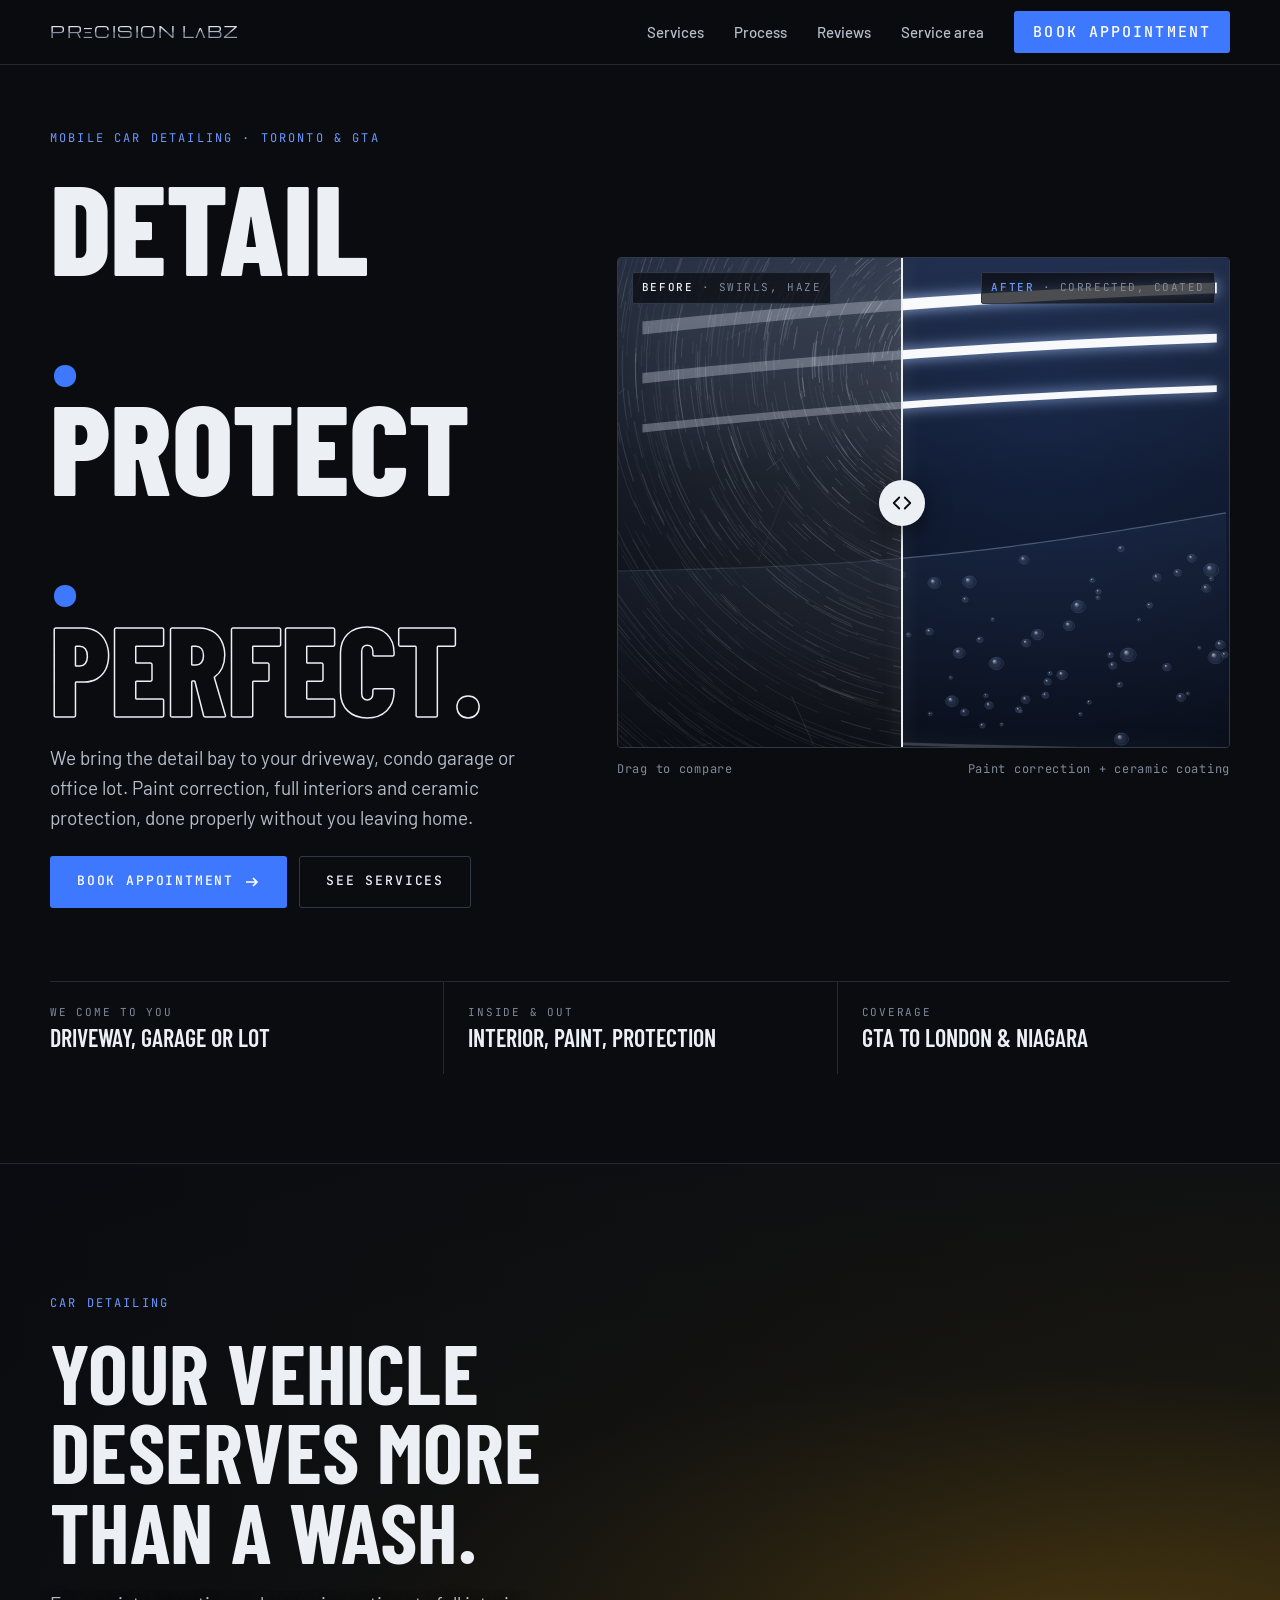
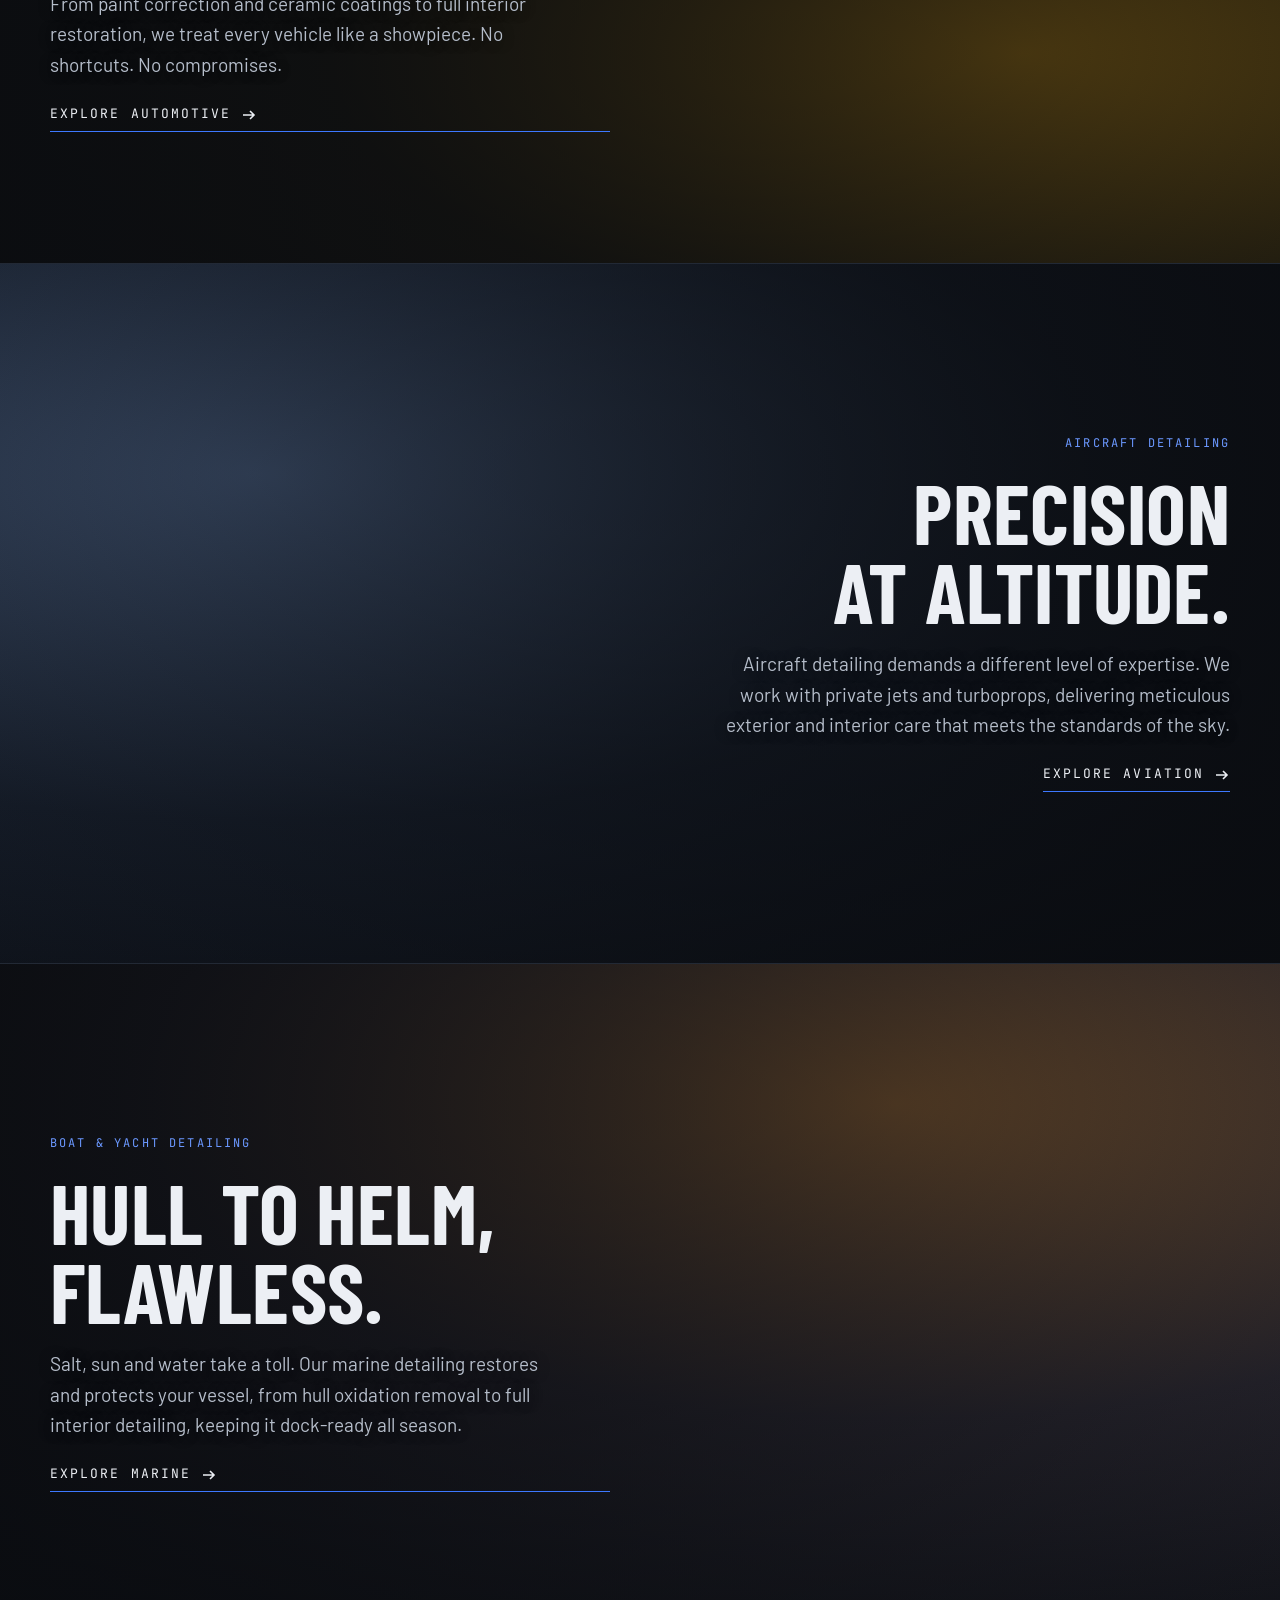
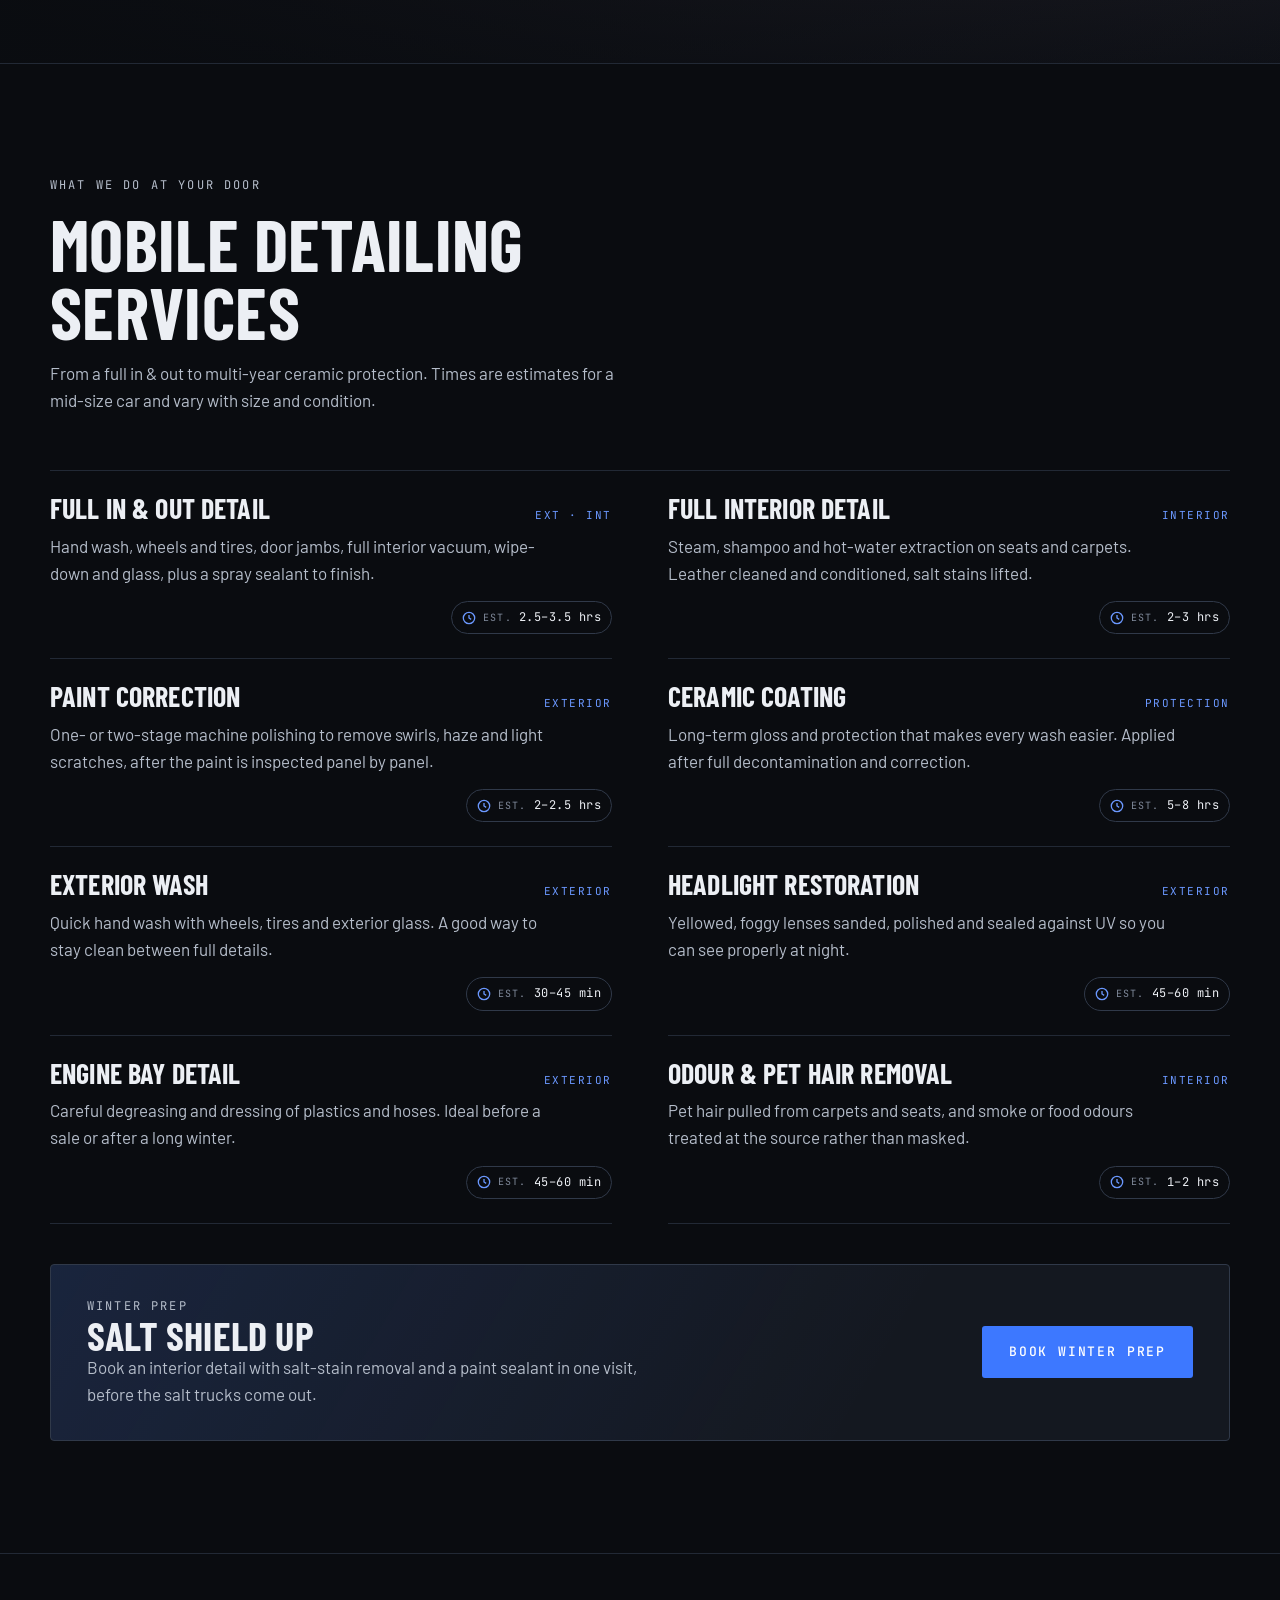
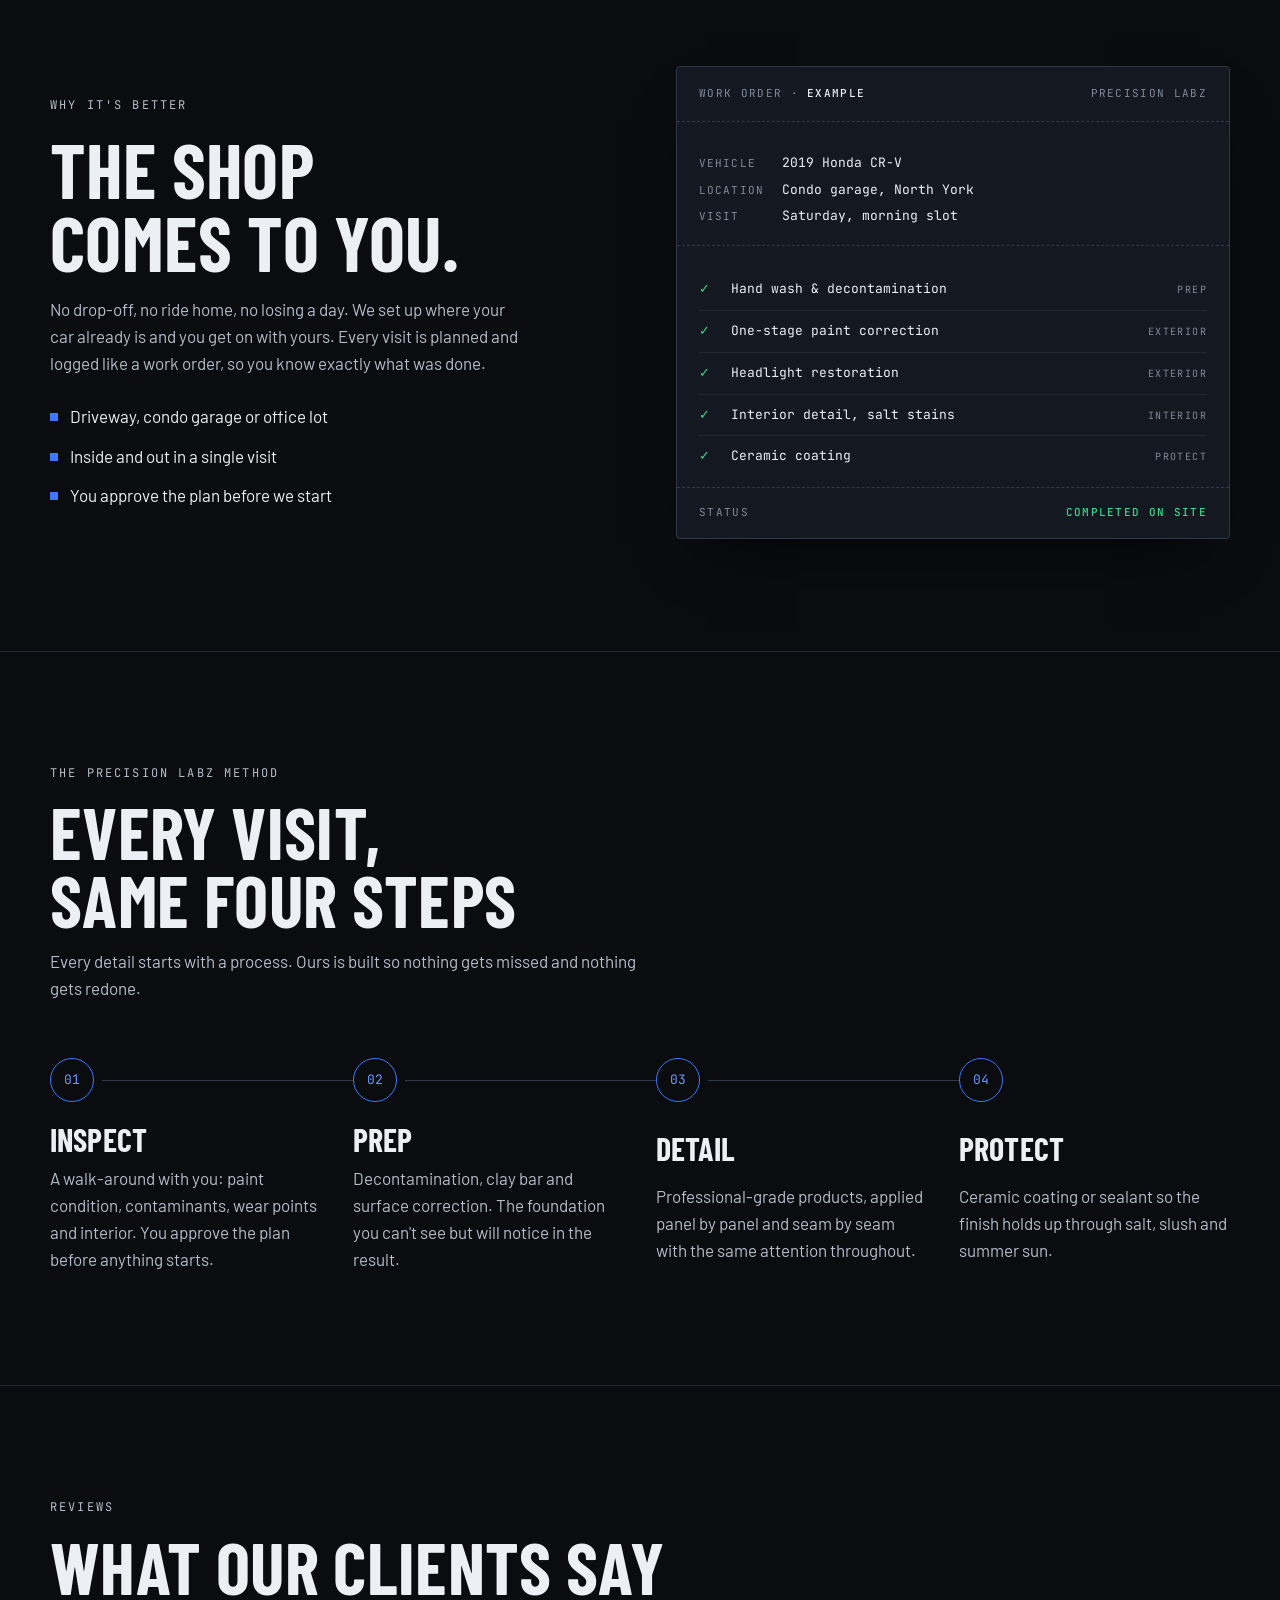
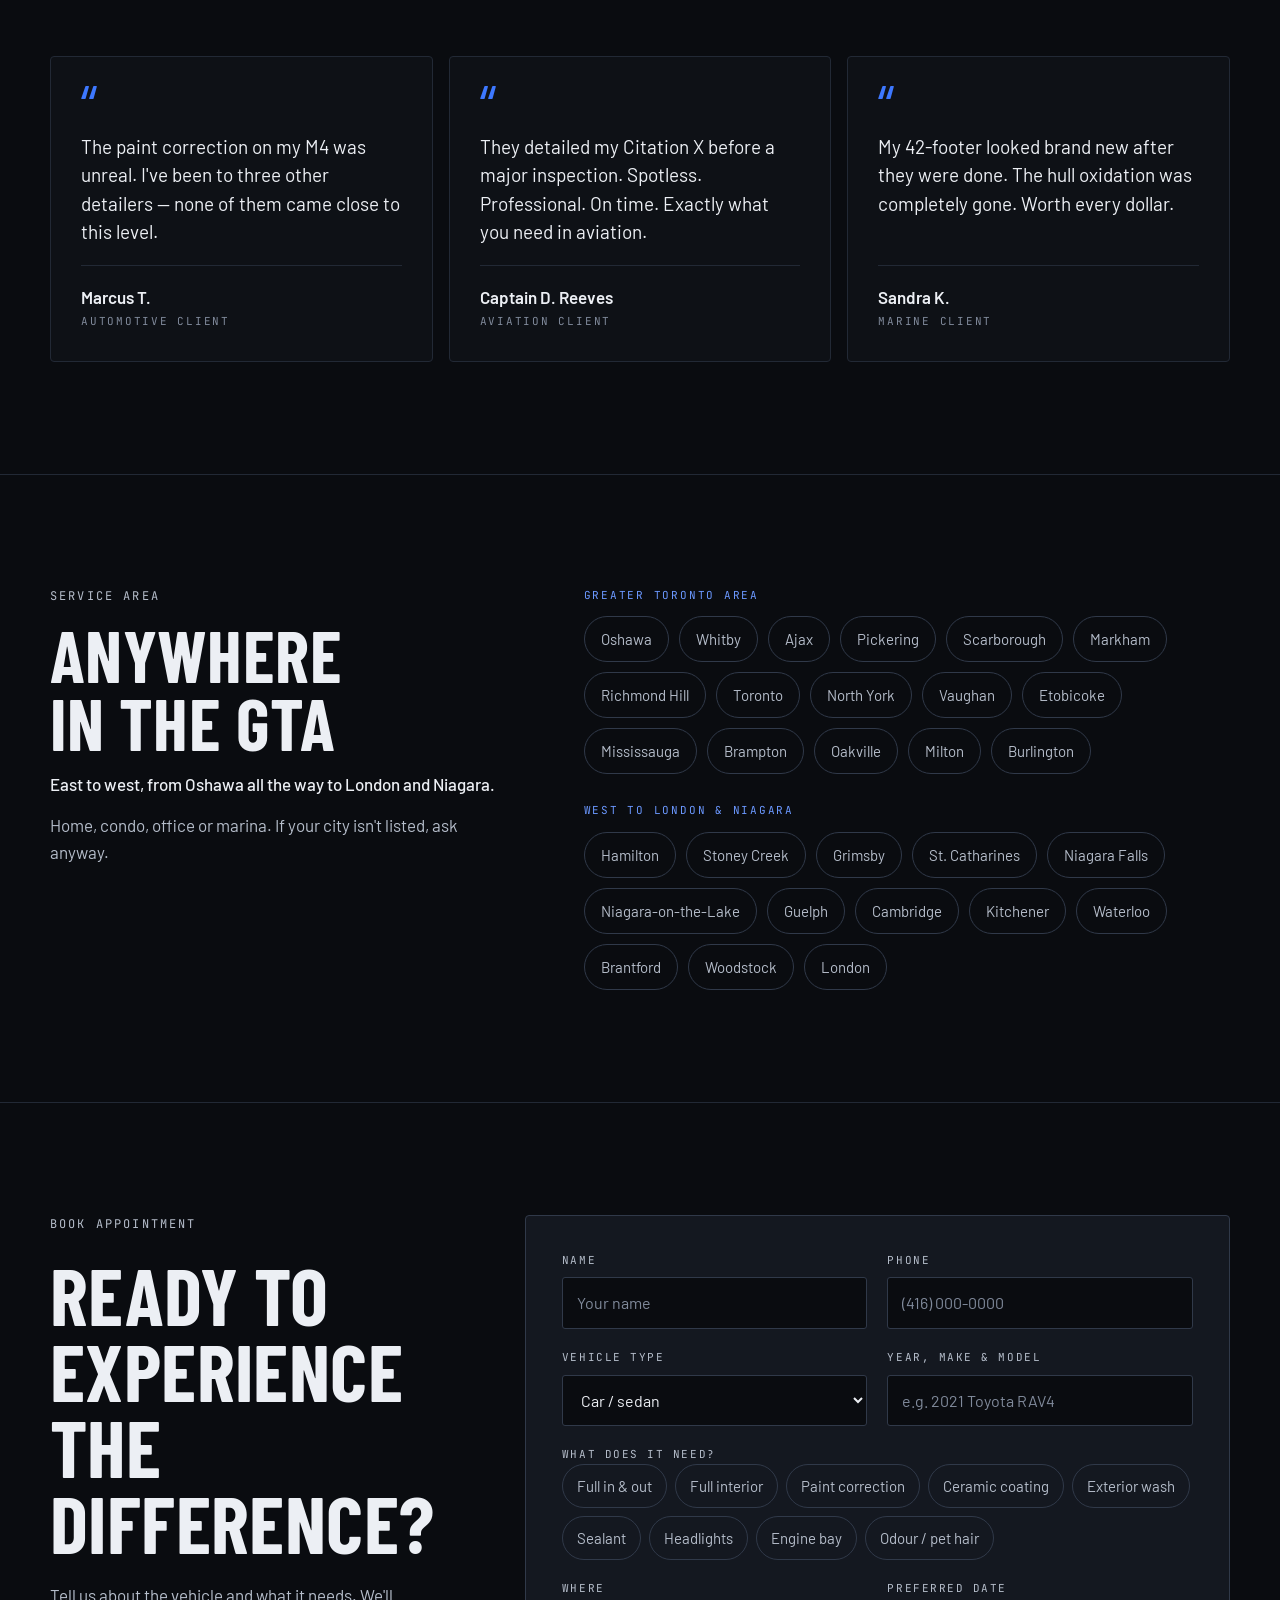
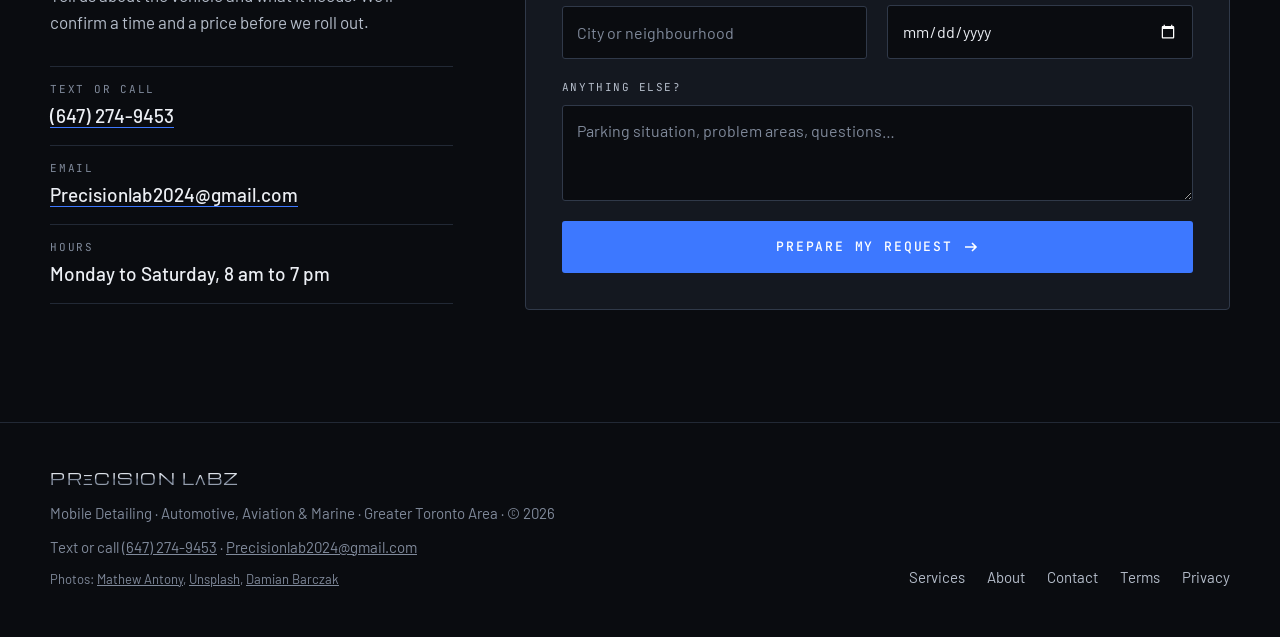
==== index.html @ 830a088e "Agent readiness: precisionlabz.ca canonical, schema graph, robots Content-Signal, llms.txt, Markdown" ====
<!doctype html>
<html lang="en-CA">
<head>
<meta charset="utf-8">
<meta name="viewport" content="width=device-width, initial-scale=1, viewport-fit=cover">
<style>html{padding-top:env(safe-area-inset-top,0px);padding-bottom:env(safe-area-inset-bottom,0px)}body{margin:0}[hidden]{display:none!important}</style>
<title>Mobile Car Detailing Toronto &amp; GTA | Precision Labz</title>
<meta name="claude:viewport-fit-sides" content="cover">
<meta name="description" content="Mobile car detailing in Toronto, the GTA, London and Niagara. Paint correction, ceramic coating and interior detailing at your door. Text (647) 274-9453.">
<link rel="canonical" href="https://precisionlabz.ca/">
<link rel="alternate" type="text/markdown" href="https://precisionlabz.ca/index.md" title="Markdown version">
<link rel="help" type="text/plain" href="https://precisionlabz.ca/llms.txt" title="llms.txt">
<link rel="sitemap" type="application/xml" href="https://precisionlabz.ca/sitemap.xml">
<meta name="robots" content="index, follow, max-image-preview:large">
<meta name="theme-color" content="#0A0C10">
<meta name="geo.region" content="CA-ON">
<link rel="icon" href="data:image/svg+xml,%3Csvg xmlns='http://www.w3.org/2000/svg' viewBox='0 0 64 64'%3E%3Crect width='64' height='64' rx='10' fill='%230A0C10'/%3E%3Ctext x='32' y='42' font-family='Arial,Helvetica,sans-serif' font-size='28' font-weight='700' text-anchor='middle' fill='%23ECEFF4'%3EPL%3C/text%3E%3Crect x='14' y='48' width='36' height='3' fill='%233D78FF'/%3E%3C/svg%3E">
<meta property="og:type" content="website">
<meta property="og:locale" content="en_CA">
<meta property="og:site_name" content="Precision Labz">
<meta property="og:title" content="Mobile Car Detailing in Toronto &amp; the GTA | Precision Labz">
<meta property="og:description" content="Paint correction, ceramic coating and interior detailing at your driveway, garage or lot. GTA to London and Niagara.">
<meta property="og:url" content="https://precisionlabz.ca/">
<meta property="og:image" content="https://images.unsplash.com/photo-1725199294836-d48bc3804281?auto=format&fit=crop&w=1200&h=630&q=70">
<meta property="og:image:width" content="1200">
<meta property="og:image:height" content="630">
<meta property="og:image:alt" content="Yellow sports car in a detailing garage">
<meta name="twitter:card" content="summary_large_image">
<meta name="twitter:title" content="Mobile Car Detailing in Toronto &amp; the GTA | Precision Labz">
<meta name="twitter:description" content="Paint correction, ceramic coating and interior detailing at your door. GTA to London and Niagara.">
<meta name="twitter:image" content="https://images.unsplash.com/photo-1725199294836-d48bc3804281?auto=format&fit=crop&w=1200&h=630&q=70">
<script type="application/ld+json">
{
 "@context": "https://schema.org",
 "@graph": [
  {
   "@type": [
    "LocalBusiness",
    "AutoWash"
   ],
   "@id": "https://precisionlabz.ca/#business",
   "name": "Precision Labz",
   "description": "Mobile car, aircraft and boat detailing that comes to you across the Greater Toronto Area, west to London and Niagara.",
   "url": "https://precisionlabz.ca/",
   "image": "https://images.unsplash.com/photo-1725199294836-d48bc3804281?auto=format&fit=crop&w=1200&h=630&q=70",
   "telephone": "+1-647-274-9453",
   "email": "Precisionlab2024@gmail.com",
   "address": {
    "@type": "PostalAddress",
    "addressRegion": "ON",
    "addressCountry": "CA"
   },
   "areaServed": [
    {
     "@type": "City",
     "name": "Toronto, ON"
    },
    {
     "@type": "City",
     "name": "North York, ON"
    },
    {
     "@type": "City",
     "name": "Scarborough, ON"
    },
    {
     "@type": "City",
     "name": "Etobicoke, ON"
    },
    {
     "@type": "City",
     "name": "Mississauga, ON"
    },
    {
     "@type": "City",
     "name": "Brampton, ON"
    },
    {
     "@type": "City",
     "name": "Oakville, ON"
    },
    {
     "@type": "City",
     "name": "Burlington, ON"
    },
    {
     "@type": "City",
     "name": "Milton, ON"
    },
    {
     "@type": "City",
     "name": "Vaughan, ON"
    },
    {
     "@type": "City",
     "name": "Richmond Hill, ON"
    },
    {
     "@type": "City",
     "name": "Markham, ON"
    },
    {
     "@type": "City",
     "name": "Pickering, ON"
    },
    {
     "@type": "City",
     "name": "Ajax, ON"
    },
    {
     "@type": "City",
     "name": "Whitby, ON"
    },
    {
     "@type": "City",
     "name": "Oshawa, ON"
    },
    {
     "@type": "City",
     "name": "Hamilton, ON"
    },
    {
     "@type": "City",
     "name": "Stoney Creek, ON"
    },
    {
     "@type": "City",
     "name": "Grimsby, ON"
    },
    {
     "@type": "City",
     "name": "St. Catharines, ON"
    },
    {
     "@type": "City",
     "name": "Niagara Falls, ON"
    },
    {
     "@type": "City",
     "name": "Niagara-on-the-Lake, ON"
    },
    {
     "@type": "City",
     "name": "Guelph, ON"
    },
    {
     "@type": "City",
     "name": "Cambridge, ON"
    },
    {
     "@type": "City",
     "name": "Kitchener, ON"
    },
    {
     "@type": "City",
     "name": "Waterloo, ON"
    },
    {
     "@type": "City",
     "name": "Brantford, ON"
    },
    {
     "@type": "City",
     "name": "Woodstock, ON"
    },
    {
     "@type": "City",
     "name": "London, ON"
    }
   ],
   "hasOfferCatalog": {
    "@type": "OfferCatalog",
    "name": "Mobile detailing services",
    "itemListElement": [
     {
      "@type": "Offer",
      "itemOffered": {
       "@id": "https://precisionlabz.ca/#service-1"
      }
     },
     {
      "@type": "Offer",
      "itemOffered": {
       "@id": "https://precisionlabz.ca/#service-2"
      }
     },
     {
      "@type": "Offer",
      "itemOffered": {
       "@id": "https://precisionlabz.ca/#service-3"
      }
     },
     {
      "@type": "Offer",
      "itemOffered": {
       "@id": "https://precisionlabz.ca/#service-4"
      }
     },
     {
      "@type": "Offer",
      "itemOffered": {
       "@id": "https://precisionlabz.ca/#service-5"
      }
     },
     {
      "@type": "Offer",
      "itemOffered": {
       "@id": "https://precisionlabz.ca/#service-6"
      }
     },
     {
      "@type": "Offer",
      "itemOffered": {
       "@id": "https://precisionlabz.ca/#service-7"
      }
     },
     {
      "@type": "Offer",
      "itemOffered": {
       "@id": "https://precisionlabz.ca/#service-8"
      }
     },
     {
      "@type": "Offer",
      "itemOffered": {
       "@id": "https://precisionlabz.ca/#service-9"
      }
     },
     {
      "@type": "Offer",
      "itemOffered": {
       "@id": "https://precisionlabz.ca/#service-10"
      }
     }
    ]
   },
   "logo": "https://precisionlabz.ca/logo.svg",
   "contactPoint": {
    "@type": "ContactPoint",
    "contactType": "customer service",
    "telephone": "+1-647-274-9453",
    "email": "Precisionlab2024@gmail.com",
    "areaServed": "CA-ON",
    "availableLanguage": "en"
   },
   "knowsAbout": [
    "Mobile car detailing",
    "Paint correction",
    "Ceramic coating",
    "Interior detailing",
    "Aircraft detailing",
    "Boat detailing"
   ]
  },
  {
   "@type": "WebSite",
   "@id": "https://precisionlabz.ca/#website",
   "url": "https://precisionlabz.ca/",
   "name": "Precision Labz",
   "inLanguage": "en-CA",
   "publisher": {
    "@id": "https://precisionlabz.ca/#business"
   }
  },
  {
   "@type": "WebPage",
   "@id": "https://precisionlabz.ca/#webpage",
   "url": "https://precisionlabz.ca/",
   "name": "Mobile Car Detailing Toronto & GTA | Precision Labz",
   "isPartOf": {
    "@id": "https://precisionlabz.ca/#website"
   },
   "about": {
    "@id": "https://precisionlabz.ca/#business"
   },
   "inLanguage": "en-CA",
   "primaryImageOfPage": {
    "@type": "ImageObject",
    "url": "https://images.unsplash.com/photo-1725199294836-d48bc3804281?auto=format&fit=crop&w=1200&h=630&q=70"
   },
   "significantLink": [
    "https://precisionlabz.ca/about.html",
    "https://precisionlabz.ca/contact.html",
    "https://precisionlabz.ca/terms.html",
    "https://precisionlabz.ca/privacy.html"
   ]
  },
  {
   "@type": "Service",
   "name": "Full in & out detail",
   "description": "Hand wash, wheels, door jambs, full interior vacuum, wipe-down, glass and spray sealant.",
   "serviceType": "Mobile detailing",
   "@id": "https://precisionlabz.ca/#service-1",
   "provider": {
    "@id": "https://precisionlabz.ca/#business"
   },
   "areaServed": {
    "@type": "AdministrativeArea",
    "name": "Ontario, Canada"
   }
  },
  {
   "@type": "Service",
   "name": "Exterior wash",
   "description": "Hand wash with wheels, tires and exterior glass.",
   "serviceType": "Mobile detailing",
   "@id": "https://precisionlabz.ca/#service-2",
   "provider": {
    "@id": "https://precisionlabz.ca/#business"
   },
   "areaServed": {
    "@type": "AdministrativeArea",
    "name": "Ontario, Canada"
   }
  },
  {
   "@type": "Service",
   "name": "Full interior detail",
   "description": "Steam, shampoo and hot-water extraction, leather cleaning and conditioning, salt stain removal.",
   "serviceType": "Mobile detailing",
   "@id": "https://precisionlabz.ca/#service-3",
   "provider": {
    "@id": "https://precisionlabz.ca/#business"
   },
   "areaServed": {
    "@type": "AdministrativeArea",
    "name": "Ontario, Canada"
   }
  },
  {
   "@type": "Service",
   "name": "Paint correction",
   "description": "One- or two-stage machine polishing to remove swirls, haze and light scratches.",
   "serviceType": "Mobile detailing",
   "@id": "https://precisionlabz.ca/#service-4",
   "provider": {
    "@id": "https://precisionlabz.ca/#business"
   },
   "areaServed": {
    "@type": "AdministrativeArea",
    "name": "Ontario, Canada"
   }
  },
  {
   "@type": "Service",
   "name": "Ceramic coating",
   "description": "Long-term gloss and paint protection applied after decontamination and correction.",
   "serviceType": "Mobile detailing",
   "@id": "https://precisionlabz.ca/#service-5",
   "provider": {
    "@id": "https://precisionlabz.ca/#business"
   },
   "areaServed": {
    "@type": "AdministrativeArea",
    "name": "Ontario, Canada"
   }
  },
  {
   "@type": "Service",
   "name": "Headlight restoration",
   "description": "Yellowed, foggy headlight lenses sanded, polished and UV sealed.",
   "serviceType": "Mobile detailing",
   "@id": "https://precisionlabz.ca/#service-6",
   "provider": {
    "@id": "https://precisionlabz.ca/#business"
   },
   "areaServed": {
    "@type": "AdministrativeArea",
    "name": "Ontario, Canada"
   }
  },
  {
   "@type": "Service",
   "name": "Engine bay detail",
   "description": "Degreasing and dressing of engine bay plastics and hoses.",
   "serviceType": "Mobile detailing",
   "@id": "https://precisionlabz.ca/#service-7",
   "provider": {
    "@id": "https://precisionlabz.ca/#business"
   },
   "areaServed": {
    "@type": "AdministrativeArea",
    "name": "Ontario, Canada"
   }
  },
  {
   "@type": "Service",
   "name": "Odour & pet hair removal",
   "description": "Pet hair removal and odour treatment at the source.",
   "serviceType": "Mobile detailing",
   "@id": "https://precisionlabz.ca/#service-8",
   "provider": {
    "@id": "https://precisionlabz.ca/#business"
   },
   "areaServed": {
    "@type": "AdministrativeArea",
    "name": "Ontario, Canada"
   }
  },
  {
   "@type": "Service",
   "name": "Aircraft detailing",
   "description": "Exterior and interior detailing for private jets and turboprops.",
   "serviceType": "Mobile detailing",
   "@id": "https://precisionlabz.ca/#service-9",
   "provider": {
    "@id": "https://precisionlabz.ca/#business"
   },
   "areaServed": {
    "@type": "AdministrativeArea",
    "name": "Ontario, Canada"
   }
  },
  {
   "@type": "Service",
   "name": "Boat detailing",
   "description": "Hull oxidation removal through full interior marine detailing.",
   "serviceType": "Mobile detailing",
   "@id": "https://precisionlabz.ca/#service-10",
   "provider": {
    "@id": "https://precisionlabz.ca/#business"
   },
   "areaServed": {
    "@type": "AdministrativeArea",
    "name": "Ontario, Canada"
   }
  }
 ]
}
</script>
<link rel="preconnect" href="https://fonts.googleapis.com">
<link rel="preconnect" href="https://fonts.gstatic.com" crossorigin>
<link rel="stylesheet" href="https://fonts.googleapis.com/css2?family=Barlow+Condensed:wght@600;700;800&family=Barlow:wght@400;500;600&family=JetBrains+Mono:wght@400;500&family=Michroma&display=swap">
<style>
/* Layout: work-order vernacular. Dark garage ground, one blue signal colour, condensed display type,
   mono spec labels; interactive paint-correction panel as the hero visual. Single dark theme by choice (brand). */
:root{
  --ink:#0A0C10;
  --ink-2:#0E1116;
  --panel:#141820;
  --line:#222935;
  --line-2:#303949;
  --fg:#ECEFF4;
  --fg-2:#B5BDCA;
  --muted:#808A9B;
  --accent:#3D78FF;
  --accent-hi:#6B98FF;
  --accent-soft:rgba(61,120,255,.13);
  --chrome-1:#FFFFFF;
  --chrome-2:#C7CEDA;
  --chrome-3:#717C8E;
  --ok:#3DD68C;

  --f-display:"Barlow Condensed","Arial Narrow","Helvetica Neue",sans-serif;
  --f-body:"Barlow",system-ui,-apple-system,"Segoe UI",sans-serif;
  --f-mono:"JetBrains Mono",ui-monospace,"SF Mono",Menlo,monospace;
  --f-mark:"Michroma","Barlow",sans-serif;

  --wrap:1180px;
  --gut-l:max(20px, env(safe-area-inset-left, 0px));
  --gut-r:max(20px, env(safe-area-inset-right, 0px));
  --header-h:64px;
  color-scheme:dark;
}
*{box-sizing:border-box}
html{scroll-behavior:smooth;scroll-padding-top:calc(var(--header-h) + env(safe-area-inset-top, 0px) + 8px);background:var(--ink)}
@media (prefers-reduced-motion:reduce){html{scroll-behavior:auto}}
body{background:var(--ink);color:var(--fg);font-family:var(--f-body);font-size:17px;line-height:1.6;-webkit-font-smoothing:antialiased}
body::before{content:"";position:fixed;inset:0 0 auto;height:env(safe-area-inset-top, 0px);z-index:60;background:var(--ink)}
a{color:inherit}
img{max-width:100%}
h1,h2,h3{font-family:var(--f-display);font-weight:700;text-transform:uppercase;line-height:.95;letter-spacing:.005em;margin:0;text-wrap:balance}
p{margin:0}
:focus-visible{outline:2px solid var(--accent-hi);outline-offset:3px;border-radius:2px}

.wrap{max-width:calc(var(--wrap) + 40px);margin:0 auto;padding-left:var(--gut-l);padding-right:var(--gut-r)}
.band{border-top:1px solid var(--line)}
.band > .wrap{padding-block:clamp(64px, 9vw, 112px)}
.eyebrow{font-family:var(--f-mono);font-size:12px;letter-spacing:.18em;text-transform:uppercase;color:var(--accent-hi)}
.sec-head{display:grid;gap:14px;max-width:720px;margin-bottom:clamp(36px,5vw,56px)}
.sec-head h2{font-size:clamp(40px, 6.4vw, 72px)}
.sec-head p{color:var(--fg-2);max-width:60ch}

/* Buttons */
.btn{display:inline-flex;align-items:center;justify-content:center;gap:10px;min-height:52px;padding:0 26px;border-radius:3px;font-family:var(--f-mono);font-size:13px;font-weight:500;letter-spacing:.14em;text-transform:uppercase;text-decoration:none;border:1px solid transparent;cursor:pointer;transition:background .2s,border-color .2s,transform .2s}
.btn svg{width:16px;height:16px;transition:transform .2s}
.btn:hover svg{transform:translateX(3px)}
.btn-primary{background:var(--accent);color:#fff}
.btn-primary:hover{background:var(--accent-hi)}
.btn-ghost{background:transparent;color:var(--fg);border-color:var(--line-2)}
.btn-ghost:hover{border-color:var(--fg-2)}

/* Header */
.site-header{position:sticky;top:env(safe-area-inset-top, 0px);z-index:50;background:rgba(10,12,16,.86);backdrop-filter:saturate(140%) blur(14px);-webkit-backdrop-filter:saturate(140%) blur(14px);border-bottom:1px solid var(--line)}
.site-header .wrap{display:flex;align-items:center;justify-content:space-between;gap:20px;height:var(--header-h)}
.mark{font-family:var(--f-mark);font-size:15px;letter-spacing:.1em;text-decoration:none;white-space:nowrap;background:linear-gradient(180deg,var(--chrome-1) 0%,var(--chrome-2) 46%,var(--chrome-3) 54%,var(--chrome-2) 100%);-webkit-background-clip:text;background-clip:text;color:transparent}
.nav{display:none;gap:30px;align-items:center}
.nav a{font-size:15px;font-weight:500;color:var(--fg-2);text-decoration:none}
.nav a:hover{color:var(--fg)}
.nav .btn{min-height:42px;padding:0 18px;color:#fff}
.menu-btn{display:inline-grid;place-items:center;width:44px;height:44px;border:1px solid var(--line-2);border-radius:3px;background:transparent;color:var(--fg);cursor:pointer}
.menu-btn span{display:block;width:18px;height:2px;background:currentColor;box-shadow:0 -6px 0 currentColor,0 6px 0 currentColor;transition:.2s}
.menu-btn[aria-expanded="true"] span{box-shadow:none;transform:rotate(45deg)}
.menu-btn[aria-expanded="true"] span::after{content:"";display:block;width:18px;height:2px;background:currentColor;transform:rotate(-90deg)}
.mobile-nav{position:absolute;left:0;right:0;top:100%;background:var(--ink);border-top:1px solid var(--line);border-bottom:1px solid var(--line-2);box-shadow:0 24px 48px rgba(0,0,0,.6);max-height:calc(100vh - var(--header-h) - env(safe-area-inset-top, 0px));max-height:calc(100dvh - var(--header-h) - env(safe-area-inset-top, 0px));overflow-y:auto;overscroll-behavior:contain}
.site-header .mobile-nav .wrap{display:grid;grid-template-columns:minmax(0,1fr);justify-content:stretch;height:auto;align-items:stretch;gap:0;padding-block:8px 24px}
.mobile-nav a{display:block;padding:16px 0;border-bottom:1px solid var(--line);font-family:var(--f-display);font-size:28px;font-weight:700;line-height:1.1;text-transform:uppercase;text-decoration:none;color:var(--fg)}
.mobile-nav a:hover,.mobile-nav a:active{color:var(--accent-hi)}
.mobile-nav a.nav-cta{margin-top:16px;padding:16px 20px;border:0;border-radius:3px;background:var(--accent);color:#fff;font-family:var(--f-mono);font-size:14px;font-weight:500;letter-spacing:.14em;text-align:center}
.menu-scrim{position:fixed;inset:0;z-index:45;background:rgba(5,6,9,.6)}
body.menu-open{overflow:hidden}
body.menu-open .action-bar{transform:translateY(110%)}
.mobile-nav a:last-child{border-bottom:0}
@media (min-width:900px){.nav{display:flex}.menu-btn,.mobile-nav{display:none!important}}

/* Hero */
.hero .wrap{display:grid;gap:40px;padding-block:44px 56px}
.hero-copy{display:grid;gap:22px;align-content:start}
.hero h1{font-size:clamp(64px, 15vw, 128px);font-weight:800;line-height:.86;letter-spacing:-.005em}
.hero h1 span{display:block}
.hero h1 .stroke{color:transparent;-webkit-text-stroke:1.5px var(--fg)}
.hero h1 .dot{color:var(--accent)}
.hero .lede{font-size:clamp(17px,2vw,19px);color:var(--fg-2);max-width:46ch}
.cta-row{display:flex;flex-wrap:wrap;gap:12px}
@media (max-width:480px){.cta-row .btn{flex:1 1 100%}}

.panel-demo{position:relative;border:1px solid var(--line-2);border-radius:4px;overflow:hidden;background:var(--ink-2);touch-action:pan-y;user-select:none;-webkit-user-select:none;cursor:ew-resize;max-width:100%}
.panel-demo canvas{display:block;width:100%;aspect-ratio:4/3}
@media (min-width:900px){.panel-demo canvas{aspect-ratio:5/4}}
.panel-tag{position:absolute;top:14px;font-family:var(--f-mono);font-size:11px;letter-spacing:.14em;text-transform:uppercase;padding:6px 9px;border-radius:2px;background:rgba(10,12,16,.72);border:1px solid var(--line-2);pointer-events:none}
.panel-tag b{font-weight:500;color:var(--fg)}
.panel-tag i{font-style:normal;color:var(--muted)}
.panel-tag.l{left:14px}
.panel-tag.r{right:14px}
.panel-tag.r b{color:var(--accent-hi)}
.split-line{position:absolute;top:0;bottom:0;width:2px;margin-left:-1px;background:var(--fg);box-shadow:0 0 18px rgba(255,255,255,.35);pointer-events:none}
.split-knob{position:absolute;top:50%;left:50%;width:46px;height:46px;transform:translate(-50%,-50%);border-radius:50%;background:var(--fg);color:var(--ink);display:grid;place-items:center;box-shadow:0 6px 24px rgba(0,0,0,.5)}
.split-knob svg{width:22px;height:22px}
.panel-caption{display:flex;justify-content:space-between;gap:12px;flex-wrap:wrap;margin-top:12px;font-family:var(--f-mono);font-size:12px;letter-spacing:.06em;color:var(--muted)}
.sr-only{position:absolute;width:1px;height:1px;overflow:hidden;clip:rect(0 0 0 0);white-space:nowrap}
.panel-range:focus-visible + .panel-demo{outline:2px solid var(--accent-hi);outline-offset:3px}

.proof{display:grid;gap:0;border-top:1px solid var(--line)}
.proof > div{display:grid;gap:4px;padding:18px 0;border-bottom:1px solid var(--line)}
.proof dt{font-family:var(--f-mono);font-size:11px;letter-spacing:.16em;text-transform:uppercase;color:var(--muted)}
.proof dd{margin:0;font-family:var(--f-display);font-size:24px;font-weight:600;text-transform:uppercase;line-height:1.1}
@media (min-width:720px){.proof{grid-template-columns:repeat(3,1fr)}.proof > div{padding:22px 24px 22px 0;border-bottom:0}.proof > div + div{padding-left:24px;border-left:1px solid var(--line)}}
@media (min-width:900px){
  .hero .wrap{grid-template-columns:minmax(0,5fr) minmax(0,6fr);align-items:center;gap:56px;padding-block:64px 72px}
  .hero .proof{grid-column:1 / -1}
}

/* Services */
.tabs{display:inline-flex;gap:4px;padding:4px;border:1px solid var(--line-2);border-radius:4px;margin-bottom:28px;max-width:100%;overflow-x:auto}
.tab{appearance:none;border:0;background:transparent;color:var(--fg-2);font-family:var(--f-mono);font-size:12px;letter-spacing:.14em;text-transform:uppercase;padding:12px 16px;border-radius:2px;cursor:pointer;white-space:nowrap}
.tab[aria-selected="true"]{background:var(--fg);color:var(--ink)}
.svc-list{list-style:none;margin:0;padding:0;display:grid;border-top:1px solid var(--line)}
.svc{display:grid;gap:8px;padding:24px 0;border-bottom:1px solid var(--line);min-width:0}
.svc-top{display:flex;justify-content:space-between;align-items:baseline;gap:16px}
.svc h3{font-size:28px;font-weight:700}
.svc .tag{font-family:var(--f-mono);font-size:11px;letter-spacing:.14em;text-transform:uppercase;color:var(--accent-hi);white-space:nowrap}
.svc p{color:var(--fg-2);max-width:52ch}
@media (min-width:820px){.svc-list{grid-template-columns:1fr 1fr;column-gap:56px}}
.svc-note{margin-top:24px;font-size:15px;color:var(--muted)}
.season{margin-top:40px;display:grid;gap:18px;padding:26px;border-radius:4px;background:linear-gradient(120deg,var(--accent-soft),transparent 70%),var(--panel);border:1px solid var(--line-2)}
.season h3{font-size:clamp(30px,4vw,40px)}
.season p{color:var(--fg-2);max-width:56ch}
@media (min-width:820px){.season{grid-template-columns:1fr auto;align-items:center;padding:32px 36px}}

/* Combo / work order */
.combo .wrap{display:grid;gap:44px}
@media (min-width:900px){.combo .wrap{grid-template-columns:minmax(0,1fr) minmax(0,1fr);align-items:center;gap:72px}}
.combo-copy{display:grid;gap:18px}
.combo-copy h2{font-size:clamp(44px,6.4vw,76px)}
.combo-copy p{color:var(--fg-2);max-width:48ch}
.combo-points{list-style:none;padding:0;margin:8px 0 0;display:grid;gap:12px}
.combo-points li{display:flex;gap:12px;align-items:baseline;color:var(--fg)}
.combo-points li::before{content:"";flex:none;width:8px;height:8px;background:var(--accent);transform:translateY(-2px)}

.ticket{background:var(--panel);border:1px solid var(--line-2);border-radius:4px;font-family:var(--f-mono);font-size:13px;box-shadow:0 30px 60px -30px rgba(0,0,0,.8);min-width:0}
.ticket-head{display:flex;justify-content:space-between;gap:12px;flex-wrap:wrap;padding:18px 22px;border-bottom:1px dashed var(--line-2);letter-spacing:.12em;text-transform:uppercase;font-size:11px;color:var(--muted)}
.ticket-head b{color:var(--fg);font-weight:500}
.ticket-meta{display:grid;grid-template-columns:auto 1fr;gap:6px 18px;padding:18px 22px;border-bottom:1px dashed var(--line-2)}
.ticket-meta dt{color:var(--muted);text-transform:uppercase;letter-spacing:.1em;font-size:11px;padding-top:2px}
.ticket-meta dd{margin:0;color:var(--fg)}
.ticket ol{list-style:none;margin:0;padding:10px 22px}
.ticket li{display:grid;grid-template-columns:22px 1fr auto;gap:10px;align-items:baseline;padding:10px 0;border-bottom:1px solid var(--line)}
.ticket li:last-child{border-bottom:0}
.ticket li .ck{color:var(--ok)}
.ticket li .k{font-size:10px;letter-spacing:.14em;text-transform:uppercase;color:var(--muted)}
.ticket-foot{display:flex;justify-content:space-between;gap:12px;padding:16px 22px;border-top:1px dashed var(--line-2);font-size:11px;letter-spacing:.12em;text-transform:uppercase;color:var(--muted)}
.ticket-foot b{color:var(--ok);font-weight:500}

/* Process */
.steps{list-style:none;margin:0;padding:0;display:grid;gap:0;counter-reset:s}
.step{position:relative;display:grid;grid-template-columns:56px 1fr;gap:4px 18px;padding:0 0 36px}
.step::before{content:"";position:absolute;left:21px;top:46px;bottom:6px;width:1px;background:var(--line-2)}
.step:last-child::before{display:none}
.step-n{grid-row:span 2;width:44px;height:44px;border:1px solid var(--accent);border-radius:50%;display:grid;place-items:center;font-family:var(--f-mono);font-size:13px;color:var(--accent-hi);background:var(--ink)}
.step h3{font-size:32px;padding-top:6px}
.step p{color:var(--fg-2);max-width:42ch}
@media (min-width:900px){
  .steps{grid-template-columns:repeat(4,1fr);gap:32px}
  .step{grid-template-columns:1fr;padding:0}
  .step::before{left:52px;right:-32px;top:22px;bottom:auto;width:auto;height:1px}
  .step-n{grid-row:auto;margin-bottom:18px}
  .step h3{padding-top:0;margin-bottom:6px}
}

/* Beyond cars */
.beyond-grid{display:grid;gap:16px}
@media (min-width:760px){.beyond-grid{grid-template-columns:1fr 1fr}}
.beyond-card{position:relative;display:grid;align-content:end;gap:10px;min-height:300px;padding:28px;border-radius:4px;border:1px solid var(--line-2);overflow:hidden;text-decoration:none;isolation:isolate}
.beyond-card::before{content:"";position:absolute;inset:0;z-index:-1;transition:transform .6s ease}
.beyond-card:hover::before{transform:scale(1.04)}
/* Drop real photos into a photos/ folder beside this file and they show up here automatically. */
.beyond-card.air::before{background:linear-gradient(180deg,rgba(10,12,16,.1) 20%,rgba(10,12,16,.92) 100%),url("photos/aviation.jpg") center/cover,radial-gradient(120% 90% at 80% 10%,#3a4b66 0%,#151c28 55%,#0b0e14 100%)}
.beyond-card.sea::before{background:linear-gradient(180deg,rgba(10,12,16,.1) 20%,rgba(10,12,16,.92) 100%),url("photos/marine.jpg") center/cover,radial-gradient(120% 90% at 20% 0%,#6a4a2a 0%,#24222a 50%,#0b0e14 100%)}
.beyond-card .eyebrow{color:var(--fg-2)}
.beyond-card h3{font-size:clamp(36px,4.6vw,52px)}
.beyond-card p{color:var(--fg-2);max-width:40ch}
.beyond-card .more{font-family:var(--f-mono);font-size:12px;letter-spacing:.14em;text-transform:uppercase;color:var(--fg);display:inline-flex;gap:8px;align-items:center;margin-top:6px}

/* Reviews */
.reviews{display:grid;gap:16px}
@media (min-width:900px){.reviews{grid-template-columns:repeat(3,1fr)}}
.review{display:grid;grid-template-rows:auto 1fr auto;gap:18px;padding:30px;border:1px solid var(--line);border-radius:4px;background:var(--ink-2);margin:0}
.review .q{font-family:var(--f-display);font-size:64px;line-height:.6;color:var(--accent);height:28px}
.review blockquote{margin:0;font-size:19px;line-height:1.5;color:var(--fg)}
.review figcaption{display:grid;gap:2px;padding-top:18px;border-top:1px solid var(--line)}
.review figcaption b{font-weight:600}
.review figcaption span{font-family:var(--f-mono);font-size:11px;letter-spacing:.16em;text-transform:uppercase;color:var(--muted)}

/* Area */
.area .wrap{display:grid;gap:32px}
@media (min-width:900px){.area .wrap{grid-template-columns:minmax(0,5fr) minmax(0,7fr);align-items:start;gap:72px}}
.area .sec-head{margin-bottom:0}
.area-span{color:var(--fg)!important;font-weight:500}
.area-groups{display:grid;gap:28px;min-width:0}
.area-group{display:grid;gap:12px}
.area-label{font-family:var(--f-mono);font-size:11px;letter-spacing:.16em;text-transform:uppercase;color:var(--accent-hi)}
.chips{display:flex;flex-wrap:wrap;gap:10px;list-style:none;margin:0;padding:0}
.chips li{padding:10px 16px;border:1px solid var(--line-2);border-radius:999px;font-size:15px;color:var(--fg-2)}

/* Booking */
.book .wrap{display:grid;gap:40px}
@media (min-width:960px){.book .wrap{grid-template-columns:minmax(0,4fr) minmax(0,7fr);gap:72px;align-items:start}}
.book-info{display:grid;gap:22px}
.book-info h2{font-size:clamp(46px,6.6vw,80px)}
.book-info p{color:var(--fg-2);max-width:42ch}
.contact-list{display:grid;gap:0;margin:8px 0 0;border-top:1px solid var(--line)}
.contact-list > div{display:grid;gap:2px;padding:14px 0;border-bottom:1px solid var(--line)}
.contact-list dt{font-family:var(--f-mono);font-size:11px;letter-spacing:.16em;text-transform:uppercase;color:var(--muted)}
.contact-list dd{margin:0;font-size:19px;font-weight:500;overflow-wrap:anywhere}
.contact-list dd a{text-decoration:none;border-bottom:1px solid var(--accent)}

form.quote{display:grid;gap:20px;padding:clamp(22px,4vw,36px);background:var(--panel);border:1px solid var(--line-2);border-radius:4px;min-width:0}
.row{display:grid;gap:20px}
@media (min-width:640px){.row{grid-template-columns:1fr 1fr}}
.field{display:grid;gap:8px;min-width:0}
.field > label,.field > legend{font-family:var(--f-mono);font-size:11px;letter-spacing:.14em;text-transform:uppercase;color:var(--fg-2);padding:0}
fieldset.field{border:0;margin:0;padding:0}
input,select,textarea{width:100%;min-height:50px;padding:12px 14px;border-radius:3px;border:1px solid var(--line-2);background:var(--ink);color:var(--fg);font:inherit;font-size:16px}
textarea{min-height:96px;resize:vertical}
input:focus,select:focus,textarea:focus{outline:none;border-color:var(--accent);box-shadow:0 0 0 3px var(--accent-soft)}
input::placeholder,textarea::placeholder{color:var(--muted)}
.pick{display:flex;flex-wrap:wrap;gap:8px}
.pick label{position:relative;cursor:pointer}
.pick input{position:absolute;opacity:0;width:1px;height:1px;min-height:0}
.pick span{display:inline-block;padding:9px 14px;border:1px solid var(--line-2);border-radius:999px;font-size:15px;color:var(--fg-2);transition:.15s}
.pick input:checked + span{background:var(--accent);border-color:var(--accent);color:#fff}
.pick input:focus-visible + span{outline:2px solid var(--accent-hi);outline-offset:2px}
.pick-group{display:grid;gap:8px}
.pick-group small{font-family:var(--f-mono);font-size:10px;letter-spacing:.16em;text-transform:uppercase;color:var(--muted)}
.form-err{color:#FF8A8A;font-size:15px}
.result{display:grid;gap:14px;padding:22px;border:1px solid var(--accent);border-radius:4px;background:var(--accent-soft)}
.result h3{font-size:30px}
.result pre{margin:0;padding:16px;background:var(--ink);border:1px solid var(--line-2);border-radius:3px;font-family:var(--f-mono);font-size:13px;line-height:1.6;white-space:pre-wrap;word-break:break-word;color:var(--fg)}
.result .actions{display:flex;gap:10px;flex-wrap:wrap}

/* Footer */
.site-footer{border-top:1px solid var(--line)}
.site-footer .wrap{display:grid;gap:20px;padding-block:44px 48px}
@media (min-width:760px){.site-footer .wrap{grid-template-columns:1fr auto;align-items:end}}
.site-footer p{color:var(--muted);font-size:15px}
.foot-links{display:flex;flex-wrap:wrap;gap:22px}
.foot-links a{color:var(--fg-2);text-decoration:none;font-size:15px}

/* Mobile action bar */
.action-bar{position:fixed;left:0;right:0;bottom:0;z-index:40;display:flex;gap:10px;padding:10px var(--gut-r) calc(10px + env(safe-area-inset-bottom, 0px)) var(--gut-l);background:rgba(10,12,16,.92);backdrop-filter:blur(14px);-webkit-backdrop-filter:blur(14px);border-top:1px solid var(--line);transform:translateY(110%);transition:transform .3s ease}
.action-bar.show{transform:none}
.action-bar .btn{flex:1;min-height:48px;padding:0 10px;white-space:nowrap;letter-spacing:.08em;font-size:12px;gap:8px}
@media (min-width:900px){.action-bar{display:none}}
@media (max-width:899px){body{padding-bottom:calc(76px + env(safe-area-inset-bottom, 0px))}}
@media (prefers-reduced-motion:reduce){*{transition:none!important}}
/* Full-bleed vertical sections (automotive / aviation / marine) */
.feature{position:relative;isolation:isolate;overflow:hidden;border-top:1px solid var(--line);display:flex;align-items:center;min-height:clamp(500px,78vh,700px)}
.feature-bg{position:absolute;inset:0;z-index:-2;background-size:cover;background-position:center}
.feature::after{content:"";position:absolute;inset:0;z-index:-1;background:linear-gradient(180deg,rgba(10,12,16,.55) 0%,rgba(10,12,16,.35) 40%,rgba(10,12,16,.9) 100%)}
@media (min-width:900px){
  .feature::after{background:linear-gradient(90deg,rgba(10,12,16,.88) 0%,rgba(10,12,16,.55) 45%,rgba(10,12,16,.1) 100%)}
  .feature.right::after{background:linear-gradient(270deg,rgba(10,12,16,.88) 0%,rgba(10,12,16,.55) 45%,rgba(10,12,16,.1) 100%)}
}
.feature .wrap{width:100%;padding-block:72px}
.feature-copy{display:grid;gap:18px;max-width:560px}
.feature.right .feature-copy{margin-left:auto;text-align:right;justify-items:end}
.feature h2{font-size:clamp(46px,7.4vw,84px)}
.feature-copy > p:not(.eyebrow){color:var(--fg-2);font-size:clamp(17px,2vw,19px);max-width:46ch;text-shadow:0 1px 12px rgba(0,0,0,.5)}
.feature-link{display:inline-flex;align-items:center;gap:10px;margin-top:6px;font-family:var(--f-mono);font-size:13px;letter-spacing:.16em;text-transform:uppercase;text-decoration:none;color:var(--fg);padding-bottom:6px;border-bottom:1px solid var(--accent)}
.feature-link svg{width:16px;height:16px;transition:transform .2s}
.feature-link:hover svg{transform:translateX(3px)}
.feature.auto .feature-bg{background-image:url("https://images.unsplash.com/photo-1725199294836-d48bc3804281?auto=format&fit=crop&w=1800&q=70"),radial-gradient(120% 90% at 80% 70%,#5a4310 0%,#1a1810 45%,#0b0e14 100%);background-position:70% center}
.feature.air .feature-bg{background-image:url("https://images.unsplash.com/photo-1474302770737-173ee21bab63?auto=format&fit=crop&w=1800&q=70"),radial-gradient(120% 90% at 20% 30%,#3a4b66 0%,#151c28 55%,#0b0e14 100%);background-position:35% center}
.feature.sea .feature-bg{background-image:url("https://images.unsplash.com/photo-1622219969983-45589eae5637?auto=format&fit=crop&w=1800&q=70"),radial-gradient(120% 90% at 70% 20%,#6a4a2a 0%,#24222a 50%,#0b0e14 100%);background-position:60% center}

/* Service duration */
.svc{grid-template-rows:auto 1fr auto}
.svc-time{justify-self:end;display:inline-flex;align-items:center;gap:7px;margin-top:6px;padding:6px 10px;border:1px solid var(--line-2);border-radius:999px;font-family:var(--f-mono);font-size:12px;letter-spacing:.04em;color:var(--fg);font-variant-numeric:tabular-nums;white-space:nowrap}
.svc-time svg{width:14px;height:14px;color:var(--accent-hi)}
.svc-time span{color:var(--muted);text-transform:uppercase;letter-spacing:.12em;font-size:10px}
.photo-credit{font-size:13px!important}
.photo-credit a{color:var(--muted)}
</style>

</head>
<body>
<header class="site-header">
  <div class="wrap">
    <a class="mark" href="#top" aria-label="Precision Labz home">PRΞCISION LΛBZ</a>
    <nav class="nav" aria-label="Main">
      <a href="#services">Services</a>
      <a href="#process">Process</a>
      <a href="#reviews">Reviews</a>
      <a href="#area">Service area</a>
      <a class="btn btn-primary" href="#book">Book appointment</a>
    </nav>
    <button class="menu-btn" id="menuBtn" aria-expanded="false" aria-controls="mobileNav" aria-label="Open menu"><span></span></button>
  </div>
  <div class="mobile-nav" id="mobileNav" hidden>
    <div class="wrap">
      <a href="#services">Services</a>
      <a href="#process">Process</a>
      <a href="#reviews">Reviews</a>
      <a href="#area">Service area</a>
      <a class="nav-cta" href="#book">Book appointment</a>
    </div>
  </div>
</header>
<div class="menu-scrim" id="menuScrim" hidden></div>

<main id="top">
  <!-- HERO -->
  <section class="hero">
    <div class="wrap">
      <div class="hero-copy">
        <p class="eyebrow">Mobile car detailing · Toronto &amp; GTA</p>
        <h1>
          <span>Detail<span class="dot">.</span></span>
          <span>Protect<span class="dot">.</span></span>
          <span class="stroke">Perfect.</span>
        </h1>
        <p class="lede">We bring the detail bay to your driveway, condo garage or office lot. Paint correction, full interiors and ceramic protection, done properly without you leaving home.</p>
        <div class="cta-row">
          <a class="btn btn-primary" href="#book">Book appointment
            <svg viewBox="0 0 16 16" fill="none" stroke="currentColor" stroke-width="1.6" aria-hidden="true"><path d="M2 8h11M9 4l4 4-4 4"/></svg></a>
          <a class="btn btn-ghost" href="#services">See services</a>
        </div>
      </div>

      <div>
        <label class="sr-only" for="splitRange">Compare paint before and after correction</label>
        <input class="sr-only panel-range" type="range" id="splitRange" min="0" max="100" value="50">
        <div class="panel-demo" id="panelDemo" aria-hidden="true">
          <canvas id="paintCanvas"></canvas>
          <div class="panel-tag l"><b>Before</b> <i>· swirls, haze</i></div>
          <div class="panel-tag r"><b>After</b> <i>· corrected, coated</i></div>
          <div class="split-line" id="splitLine" style="left:50%">
            <div class="split-knob"><svg viewBox="0 0 24 24" fill="none" stroke="currentColor" stroke-width="2" stroke-linecap="round" stroke-linejoin="round"><path d="M9 6l-6 6 6 6M15 6l6 6-6 6"/></svg></div>
          </div>
        </div>
        <div class="panel-caption"><span>Drag to compare</span><span>Paint correction + ceramic coating</span></div>
      </div>

      <dl class="proof">
        <div><dt>We come to you</dt><dd>Driveway, garage or lot</dd></div>
        <div><dt>Inside &amp; out</dt><dd>Interior, paint, protection</dd></div>
        <div><dt>Coverage</dt><dd>GTA to London &amp; Niagara</dd></div>
      </dl>
    </div>
  </section>

  <!-- AUTOMOTIVE / AVIATION / MARINE -->
  <section class="feature auto" id="automotive">
    <div class="feature-bg" role="img" aria-label="Yellow sports car in a garage"></div>
    <div class="wrap"><div class="feature-copy">
      <p class="eyebrow">Car detailing</p>
      <h2>Your vehicle deserves more than a wash.</h2>
      <p>From paint correction and ceramic coatings to full interior restoration, we treat every vehicle like a showpiece. No shortcuts. No compromises.</p>
      <a class="feature-link" href="#services">Explore automotive <svg viewBox="0 0 16 16" fill="none" stroke="currentColor" stroke-width="1.6" aria-hidden="true"><path d="M2 8h11M9 4l4 4-4 4"/></svg></a>
    </div></div>
  </section>

  <section class="feature air right" id="aviation">
    <div class="feature-bg" role="img" aria-label="White private jet on the tarmac at golden hour"></div>
    <div class="wrap"><div class="feature-copy">
      <p class="eyebrow">Aircraft detailing</p>
      <h2>Precision at altitude.</h2>
      <p>Aircraft detailing demands a different level of expertise. We work with private jets and turboprops, delivering meticulous exterior and interior care that meets the standards of the sky.</p>
      <a class="feature-link" href="#book" data-prefill="aircraft">Explore aviation <svg viewBox="0 0 16 16" fill="none" stroke="currentColor" stroke-width="1.6" aria-hidden="true"><path d="M2 8h11M9 4l4 4-4 4"/></svg></a>
    </div></div>
  </section>

  <section class="feature sea" id="marine">
    <div class="feature-bg" role="img" aria-label="Motor yacht at the dock at sunset"></div>
    <div class="wrap"><div class="feature-copy">
      <p class="eyebrow">Boat &amp; yacht detailing</p>
      <h2>Hull to helm, flawless.</h2>
      <p>Salt, sun and water take a toll. Our marine detailing restores and protects your vessel, from hull oxidation removal to full interior detailing, keeping it dock-ready all season.</p>
      <a class="feature-link" href="#book" data-prefill="boat">Explore marine <svg viewBox="0 0 16 16" fill="none" stroke="currentColor" stroke-width="1.6" aria-hidden="true"><path d="M2 8h11M9 4l4 4-4 4"/></svg></a>
    </div></div>
  </section>

  <!-- SERVICES -->
  <section class="band" id="services">
    <div class="wrap">
      <div class="sec-head">
        <p class="eyebrow">What we do at your door</p>
        <h2>Mobile detailing services</h2>
        <p>From a full in &amp; out to multi-year ceramic protection. Times are estimates for a mid-size car and vary with size and condition.</p>
      </div>

      <div>
        <ul class="svc-list">
          <li class="svc"><div class="svc-top"><h3>Full in &amp; out detail</h3><span class="tag">Ext · Int</span></div><p>Hand wash, wheels and tires, door jambs, full interior vacuum, wipe-down and glass, plus a spray sealant to finish.</p><span class="svc-time" aria-label="Estimated time 2.5–3.5 hrs"><svg viewBox="0 0 16 16" fill="none" stroke="currentColor" stroke-width="1.5" aria-hidden="true"><circle cx="8" cy="8" r="6.5"/><path d="M8 4.5V8l2.5 1.5"/></svg><span>Est.</span> 2.5–3.5 hrs</span></li>
          <li class="svc"><div class="svc-top"><h3>Full interior detail</h3><span class="tag">Interior</span></div><p>Steam, shampoo and hot-water extraction on seats and carpets. Leather cleaned and conditioned, salt stains lifted.</p><span class="svc-time" aria-label="Estimated time 2–3 hrs"><svg viewBox="0 0 16 16" fill="none" stroke="currentColor" stroke-width="1.5" aria-hidden="true"><circle cx="8" cy="8" r="6.5"/><path d="M8 4.5V8l2.5 1.5"/></svg><span>Est.</span> 2–3 hrs</span></li>
          <li class="svc"><div class="svc-top"><h3>Paint correction</h3><span class="tag">Exterior</span></div><p>One- or two-stage machine polishing to remove swirls, haze and light scratches, after the paint is inspected panel by panel.</p><span class="svc-time" aria-label="Estimated time 2–2.5 hrs"><svg viewBox="0 0 16 16" fill="none" stroke="currentColor" stroke-width="1.5" aria-hidden="true"><circle cx="8" cy="8" r="6.5"/><path d="M8 4.5V8l2.5 1.5"/></svg><span>Est.</span> 2–2.5 hrs</span></li>
          <li class="svc"><div class="svc-top"><h3>Ceramic coating</h3><span class="tag">Protection</span></div><p>Long-term gloss and protection that makes every wash easier. Applied after full decontamination and correction.</p><span class="svc-time" aria-label="Estimated time 5–8 hrs"><svg viewBox="0 0 16 16" fill="none" stroke="currentColor" stroke-width="1.5" aria-hidden="true"><circle cx="8" cy="8" r="6.5"/><path d="M8 4.5V8l2.5 1.5"/></svg><span>Est.</span> 5–8 hrs</span></li>
          <li class="svc"><div class="svc-top"><h3>Exterior wash</h3><span class="tag">Exterior</span></div><p>Quick hand wash with wheels, tires and exterior glass. A good way to stay clean between full details.</p><span class="svc-time" aria-label="Estimated time 30–45 min"><svg viewBox="0 0 16 16" fill="none" stroke="currentColor" stroke-width="1.5" aria-hidden="true"><circle cx="8" cy="8" r="6.5"/><path d="M8 4.5V8l2.5 1.5"/></svg><span>Est.</span> 30–45 min</span></li>
          <li class="svc"><div class="svc-top"><h3>Headlight restoration</h3><span class="tag">Exterior</span></div><p>Yellowed, foggy lenses sanded, polished and sealed against UV so you can see properly at night.</p><span class="svc-time" aria-label="Estimated time 45–60 min"><svg viewBox="0 0 16 16" fill="none" stroke="currentColor" stroke-width="1.5" aria-hidden="true"><circle cx="8" cy="8" r="6.5"/><path d="M8 4.5V8l2.5 1.5"/></svg><span>Est.</span> 45–60 min</span></li>
          <li class="svc"><div class="svc-top"><h3>Engine bay detail</h3><span class="tag">Exterior</span></div><p>Careful degreasing and dressing of plastics and hoses. Ideal before a sale or after a long winter.</p><span class="svc-time" aria-label="Estimated time 45–60 min"><svg viewBox="0 0 16 16" fill="none" stroke="currentColor" stroke-width="1.5" aria-hidden="true"><circle cx="8" cy="8" r="6.5"/><path d="M8 4.5V8l2.5 1.5"/></svg><span>Est.</span> 45–60 min</span></li>
          <li class="svc"><div class="svc-top"><h3>Odour &amp; pet hair removal</h3><span class="tag">Interior</span></div><p>Pet hair pulled from carpets and seats, and smoke or food odours treated at the source rather than masked.</p><span class="svc-time" aria-label="Estimated time 1–2 hrs"><svg viewBox="0 0 16 16" fill="none" stroke="currentColor" stroke-width="1.5" aria-hidden="true"><circle cx="8" cy="8" r="6.5"/><path d="M8 4.5V8l2.5 1.5"/></svg><span>Est.</span> 1–2 hrs</span></li>
        </ul>
      </div>

      <aside class="season">
        <div>
          <p class="eyebrow">Winter prep</p>
          <h3>Salt shield up</h3>
          <p>Book an interior detail with salt-stain removal and a paint sealant in one visit, before the salt trucks come out.</p>
        </div>
        <a class="btn btn-primary" href="#book" data-prefill="winter">Book winter prep</a>
      </aside>
    </div>
  </section>

  <!-- COMBO -->
  <section class="band combo">
    <div class="wrap">
      <div class="combo-copy">
        <p class="eyebrow">Why it's better</p>
        <h2>The shop comes to you.</h2>
        <p>No drop-off, no ride home, no losing a day. We set up where your car already is and you get on with yours. Every visit is planned and logged like a work order, so you know exactly what was done.</p>
        <ul class="combo-points">
          <li>Driveway, condo garage or office lot</li>
          <li>Inside and out in a single visit</li>
          <li>You approve the plan before we start</li>
        </ul>
      </div>

      <div class="ticket" aria-label="Example work order">
        <div class="ticket-head"><span>Work order · <b>example</b></span><span>Precision Labz</span></div>
        <dl class="ticket-meta">
          <dt>Vehicle</dt><dd>2019 Honda CR-V</dd>
          <dt>Location</dt><dd>Condo garage, North York</dd>
          <dt>Visit</dt><dd>Saturday, morning slot</dd>
        </dl>
        <ol>
          <li><span class="ck">✓</span><span>Hand wash &amp; decontamination</span><span class="k">Prep</span></li>
          <li><span class="ck">✓</span><span>One-stage paint correction</span><span class="k">Exterior</span></li>
          <li><span class="ck">✓</span><span>Headlight restoration</span><span class="k">Exterior</span></li>
          <li><span class="ck">✓</span><span>Interior detail, salt stains</span><span class="k">Interior</span></li>
          <li><span class="ck">✓</span><span>Ceramic coating</span><span class="k">Protect</span></li>
        </ol>
        <div class="ticket-foot"><span>Status</span><b>Completed on site</b></div>
      </div>
    </div>
  </section>

  <!-- PROCESS -->
  <section class="band" id="process">
    <div class="wrap">
      <div class="sec-head">
        <p class="eyebrow">The Precision Labz method</p>
        <h2>Every visit, same four steps</h2>
        <p>Every detail starts with a process. Ours is built so nothing gets missed and nothing gets redone.</p>
      </div>
      <ol class="steps">
        <li class="step"><span class="step-n">01</span><h3>Inspect</h3><p>A walk-around with you: paint condition, contaminants, wear points and interior. You approve the plan before anything starts.</p></li>
        <li class="step"><span class="step-n">02</span><h3>Prep</h3><p>Decontamination, clay bar and surface correction. The foundation you can't see but will notice in the result.</p></li>
        <li class="step"><span class="step-n">03</span><h3>Detail</h3><p>Professional-grade products, applied panel by panel and seam by seam with the same attention throughout.</p></li>
        <li class="step"><span class="step-n">04</span><h3>Protect</h3><p>Ceramic coating or sealant so the finish holds up through salt, slush and summer sun.</p></li>
      </ol>
    </div>
  </section>


  <!-- REVIEWS -->
  <section class="band" id="reviews">
    <div class="wrap">
      <div class="sec-head">
        <p class="eyebrow">Reviews</p>
        <h2>What our clients say</h2>
      </div>
      <div class="reviews">
        <figure class="review">
          <div class="q" aria-hidden="true">“</div>
          <blockquote>The paint correction on my M4 was unreal. I've been to three other detailers — none of them came close to this level.</blockquote>
          <figcaption><b>Marcus T.</b><span>Automotive client</span></figcaption>
        </figure>
        <figure class="review">
          <div class="q" aria-hidden="true">“</div>
          <blockquote>They detailed my Citation X before a major inspection. Spotless. Professional. On time. Exactly what you need in aviation.</blockquote>
          <figcaption><b>Captain D. Reeves</b><span>Aviation client</span></figcaption>
        </figure>
        <figure class="review">
          <div class="q" aria-hidden="true">“</div>
          <blockquote>My 42-footer looked brand new after they were done. The hull oxidation was completely gone. Worth every dollar.</blockquote>
          <figcaption><b>Sandra K.</b><span>Marine client</span></figcaption>
        </figure>
      </div>
    </div>
  </section>

  <!-- AREA -->
  <section class="band area" id="area">
    <div class="wrap">
      <div class="sec-head">
        <p class="eyebrow">Service area</p>
        <h2>Anywhere in the GTA</h2>
        <p class="area-span">East to west, from Oshawa all the way to London and Niagara.</p>
        <p>Home, condo, office or marina. If your city isn't listed, ask anyway.</p>
      </div>
      <div class="area-groups">
        <div class="area-group">
          <p class="area-label">Greater Toronto Area</p>
          <ul class="chips">
            <li>Oshawa</li><li>Whitby</li><li>Ajax</li><li>Pickering</li><li>Scarborough</li><li>Markham</li><li>Richmond Hill</li><li>Toronto</li><li>North York</li><li>Vaughan</li><li>Etobicoke</li><li>Mississauga</li><li>Brampton</li><li>Oakville</li><li>Milton</li><li>Burlington</li>
          </ul>
        </div>
        <div class="area-group">
          <p class="area-label">West to London &amp; Niagara</p>
          <ul class="chips">
            <li>Hamilton</li><li>Stoney Creek</li><li>Grimsby</li><li>St. Catharines</li><li>Niagara Falls</li><li>Niagara-on-the-Lake</li><li>Guelph</li><li>Cambridge</li><li>Kitchener</li><li>Waterloo</li><li>Brantford</li><li>Woodstock</li><li>London</li>
          </ul>
        </div>
      </div>
    </div>
  </section>

  <!-- BOOK -->
  <section class="band book" id="book">
    <div class="wrap">
      <div class="book-info">
        <p class="eyebrow">Book appointment</p>
        <h2>Ready to experience the difference?</h2>
        <p>Tell us about the vehicle and what it needs. We'll confirm a time and a price before we roll out.</p>
        <dl class="contact-list">
          <div><dt>Text or call</dt><dd><a href="sms:+16472749453">(647) 274-9453</a></dd></div>
          <div><dt>Email</dt><dd><a href="mailto:Precisionlab2024@gmail.com">Precisionlab2024@gmail.com</a></dd></div>
          <div><dt>Hours</dt><dd>Monday to Saturday, 8 am to 7 pm</dd></div>
        </dl>
      </div>

      <form class="quote" id="quoteForm" novalidate toolname="request_detailing_appointment" tooldescription="Prepare a mobile detailing appointment request for Precision Labz (Toronto, GTA, London and Niagara). Fill in name, phone, vehicle and services; the customer then texts it to (647) 274-9453.">
        <div class="row">
          <div class="field"><label for="f-name">Name</label><input id="f-name" name="name" autocomplete="name" placeholder="Your name" required></div>
          <div class="field"><label for="f-phone">Phone</label><input id="f-phone" name="phone" type="tel" autocomplete="tel" placeholder="(416) 000-0000" required></div>
        </div>
        <div class="row">
          <div class="field"><label for="f-type">Vehicle type</label>
            <select id="f-type" name="type">
              <option>Car / sedan</option><option>SUV / crossover</option><option>Truck / van</option><option>Aircraft</option><option>Boat</option>
            </select>
          </div>
          <div class="field"><label for="f-vehicle">Year, make &amp; model</label><input id="f-vehicle" name="vehicle" placeholder="e.g. 2021 Toyota RAV4"></div>
        </div>
        <fieldset class="field">
          <legend>What does it need?</legend>
          <div class="pick-group">
            <div class="pick" id="pickDetail">
              <label><input type="checkbox" id="s-maint" value="Full in & out detail"><span>Full in &amp; out</span></label>
              <label><input type="checkbox" id="s-int" value="Full interior detail"><span>Full interior</span></label>
              <label><input type="checkbox" id="s-corr" value="Paint correction"><span>Paint correction</span></label>
              <label><input type="checkbox" id="s-cer" value="Ceramic coating"><span>Ceramic coating</span></label>
              <label><input type="checkbox" id="s-wash" value="Exterior wash"><span>Exterior wash</span></label>
              <label><input type="checkbox" id="s-seal" value="Paint sealant"><span>Sealant</span></label>
              <label><input type="checkbox" id="s-head" value="Headlight restoration"><span>Headlights</span></label>
              <label><input type="checkbox" id="s-eng" value="Engine bay detail"><span>Engine bay</span></label>
              <label><input type="checkbox" id="s-odr" value="Odour & pet hair removal"><span>Odour / pet hair</span></label>
            </div>
          </div>
        </fieldset>
        <div class="row">
          <div class="field"><label for="f-area">Where</label><input id="f-area" name="area" placeholder="City or neighbourhood"></div>
          <div class="field"><label for="f-date">Preferred date</label><input id="f-date" name="date" type="date"></div>
        </div>
        <div class="field"><label for="f-notes">Anything else?</label><textarea id="f-notes" name="notes" placeholder="Parking situation, problem areas, questions…"></textarea></div>
        <p class="form-err" id="formErr" hidden></p>
        <button class="btn btn-primary" type="submit">Prepare my request
          <svg viewBox="0 0 16 16" fill="none" stroke="currentColor" stroke-width="1.6" aria-hidden="true"><path d="M2 8h11M9 4l4 4-4 4"/></svg></button>

        <div class="result" id="result" hidden>
          <h3>Your request is ready</h3>
          <p>Tap “Text it to us” to open your messages with it filled in, or copy it and send it to (647) 274-9453. We'll reply with a time and price.</p>
          <pre id="resultText"></pre>
          <div class="actions">
            <a class="btn btn-primary" id="smsBtn" href="sms:+16472749453"><svg viewBox="0 0 16 16" fill="none" stroke="currentColor" stroke-width="1.6" aria-hidden="true"><path d="M2.5 3.5h11v7h-6l-3 2.5v-2.5h-2z"/></svg>Text it to us</a>
            <button class="btn btn-ghost" type="button" id="copyBtn">Copy request</button>
            <button class="btn btn-ghost" type="button" id="editBtn">Edit</button>
          </div>
        </div>
      </form>
    </div>
  </section>
</main>

<footer class="site-footer">
  <div class="wrap">
    <div style="display:grid;gap:10px">
      <a class="mark" href="#top">PRΞCISION LΛBZ</a>
      <p>Mobile Detailing · Automotive, Aviation &amp; Marine · Greater Toronto Area · © 2026</p>
      <p>Text or call <a href="sms:+16472749453">(647) 274-9453</a> · <a href="mailto:Precisionlab2024@gmail.com">Precisionlab2024@gmail.com</a></p>
      <p class="photo-credit">Photos: <a href="https://unsplash.com/@martuflex" target="_blank" rel="noopener">Mathew Antony</a>, <a href="https://unsplash.com/photos/private-jet-on-tarmac-at-sunset-6w_dYdazo20" target="_blank" rel="noopener">Unsplash</a>, <a href="https://unsplash.com/@barczakshoots" target="_blank" rel="noopener">Damian Barczak</a></p>
    </div>
    <nav class="foot-links" aria-label="Footer">
      <a href="#services">Services</a><a href="about.html">About</a><a href="contact.html">Contact</a><a href="terms.html">Terms</a><a href="privacy.html">Privacy</a>
    </nav>
  </div>
</footer>

<div class="action-bar" id="actionBar">
  <a class="btn btn-ghost" href="sms:+16472749453"><svg viewBox="0 0 16 16" fill="none" stroke="currentColor" stroke-width="1.6" aria-hidden="true"><path d="M2.5 3.5h11v7h-6l-3 2.5v-2.5h-2z"/></svg>Text us</a>
  <a class="btn btn-primary" href="#book">Book appointment</a>
</div>

<script>
(function(){
  /* ---------- Mobile menu ---------- */
  var menuBtn=document.getElementById('menuBtn'), mnav=document.getElementById('mobileNav');
  var scrim=document.getElementById('menuScrim');
  function setMenu(open){
    menuBtn.setAttribute('aria-expanded',String(open));
    menuBtn.setAttribute('aria-label',open?'Close menu':'Open menu');
    mnav.hidden=!open; scrim.hidden=!open;
    document.body.classList.toggle('menu-open',open);
  }
  menuBtn.addEventListener('click',function(){ setMenu(menuBtn.getAttribute('aria-expanded')!=='true'); });
  mnav.addEventListener('click',function(e){ if(e.target.closest('a')) setMenu(false); });
  scrim.addEventListener('click',function(){ setMenu(false); });
  document.addEventListener('keydown',function(e){ if(e.key==='Escape'&&!mnav.hidden){ setMenu(false); menuBtn.focus(); }});
  window.addEventListener('resize',function(){ if(window.innerWidth>=900&&!mnav.hidden) setMenu(false); });

  /* ---------- Sticky action bar (mobile) ---------- */
  var bar=document.getElementById('actionBar'), book=document.getElementById('book');
  function onScroll(){
    var r=book.getBoundingClientRect();
    var inBook=r.top<window.innerHeight && r.bottom>0;
    bar.classList.toggle('show', window.scrollY>420 && !inBook);
  }
  window.addEventListener('scroll',onScroll,{passive:true}); onScroll();

  /* ---------- Paint correction canvas ---------- */
  var canvas=document.getElementById('paintCanvas'), wrap=document.getElementById('panelDemo');
  var line=document.getElementById('splitLine'), range=document.getElementById('splitRange');
  var ctx=canvas.getContext('2d'), before=document.createElement('canvas'), after=document.createElement('canvas');
  var split=0.5, W=0, H=0, dpr=1;

  function rng(seed){return function(){seed|=0;seed=seed+0x6D2B79F5|0;var t=Math.imul(seed^seed>>>15,1|seed);t=t+Math.imul(t^t>>>7,61|t)^t;return((t^t>>>14)>>>0)/4294967296;}}

  function crease(x){ return H*0.64 - (x/W)*H*0.12 + Math.sin((x/W)*Math.PI)*H*0.03; }

  function base(c){
    var g=c.createLinearGradient(0,0,0,H);
    g.addColorStop(0,'#1d2638'); g.addColorStop(.45,'#0c111b'); g.addColorStop(1,'#04060a');
    c.fillStyle=g; c.fillRect(0,0,W,H);
    // lower panel below body line
    c.beginPath(); c.moveTo(0,crease(0));
    for(var x=0;x<=W;x+=8) c.lineTo(x,crease(x));
    c.lineTo(W,H); c.lineTo(0,H); c.closePath();
    var g2=c.createLinearGradient(0,H*.5,0,H);
    g2.addColorStop(0,'#141b29'); g2.addColorStop(1,'#06080d');
    c.fillStyle=g2; c.fill();
  }
  function creaseLine(c,alpha){
    c.beginPath(); c.moveTo(0,crease(0));
    for(var x=0;x<=W;x+=8) c.lineTo(x,crease(x));
    c.strokeStyle='rgba(190,210,255,'+alpha+')'; c.lineWidth=1.2; c.stroke();
  }
  function bars(c,sharp){
    for(var i=0;i<3;i++){
      var y0=H*(0.13+i*0.105), y1=y0-H*0.08, th=H*(0.022-i*0.004);
      c.save();
      c.beginPath();
      c.moveTo(W*0.04,y0); c.quadraticCurveTo(W*0.5,y0-H*0.06,W*0.98,y1);
      c.lineTo(W*0.98,y1+th); c.quadraticCurveTo(W*0.5,y0-H*0.06+th,W*0.04,y0+th*1.2); c.closePath();
      if(sharp){ c.shadowColor='rgba(170,200,255,.9)'; c.shadowBlur=14; c.fillStyle='rgba(255,255,255,.96)'; }
      else { c.shadowColor='rgba(200,210,230,.6)'; c.shadowBlur=46; c.fillStyle='rgba(210,218,232,.34)'; }
      c.fill(); c.restore();
    }
  }
  function drawBefore(){
    var c=before.getContext('2d'); c.setTransform(dpr,0,0,dpr,0,0);
    base(c); bars(c,false); creaseLine(c,.12);
    var r=rng(7), cx=W*0.56, cy=H*0.22, n=Math.round(W*H/90), maxR=Math.max(W,H)*0.85;
    c.lineCap='round';
    for(var i=0;i<n;i++){
      var rad=Math.pow(r(),0.8)*maxR, a=r()*Math.PI*2, len=0.04+r()*0.22;
      var fall=Math.exp(-rad/(W*0.38));
      c.strokeStyle='rgba(235,240,255,'+(0.05+0.35*fall*r()).toFixed(3)+')';
      c.lineWidth=0.5+r()*0.7;
      c.beginPath(); c.arc(cx,cy,rad,a,a+len); c.stroke();
    }
    // random deep scratches
    for(var j=0;j<14;j++){
      var x=r()*W, y=r()*H, l=20+r()*70, ang=r()*Math.PI;
      c.strokeStyle='rgba(255,255,255,'+(0.06+r()*0.1).toFixed(3)+')'; c.lineWidth=0.7;
      c.beginPath(); c.moveTo(x,y); c.lineTo(x+Math.cos(ang)*l,y+Math.sin(ang)*l); c.stroke();
    }
    var hz=c.createRadialGradient(cx,cy,0,cx,cy,maxR*0.8);
    hz.addColorStop(0,'rgba(200,210,230,.16)'); hz.addColorStop(1,'rgba(200,210,230,.03)');
    c.fillStyle=hz; c.fillRect(0,0,W,H);
  }
  function drawAfter(){
    var c=after.getContext('2d'); c.setTransform(dpr,0,0,dpr,0,0);
    base(c);
    // deep candy depth tint
    var d=c.createRadialGradient(W*.7,H*.3,0,W*.7,H*.3,W*.9);
    d.addColorStop(0,'rgba(61,120,255,.16)'); d.addColorStop(1,'rgba(61,120,255,0)');
    c.fillStyle=d; c.fillRect(0,0,W,H);
    bars(c,true); creaseLine(c,.32);
    // mirrored reflection of bars on lower panel, faint
    c.save(); c.globalAlpha=.18; c.translate(0,H*1.12); c.scale(1,-0.42); bars(c,true); c.restore();
    // water beading on the coated lower panel
    var r=rng(21), n=Math.round(W/6);
    for(var i=0;i<n;i++){
      var x=r()*W, yTop=crease(x)+8; if(yTop>H-6) continue;
      var y=yTop+r()*(H-yTop-6), s=1.8+Math.pow(r(),2)*7;
      c.beginPath(); c.ellipse(x,y,s,s*0.86,0,0,Math.PI*2);
      var bg=c.createRadialGradient(x-s*.3,y-s*.35,s*.1,x,y,s);
      bg.addColorStop(0,'rgba(255,255,255,.55)'); bg.addColorStop(.35,'rgba(120,150,210,.18)'); bg.addColorStop(1,'rgba(6,8,13,.55)');
      c.fillStyle=bg; c.fill();
      c.strokeStyle='rgba(180,205,255,.25)'; c.lineWidth=.6; c.stroke();
    }
  }
  function composite(){
    if(!W) return;
    ctx.setTransform(1,0,0,1,0,0);
    ctx.drawImage(before,0,0);
    var sx=Math.round(split*canvas.width);
    ctx.drawImage(after,sx,0,canvas.width-sx,canvas.height,sx,0,canvas.width-sx,canvas.height);
    line.style.left=(split*100)+'%';
  }
  function setup(){
    var w=wrap.clientWidth; if(!w) return;
    dpr=Math.min(window.devicePixelRatio||1,2);
    W=w; H=canvas.clientHeight||Math.round(w*0.75);
    [canvas,before,after].forEach(function(cv){cv.width=Math.round(W*dpr);cv.height=Math.round(H*dpr);});
    drawBefore(); drawAfter(); composite();
  }
  var lastW=0, rt;
  if('ResizeObserver' in window){
    new ResizeObserver(function(){ if(wrap.clientWidth!==lastW){ lastW=wrap.clientWidth; clearTimeout(rt); rt=setTimeout(setup,60);} }).observe(wrap);
  } else { window.addEventListener('resize',function(){clearTimeout(rt);rt=setTimeout(setup,100);}); }
  setup();

  function setSplit(v){ split=Math.max(0.02,Math.min(0.98,v)); range.value=Math.round(split*100); composite(); }
  var dragging=false;
  function posFromEvent(e){ var r=wrap.getBoundingClientRect(); return (e.clientX-r.left)/r.width; }
  wrap.addEventListener('pointerdown',function(e){ dragging=true; stopIntro(); wrap.setPointerCapture(e.pointerId); setSplit(posFromEvent(e)); });
  wrap.addEventListener('pointermove',function(e){ if(dragging) setSplit(posFromEvent(e)); });
  ['pointerup','pointercancel'].forEach(function(ev){ wrap.addEventListener(ev,function(){dragging=false;}); });
  range.addEventListener('input',function(){ stopIntro(); setSplit(range.value/100); });

  // one gentle intro sweep
  var introRaf=null;
  function stopIntro(){ if(introRaf){cancelAnimationFrame(introRaf);introRaf=null;} }
  if(!window.matchMedia('(prefers-reduced-motion: reduce)').matches){
    var t0=null;
    var step=function(t){ if(!t0) t0=t; var p=(t-t0)/2200; if(p>=1){ setSplit(0.5); introRaf=null; return; }
      setSplit(0.5+Math.sin(p*Math.PI*2)*0.2*(1-p)); introRaf=requestAnimationFrame(step); };
    setTimeout(function(){ introRaf=requestAnimationFrame(step); },600);
  }

  /* ---------- Prefill links ---------- */
  var typeSel=document.getElementById('f-type');
  document.querySelectorAll('[data-prefill]').forEach(function(a){
    a.addEventListener('click',function(){
      var p=a.getAttribute('data-prefill');
      if(p==='aircraft') typeSel.value='Aircraft';
      if(p==='boat') typeSel.value='Boat';
      if(p==='winter'){ ['s-int','s-seal'].forEach(function(id){document.getElementById(id).checked=true;}); }
    });
  });

  /* ---------- Quote form ----------
     Not connected to email yet. To receive requests directly when you host the site,
     point this form at a service like Formspree or Netlify Forms. */
  var form=document.getElementById('quoteForm'), err=document.getElementById('formErr');
  var result=document.getElementById('result'), out=document.getElementById('resultText');
  form.addEventListener('submit',function(e){
    e.preventDefault();
    var name=form.name.value.trim(), phone=form.phone.value.trim();
    var picked=[].slice.call(form.querySelectorAll('.pick input:checked')).map(function(i){return i.value;});
    var missing=[];
    if(!name) missing.push('your name');
    if(!phone) missing.push('a phone number');
    if(!picked.length) missing.push('at least one service');
    if(missing.length){ err.textContent='Please add '+missing.join(', ').replace(/, ([^,]*)$/,' and $1')+'.'; err.hidden=false; return; }
    err.hidden=true;
    var d=form.date.value ? new Date(form.date.value+'T12:00').toLocaleDateString('en-CA',{weekday:'short',month:'short',day:'numeric'}) : 'Flexible';
    out.textContent=
      'Precision Labz booking request\n'+
      'Name: '+name+'\nPhone: '+phone+'\n'+
      'Vehicle: '+typeSel.value+(form.vehicle.value.trim()?' · '+form.vehicle.value.trim():'')+'\n'+
      'Where: '+(form.area.value.trim()||'Not specified')+'\n'+
      'Date: '+d+'\n'+
      'Services:\n  - '+picked.join('\n  - ')+
      (form.notes.value.trim()?'\nNotes: '+form.notes.value.trim():'');
    document.getElementById('smsBtn').href='sms:+16472749453'+(/iPhone|iPad|iPod|Mac/.test(navigator.userAgent)?'&':'?')+'body='+encodeURIComponent(out.textContent);
    result.hidden=false;
    result.scrollIntoView({behavior:'smooth',block:'nearest'});
  });
  document.getElementById('editBtn').addEventListener('click',function(){ result.hidden=true; form.name.focus(); });
  var copyBtn=document.getElementById('copyBtn');
  copyBtn.addEventListener('click',function(){
    var text=out.textContent;
    function fallback(){ var s=window.getSelection(),r=document.createRange(); r.selectNodeContents(out); s.removeAllRanges(); s.addRange(r); copyBtn.textContent='Selected · copy it'; }
    if(navigator.clipboard&&navigator.clipboard.writeText){
      navigator.clipboard.writeText(text).then(function(){copyBtn.textContent='Copied';setTimeout(function(){copyBtn.textContent='Copy request';},1800);},fallback);
    } else fallback();
  });
})();
</script>

<script>
/* WebMCP: lets in-browser AI agents look up services and prepare a booking request.
   Does nothing in browsers that don't support navigator.modelContext. */
(function(){
  var mc=navigator.modelContext; if(!mc||typeof mc.registerTool!=='function') return;
  var SERVICES=[
    {name:"Full in & out detail",time:"2.5–3.5 hrs"},{name:"Exterior wash",time:"30–45 min"},
    {name:"Full interior detail",time:"2–3 hrs"},{name:"Paint correction",time:"2–2.5 hrs"},
    {name:"Ceramic coating",time:"5–8 hrs"},{name:"Headlight restoration",time:"45–60 min"},
    {name:"Engine bay detail",time:"45–60 min"},{name:"Odour & pet hair removal",time:"1–2 hrs"}];
  var CONTACT={text_or_call:"(647) 274-9453",email:"Precisionlab2024@gmail.com",
    service_area:"Greater Toronto Area, west to London and Niagara",note:"Mobile service: we come to the customer's home, condo garage, office lot or marina. Aircraft and boat detailing on request."};
  function reply(o){return {content:[{type:"text",text:JSON.stringify(o)}]};}
  function safe(def){try{mc.registerTool(def);}catch(e){}}
  safe({name:"list_detailing_services",
    description:"List Precision Labz mobile detailing services with estimated job times, plus contact details and service area.",
    inputSchema:{type:"object",properties:{}},
    annotations:{readOnlyHint:true},
    execute:function(){return reply({services:SERVICES,contact:CONTACT});}});
  safe({name:"prepare_appointment_request",
    description:"Fill the booking form on this page with the customer's details and return the request text. It does not send anything: the customer sends it by text to (647) 274-9453.",
    inputSchema:{type:"object",required:["name","phone","services"],properties:{
      name:{type:"string",description:"Customer's name"},
      phone:{type:"string",description:"Customer's phone number"},
      vehicle_type:{type:"string",enum:["Car / sedan","SUV / crossover","Truck / van","Aircraft","Boat"]},
      vehicle:{type:"string",description:"Year, make and model"},
      services:{type:"array",items:{type:"string",enum:SERVICES.map(function(s){return s.name;})}},
      location:{type:"string",description:"City or neighbourhood"},
      date:{type:"string",description:"Preferred date, YYYY-MM-DD"},
      notes:{type:"string"}}},
    execute:function(a){
      var f=document.getElementById('quoteForm'); if(!f) return reply({error:"Booking form not found"});
      f.name.value=a.name||""; f.phone.value=a.phone||"";
      if(a.vehicle_type) f.type.value=a.vehicle_type;
      f.vehicle.value=a.vehicle||""; f.area.value=a.location||""; f.date.value=a.date||""; f.notes.value=a.notes||"";
      var want=(a.services||[]).map(function(x){return String(x).toLowerCase();});
      [].forEach.call(f.querySelectorAll('.pick input'),function(i){ i.checked=want.indexOf(i.value.toLowerCase())>-1; });
      f.requestSubmit ? f.requestSubmit() : f.dispatchEvent(new Event('submit',{cancelable:true}));
      var out=document.getElementById('resultText');
      return reply({request:out?out.textContent:"",send_to:CONTACT.text_or_call,status:"Prepared on the page. The customer must send it; nothing was sent."});
    }});
})();
</script>
</body>
</html>
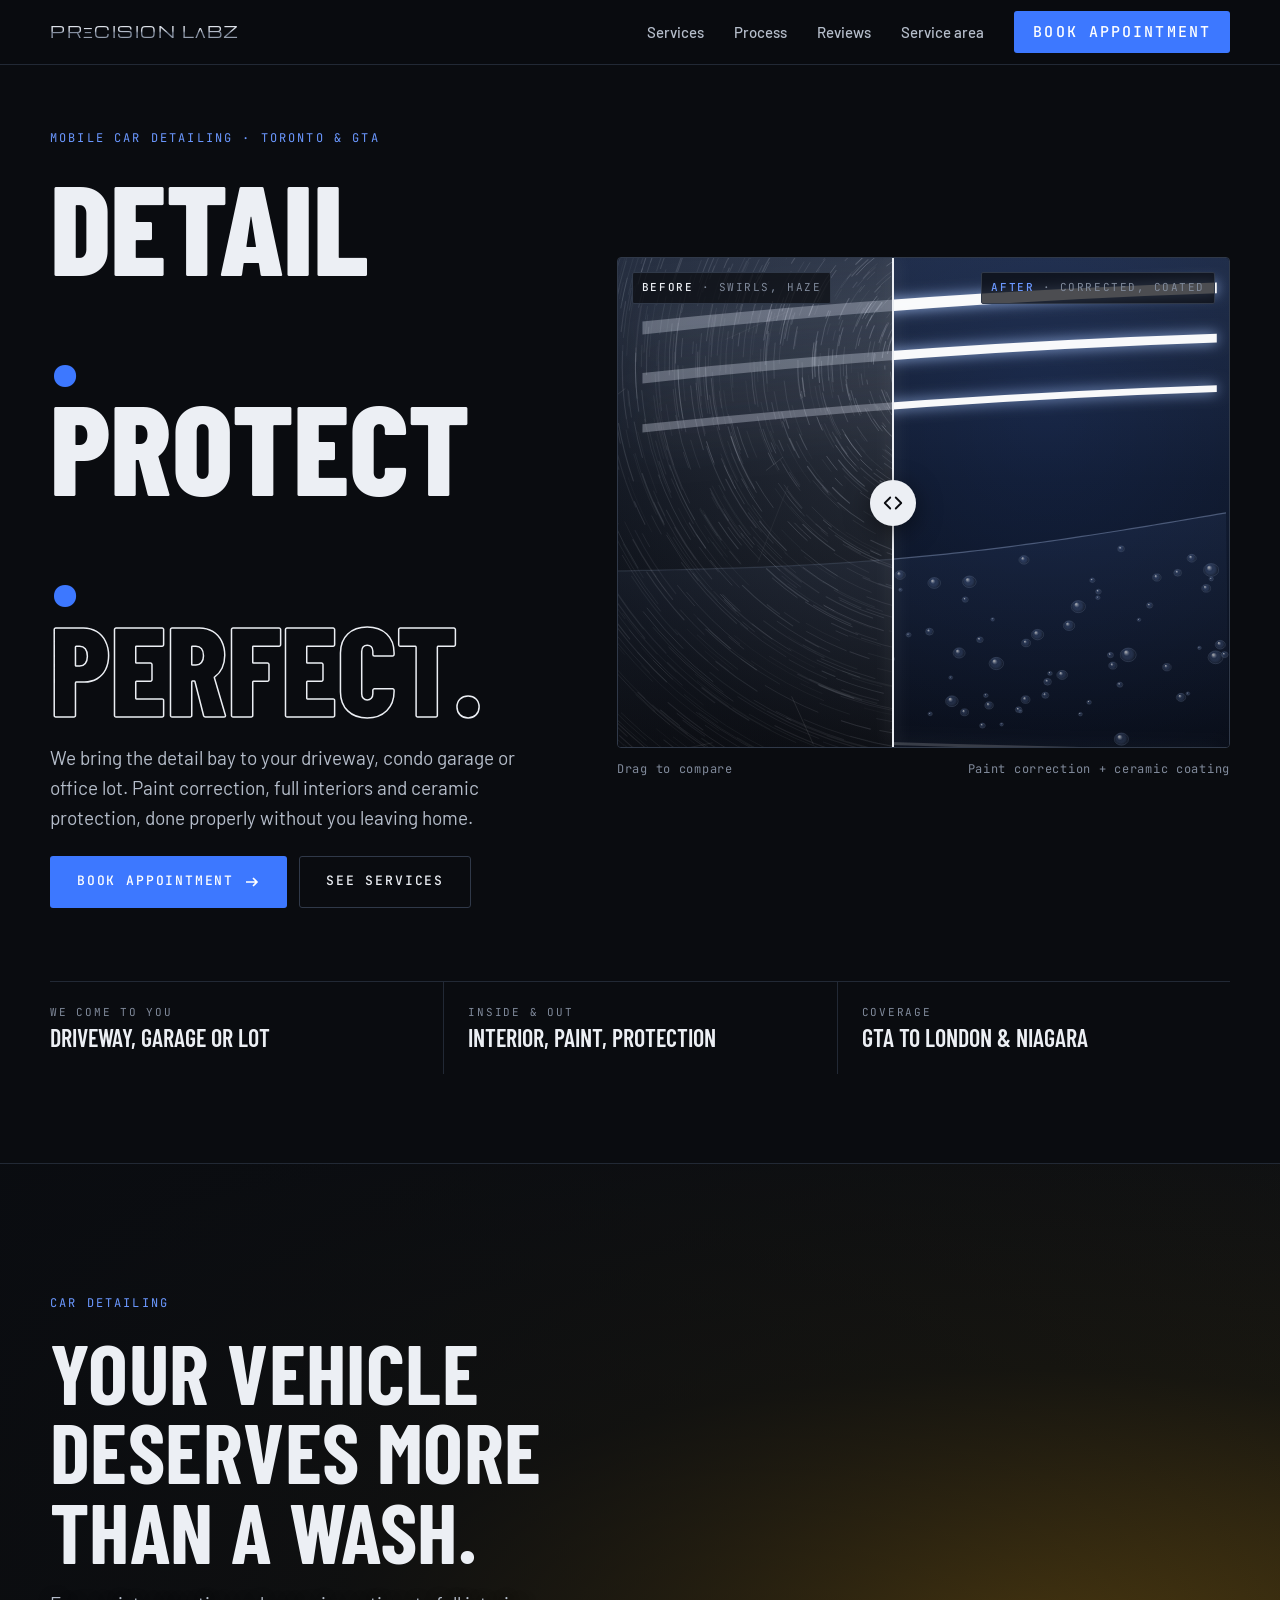
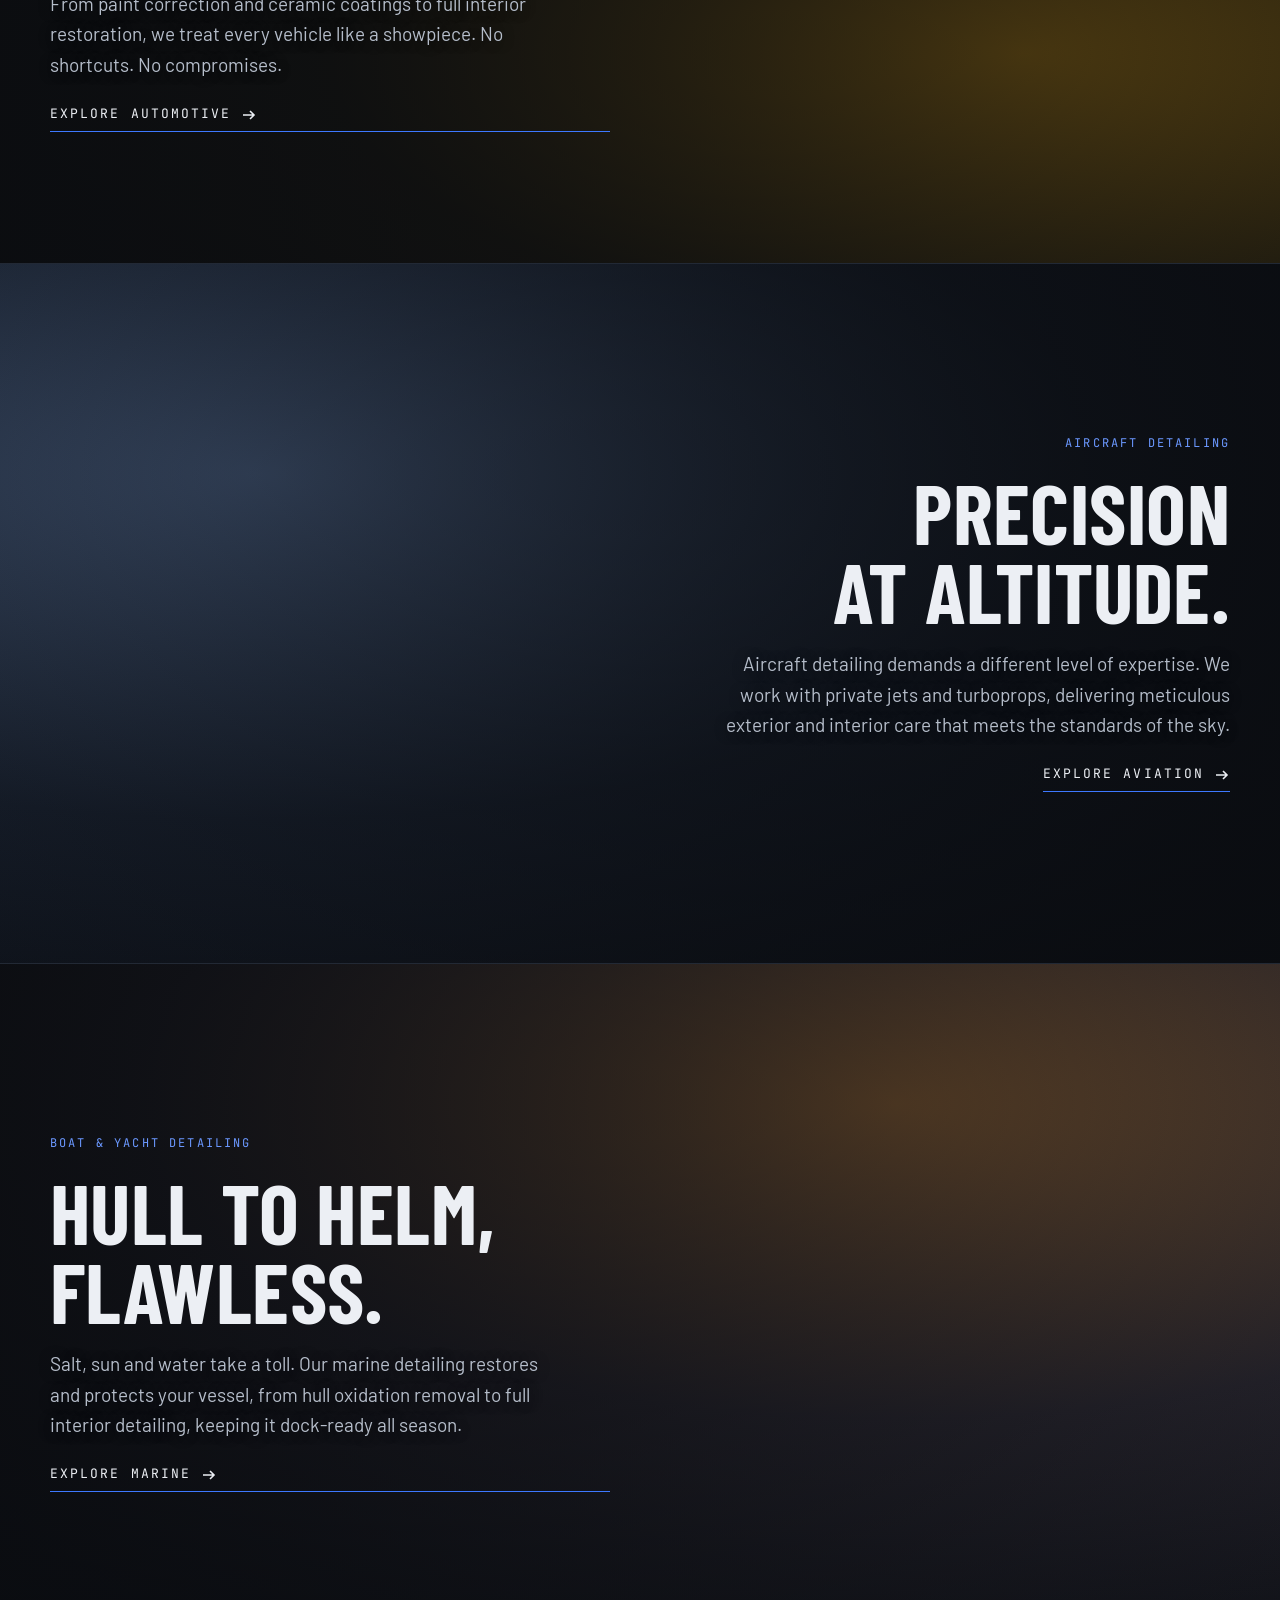
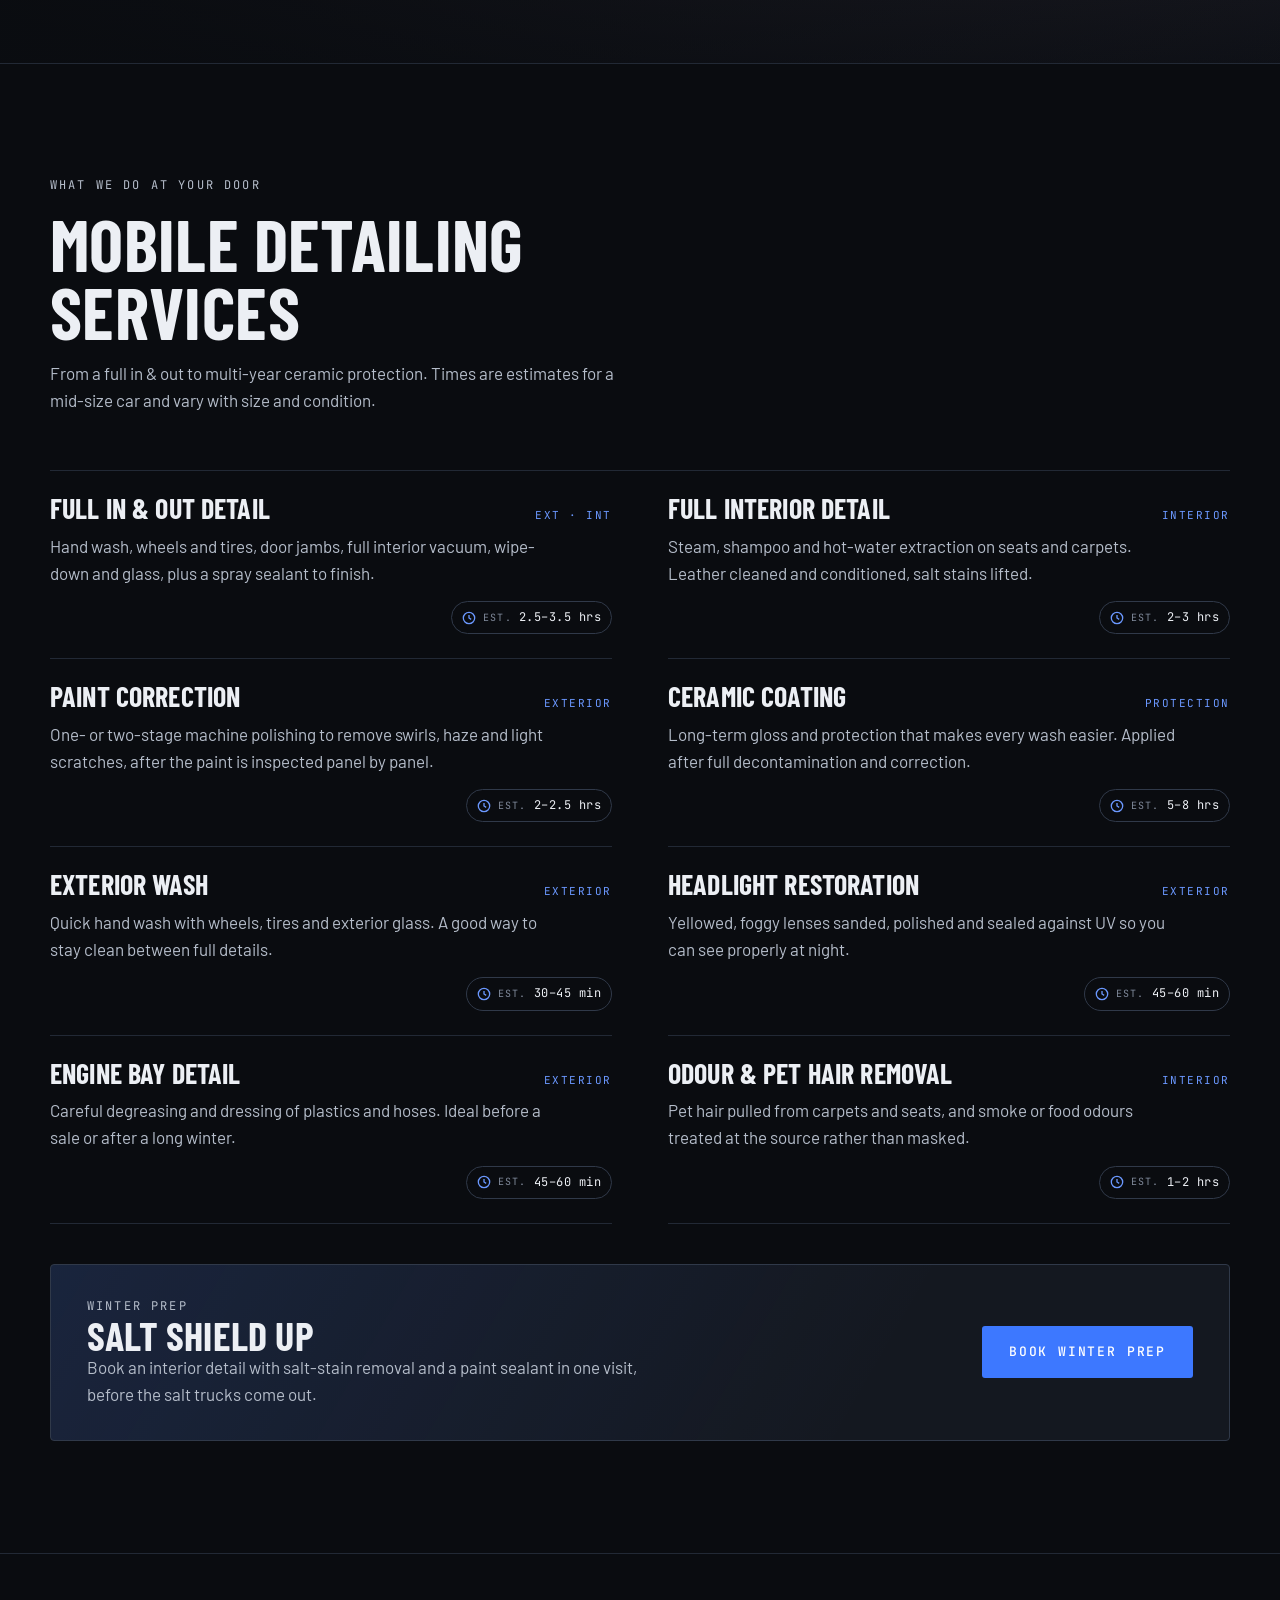
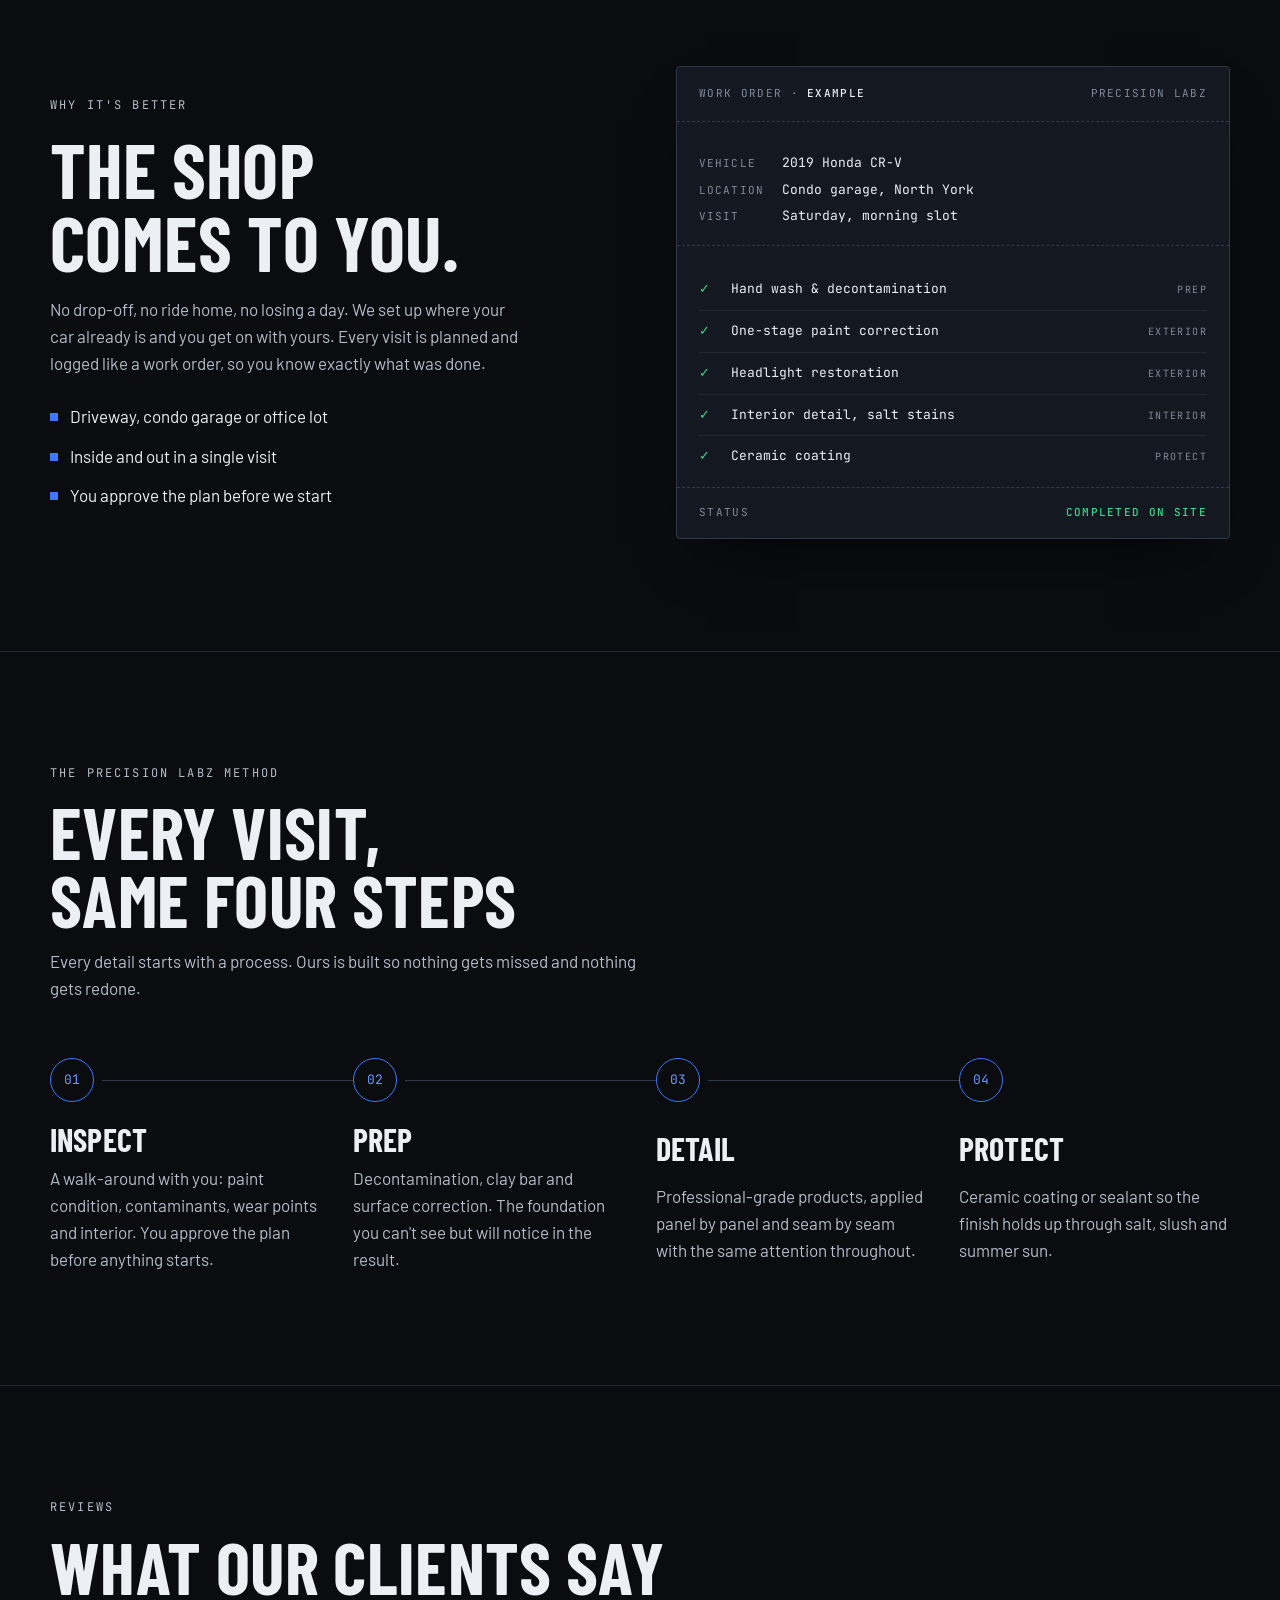
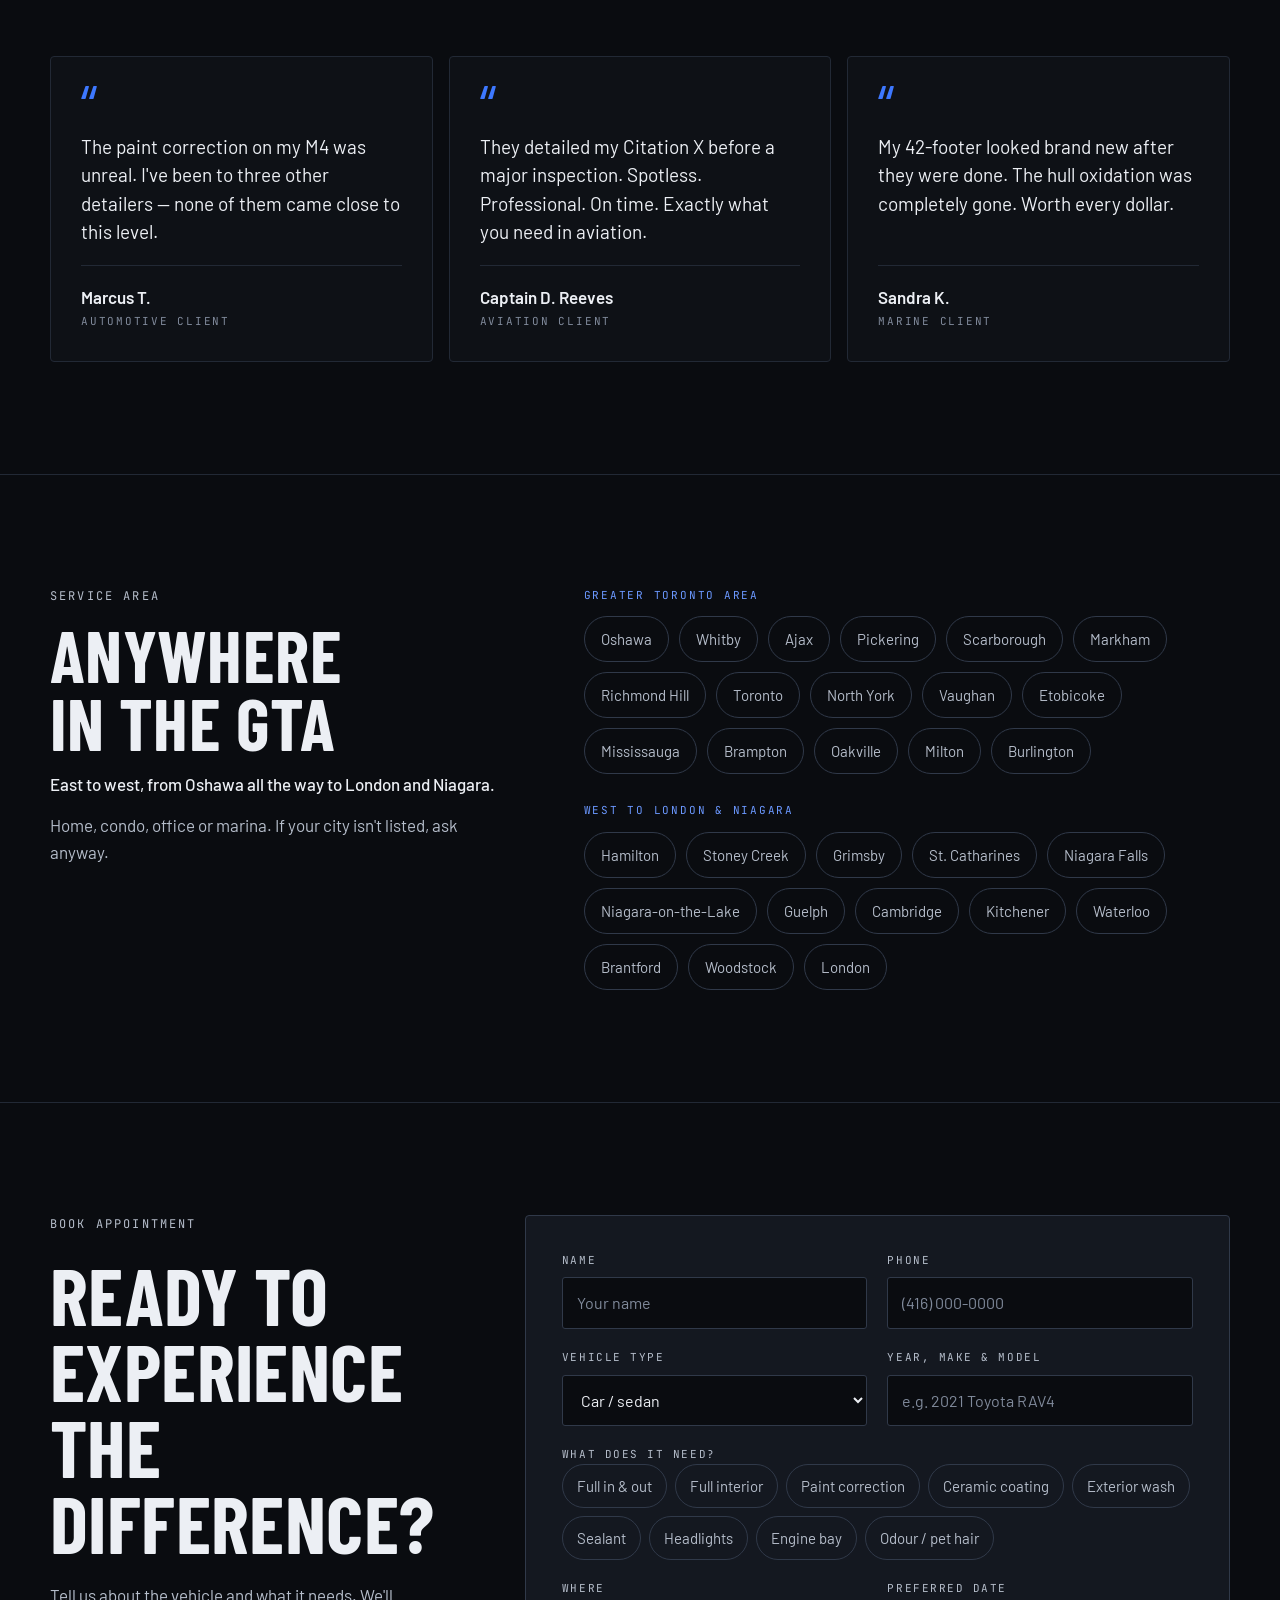
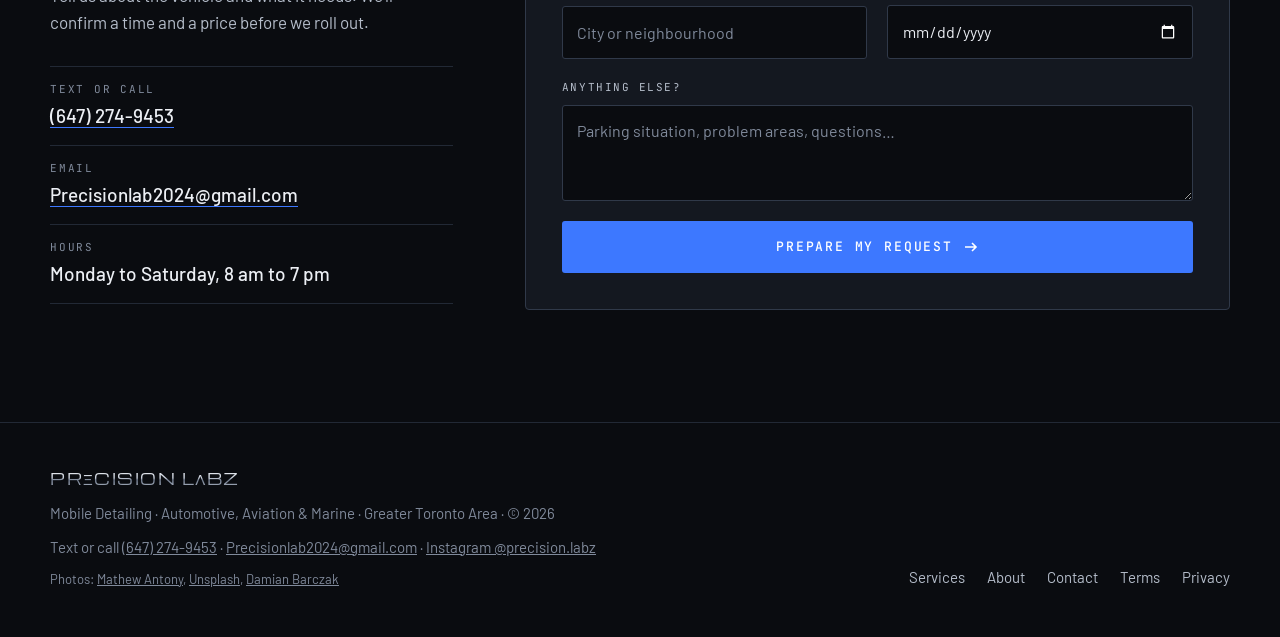
==== commit 741cc348: "Add Instagram as sameAs profile and link it in footer, contact page, llms.txt and Markdown version C" ====
--- a/index.html
+++ b/index.html
@@ -250,6 +250,9 @@
     "Interior detailing",
     "Aircraft detailing",
     "Boat detailing"
+   ],
+   "sameAs": [
+    "https://www.instagram.com/precision.labz/"
    ]
   },
   {
@@ -1029,7 +1032,7 @@
     <div style="display:grid;gap:10px">
       <a class="mark" href="#top">PRΞCISION LΛBZ</a>
       <p>Mobile Detailing · Automotive, Aviation &amp; Marine · Greater Toronto Area · © 2026</p>
-      <p>Text or call <a href="sms:+16472749453">(647) 274-9453</a> · <a href="mailto:Precisionlab2024@gmail.com">Precisionlab2024@gmail.com</a></p>
+      <p>Text or call <a href="sms:+16472749453">(647) 274-9453</a> · <a href="mailto:Precisionlab2024@gmail.com">Precisionlab2024@gmail.com</a> · <a href="https://www.instagram.com/precision.labz/" target="_blank" rel="noopener me">Instagram @precision.labz</a></p>
       <p class="photo-credit">Photos: <a href="https://unsplash.com/@martuflex" target="_blank" rel="noopener">Mathew Antony</a>, <a href="https://unsplash.com/photos/private-jet-on-tarmac-at-sunset-6w_dYdazo20" target="_blank" rel="noopener">Unsplash</a>, <a href="https://unsplash.com/@barczakshoots" target="_blank" rel="noopener">Damian Barczak</a></p>
     </div>
     <nav class="foot-links" aria-label="Footer">
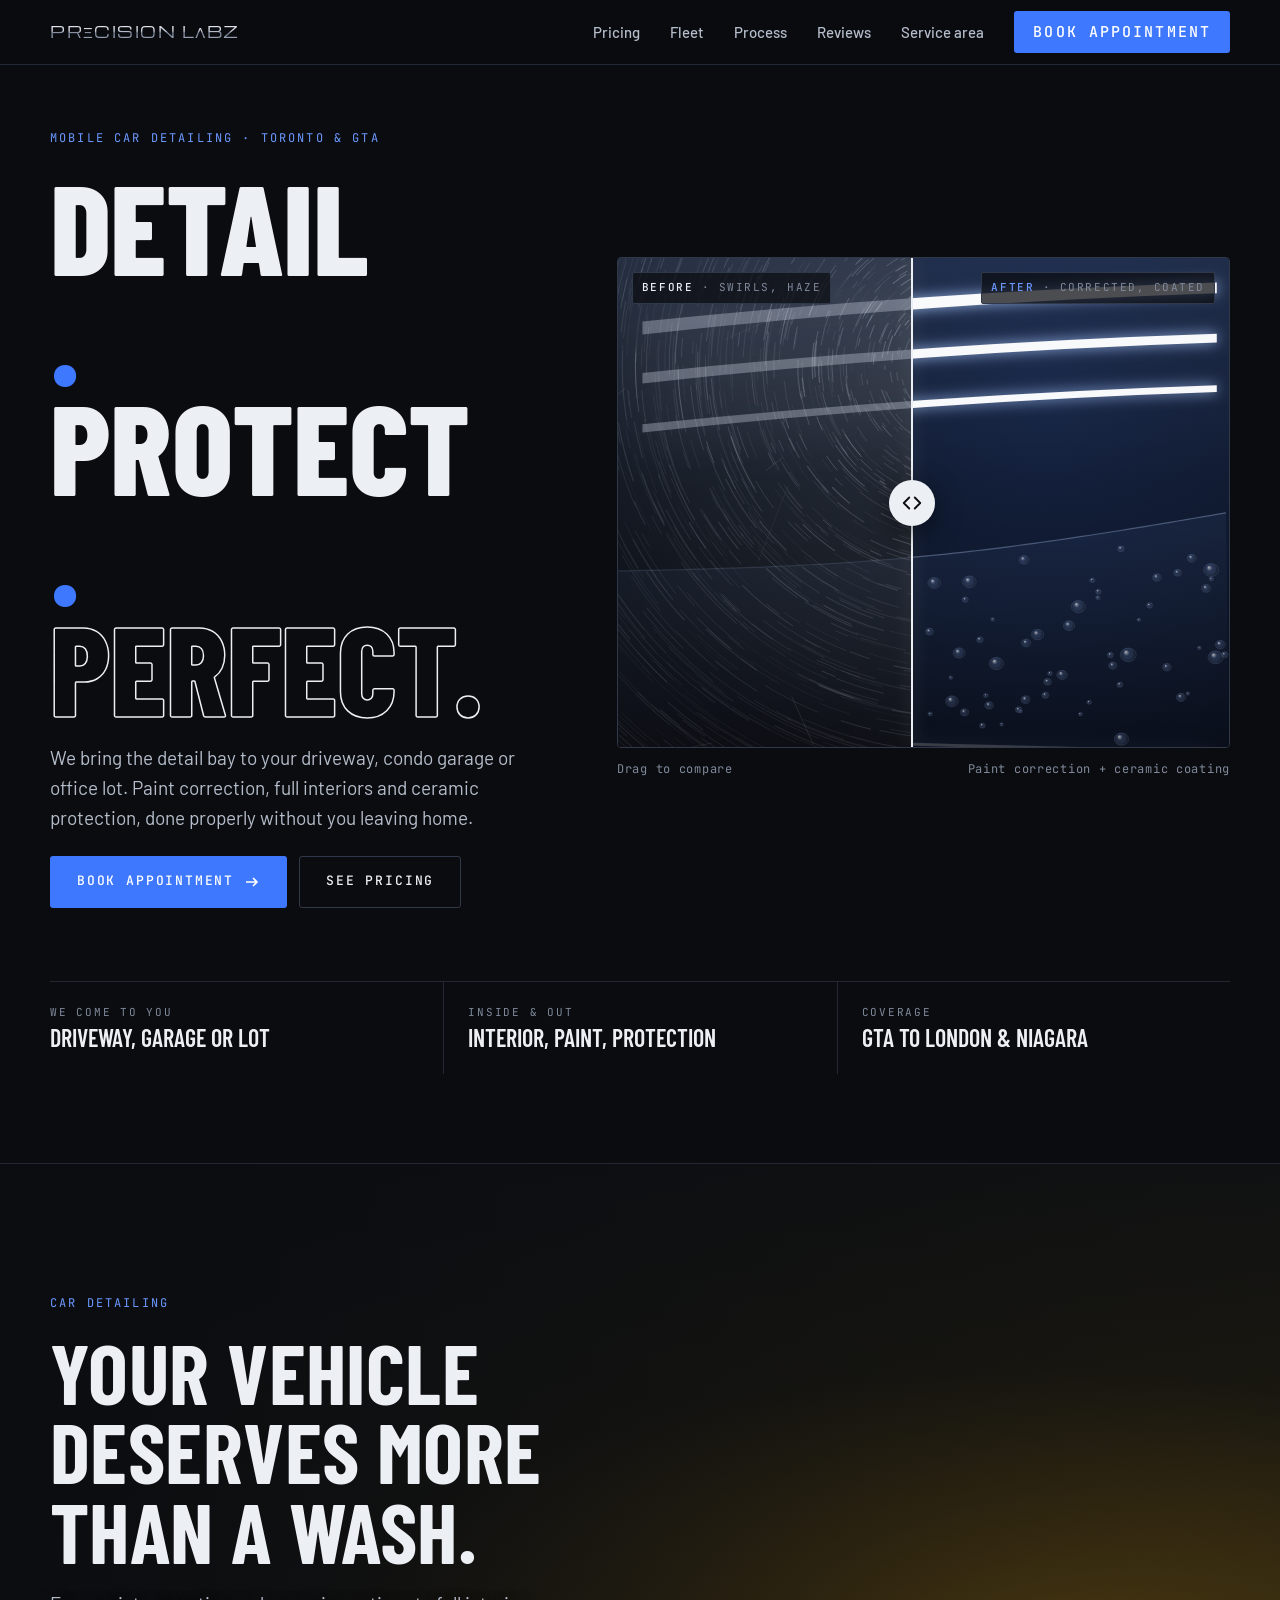
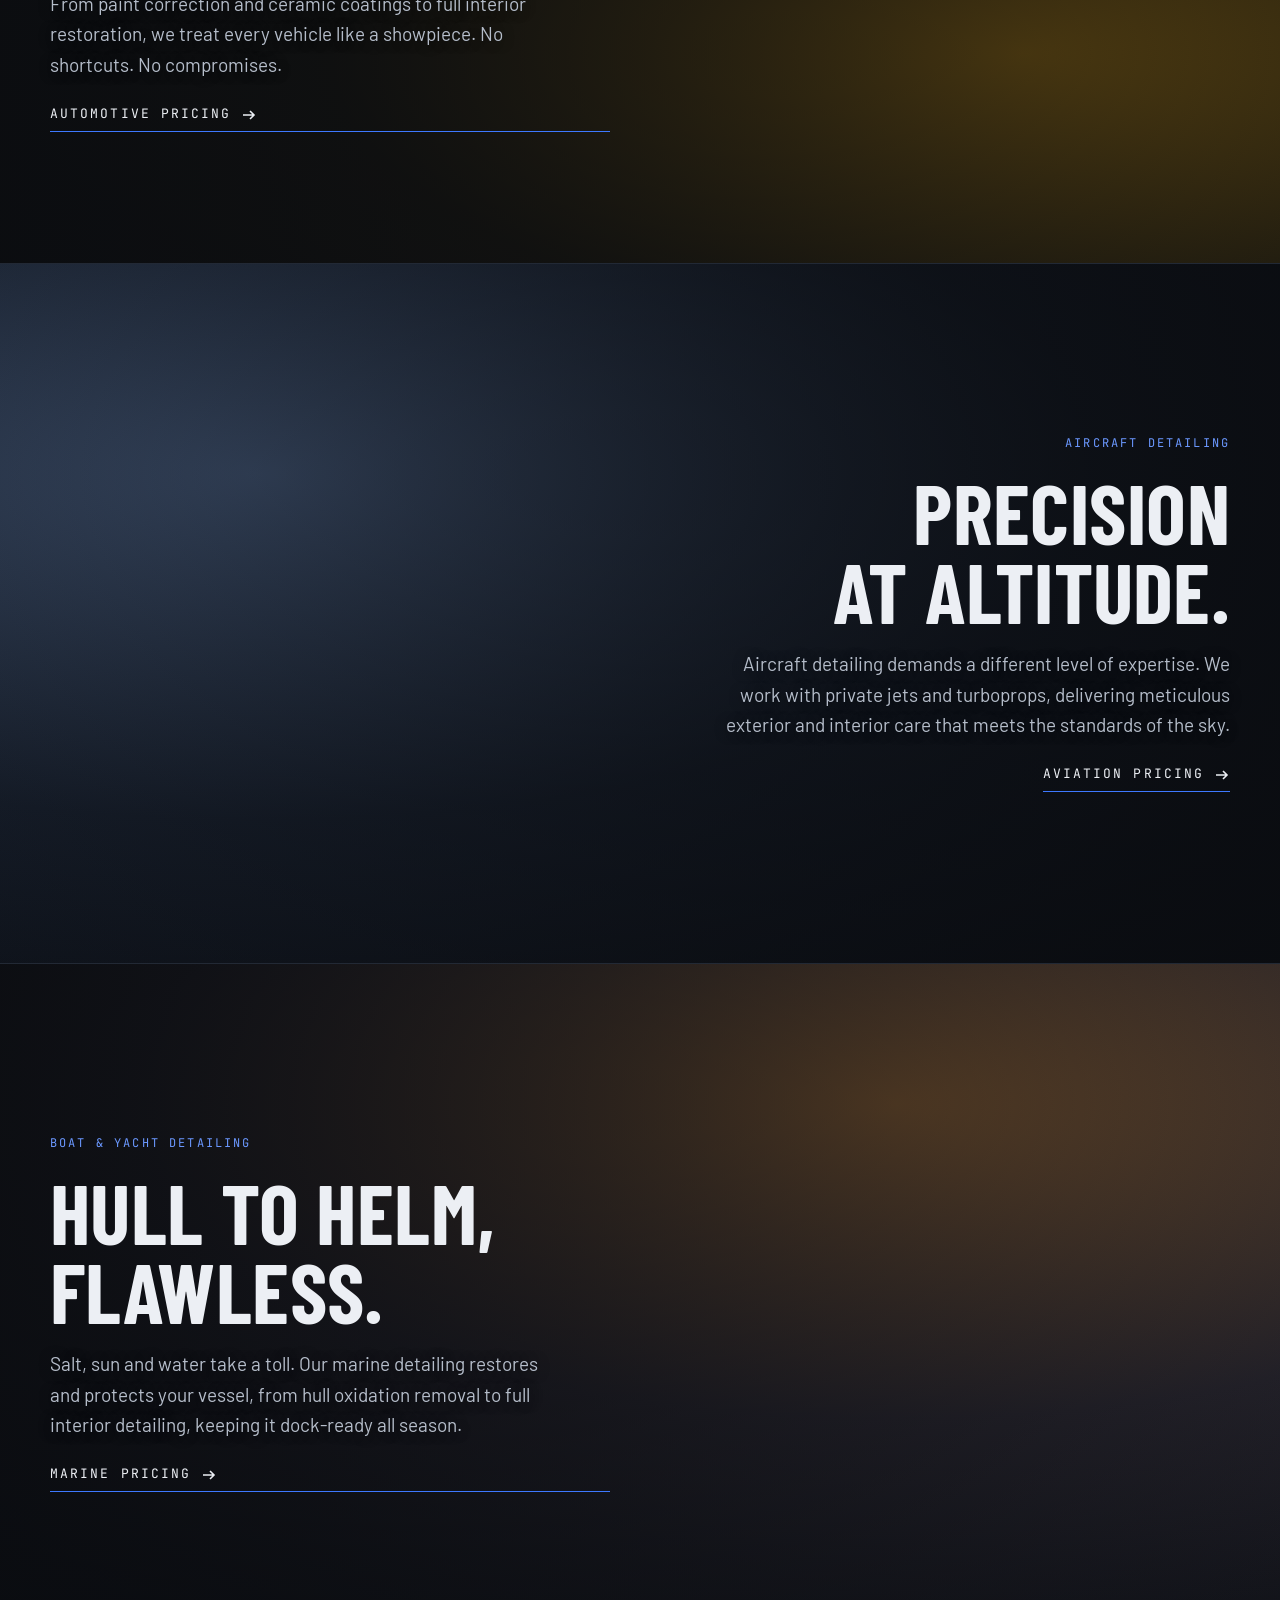
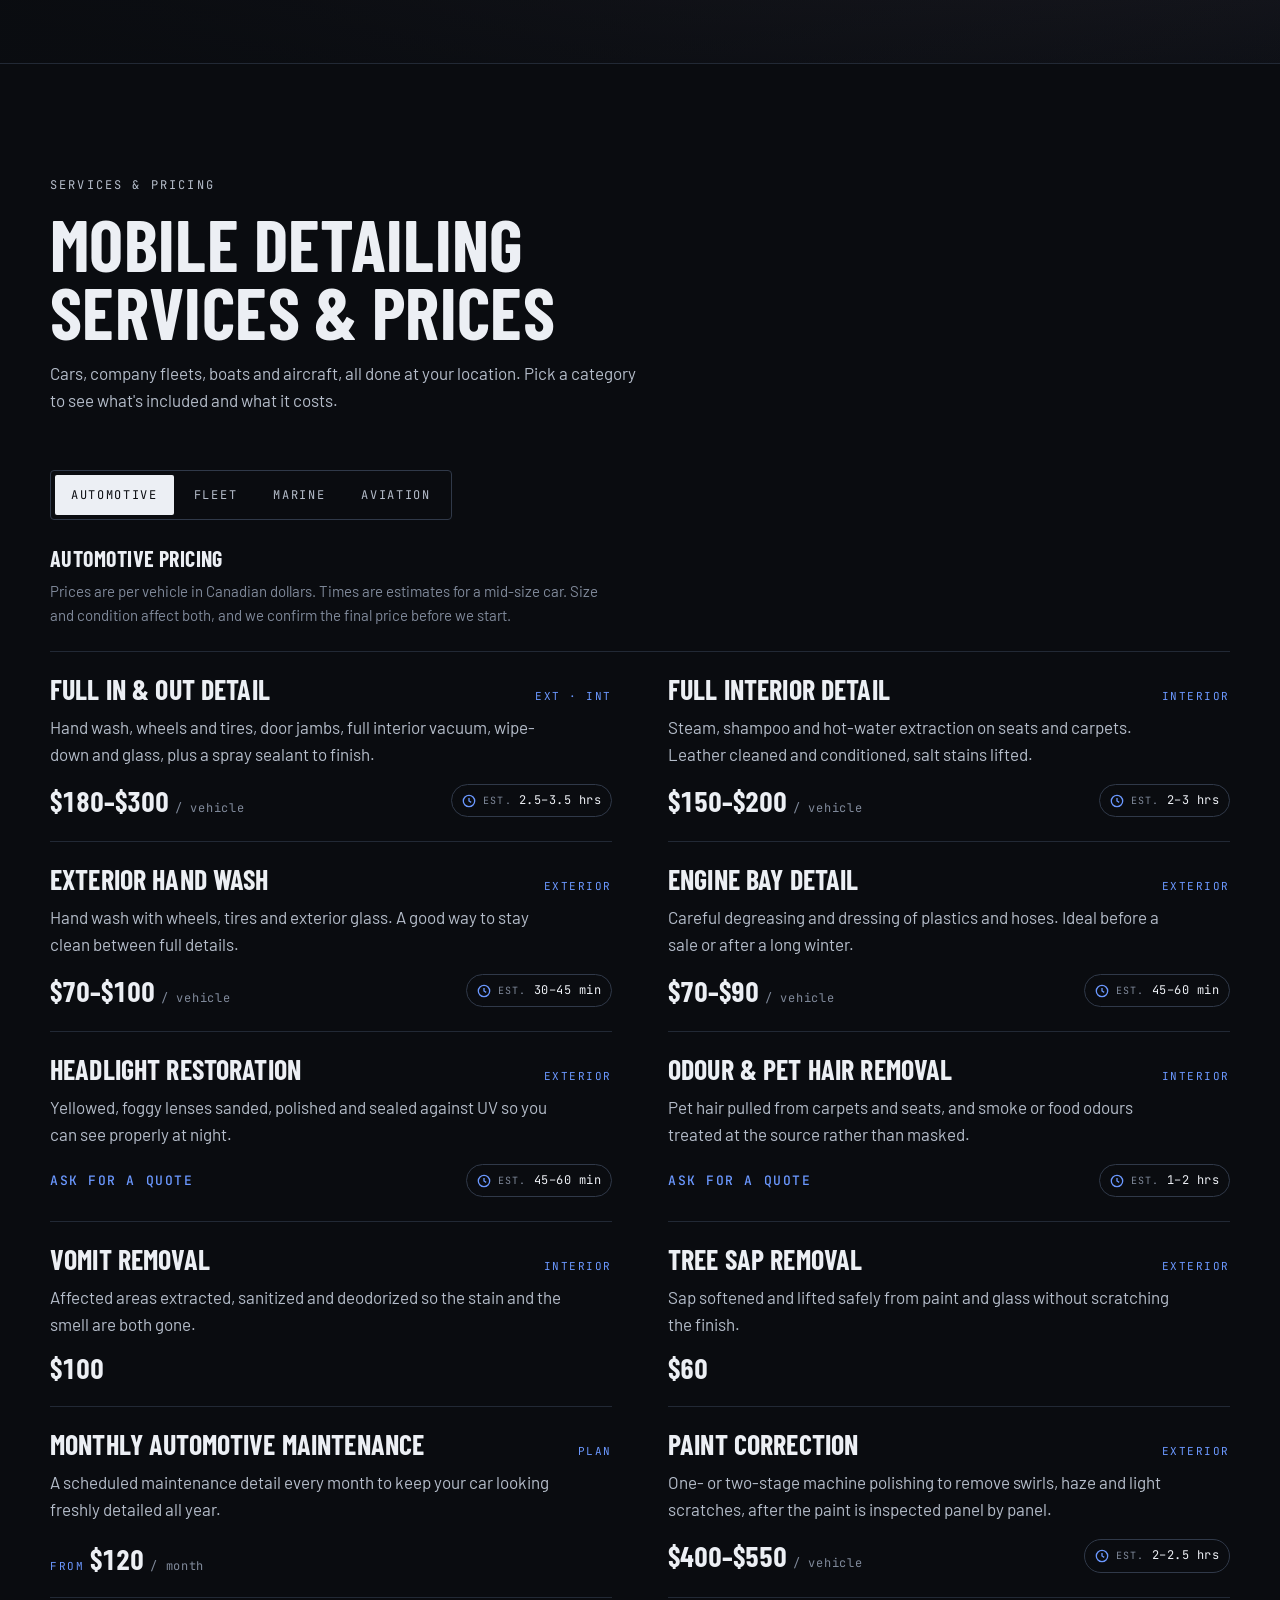
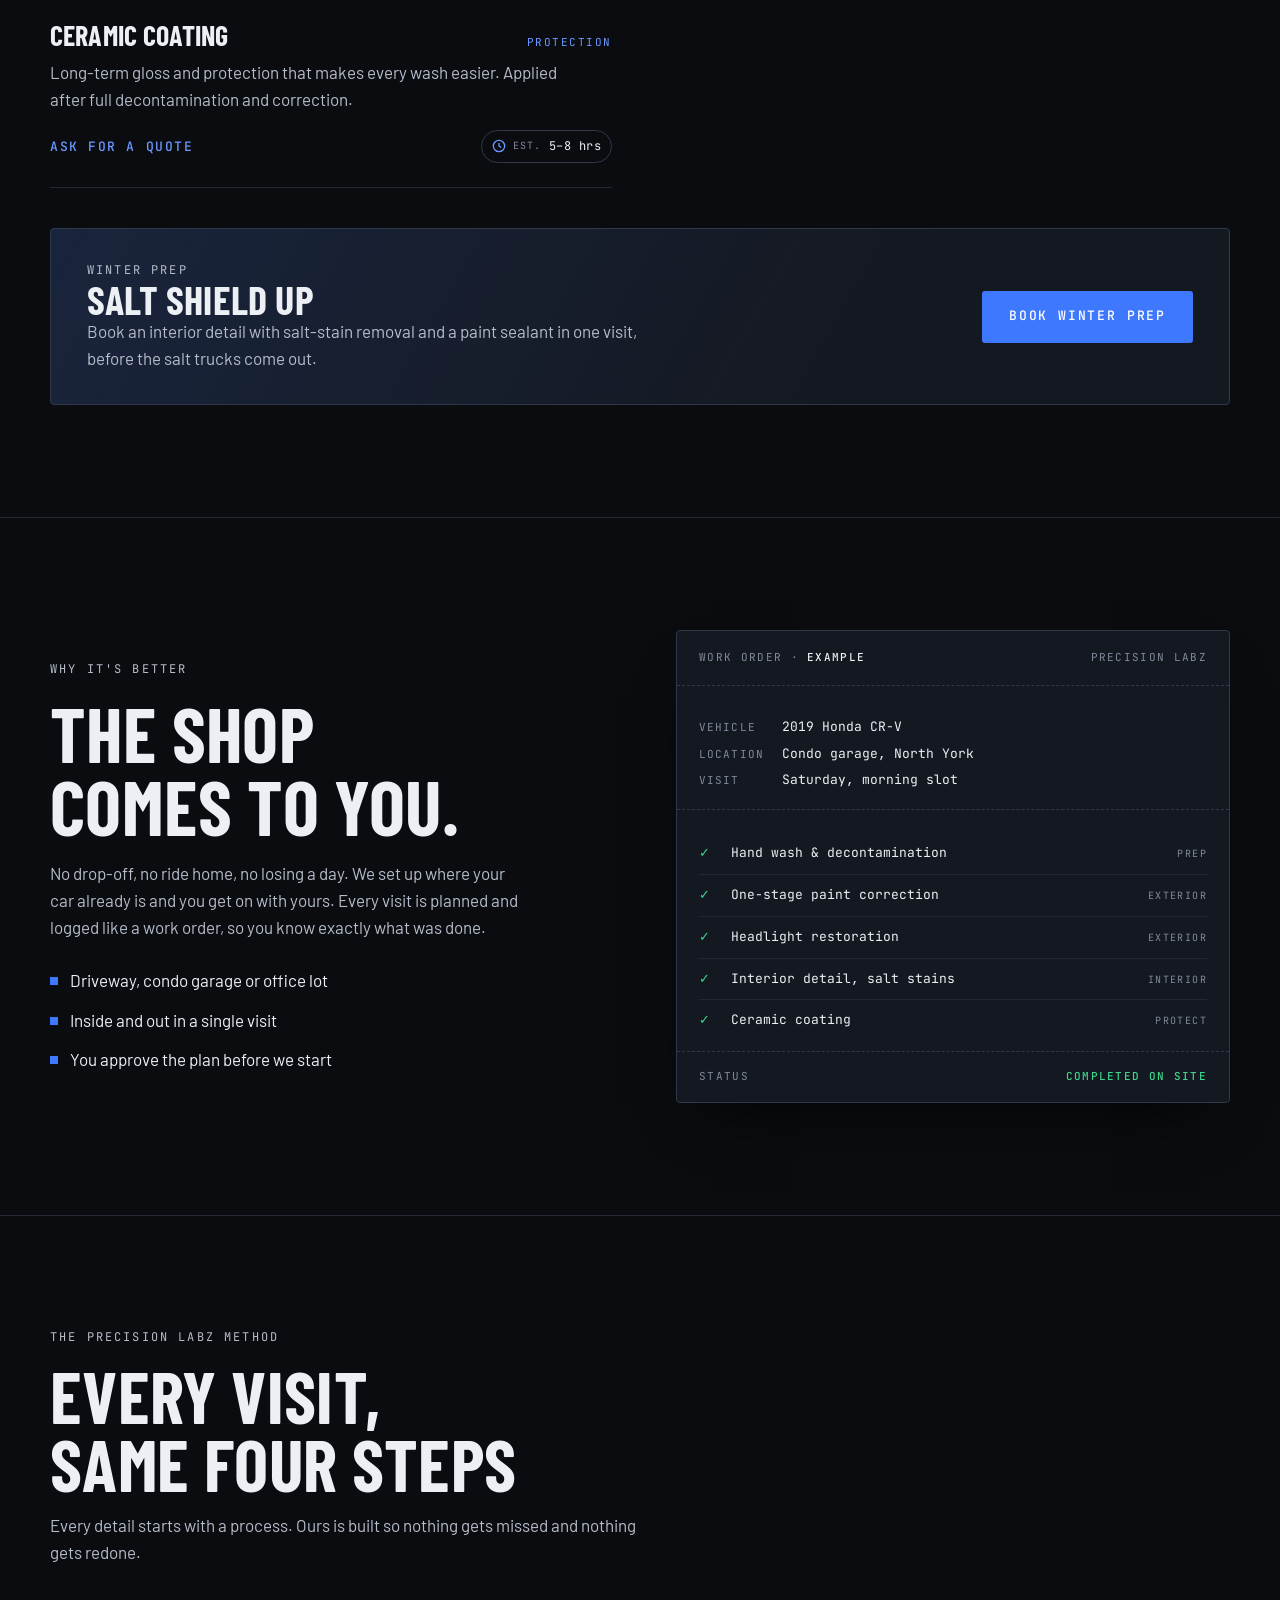
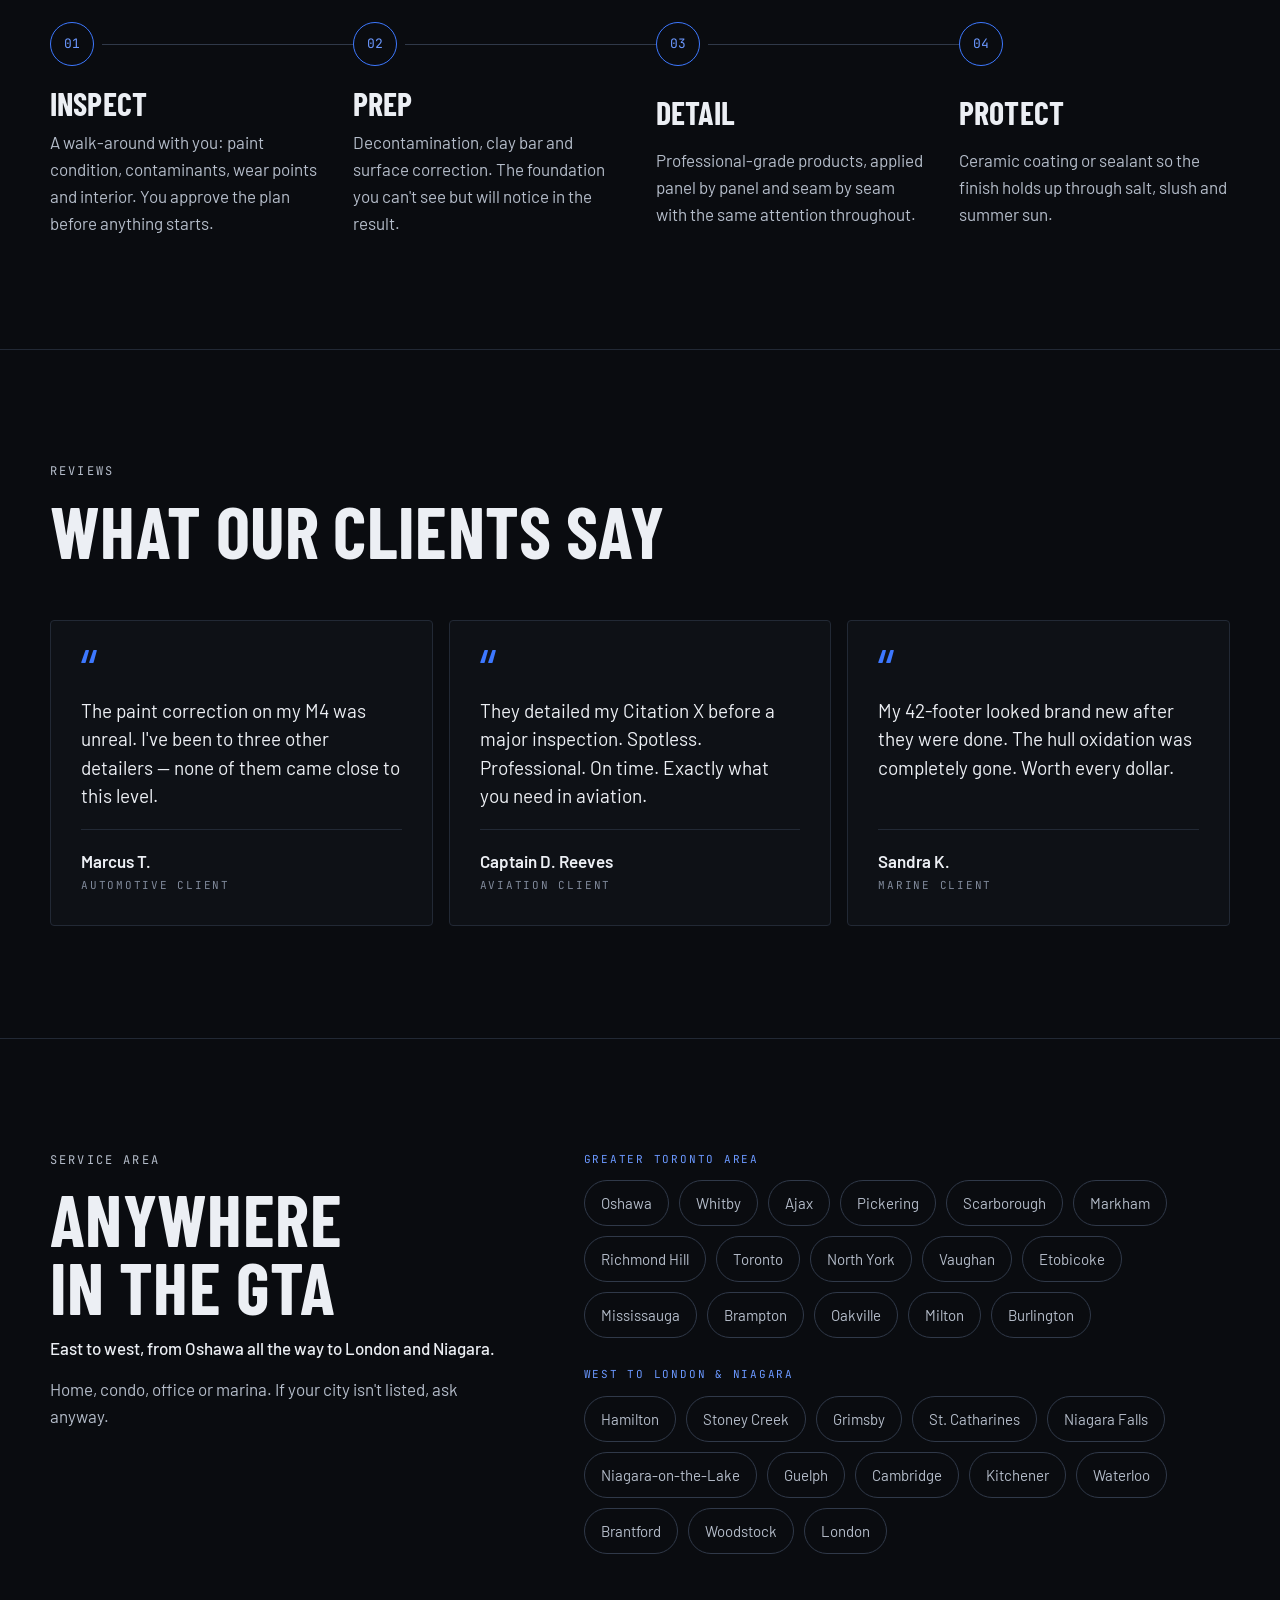
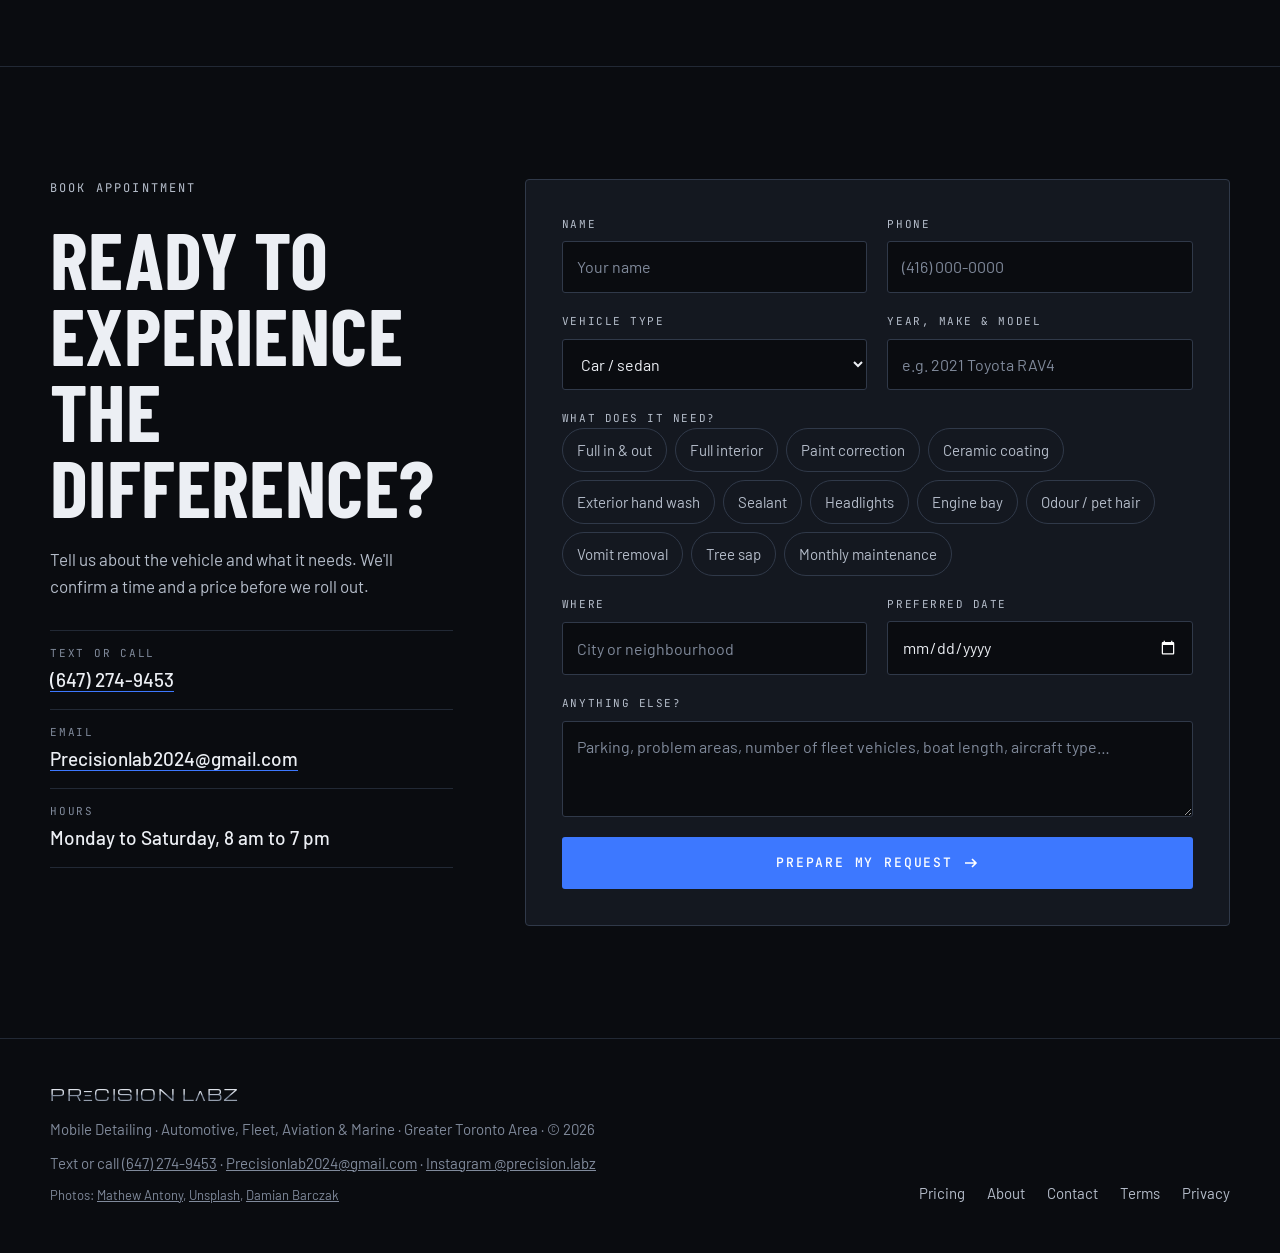
==== commit 777791c0: "Add pricing: Automotive, Fleet, Marine and Aviation tabs; fleet services; prices in schema, llms.txt" ====
--- a/index.html
+++ b/index.html
@@ -6,7 +6,7 @@
 <style>html{padding-top:env(safe-area-inset-top,0px);padding-bottom:env(safe-area-inset-bottom,0px)}body{margin:0}[hidden]{display:none!important}</style>
 <title>Mobile Car Detailing Toronto &amp; GTA | Precision Labz</title>
 <meta name="claude:viewport-fit-sides" content="cover">
-<meta name="description" content="Mobile car detailing in Toronto, the GTA, London and Niagara. Paint correction, ceramic coating and interior detailing at your door. Text (647) 274-9453.">
+<meta name="description" content="Mobile car, fleet, boat and aircraft detailing in Toronto, the GTA, London and Niagara, with prices online. Text (647) 274-9453 to book.">
 <link rel="canonical" href="https://precisionlabz.ca/">
 <link rel="alternate" type="text/markdown" href="https://precisionlabz.ca/index.md" title="Markdown version">
 <link rel="help" type="text/plain" href="https://precisionlabz.ca/llms.txt" title="llms.txt">
@@ -40,7 +40,7 @@
    ],
    "@id": "https://precisionlabz.ca/#business",
    "name": "Precision Labz",
-   "description": "Mobile car, aircraft and boat detailing that comes to you across the Greater Toronto Area, west to London and Niagara.",
+   "description": "Mobile detailing for cars, company fleets, boats and aircraft that comes to you across the Greater Toronto Area, west to London and Niagara.",
    "url": "https://precisionlabz.ca/",
    "image": "https://images.unsplash.com/photo-1725199294836-d48bc3804281?auto=format&fit=crop&w=1200&h=630&q=70",
    "telephone": "+1-647-274-9453",
@@ -173,64 +173,328 @@
     "name": "Mobile detailing services",
     "itemListElement": [
      {
-      "@type": "Offer",
-      "itemOffered": {
-       "@id": "https://precisionlabz.ca/#service-1"
-      }
+      "@type": "OfferCatalog",
+      "name": "Automotive detailing",
+      "itemListElement": [
+       {
+        "@type": "Offer",
+        "itemOffered": {
+         "@id": "https://precisionlabz.ca/#service-1"
+        },
+        "priceCurrency": "CAD",
+        "priceSpecification": {
+         "@type": "UnitPriceSpecification",
+         "priceCurrency": "CAD",
+         "minPrice": 180,
+         "maxPrice": 300,
+         "unitText": "vehicle"
+        }
+       },
+       {
+        "@type": "Offer",
+        "itemOffered": {
+         "@id": "https://precisionlabz.ca/#service-2"
+        },
+        "priceCurrency": "CAD",
+        "priceSpecification": {
+         "@type": "UnitPriceSpecification",
+         "priceCurrency": "CAD",
+         "minPrice": 150,
+         "maxPrice": 200,
+         "unitText": "vehicle"
+        }
+       },
+       {
+        "@type": "Offer",
+        "itemOffered": {
+         "@id": "https://precisionlabz.ca/#service-3"
+        },
+        "priceCurrency": "CAD",
+        "priceSpecification": {
+         "@type": "UnitPriceSpecification",
+         "priceCurrency": "CAD",
+         "minPrice": 70,
+         "maxPrice": 100,
+         "unitText": "vehicle"
+        }
+       },
+       {
+        "@type": "Offer",
+        "itemOffered": {
+         "@id": "https://precisionlabz.ca/#service-4"
+        },
+        "priceCurrency": "CAD",
+        "priceSpecification": {
+         "@type": "UnitPriceSpecification",
+         "priceCurrency": "CAD",
+         "minPrice": 70,
+         "maxPrice": 90,
+         "unitText": "vehicle"
+        }
+       },
+       {
+        "@type": "Offer",
+        "itemOffered": {
+         "@id": "https://precisionlabz.ca/#service-5"
+        },
+        "priceCurrency": "CAD"
+       },
+       {
+        "@type": "Offer",
+        "itemOffered": {
+         "@id": "https://precisionlabz.ca/#service-6"
+        },
+        "priceCurrency": "CAD"
+       },
+       {
+        "@type": "Offer",
+        "itemOffered": {
+         "@id": "https://precisionlabz.ca/#service-7"
+        },
+        "priceCurrency": "CAD",
+        "price": 100,
+        "priceSpecification": {
+         "@type": "UnitPriceSpecification",
+         "priceCurrency": "CAD",
+         "price": 100
+        }
+       },
+       {
+        "@type": "Offer",
+        "itemOffered": {
+         "@id": "https://precisionlabz.ca/#service-8"
+        },
+        "priceCurrency": "CAD",
+        "price": 60,
+        "priceSpecification": {
+         "@type": "UnitPriceSpecification",
+         "priceCurrency": "CAD",
+         "price": 60
+        }
+       },
+       {
+        "@type": "Offer",
+        "itemOffered": {
+         "@id": "https://precisionlabz.ca/#service-9"
+        },
+        "priceCurrency": "CAD",
+        "priceSpecification": {
+         "@type": "UnitPriceSpecification",
+         "priceCurrency": "CAD",
+         "minPrice": 120,
+         "unitText": "month"
+        }
+       },
+       {
+        "@type": "Offer",
+        "itemOffered": {
+         "@id": "https://precisionlabz.ca/#service-10"
+        },
+        "priceCurrency": "CAD",
+        "priceSpecification": {
+         "@type": "UnitPriceSpecification",
+         "priceCurrency": "CAD",
+         "minPrice": 400,
+         "maxPrice": 550,
+         "unitText": "vehicle"
+        }
+       },
+       {
+        "@type": "Offer",
+        "itemOffered": {
+         "@id": "https://precisionlabz.ca/#service-11"
+        },
+        "priceCurrency": "CAD"
+       }
+      ]
      },
      {
-      "@type": "Offer",
-      "itemOffered": {
-       "@id": "https://precisionlabz.ca/#service-2"
-      }
+      "@type": "OfferCatalog",
+      "name": "Fleet detailing",
+      "itemListElement": [
+       {
+        "@type": "Offer",
+        "itemOffered": {
+         "@id": "https://precisionlabz.ca/#service-12"
+        },
+        "priceCurrency": "CAD",
+        "price": 60,
+        "priceSpecification": {
+         "@type": "UnitPriceSpecification",
+         "priceCurrency": "CAD",
+         "price": 60,
+         "unitText": "vehicle"
+        }
+       },
+       {
+        "@type": "Offer",
+        "itemOffered": {
+         "@id": "https://precisionlabz.ca/#service-13"
+        },
+        "priceCurrency": "CAD",
+        "price": 100,
+        "priceSpecification": {
+         "@type": "UnitPriceSpecification",
+         "priceCurrency": "CAD",
+         "price": 100,
+         "unitText": "vehicle"
+        }
+       },
+       {
+        "@type": "Offer",
+        "itemOffered": {
+         "@id": "https://precisionlabz.ca/#service-14"
+        },
+        "priceCurrency": "CAD",
+        "price": 150,
+        "priceSpecification": {
+         "@type": "UnitPriceSpecification",
+         "priceCurrency": "CAD",
+         "price": 150,
+         "unitText": "vehicle"
+        }
+       },
+       {
+        "@type": "Offer",
+        "itemOffered": {
+         "@id": "https://precisionlabz.ca/#service-15"
+        },
+        "priceCurrency": "CAD",
+        "price": 120,
+        "priceSpecification": {
+         "@type": "UnitPriceSpecification",
+         "priceCurrency": "CAD",
+         "price": 120,
+         "unitText": "vehicle per visit"
+        }
+       }
+      ]
      },
      {
-      "@type": "Offer",
-      "itemOffered": {
-       "@id": "https://precisionlabz.ca/#service-3"
-      }
+      "@type": "OfferCatalog",
+      "name": "Marine detailing",
+      "itemListElement": [
+       {
+        "@type": "Offer",
+        "itemOffered": {
+         "@id": "https://precisionlabz.ca/#service-16"
+        },
+        "priceCurrency": "CAD",
+        "priceSpecification": {
+         "@type": "UnitPriceSpecification",
+         "priceCurrency": "CAD",
+         "minPrice": 400
+        }
+       },
+       {
+        "@type": "Offer",
+        "itemOffered": {
+         "@id": "https://precisionlabz.ca/#service-17"
+        },
+        "priceCurrency": "CAD",
+        "priceSpecification": {
+         "@type": "UnitPriceSpecification",
+         "priceCurrency": "CAD",
+         "minPrice": 25,
+         "unitText": "ft"
+        }
+       },
+       {
+        "@type": "Offer",
+        "itemOffered": {
+         "@id": "https://precisionlabz.ca/#service-18"
+        },
+        "priceCurrency": "CAD",
+        "priceSpecification": {
+         "@type": "UnitPriceSpecification",
+         "priceCurrency": "CAD",
+         "minPrice": 50,
+         "unitText": "ft"
+        }
+       },
+       {
+        "@type": "Offer",
+        "itemOffered": {
+         "@id": "https://precisionlabz.ca/#service-19"
+        },
+        "priceCurrency": "CAD",
+        "priceSpecification": {
+         "@type": "UnitPriceSpecification",
+         "priceCurrency": "CAD",
+         "minPrice": 75,
+         "unitText": "ft"
+        }
+       },
+       {
+        "@type": "Offer",
+        "itemOffered": {
+         "@id": "https://precisionlabz.ca/#service-20"
+        },
+        "priceCurrency": "CAD",
+        "priceSpecification": {
+         "@type": "UnitPriceSpecification",
+         "priceCurrency": "CAD",
+         "minPrice": 15,
+         "unitText": "ft per month"
+        }
+       }
+      ]
      },
      {
-      "@type": "Offer",
-      "itemOffered": {
-       "@id": "https://precisionlabz.ca/#service-4"
-      }
-     },
-     {
-      "@type": "Offer",
-      "itemOffered": {
-       "@id": "https://precisionlabz.ca/#service-5"
-      }
-     },
-     {
-      "@type": "Offer",
-      "itemOffered": {
-       "@id": "https://precisionlabz.ca/#service-6"
-      }
-     },
-     {
-      "@type": "Offer",
-      "itemOffered": {
-       "@id": "https://precisionlabz.ca/#service-7"
-      }
-     },
-     {
-      "@type": "Offer",
-      "itemOffered": {
-       "@id": "https://precisionlabz.ca/#service-8"
-      }
-     },
-     {
-      "@type": "Offer",
-      "itemOffered": {
-       "@id": "https://precisionlabz.ca/#service-9"
-      }
-     },
-     {
-      "@type": "Offer",
-      "itemOffered": {
-       "@id": "https://precisionlabz.ca/#service-10"
-      }
+      "@type": "OfferCatalog",
+      "name": "Aviation detailing",
+      "itemListElement": [
+       {
+        "@type": "Offer",
+        "itemOffered": {
+         "@id": "https://precisionlabz.ca/#service-21"
+        },
+        "priceCurrency": "CAD",
+        "priceSpecification": {
+         "@type": "UnitPriceSpecification",
+         "priceCurrency": "CAD",
+         "minPrice": 500
+        }
+       },
+       {
+        "@type": "Offer",
+        "itemOffered": {
+         "@id": "https://precisionlabz.ca/#service-22"
+        },
+        "priceCurrency": "CAD",
+        "priceSpecification": {
+         "@type": "UnitPriceSpecification",
+         "priceCurrency": "CAD",
+         "minPrice": 100,
+         "unitText": "seat"
+        }
+       },
+       {
+        "@type": "Offer",
+        "itemOffered": {
+         "@id": "https://precisionlabz.ca/#service-23"
+        },
+        "priceCurrency": "CAD",
+        "priceSpecification": {
+         "@type": "UnitPriceSpecification",
+         "priceCurrency": "CAD",
+         "minPrice": 1500
+        }
+       },
+       {
+        "@type": "Offer",
+        "itemOffered": {
+         "@id": "https://precisionlabz.ca/#service-24"
+        },
+        "priceCurrency": "CAD",
+        "priceSpecification": {
+         "@type": "UnitPriceSpecification",
+         "priceCurrency": "CAD",
+         "minPrice": 450,
+         "unitText": "month"
+        }
+       }
+      ]
      }
     ]
    },
@@ -245,11 +509,13 @@
    },
    "knowsAbout": [
     "Mobile car detailing",
+    "Fleet detailing",
     "Paint correction",
     "Ceramic coating",
     "Interior detailing",
-    "Aircraft detailing",
-    "Boat detailing"
+    "Boat detailing",
+    "Gelcoat correction",
+    "Aircraft detailing"
    ],
    "sameAs": [
     "https://www.instagram.com/precision.labz/"
@@ -290,136 +556,356 @@
   },
   {
    "@type": "Service",
+   "@id": "https://precisionlabz.ca/#service-1",
    "name": "Full in & out detail",
-   "description": "Hand wash, wheels, door jambs, full interior vacuum, wipe-down, glass and spray sealant.",
-   "serviceType": "Mobile detailing",
-   "@id": "https://precisionlabz.ca/#service-1",
-   "provider": {
-    "@id": "https://precisionlabz.ca/#business"
-   },
-   "areaServed": {
-    "@type": "AdministrativeArea",
-    "name": "Ontario, Canada"
-   }
-  },
-  {
-   "@type": "Service",
-   "name": "Exterior wash",
-   "description": "Hand wash with wheels, tires and exterior glass.",
-   "serviceType": "Mobile detailing",
+   "description": "Hand wash, wheels and tires, door jambs, full interior vacuum, wipe-down and glass, plus a spray sealant to finish.",
+   "serviceType": "Automotive detailing",
+   "category": "Automotive",
+   "provider": {
+    "@id": "https://precisionlabz.ca/#business"
+   },
+   "areaServed": {
+    "@type": "AdministrativeArea",
+    "name": "Ontario, Canada"
+   }
+  },
+  {
+   "@type": "Service",
    "@id": "https://precisionlabz.ca/#service-2",
-   "provider": {
-    "@id": "https://precisionlabz.ca/#business"
-   },
-   "areaServed": {
-    "@type": "AdministrativeArea",
-    "name": "Ontario, Canada"
-   }
-  },
-  {
-   "@type": "Service",
    "name": "Full interior detail",
-   "description": "Steam, shampoo and hot-water extraction, leather cleaning and conditioning, salt stain removal.",
-   "serviceType": "Mobile detailing",
+   "description": "Steam, shampoo and hot-water extraction on seats and carpets. Leather cleaned and conditioned, salt stains lifted.",
+   "serviceType": "Automotive detailing",
+   "category": "Automotive",
+   "provider": {
+    "@id": "https://precisionlabz.ca/#business"
+   },
+   "areaServed": {
+    "@type": "AdministrativeArea",
+    "name": "Ontario, Canada"
+   }
+  },
+  {
+   "@type": "Service",
    "@id": "https://precisionlabz.ca/#service-3",
-   "provider": {
-    "@id": "https://precisionlabz.ca/#business"
-   },
-   "areaServed": {
-    "@type": "AdministrativeArea",
-    "name": "Ontario, Canada"
-   }
-  },
-  {
-   "@type": "Service",
+   "name": "Exterior hand wash",
+   "description": "Hand wash with wheels, tires and exterior glass. A good way to stay clean between full details.",
+   "serviceType": "Automotive detailing",
+   "category": "Automotive",
+   "provider": {
+    "@id": "https://precisionlabz.ca/#business"
+   },
+   "areaServed": {
+    "@type": "AdministrativeArea",
+    "name": "Ontario, Canada"
+   }
+  },
+  {
+   "@type": "Service",
+   "@id": "https://precisionlabz.ca/#service-4",
+   "name": "Engine bay detail",
+   "description": "Careful degreasing and dressing of plastics and hoses. Ideal before a sale or after a long winter.",
+   "serviceType": "Automotive detailing",
+   "category": "Automotive",
+   "provider": {
+    "@id": "https://precisionlabz.ca/#business"
+   },
+   "areaServed": {
+    "@type": "AdministrativeArea",
+    "name": "Ontario, Canada"
+   }
+  },
+  {
+   "@type": "Service",
+   "@id": "https://precisionlabz.ca/#service-5",
+   "name": "Headlight restoration",
+   "description": "Yellowed, foggy lenses sanded, polished and sealed against UV so you can see properly at night.",
+   "serviceType": "Automotive detailing",
+   "category": "Automotive",
+   "provider": {
+    "@id": "https://precisionlabz.ca/#business"
+   },
+   "areaServed": {
+    "@type": "AdministrativeArea",
+    "name": "Ontario, Canada"
+   }
+  },
+  {
+   "@type": "Service",
+   "@id": "https://precisionlabz.ca/#service-6",
+   "name": "Odour & pet hair removal",
+   "description": "Pet hair pulled from carpets and seats, and smoke or food odours treated at the source rather than masked.",
+   "serviceType": "Automotive detailing",
+   "category": "Automotive",
+   "provider": {
+    "@id": "https://precisionlabz.ca/#business"
+   },
+   "areaServed": {
+    "@type": "AdministrativeArea",
+    "name": "Ontario, Canada"
+   }
+  },
+  {
+   "@type": "Service",
+   "@id": "https://precisionlabz.ca/#service-7",
+   "name": "Vomit removal",
+   "description": "Affected areas extracted, sanitized and deodorized so the stain and the smell are both gone.",
+   "serviceType": "Automotive detailing",
+   "category": "Automotive",
+   "provider": {
+    "@id": "https://precisionlabz.ca/#business"
+   },
+   "areaServed": {
+    "@type": "AdministrativeArea",
+    "name": "Ontario, Canada"
+   }
+  },
+  {
+   "@type": "Service",
+   "@id": "https://precisionlabz.ca/#service-8",
+   "name": "Tree sap removal",
+   "description": "Sap softened and lifted safely from paint and glass without scratching the finish.",
+   "serviceType": "Automotive detailing",
+   "category": "Automotive",
+   "provider": {
+    "@id": "https://precisionlabz.ca/#business"
+   },
+   "areaServed": {
+    "@type": "AdministrativeArea",
+    "name": "Ontario, Canada"
+   }
+  },
+  {
+   "@type": "Service",
+   "@id": "https://precisionlabz.ca/#service-9",
+   "name": "Monthly automotive maintenance",
+   "description": "A scheduled maintenance detail every month to keep your car looking freshly detailed all year.",
+   "serviceType": "Automotive detailing",
+   "category": "Automotive",
+   "provider": {
+    "@id": "https://precisionlabz.ca/#business"
+   },
+   "areaServed": {
+    "@type": "AdministrativeArea",
+    "name": "Ontario, Canada"
+   }
+  },
+  {
+   "@type": "Service",
+   "@id": "https://precisionlabz.ca/#service-10",
    "name": "Paint correction",
-   "description": "One- or two-stage machine polishing to remove swirls, haze and light scratches.",
-   "serviceType": "Mobile detailing",
-   "@id": "https://precisionlabz.ca/#service-4",
-   "provider": {
-    "@id": "https://precisionlabz.ca/#business"
-   },
-   "areaServed": {
-    "@type": "AdministrativeArea",
-    "name": "Ontario, Canada"
-   }
-  },
-  {
-   "@type": "Service",
+   "description": "One- or two-stage machine polishing to remove swirls, haze and light scratches, after the paint is inspected panel by panel.",
+   "serviceType": "Automotive detailing",
+   "category": "Automotive",
+   "provider": {
+    "@id": "https://precisionlabz.ca/#business"
+   },
+   "areaServed": {
+    "@type": "AdministrativeArea",
+    "name": "Ontario, Canada"
+   }
+  },
+  {
+   "@type": "Service",
+   "@id": "https://precisionlabz.ca/#service-11",
    "name": "Ceramic coating",
-   "description": "Long-term gloss and paint protection applied after decontamination and correction.",
-   "serviceType": "Mobile detailing",
-   "@id": "https://precisionlabz.ca/#service-5",
-   "provider": {
-    "@id": "https://precisionlabz.ca/#business"
-   },
-   "areaServed": {
-    "@type": "AdministrativeArea",
-    "name": "Ontario, Canada"
-   }
-  },
-  {
-   "@type": "Service",
-   "name": "Headlight restoration",
-   "description": "Yellowed, foggy headlight lenses sanded, polished and UV sealed.",
-   "serviceType": "Mobile detailing",
-   "@id": "https://precisionlabz.ca/#service-6",
-   "provider": {
-    "@id": "https://precisionlabz.ca/#business"
-   },
-   "areaServed": {
-    "@type": "AdministrativeArea",
-    "name": "Ontario, Canada"
-   }
-  },
-  {
-   "@type": "Service",
-   "name": "Engine bay detail",
-   "description": "Degreasing and dressing of engine bay plastics and hoses.",
-   "serviceType": "Mobile detailing",
-   "@id": "https://precisionlabz.ca/#service-7",
-   "provider": {
-    "@id": "https://precisionlabz.ca/#business"
-   },
-   "areaServed": {
-    "@type": "AdministrativeArea",
-    "name": "Ontario, Canada"
-   }
-  },
-  {
-   "@type": "Service",
-   "name": "Odour & pet hair removal",
-   "description": "Pet hair removal and odour treatment at the source.",
-   "serviceType": "Mobile detailing",
-   "@id": "https://precisionlabz.ca/#service-8",
-   "provider": {
-    "@id": "https://precisionlabz.ca/#business"
-   },
-   "areaServed": {
-    "@type": "AdministrativeArea",
-    "name": "Ontario, Canada"
-   }
-  },
-  {
-   "@type": "Service",
-   "name": "Aircraft detailing",
-   "description": "Exterior and interior detailing for private jets and turboprops.",
-   "serviceType": "Mobile detailing",
-   "@id": "https://precisionlabz.ca/#service-9",
-   "provider": {
-    "@id": "https://precisionlabz.ca/#business"
-   },
-   "areaServed": {
-    "@type": "AdministrativeArea",
-    "name": "Ontario, Canada"
-   }
-  },
-  {
-   "@type": "Service",
-   "name": "Boat detailing",
-   "description": "Hull oxidation removal through full interior marine detailing.",
-   "serviceType": "Mobile detailing",
-   "@id": "https://precisionlabz.ca/#service-10",
+   "description": "Long-term gloss and protection that makes every wash easier. Applied after full decontamination and correction.",
+   "serviceType": "Automotive detailing",
+   "category": "Automotive",
+   "provider": {
+    "@id": "https://precisionlabz.ca/#business"
+   },
+   "areaServed": {
+    "@type": "AdministrativeArea",
+    "name": "Ontario, Canada"
+   }
+  },
+  {
+   "@type": "Service",
+   "@id": "https://precisionlabz.ca/#service-12",
+   "name": "Fleet exterior wash",
+   "description": "Hand wash, wheels, tires and exterior glass for work vehicles, done at your location.",
+   "serviceType": "Fleet detailing",
+   "category": "Fleet",
+   "provider": {
+    "@id": "https://precisionlabz.ca/#business"
+   },
+   "areaServed": {
+    "@type": "AdministrativeArea",
+    "name": "Ontario, Canada"
+   }
+  },
+  {
+   "@type": "Service",
+   "@id": "https://precisionlabz.ca/#service-13",
+   "name": "Fleet interior",
+   "description": "Vacuum, wipe-down of all surfaces and interior glass so every vehicle is ready for the next shift.",
+   "serviceType": "Fleet detailing",
+   "category": "Fleet",
+   "provider": {
+    "@id": "https://precisionlabz.ca/#business"
+   },
+   "areaServed": {
+    "@type": "AdministrativeArea",
+    "name": "Ontario, Canada"
+   }
+  },
+  {
+   "@type": "Service",
+   "@id": "https://precisionlabz.ca/#service-14",
+   "name": "Fleet full in & out",
+   "description": "Exterior wash and full interior clean together, per vehicle.",
+   "serviceType": "Fleet detailing",
+   "category": "Fleet",
+   "provider": {
+    "@id": "https://precisionlabz.ca/#business"
+   },
+   "areaServed": {
+    "@type": "AdministrativeArea",
+    "name": "Ontario, Canada"
+   }
+  },
+  {
+   "@type": "Service",
+   "@id": "https://precisionlabz.ca/#service-15",
+   "name": "Monthly fleet maintenance",
+   "description": "Scheduled monthly visits to keep your whole fleet clean, billed per vehicle per visit.",
+   "serviceType": "Fleet detailing",
+   "category": "Fleet",
+   "provider": {
+    "@id": "https://precisionlabz.ca/#business"
+   },
+   "areaServed": {
+    "@type": "AdministrativeArea",
+    "name": "Ontario, Canada"
+   }
+  },
+  {
+   "@type": "Service",
+   "@id": "https://precisionlabz.ca/#service-16",
+   "name": "Marine exterior wash",
+   "description": "Hull, deck and topsides washed and rinsed to remove salt, grime and water spots.",
+   "serviceType": "Marine detailing",
+   "category": "Marine",
+   "provider": {
+    "@id": "https://precisionlabz.ca/#business"
+   },
+   "areaServed": {
+    "@type": "AdministrativeArea",
+    "name": "Ontario, Canada"
+   }
+  },
+  {
+   "@type": "Service",
+   "@id": "https://precisionlabz.ca/#service-17",
+   "name": "Marine interior detail",
+   "description": "Cabin, upholstery, carpets, surfaces and windows cleaned and protected.",
+   "serviceType": "Marine detailing",
+   "category": "Marine",
+   "provider": {
+    "@id": "https://precisionlabz.ca/#business"
+   },
+   "areaServed": {
+    "@type": "AdministrativeArea",
+    "name": "Ontario, Canada"
+   }
+  },
+  {
+   "@type": "Service",
+   "@id": "https://precisionlabz.ca/#service-18",
+   "name": "Marine gelcoat correction",
+   "description": "Machine compounding and polishing to remove oxidation and bring the gelcoat's gloss back.",
+   "serviceType": "Marine detailing",
+   "category": "Marine",
+   "provider": {
+    "@id": "https://precisionlabz.ca/#business"
+   },
+   "areaServed": {
+    "@type": "AdministrativeArea",
+    "name": "Ontario, Canada"
+   }
+  },
+  {
+   "@type": "Service",
+   "@id": "https://precisionlabz.ca/#service-19",
+   "name": "Marine ceramic protection",
+   "description": "Ceramic coating that protects gelcoat from UV, salt and water spots and makes washing easier.",
+   "serviceType": "Marine detailing",
+   "category": "Marine",
+   "provider": {
+    "@id": "https://precisionlabz.ca/#business"
+   },
+   "areaServed": {
+    "@type": "AdministrativeArea",
+    "name": "Ontario, Canada"
+   }
+  },
+  {
+   "@type": "Service",
+   "@id": "https://precisionlabz.ca/#service-20",
+   "name": "Monthly marine maintenance",
+   "description": "Recurring washes and upkeep through the season to keep your boat dock-ready.",
+   "serviceType": "Marine detailing",
+   "category": "Marine",
+   "provider": {
+    "@id": "https://precisionlabz.ca/#business"
+   },
+   "areaServed": {
+    "@type": "AdministrativeArea",
+    "name": "Ontario, Canada"
+   }
+  },
+  {
+   "@type": "Service",
+   "@id": "https://precisionlabz.ca/#service-21",
+   "name": "Aircraft exterior wash",
+   "description": "Fuselage, wings, gear areas and windows washed to aviation standards.",
+   "serviceType": "Aviation detailing",
+   "category": "Aviation",
+   "provider": {
+    "@id": "https://precisionlabz.ca/#business"
+   },
+   "areaServed": {
+    "@type": "AdministrativeArea",
+    "name": "Ontario, Canada"
+   }
+  },
+  {
+   "@type": "Service",
+   "@id": "https://precisionlabz.ca/#service-22",
+   "name": "Aircraft interior detail",
+   "description": "Seats, carpets, panels, galley and lavatory cleaned, priced per seat.",
+   "serviceType": "Aviation detailing",
+   "category": "Aviation",
+   "provider": {
+    "@id": "https://precisionlabz.ca/#business"
+   },
+   "areaServed": {
+    "@type": "AdministrativeArea",
+    "name": "Ontario, Canada"
+   }
+  },
+  {
+   "@type": "Service",
+   "@id": "https://precisionlabz.ca/#service-23",
+   "name": "Aircraft surface protection",
+   "description": "Long-lasting protective coating for exterior surfaces against UV, grime and weather.",
+   "serviceType": "Aviation detailing",
+   "category": "Aviation",
+   "provider": {
+    "@id": "https://precisionlabz.ca/#business"
+   },
+   "areaServed": {
+    "@type": "AdministrativeArea",
+    "name": "Ontario, Canada"
+   }
+  },
+  {
+   "@type": "Service",
+   "@id": "https://precisionlabz.ca/#service-24",
+   "name": "Monthly aircraft maintenance",
+   "description": "Scheduled monthly upkeep so the aircraft is always ready to fly.",
+   "serviceType": "Aviation detailing",
+   "category": "Aviation",
    "provider": {
     "@id": "https://precisionlabz.ca/#business"
    },
@@ -554,7 +1040,7 @@
 }
 
 /* Services */
-.tabs{display:inline-flex;gap:4px;padding:4px;border:1px solid var(--line-2);border-radius:4px;margin-bottom:28px;max-width:100%;overflow-x:auto}
+.tabs{display:inline-flex;gap:4px;padding:4px;border:1px solid var(--line-2);border-radius:4px}
 .tab{appearance:none;border:0;background:transparent;color:var(--fg-2);font-family:var(--f-mono);font-size:12px;letter-spacing:.14em;text-transform:uppercase;padding:12px 16px;border-radius:2px;cursor:pointer;white-space:nowrap}
 .tab[aria-selected="true"]{background:var(--fg);color:var(--ink)}
 .svc-list{list-style:none;margin:0;padding:0;display:grid;border-top:1px solid var(--line)}
@@ -565,6 +1051,19 @@
 .svc p{color:var(--fg-2);max-width:52ch}
 @media (min-width:820px){.svc-list{grid-template-columns:1fr 1fr;column-gap:56px}}
 .svc-note{margin-top:24px;font-size:15px;color:var(--muted)}
+.tabs{display:flex;width:max-content}
+.tabs-scroll{max-width:100%;overflow-x:auto;margin-bottom:28px}
+@media (max-width:480px){.tabs{gap:2px;padding:3px}.tab{padding:11px 10px;letter-spacing:.06em;font-size:11.5px}}
+.tabpanel{display:grid;gap:10px;outline:none}
+.panel-title{font-family:var(--f-display);font-size:22px;font-weight:700;text-transform:uppercase;letter-spacing:.02em;color:var(--fg)}
+.panel-note{color:var(--muted);font-size:15px;max-width:70ch;margin-bottom:14px!important}
+.tabpanel + .tabpanel{margin-top:48px}
+.js-tabs .tabpanel + .tabpanel{margin-top:0}
+.svc-foot{display:flex;align-items:center;justify-content:space-between;gap:10px 14px;flex-wrap:wrap;margin-top:8px}
+.svc-price{font-family:var(--f-display);font-size:28px;font-weight:700;line-height:1;color:var(--fg);font-variant-numeric:tabular-nums;white-space:nowrap}
+.svc-price small{font-family:var(--f-mono);font-size:12px;font-weight:400;letter-spacing:.06em;color:var(--muted)}
+.svc-price small.pre{text-transform:uppercase;letter-spacing:.14em;font-size:11px;color:var(--accent-hi)}
+.svc-price.quote{font-family:var(--f-mono);font-size:13px;font-weight:500;letter-spacing:.12em;text-transform:uppercase;color:var(--accent-hi)}
 .season{margin-top:40px;display:grid;gap:18px;padding:26px;border-radius:4px;background:linear-gradient(120deg,var(--accent-soft),transparent 70%),var(--panel);border:1px solid var(--line-2)}
 .season h3{font-size:clamp(30px,4vw,40px)}
 .season p{color:var(--fg-2);max-width:56ch}
@@ -718,7 +1217,7 @@
 
 /* Service duration */
 .svc{grid-template-rows:auto 1fr auto}
-.svc-time{justify-self:end;display:inline-flex;align-items:center;gap:7px;margin-top:6px;padding:6px 10px;border:1px solid var(--line-2);border-radius:999px;font-family:var(--f-mono);font-size:12px;letter-spacing:.04em;color:var(--fg);font-variant-numeric:tabular-nums;white-space:nowrap}
+.svc-time{display:inline-flex;align-items:center;gap:7px;padding:6px 10px;border:1px solid var(--line-2);border-radius:999px;font-family:var(--f-mono);font-size:12px;letter-spacing:.04em;color:var(--fg);font-variant-numeric:tabular-nums;white-space:nowrap}
 .svc-time svg{width:14px;height:14px;color:var(--accent-hi)}
 .svc-time span{color:var(--muted);text-transform:uppercase;letter-spacing:.12em;font-size:10px}
 .photo-credit{font-size:13px!important}
@@ -731,7 +1230,8 @@
   <div class="wrap">
     <a class="mark" href="#top" aria-label="Precision Labz home">PRΞCISION LΛBZ</a>
     <nav class="nav" aria-label="Main">
-      <a href="#services">Services</a>
+      <a href="#services">Pricing</a>
+      <a href="#services" data-tab="fleet">Fleet</a>
       <a href="#process">Process</a>
       <a href="#reviews">Reviews</a>
       <a href="#area">Service area</a>
@@ -741,7 +1241,8 @@
   </div>
   <div class="mobile-nav" id="mobileNav" hidden>
     <div class="wrap">
-      <a href="#services">Services</a>
+      <a href="#services">Pricing</a>
+      <a href="#services" data-tab="fleet">Fleet</a>
       <a href="#process">Process</a>
       <a href="#reviews">Reviews</a>
       <a href="#area">Service area</a>
@@ -766,7 +1267,7 @@
         <div class="cta-row">
           <a class="btn btn-primary" href="#book">Book appointment
             <svg viewBox="0 0 16 16" fill="none" stroke="currentColor" stroke-width="1.6" aria-hidden="true"><path d="M2 8h11M9 4l4 4-4 4"/></svg></a>
-          <a class="btn btn-ghost" href="#services">See services</a>
+          <a class="btn btn-ghost" href="#services">See pricing</a>
         </div>
       </div>
 
@@ -799,7 +1300,7 @@
       <p class="eyebrow">Car detailing</p>
       <h2>Your vehicle deserves more than a wash.</h2>
       <p>From paint correction and ceramic coatings to full interior restoration, we treat every vehicle like a showpiece. No shortcuts. No compromises.</p>
-      <a class="feature-link" href="#services">Explore automotive <svg viewBox="0 0 16 16" fill="none" stroke="currentColor" stroke-width="1.6" aria-hidden="true"><path d="M2 8h11M9 4l4 4-4 4"/></svg></a>
+      <a class="feature-link" href="#services" data-tab="auto">Automotive pricing <svg viewBox="0 0 16 16" fill="none" stroke="currentColor" stroke-width="1.6" aria-hidden="true"><path d="M2 8h11M9 4l4 4-4 4"/></svg></a>
     </div></div>
   </section>
 
@@ -809,7 +1310,7 @@
       <p class="eyebrow">Aircraft detailing</p>
       <h2>Precision at altitude.</h2>
       <p>Aircraft detailing demands a different level of expertise. We work with private jets and turboprops, delivering meticulous exterior and interior care that meets the standards of the sky.</p>
-      <a class="feature-link" href="#book" data-prefill="aircraft">Explore aviation <svg viewBox="0 0 16 16" fill="none" stroke="currentColor" stroke-width="1.6" aria-hidden="true"><path d="M2 8h11M9 4l4 4-4 4"/></svg></a>
+      <a class="feature-link" href="#services" data-tab="aviation">Aviation pricing <svg viewBox="0 0 16 16" fill="none" stroke="currentColor" stroke-width="1.6" aria-hidden="true"><path d="M2 8h11M9 4l4 4-4 4"/></svg></a>
     </div></div>
   </section>
 
@@ -819,7 +1320,7 @@
       <p class="eyebrow">Boat &amp; yacht detailing</p>
       <h2>Hull to helm, flawless.</h2>
       <p>Salt, sun and water take a toll. Our marine detailing restores and protects your vessel, from hull oxidation removal to full interior detailing, keeping it dock-ready all season.</p>
-      <a class="feature-link" href="#book" data-prefill="boat">Explore marine <svg viewBox="0 0 16 16" fill="none" stroke="currentColor" stroke-width="1.6" aria-hidden="true"><path d="M2 8h11M9 4l4 4-4 4"/></svg></a>
+      <a class="feature-link" href="#services" data-tab="marine">Marine pricing <svg viewBox="0 0 16 16" fill="none" stroke="currentColor" stroke-width="1.6" aria-hidden="true"><path d="M2 8h11M9 4l4 4-4 4"/></svg></a>
     </div></div>
   </section>
 
@@ -827,21 +1328,64 @@
   <section class="band" id="services">
     <div class="wrap">
       <div class="sec-head">
-        <p class="eyebrow">What we do at your door</p>
-        <h2>Mobile detailing services</h2>
-        <p>From a full in &amp; out to multi-year ceramic protection. Times are estimates for a mid-size car and vary with size and condition.</p>
+        <p class="eyebrow">Services &amp; pricing</p>
+        <h2>Mobile detailing services &amp; prices</h2>
+        <p>Cars, company fleets, boats and aircraft, all done at your location. Pick a category to see what's included and what it costs.</p>
       </div>
 
-      <div>
+      <div class="tabs-scroll"><div class="tabs" role="tablist" aria-label="Service category">
+        <button class="tab" role="tab" id="tab-auto" aria-controls="panel-auto" aria-selected="true">Automotive</button>
+        <button class="tab" role="tab" id="tab-fleet" aria-controls="panel-fleet" aria-selected="false" tabindex="-1">Fleet</button>
+        <button class="tab" role="tab" id="tab-marine" aria-controls="panel-marine" aria-selected="false" tabindex="-1">Marine</button>
+        <button class="tab" role="tab" id="tab-aviation" aria-controls="panel-aviation" aria-selected="false" tabindex="-1">Aviation</button>
+      </div></div>
+
+      <div class="tabpanel" role="tabpanel" id="panel-auto" aria-labelledby="tab-auto" tabindex="0">
+        <h3 class="panel-title">Automotive pricing</h3>
+        <p class="panel-note">Prices are per vehicle in Canadian dollars. Times are estimates for a mid-size car. Size and condition affect both, and we confirm the final price before we start.</p>
         <ul class="svc-list">
-          <li class="svc"><div class="svc-top"><h3>Full in &amp; out detail</h3><span class="tag">Ext · Int</span></div><p>Hand wash, wheels and tires, door jambs, full interior vacuum, wipe-down and glass, plus a spray sealant to finish.</p><span class="svc-time" aria-label="Estimated time 2.5–3.5 hrs"><svg viewBox="0 0 16 16" fill="none" stroke="currentColor" stroke-width="1.5" aria-hidden="true"><circle cx="8" cy="8" r="6.5"/><path d="M8 4.5V8l2.5 1.5"/></svg><span>Est.</span> 2.5–3.5 hrs</span></li>
-          <li class="svc"><div class="svc-top"><h3>Full interior detail</h3><span class="tag">Interior</span></div><p>Steam, shampoo and hot-water extraction on seats and carpets. Leather cleaned and conditioned, salt stains lifted.</p><span class="svc-time" aria-label="Estimated time 2–3 hrs"><svg viewBox="0 0 16 16" fill="none" stroke="currentColor" stroke-width="1.5" aria-hidden="true"><circle cx="8" cy="8" r="6.5"/><path d="M8 4.5V8l2.5 1.5"/></svg><span>Est.</span> 2–3 hrs</span></li>
-          <li class="svc"><div class="svc-top"><h3>Paint correction</h3><span class="tag">Exterior</span></div><p>One- or two-stage machine polishing to remove swirls, haze and light scratches, after the paint is inspected panel by panel.</p><span class="svc-time" aria-label="Estimated time 2–2.5 hrs"><svg viewBox="0 0 16 16" fill="none" stroke="currentColor" stroke-width="1.5" aria-hidden="true"><circle cx="8" cy="8" r="6.5"/><path d="M8 4.5V8l2.5 1.5"/></svg><span>Est.</span> 2–2.5 hrs</span></li>
-          <li class="svc"><div class="svc-top"><h3>Ceramic coating</h3><span class="tag">Protection</span></div><p>Long-term gloss and protection that makes every wash easier. Applied after full decontamination and correction.</p><span class="svc-time" aria-label="Estimated time 5–8 hrs"><svg viewBox="0 0 16 16" fill="none" stroke="currentColor" stroke-width="1.5" aria-hidden="true"><circle cx="8" cy="8" r="6.5"/><path d="M8 4.5V8l2.5 1.5"/></svg><span>Est.</span> 5–8 hrs</span></li>
-          <li class="svc"><div class="svc-top"><h3>Exterior wash</h3><span class="tag">Exterior</span></div><p>Quick hand wash with wheels, tires and exterior glass. A good way to stay clean between full details.</p><span class="svc-time" aria-label="Estimated time 30–45 min"><svg viewBox="0 0 16 16" fill="none" stroke="currentColor" stroke-width="1.5" aria-hidden="true"><circle cx="8" cy="8" r="6.5"/><path d="M8 4.5V8l2.5 1.5"/></svg><span>Est.</span> 30–45 min</span></li>
-          <li class="svc"><div class="svc-top"><h3>Headlight restoration</h3><span class="tag">Exterior</span></div><p>Yellowed, foggy lenses sanded, polished and sealed against UV so you can see properly at night.</p><span class="svc-time" aria-label="Estimated time 45–60 min"><svg viewBox="0 0 16 16" fill="none" stroke="currentColor" stroke-width="1.5" aria-hidden="true"><circle cx="8" cy="8" r="6.5"/><path d="M8 4.5V8l2.5 1.5"/></svg><span>Est.</span> 45–60 min</span></li>
-          <li class="svc"><div class="svc-top"><h3>Engine bay detail</h3><span class="tag">Exterior</span></div><p>Careful degreasing and dressing of plastics and hoses. Ideal before a sale or after a long winter.</p><span class="svc-time" aria-label="Estimated time 45–60 min"><svg viewBox="0 0 16 16" fill="none" stroke="currentColor" stroke-width="1.5" aria-hidden="true"><circle cx="8" cy="8" r="6.5"/><path d="M8 4.5V8l2.5 1.5"/></svg><span>Est.</span> 45–60 min</span></li>
-          <li class="svc"><div class="svc-top"><h3>Odour &amp; pet hair removal</h3><span class="tag">Interior</span></div><p>Pet hair pulled from carpets and seats, and smoke or food odours treated at the source rather than masked.</p><span class="svc-time" aria-label="Estimated time 1–2 hrs"><svg viewBox="0 0 16 16" fill="none" stroke="currentColor" stroke-width="1.5" aria-hidden="true"><circle cx="8" cy="8" r="6.5"/><path d="M8 4.5V8l2.5 1.5"/></svg><span>Est.</span> 1–2 hrs</span></li>
+          <li class="svc"><div class="svc-top"><h3>Full in &amp; out detail</h3><span class="tag">Ext · Int</span></div><p>Hand wash, wheels and tires, door jambs, full interior vacuum, wipe-down and glass, plus a spray sealant to finish.</p><div class="svc-foot"><span class="svc-price">$180–$300 <small>/ vehicle</small></span><span class="svc-time" aria-label="Estimated time 2.5–3.5 hrs"><svg viewBox="0 0 16 16" fill="none" stroke="currentColor" stroke-width="1.5" aria-hidden="true"><circle cx="8" cy="8" r="6.5"/><path d="M8 4.5V8l2.5 1.5"/></svg><span>Est.</span> 2.5–3.5 hrs</span></div></li>
+          <li class="svc"><div class="svc-top"><h3>Full interior detail</h3><span class="tag">Interior</span></div><p>Steam, shampoo and hot-water extraction on seats and carpets. Leather cleaned and conditioned, salt stains lifted.</p><div class="svc-foot"><span class="svc-price">$150–$200 <small>/ vehicle</small></span><span class="svc-time" aria-label="Estimated time 2–3 hrs"><svg viewBox="0 0 16 16" fill="none" stroke="currentColor" stroke-width="1.5" aria-hidden="true"><circle cx="8" cy="8" r="6.5"/><path d="M8 4.5V8l2.5 1.5"/></svg><span>Est.</span> 2–3 hrs</span></div></li>
+          <li class="svc"><div class="svc-top"><h3>Exterior hand wash</h3><span class="tag">Exterior</span></div><p>Hand wash with wheels, tires and exterior glass. A good way to stay clean between full details.</p><div class="svc-foot"><span class="svc-price">$70–$100 <small>/ vehicle</small></span><span class="svc-time" aria-label="Estimated time 30–45 min"><svg viewBox="0 0 16 16" fill="none" stroke="currentColor" stroke-width="1.5" aria-hidden="true"><circle cx="8" cy="8" r="6.5"/><path d="M8 4.5V8l2.5 1.5"/></svg><span>Est.</span> 30–45 min</span></div></li>
+          <li class="svc"><div class="svc-top"><h3>Engine bay detail</h3><span class="tag">Exterior</span></div><p>Careful degreasing and dressing of plastics and hoses. Ideal before a sale or after a long winter.</p><div class="svc-foot"><span class="svc-price">$70–$90 <small>/ vehicle</small></span><span class="svc-time" aria-label="Estimated time 45–60 min"><svg viewBox="0 0 16 16" fill="none" stroke="currentColor" stroke-width="1.5" aria-hidden="true"><circle cx="8" cy="8" r="6.5"/><path d="M8 4.5V8l2.5 1.5"/></svg><span>Est.</span> 45–60 min</span></div></li>
+          <li class="svc"><div class="svc-top"><h3>Headlight restoration</h3><span class="tag">Exterior</span></div><p>Yellowed, foggy lenses sanded, polished and sealed against UV so you can see properly at night.</p><div class="svc-foot"><span class="svc-price quote">Ask for a quote</span><span class="svc-time" aria-label="Estimated time 45–60 min"><svg viewBox="0 0 16 16" fill="none" stroke="currentColor" stroke-width="1.5" aria-hidden="true"><circle cx="8" cy="8" r="6.5"/><path d="M8 4.5V8l2.5 1.5"/></svg><span>Est.</span> 45–60 min</span></div></li>
+          <li class="svc"><div class="svc-top"><h3>Odour &amp; pet hair removal</h3><span class="tag">Interior</span></div><p>Pet hair pulled from carpets and seats, and smoke or food odours treated at the source rather than masked.</p><div class="svc-foot"><span class="svc-price quote">Ask for a quote</span><span class="svc-time" aria-label="Estimated time 1–2 hrs"><svg viewBox="0 0 16 16" fill="none" stroke="currentColor" stroke-width="1.5" aria-hidden="true"><circle cx="8" cy="8" r="6.5"/><path d="M8 4.5V8l2.5 1.5"/></svg><span>Est.</span> 1–2 hrs</span></div></li>
+          <li class="svc"><div class="svc-top"><h3>Vomit removal</h3><span class="tag">Interior</span></div><p>Affected areas extracted, sanitized and deodorized so the stain and the smell are both gone.</p><div class="svc-foot"><span class="svc-price">$100</span></div></li>
+          <li class="svc"><div class="svc-top"><h3>Tree sap removal</h3><span class="tag">Exterior</span></div><p>Sap softened and lifted safely from paint and glass without scratching the finish.</p><div class="svc-foot"><span class="svc-price">$60</span></div></li>
+          <li class="svc"><div class="svc-top"><h3>Monthly automotive maintenance</h3><span class="tag">Plan</span></div><p>A scheduled maintenance detail every month to keep your car looking freshly detailed all year.</p><div class="svc-foot"><span class="svc-price"><small class="pre">From</small> $120 <small>/ month</small></span></div></li>
+          <li class="svc"><div class="svc-top"><h3>Paint correction</h3><span class="tag">Exterior</span></div><p>One- or two-stage machine polishing to remove swirls, haze and light scratches, after the paint is inspected panel by panel.</p><div class="svc-foot"><span class="svc-price">$400–$550 <small>/ vehicle</small></span><span class="svc-time" aria-label="Estimated time 2–2.5 hrs"><svg viewBox="0 0 16 16" fill="none" stroke="currentColor" stroke-width="1.5" aria-hidden="true"><circle cx="8" cy="8" r="6.5"/><path d="M8 4.5V8l2.5 1.5"/></svg><span>Est.</span> 2–2.5 hrs</span></div></li>
+          <li class="svc"><div class="svc-top"><h3>Ceramic coating</h3><span class="tag">Protection</span></div><p>Long-term gloss and protection that makes every wash easier. Applied after full decontamination and correction.</p><div class="svc-foot"><span class="svc-price quote">Ask for a quote</span><span class="svc-time" aria-label="Estimated time 5–8 hrs"><svg viewBox="0 0 16 16" fill="none" stroke="currentColor" stroke-width="1.5" aria-hidden="true"><circle cx="8" cy="8" r="6.5"/><path d="M8 4.5V8l2.5 1.5"/></svg><span>Est.</span> 5–8 hrs</span></div></li>
+        </ul>
+      </div>
+      <div class="tabpanel" role="tabpanel" id="panel-fleet" aria-labelledby="tab-fleet" tabindex="0">
+        <h3 class="panel-title">Fleet pricing</h3>
+        <p class="panel-note">Flat per-vehicle pricing for company cars, vans and trucks. We work on site at your lot or yard, so your vehicles never leave. Text us the number of vehicles and we&#x27;ll set up a schedule.</p>
+        <ul class="svc-list">
+          <li class="svc"><div class="svc-top"><h3>Fleet exterior wash</h3><span class="tag">Exterior</span></div><p>Hand wash, wheels, tires and exterior glass for work vehicles, done at your location.</p><div class="svc-foot"><span class="svc-price">$60 <small>/ vehicle</small></span></div></li>
+          <li class="svc"><div class="svc-top"><h3>Fleet interior</h3><span class="tag">Interior</span></div><p>Vacuum, wipe-down of all surfaces and interior glass so every vehicle is ready for the next shift.</p><div class="svc-foot"><span class="svc-price">$100 <small>/ vehicle</small></span></div></li>
+          <li class="svc"><div class="svc-top"><h3>Fleet full in &amp; out</h3><span class="tag">Ext · Int</span></div><p>Exterior wash and full interior clean together, per vehicle.</p><div class="svc-foot"><span class="svc-price">$150 <small>/ vehicle</small></span></div></li>
+          <li class="svc"><div class="svc-top"><h3>Monthly fleet maintenance</h3><span class="tag">Plan</span></div><p>Scheduled monthly visits to keep your whole fleet clean, billed per vehicle per visit.</p><div class="svc-foot"><span class="svc-price">$120 <small>/ vehicle per visit</small></span></div></li>
+        </ul>
+      </div>
+      <div class="tabpanel" role="tabpanel" id="panel-marine" aria-labelledby="tab-marine" tabindex="0">
+        <h3 class="panel-title">Marine pricing</h3>
+        <p class="panel-note">Most marine services are priced per foot of boat length. These are starting prices, and the final quote depends on the vessel&#x27;s size and condition.</p>
+        <ul class="svc-list">
+          <li class="svc"><div class="svc-top"><h3>Marine exterior wash</h3><span class="tag">Exterior</span></div><p>Hull, deck and topsides washed and rinsed to remove salt, grime and water spots.</p><div class="svc-foot"><span class="svc-price"><small class="pre">From</small> $400</span></div></li>
+          <li class="svc"><div class="svc-top"><h3>Marine interior detail</h3><span class="tag">Interior</span></div><p>Cabin, upholstery, carpets, surfaces and windows cleaned and protected.</p><div class="svc-foot"><span class="svc-price"><small class="pre">From</small> $25 <small>/ ft</small></span></div></li>
+          <li class="svc"><div class="svc-top"><h3>Marine gelcoat correction</h3><span class="tag">Gelcoat</span></div><p>Machine compounding and polishing to remove oxidation and bring the gelcoat&#x27;s gloss back.</p><div class="svc-foot"><span class="svc-price"><small class="pre">From</small> $50 <small>/ ft</small></span></div></li>
+          <li class="svc"><div class="svc-top"><h3>Marine ceramic protection</h3><span class="tag">Protection</span></div><p>Ceramic coating that protects gelcoat from UV, salt and water spots and makes washing easier.</p><div class="svc-foot"><span class="svc-price"><small class="pre">From</small> $75 <small>/ ft</small></span></div></li>
+          <li class="svc"><div class="svc-top"><h3>Monthly marine maintenance</h3><span class="tag">Plan</span></div><p>Recurring washes and upkeep through the season to keep your boat dock-ready.</p><div class="svc-foot"><span class="svc-price"><small class="pre">From</small> $15 <small>/ ft per month</small></span></div></li>
+        </ul>
+      </div>
+      <div class="tabpanel" role="tabpanel" id="panel-aviation" aria-labelledby="tab-aviation" tabindex="0">
+        <h3 class="panel-title">Aviation pricing</h3>
+        <p class="panel-note">Starting prices for private jets and turboprops. The final quote depends on aircraft size and condition.</p>
+        <ul class="svc-list">
+          <li class="svc"><div class="svc-top"><h3>Aircraft exterior wash</h3><span class="tag">Exterior</span></div><p>Fuselage, wings, gear areas and windows washed to aviation standards.</p><div class="svc-foot"><span class="svc-price"><small class="pre">From</small> $500</span></div></li>
+          <li class="svc"><div class="svc-top"><h3>Aircraft interior detail</h3><span class="tag">Interior</span></div><p>Seats, carpets, panels, galley and lavatory cleaned, priced per seat.</p><div class="svc-foot"><span class="svc-price"><small class="pre">From</small> $100 <small>/ seat</small></span></div></li>
+          <li class="svc"><div class="svc-top"><h3>Aircraft surface protection</h3><span class="tag">Protection</span></div><p>Long-lasting protective coating for exterior surfaces against UV, grime and weather.</p><div class="svc-foot"><span class="svc-price"><small class="pre">From</small> $1,500</span></div></li>
+          <li class="svc"><div class="svc-top"><h3>Monthly aircraft maintenance</h3><span class="tag">Plan</span></div><p>Scheduled monthly upkeep so the aircraft is always ready to fly.</p><div class="svc-foot"><span class="svc-price"><small class="pre">From</small> $450 <small>/ month</small></span></div></li>
         </ul>
       </div>
 
@@ -982,7 +1526,7 @@
         <div class="row">
           <div class="field"><label for="f-type">Vehicle type</label>
             <select id="f-type" name="type">
-              <option>Car / sedan</option><option>SUV / crossover</option><option>Truck / van</option><option>Aircraft</option><option>Boat</option>
+              <option>Car / sedan</option><option>SUV / crossover</option><option>Truck / van</option><option>Fleet (multiple vehicles)</option><option>Aircraft</option><option>Boat</option>
             </select>
           </div>
           <div class="field"><label for="f-vehicle">Year, make &amp; model</label><input id="f-vehicle" name="vehicle" placeholder="e.g. 2021 Toyota RAV4"></div>
@@ -995,11 +1539,14 @@
               <label><input type="checkbox" id="s-int" value="Full interior detail"><span>Full interior</span></label>
               <label><input type="checkbox" id="s-corr" value="Paint correction"><span>Paint correction</span></label>
               <label><input type="checkbox" id="s-cer" value="Ceramic coating"><span>Ceramic coating</span></label>
-              <label><input type="checkbox" id="s-wash" value="Exterior wash"><span>Exterior wash</span></label>
+              <label><input type="checkbox" id="s-wash" value="Exterior hand wash"><span>Exterior hand wash</span></label>
               <label><input type="checkbox" id="s-seal" value="Paint sealant"><span>Sealant</span></label>
               <label><input type="checkbox" id="s-head" value="Headlight restoration"><span>Headlights</span></label>
               <label><input type="checkbox" id="s-eng" value="Engine bay detail"><span>Engine bay</span></label>
               <label><input type="checkbox" id="s-odr" value="Odour & pet hair removal"><span>Odour / pet hair</span></label>
+              <label><input type="checkbox" id="s-vom" value="Vomit removal"><span>Vomit removal</span></label>
+              <label><input type="checkbox" id="s-sap" value="Tree sap removal"><span>Tree sap</span></label>
+              <label><input type="checkbox" id="s-month" value="Monthly maintenance"><span>Monthly maintenance</span></label>
             </div>
           </div>
         </fieldset>
@@ -1007,7 +1554,7 @@
           <div class="field"><label for="f-area">Where</label><input id="f-area" name="area" placeholder="City or neighbourhood"></div>
           <div class="field"><label for="f-date">Preferred date</label><input id="f-date" name="date" type="date"></div>
         </div>
-        <div class="field"><label for="f-notes">Anything else?</label><textarea id="f-notes" name="notes" placeholder="Parking situation, problem areas, questions…"></textarea></div>
+        <div class="field"><label for="f-notes">Anything else?</label><textarea id="f-notes" name="notes" placeholder="Parking, problem areas, number of fleet vehicles, boat length, aircraft type…"></textarea></div>
         <p class="form-err" id="formErr" hidden></p>
         <button class="btn btn-primary" type="submit">Prepare my request
           <svg viewBox="0 0 16 16" fill="none" stroke="currentColor" stroke-width="1.6" aria-hidden="true"><path d="M2 8h11M9 4l4 4-4 4"/></svg></button>
@@ -1031,12 +1578,12 @@
   <div class="wrap">
     <div style="display:grid;gap:10px">
       <a class="mark" href="#top">PRΞCISION LΛBZ</a>
-      <p>Mobile Detailing · Automotive, Aviation &amp; Marine · Greater Toronto Area · © 2026</p>
+      <p>Mobile Detailing · Automotive, Fleet, Aviation &amp; Marine · Greater Toronto Area · © 2026</p>
       <p>Text or call <a href="sms:+16472749453">(647) 274-9453</a> · <a href="mailto:Precisionlab2024@gmail.com">Precisionlab2024@gmail.com</a> · <a href="https://www.instagram.com/precision.labz/" target="_blank" rel="noopener me">Instagram @precision.labz</a></p>
       <p class="photo-credit">Photos: <a href="https://unsplash.com/@martuflex" target="_blank" rel="noopener">Mathew Antony</a>, <a href="https://unsplash.com/photos/private-jet-on-tarmac-at-sunset-6w_dYdazo20" target="_blank" rel="noopener">Unsplash</a>, <a href="https://unsplash.com/@barczakshoots" target="_blank" rel="noopener">Damian Barczak</a></p>
     </div>
     <nav class="foot-links" aria-label="Footer">
-      <a href="#services">Services</a><a href="about.html">About</a><a href="contact.html">Contact</a><a href="terms.html">Terms</a><a href="privacy.html">Privacy</a>
+      <a href="#services">Pricing</a><a href="about.html">About</a><a href="contact.html">Contact</a><a href="terms.html">Terms</a><a href="privacy.html">Privacy</a>
     </nav>
   </div>
 </footer>
@@ -1062,6 +1609,31 @@
   scrim.addEventListener('click',function(){ setMenu(false); });
   document.addEventListener('keydown',function(e){ if(e.key==='Escape'&&!mnav.hidden){ setMenu(false); menuBtn.focus(); }});
   window.addEventListener('resize',function(){ if(window.innerWidth>=900&&!mnav.hidden) setMenu(false); });
+
+
+  /* ---------- Pricing tabs ---------- */
+  var tabs=[].slice.call(document.querySelectorAll('.tab'));
+  function selectTab(t,focus){
+    tabs.forEach(function(x){
+      var on=x===t; x.setAttribute('aria-selected',on); x.tabIndex=on?0:-1;
+      document.getElementById(x.getAttribute('aria-controls')).hidden=!on;
+    });
+    if(focus) t.focus();
+    var sc=t.parentNode.parentNode; if(sc&&sc.scrollTo) sc.scrollTo({left:Math.max(0,t.offsetLeft-16),behavior:'smooth'});
+  }
+  if(tabs.length){
+    document.getElementById('services').classList.add('js-tabs');
+    tabs.forEach(function(x,j){ x.setAttribute('aria-selected',j===0); x.tabIndex=j===0?0:-1; document.getElementById(x.getAttribute('aria-controls')).hidden=j!==0; });
+    tabs.forEach(function(t,i){
+      t.addEventListener('click',function(){selectTab(t)});
+      t.addEventListener('keydown',function(e){
+        if(e.key==='ArrowRight'||e.key==='ArrowLeft'){e.preventDefault();selectTab(tabs[(i+(e.key==='ArrowRight'?1:tabs.length-1))%tabs.length],true);}
+      });
+    });
+    document.querySelectorAll('[data-tab]').forEach(function(a){
+      a.addEventListener('click',function(){ var t=document.getElementById('tab-'+a.getAttribute('data-tab')); if(t) selectTab(t); });
+    });
+  }
 
   /* ---------- Sticky action bar (mobile) ---------- */
   var bar=document.getElementById('actionBar'), book=document.getElementById('book');
@@ -1250,17 +1822,14 @@
    Does nothing in browsers that don't support navigator.modelContext. */
 (function(){
   var mc=navigator.modelContext; if(!mc||typeof mc.registerTool!=='function') return;
-  var SERVICES=[
-    {name:"Full in & out detail",time:"2.5–3.5 hrs"},{name:"Exterior wash",time:"30–45 min"},
-    {name:"Full interior detail",time:"2–3 hrs"},{name:"Paint correction",time:"2–2.5 hrs"},
-    {name:"Ceramic coating",time:"5–8 hrs"},{name:"Headlight restoration",time:"45–60 min"},
-    {name:"Engine bay detail",time:"45–60 min"},{name:"Odour & pet hair removal",time:"1–2 hrs"}];
+  var SERVICES=[{"category": "Automotive", "name": "Full in & out detail", "price": "$180–$300 / vehicle", "time": "2.5–3.5 hrs"}, {"category": "Automotive", "name": "Full interior detail", "price": "$150–$200 / vehicle", "time": "2–3 hrs"}, {"category": "Automotive", "name": "Exterior hand wash", "price": "$70–$100 / vehicle", "time": "30–45 min"}, {"category": "Automotive", "name": "Engine bay detail", "price": "$70–$90 / vehicle", "time": "45–60 min"}, {"category": "Automotive", "name": "Headlight restoration", "price": "Ask for a quote", "time": "45–60 min"}, {"category": "Automotive", "name": "Odour & pet hair removal", "price": "Ask for a quote", "time": "1–2 hrs"}, {"category": "Automotive", "name": "Vomit removal", "price": "$100"}, {"category": "Automotive", "name": "Tree sap removal", "price": "$60"}, {"category": "Automotive", "name": "Monthly automotive maintenance", "price": "From $120 / month"}, {"category": "Automotive", "name": "Paint correction", "price": "$400–$550 / vehicle", "time": "2–2.5 hrs"}, {"category": "Automotive", "name": "Ceramic coating", "price": "Ask for a quote", "time": "5–8 hrs"}, {"category": "Fleet", "name": "Fleet exterior wash", "price": "$60 / vehicle"}, {"category": "Fleet", "name": "Fleet interior", "price": "$100 / vehicle"}, {"category": "Fleet", "name": "Fleet full in & out", "price": "$150 / vehicle"}, {"category": "Fleet", "name": "Monthly fleet maintenance", "price": "$120 / vehicle per visit"}, {"category": "Marine", "name": "Marine exterior wash", "price": "From $400"}, {"category": "Marine", "name": "Marine interior detail", "price": "From $25 / ft"}, {"category": "Marine", "name": "Marine gelcoat correction", "price": "From $50 / ft"}, {"category": "Marine", "name": "Marine ceramic protection", "price": "From $75 / ft"}, {"category": "Marine", "name": "Monthly marine maintenance", "price": "From $15 / ft per month"}, {"category": "Aviation", "name": "Aircraft exterior wash", "price": "From $500"}, {"category": "Aviation", "name": "Aircraft interior detail", "price": "From $100 / seat"}, {"category": "Aviation", "name": "Aircraft surface protection", "price": "From $1,500"}, {"category": "Aviation", "name": "Monthly aircraft maintenance", "price": "From $450 / month"}];
+  var BOOKABLE=[].map.call(document.querySelectorAll('#quoteForm .pick input'),function(i){return i.value;});
   var CONTACT={text_or_call:"(647) 274-9453",email:"Precisionlab2024@gmail.com",
     service_area:"Greater Toronto Area, west to London and Niagara",note:"Mobile service: we come to the customer's home, condo garage, office lot or marina. Aircraft and boat detailing on request."};
   function reply(o){return {content:[{type:"text",text:JSON.stringify(o)}]};}
   function safe(def){try{mc.registerTool(def);}catch(e){}}
   safe({name:"list_detailing_services",
-    description:"List Precision Labz mobile detailing services with estimated job times, plus contact details and service area.",
+    description:"List Precision Labz mobile detailing services (automotive, fleet, marine, aviation) with prices in CAD, estimated job times, contact details and service area.",
     inputSchema:{type:"object",properties:{}},
     annotations:{readOnlyHint:true},
     execute:function(){return reply({services:SERVICES,contact:CONTACT});}});
@@ -1269,9 +1838,9 @@
     inputSchema:{type:"object",required:["name","phone","services"],properties:{
       name:{type:"string",description:"Customer's name"},
       phone:{type:"string",description:"Customer's phone number"},
-      vehicle_type:{type:"string",enum:["Car / sedan","SUV / crossover","Truck / van","Aircraft","Boat"]},
+      vehicle_type:{type:"string",enum:["Car / sedan","SUV / crossover","Truck / van","Fleet (multiple vehicles)","Aircraft","Boat"]},
       vehicle:{type:"string",description:"Year, make and model"},
-      services:{type:"array",items:{type:"string",enum:SERVICES.map(function(s){return s.name;})}},
+      services:{type:"array",description:"Automotive services to tick on the form. For fleet, marine or aviation, set vehicle_type and describe the work in notes.",items:{type:"string",enum:BOOKABLE}},
       location:{type:"string",description:"City or neighbourhood"},
       date:{type:"string",description:"Preferred date, YYYY-MM-DD"},
       notes:{type:"string"}}},
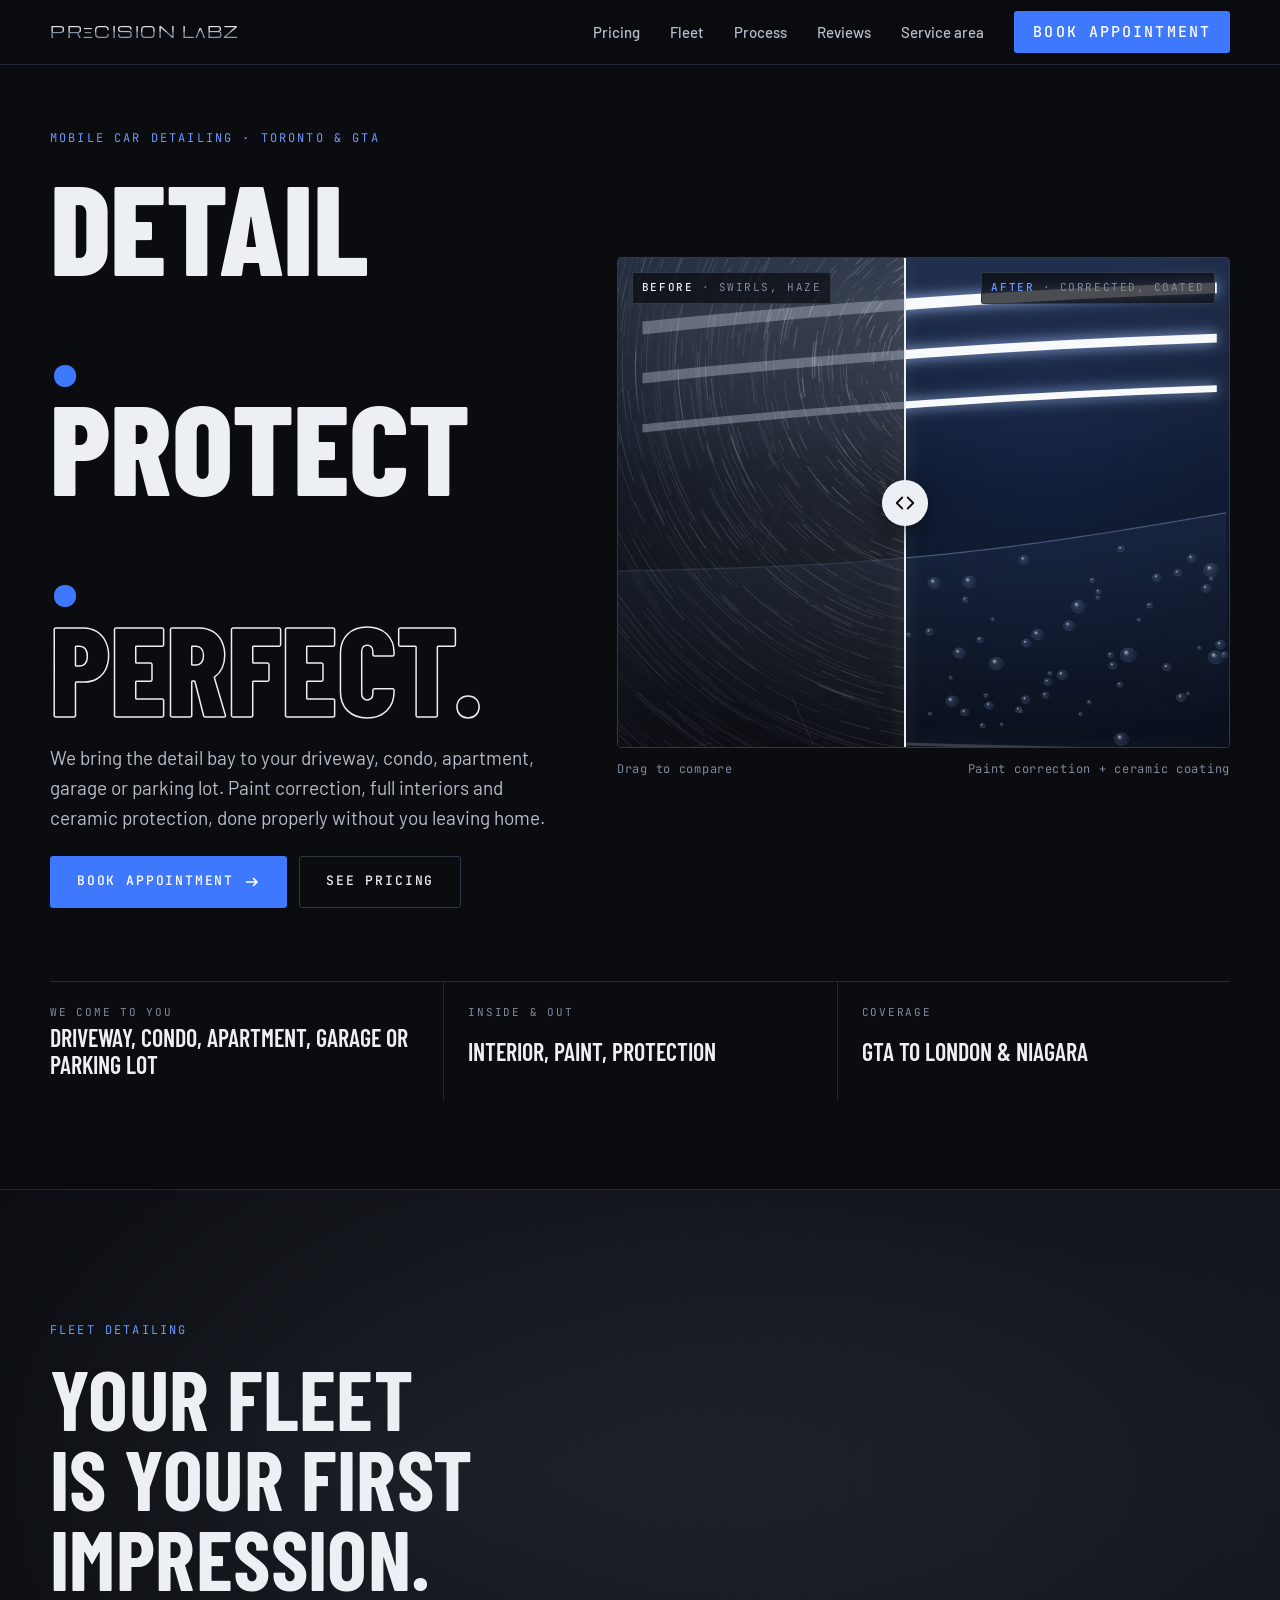
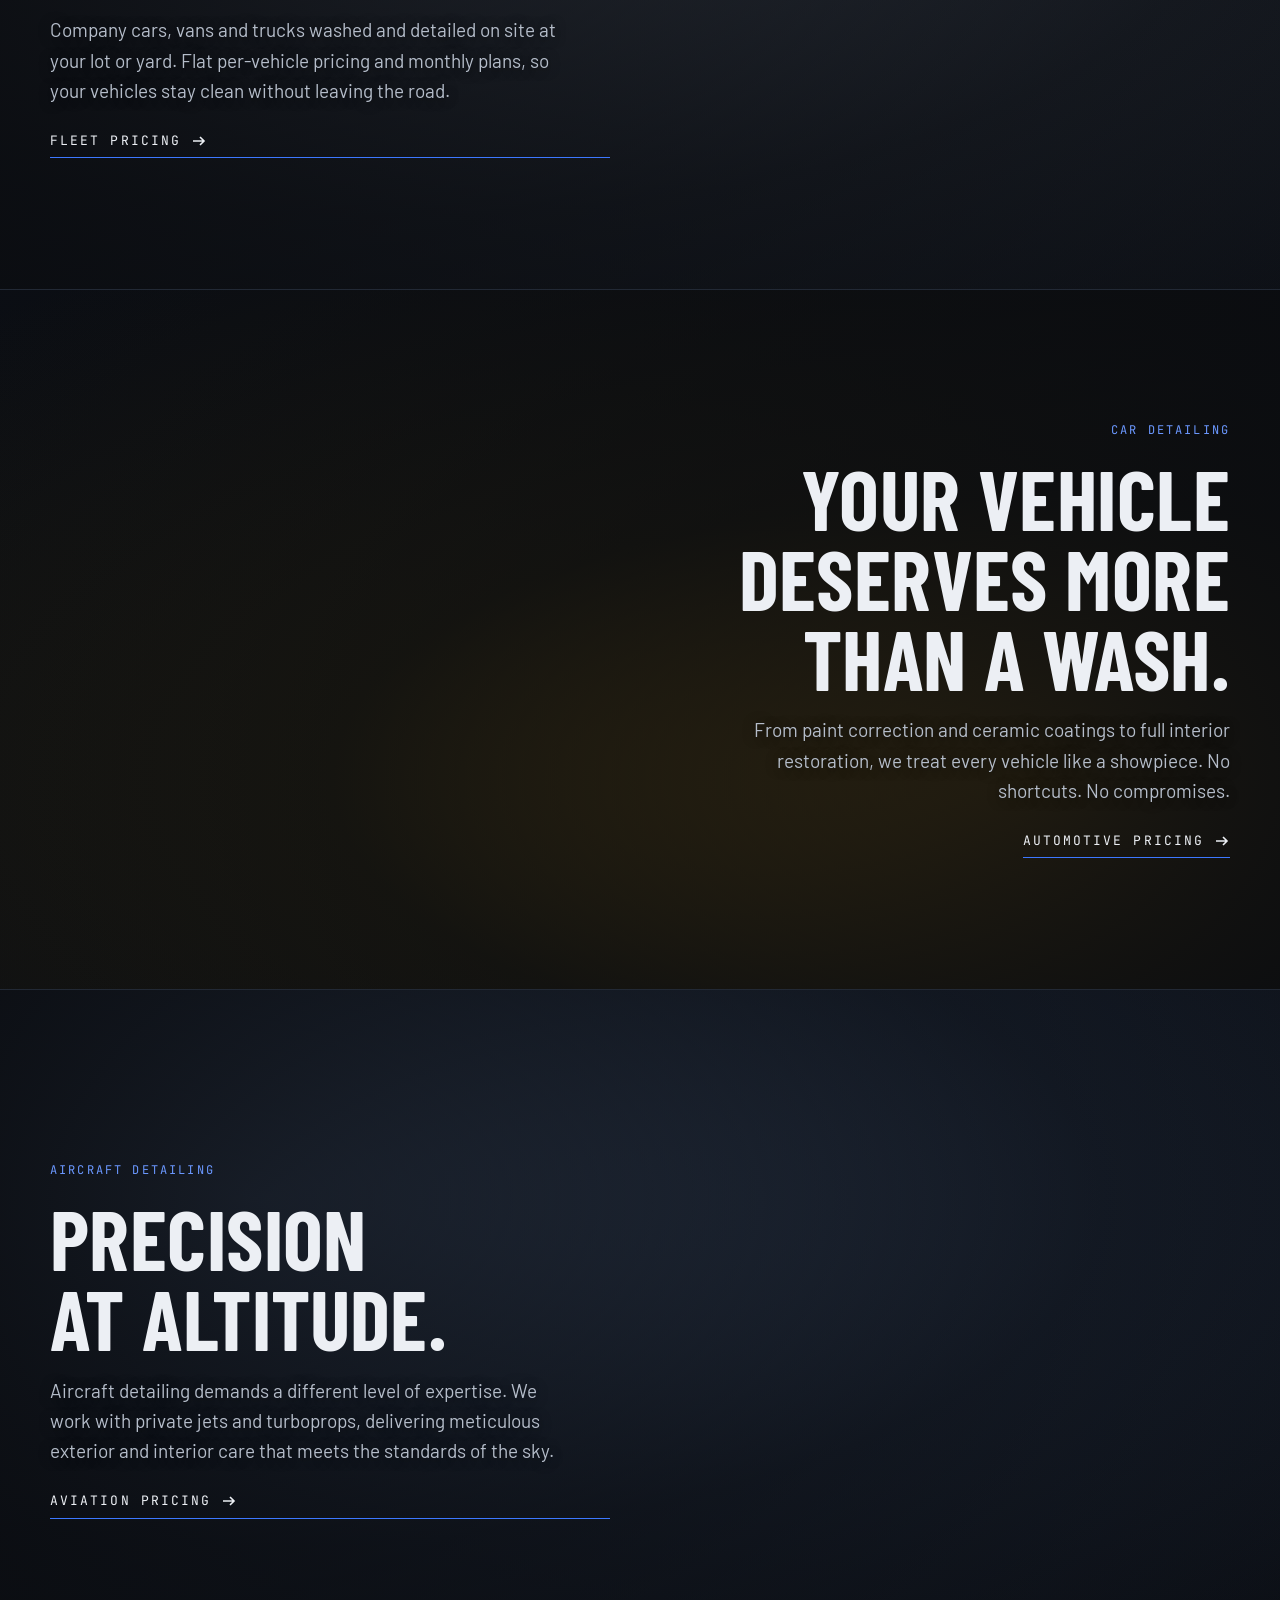
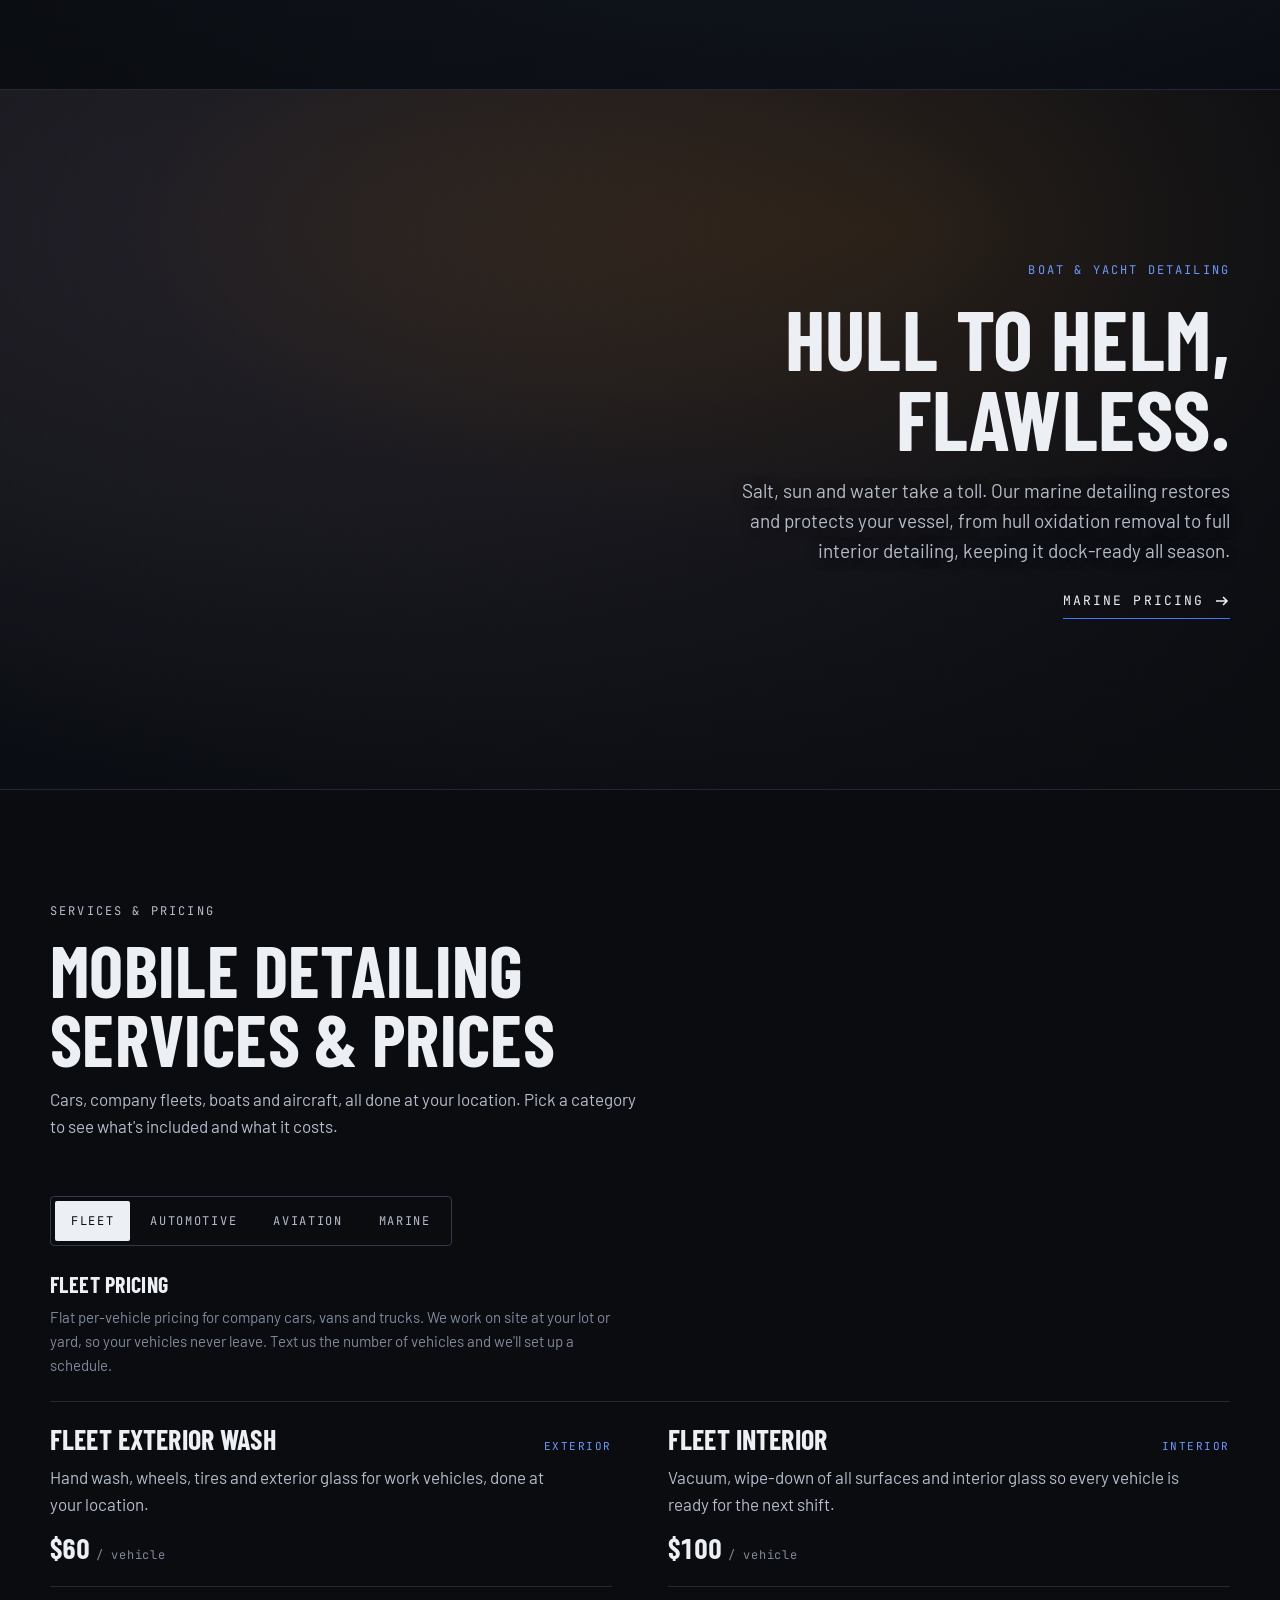
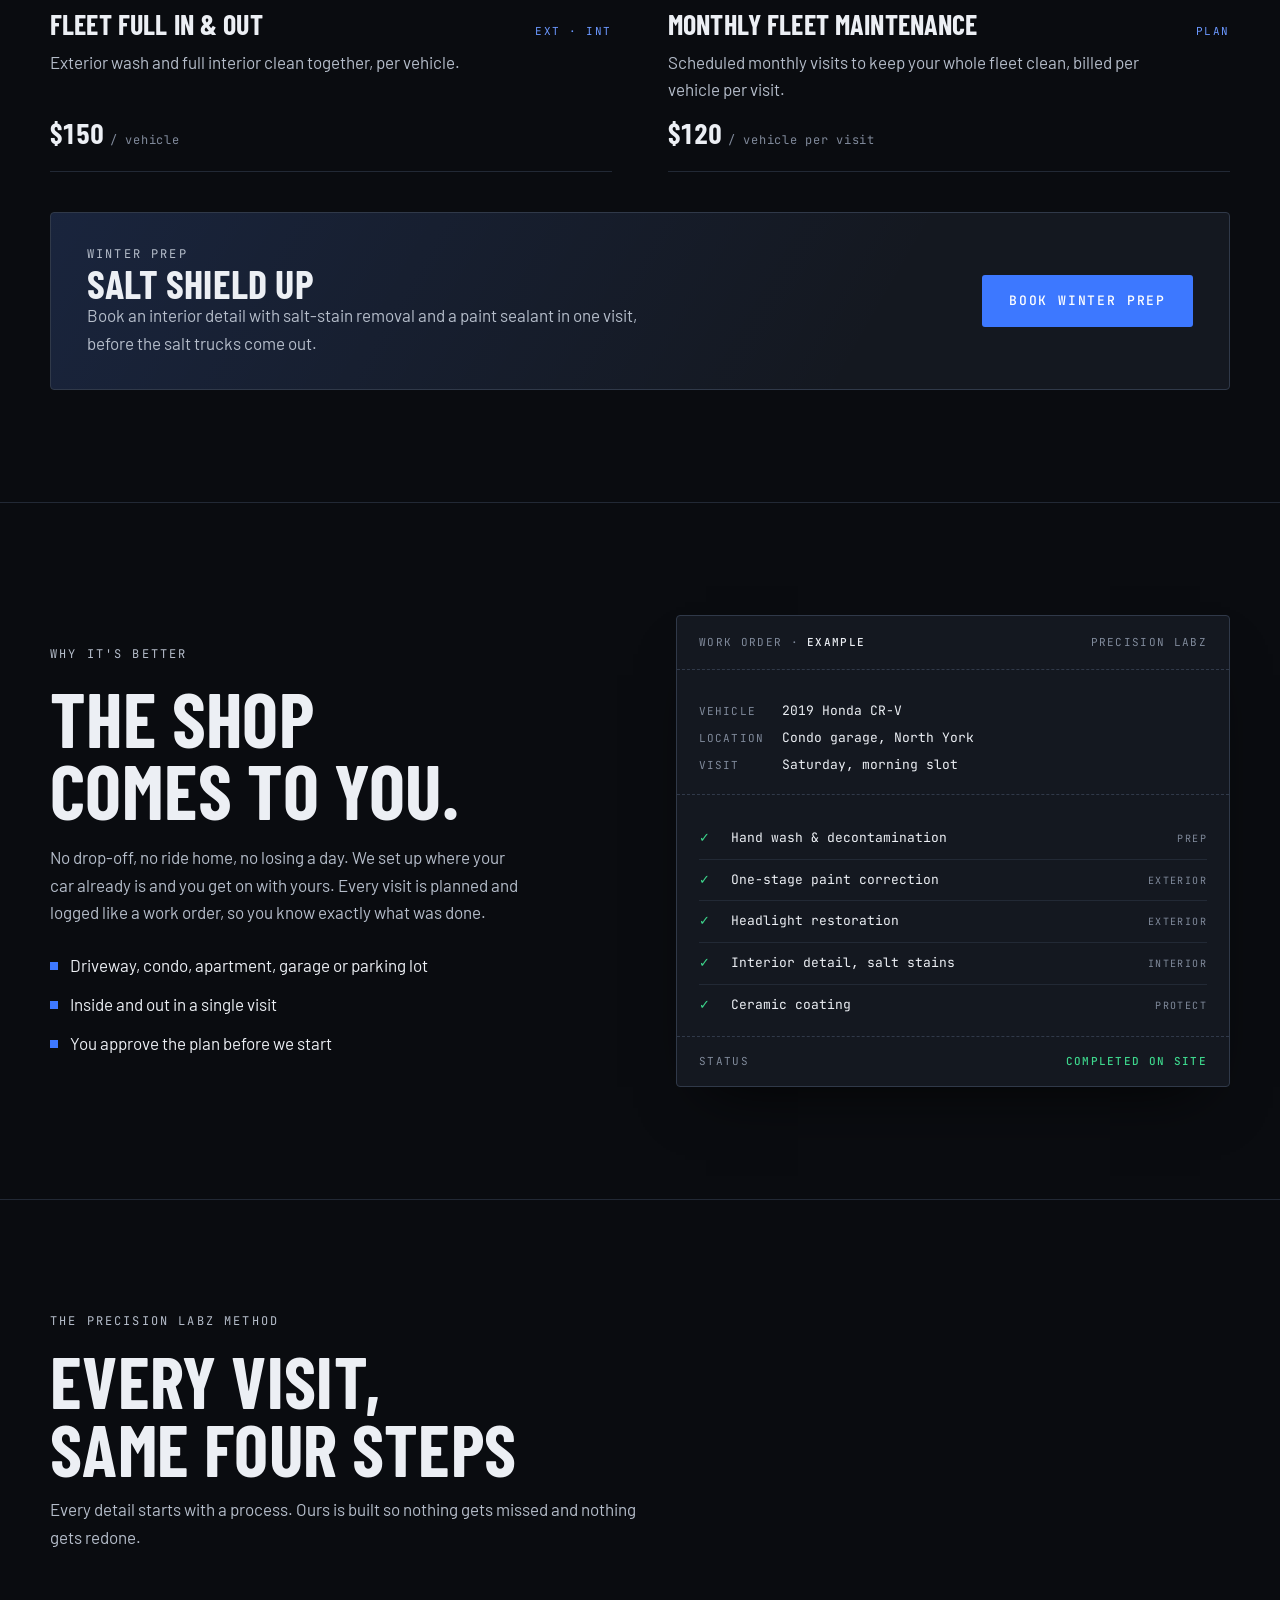
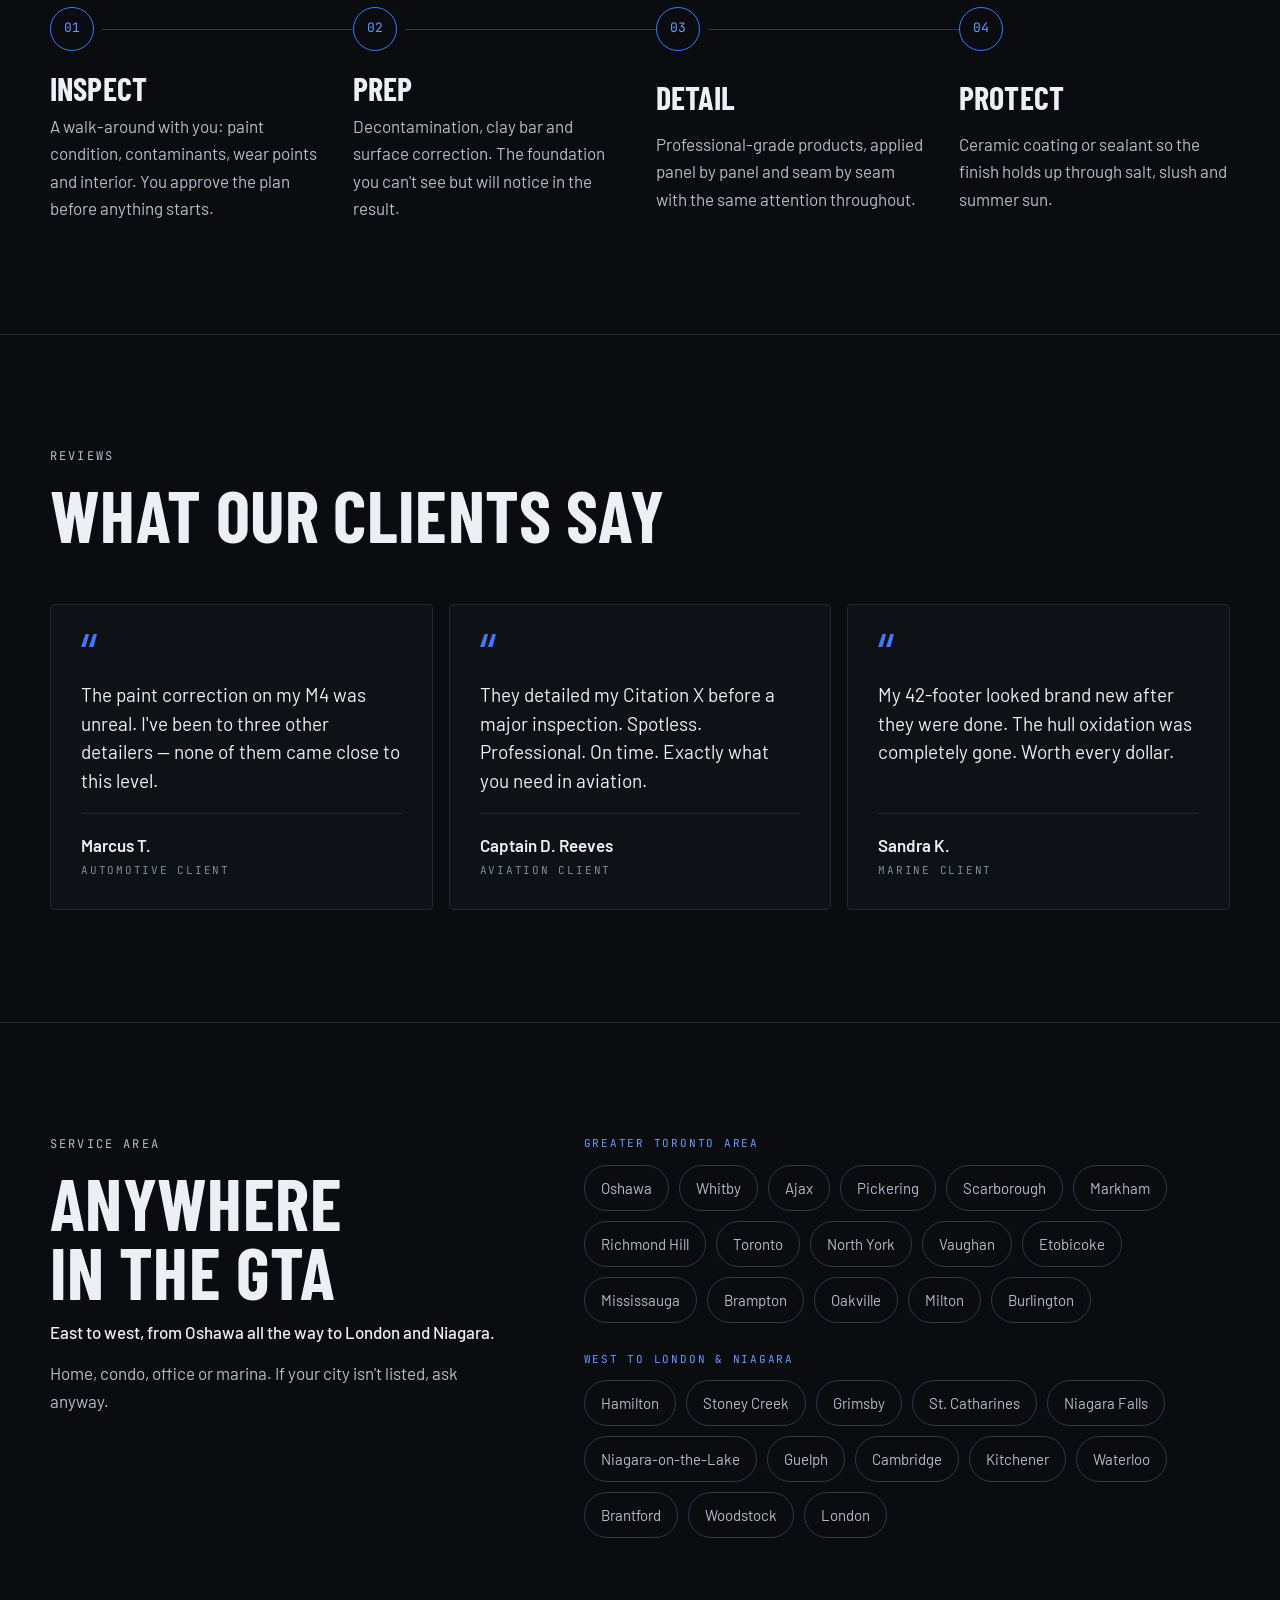
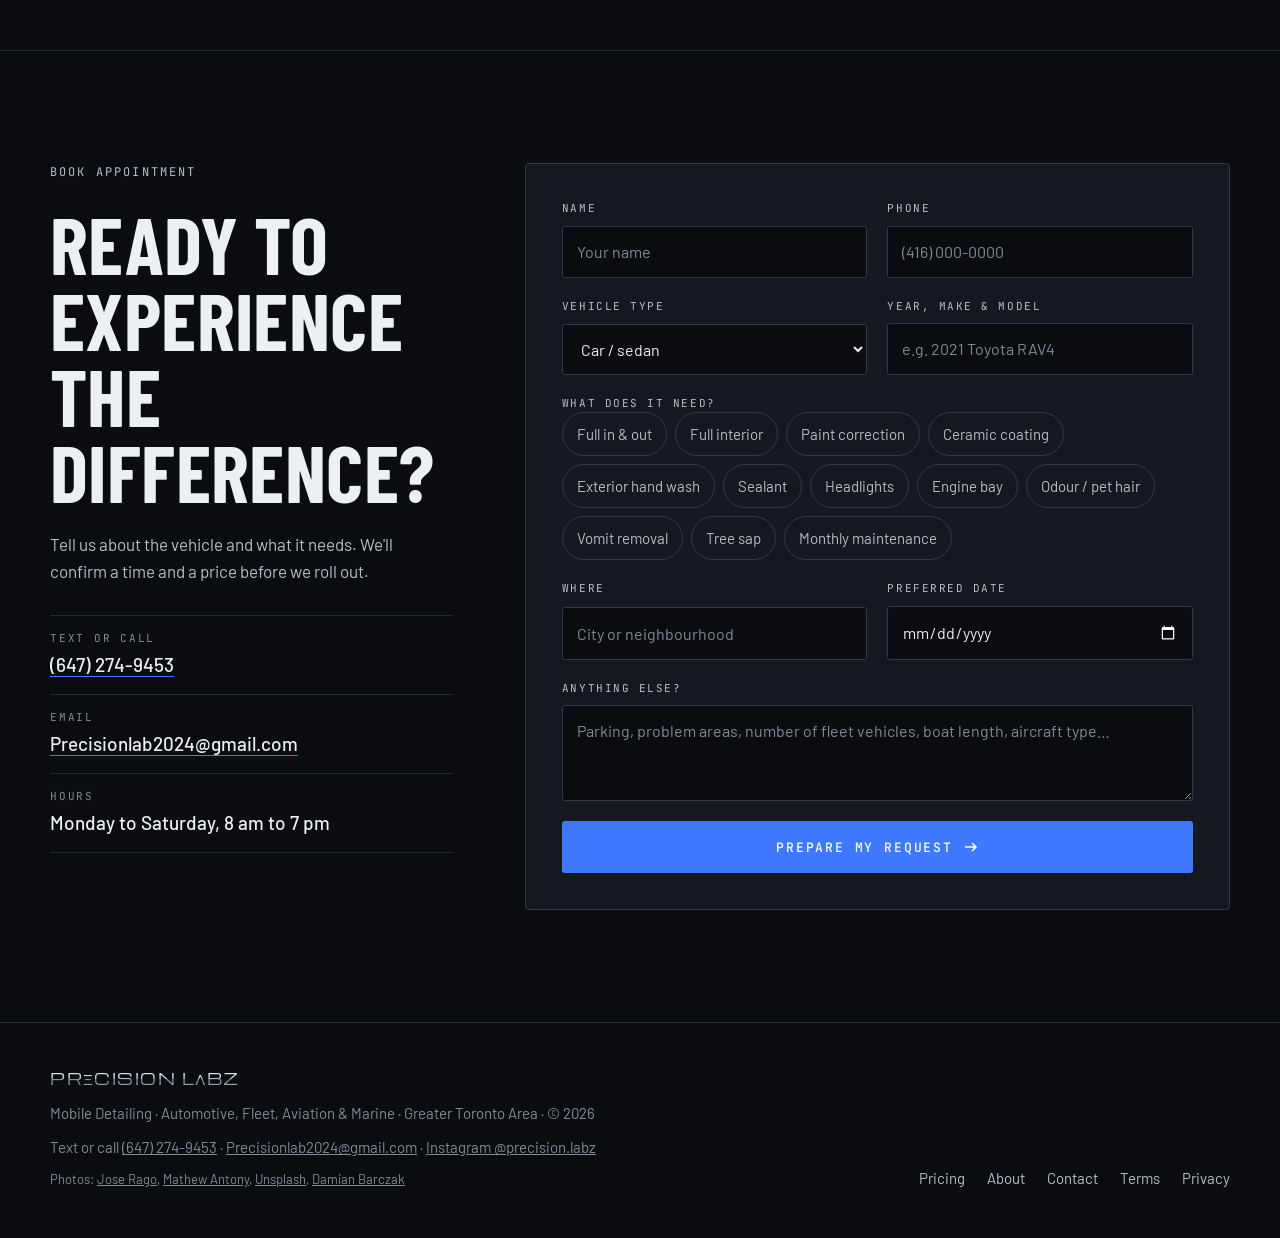
==== commit 1b7cf08a: "Add Fleet photo section first (Fleet, Car, Aviation, Marine); Fleet first in pricing tabs; driveway," ====
--- a/index.html
+++ b/index.html
@@ -1211,6 +1211,7 @@
 .feature-link{display:inline-flex;align-items:center;gap:10px;margin-top:6px;font-family:var(--f-mono);font-size:13px;letter-spacing:.16em;text-transform:uppercase;text-decoration:none;color:var(--fg);padding-bottom:6px;border-bottom:1px solid var(--accent)}
 .feature-link svg{width:16px;height:16px;transition:transform .2s}
 .feature-link:hover svg{transform:translateX(3px)}
+.feature.fleet .feature-bg{background-image:url("https://images.unsplash.com/photo-1653307592451-de5c3942ba2a?auto=format&fit=crop&w=1800&q=70"),radial-gradient(120% 90% at 30% 40%,#3a414d 0%,#171b22 55%,#0b0e14 100%);background-position:center}
 .feature.auto .feature-bg{background-image:url("https://images.unsplash.com/photo-1725199294836-d48bc3804281?auto=format&fit=crop&w=1800&q=70"),radial-gradient(120% 90% at 80% 70%,#5a4310 0%,#1a1810 45%,#0b0e14 100%);background-position:70% center}
 .feature.air .feature-bg{background-image:url("https://images.unsplash.com/photo-1474302770737-173ee21bab63?auto=format&fit=crop&w=1800&q=70"),radial-gradient(120% 90% at 20% 30%,#3a4b66 0%,#151c28 55%,#0b0e14 100%);background-position:35% center}
 .feature.sea .feature-bg{background-image:url("https://images.unsplash.com/photo-1622219969983-45589eae5637?auto=format&fit=crop&w=1800&q=70"),radial-gradient(120% 90% at 70% 20%,#6a4a2a 0%,#24222a 50%,#0b0e14 100%);background-position:60% center}
@@ -1231,7 +1232,7 @@
     <a class="mark" href="#top" aria-label="Precision Labz home">PRΞCISION LΛBZ</a>
     <nav class="nav" aria-label="Main">
       <a href="#services">Pricing</a>
-      <a href="#services" data-tab="fleet">Fleet</a>
+      <a href="#fleet">Fleet</a>
       <a href="#process">Process</a>
       <a href="#reviews">Reviews</a>
       <a href="#area">Service area</a>
@@ -1242,7 +1243,7 @@
   <div class="mobile-nav" id="mobileNav" hidden>
     <div class="wrap">
       <a href="#services">Pricing</a>
-      <a href="#services" data-tab="fleet">Fleet</a>
+      <a href="#fleet">Fleet</a>
       <a href="#process">Process</a>
       <a href="#reviews">Reviews</a>
       <a href="#area">Service area</a>
@@ -1263,7 +1264,7 @@
           <span>Protect<span class="dot">.</span></span>
           <span class="stroke">Perfect.</span>
         </h1>
-        <p class="lede">We bring the detail bay to your driveway, condo garage or office lot. Paint correction, full interiors and ceramic protection, done properly without you leaving home.</p>
+        <p class="lede">We bring the detail bay to your driveway, condo, apartment, garage or parking lot. Paint correction, full interiors and ceramic protection, done properly without you leaving home.</p>
         <div class="cta-row">
           <a class="btn btn-primary" href="#book">Book appointment
             <svg viewBox="0 0 16 16" fill="none" stroke="currentColor" stroke-width="1.6" aria-hidden="true"><path d="M2 8h11M9 4l4 4-4 4"/></svg></a>
@@ -1286,7 +1287,7 @@
       </div>
 
       <dl class="proof">
-        <div><dt>We come to you</dt><dd>Driveway, garage or lot</dd></div>
+        <div><dt>We come to you</dt><dd>Driveway, condo, apartment, garage or parking lot</dd></div>
         <div><dt>Inside &amp; out</dt><dd>Interior, paint, protection</dd></div>
         <div><dt>Coverage</dt><dd>GTA to London &amp; Niagara</dd></div>
       </dl>
@@ -1294,7 +1295,17 @@
   </section>
 
   <!-- AUTOMOTIVE / AVIATION / MARINE -->
-  <section class="feature auto" id="automotive">
+  <section class="feature fleet" id="fleet">
+    <div class="feature-bg" role="img" aria-label="Row of delivery trucks parked side by side"></div>
+    <div class="wrap"><div class="feature-copy">
+      <p class="eyebrow">Fleet detailing</p>
+      <h2>Your fleet is your first impression.</h2>
+      <p>Company cars, vans and trucks washed and detailed on site at your lot or yard. Flat per-vehicle pricing and monthly plans, so your vehicles stay clean without leaving the road.</p>
+      <a class="feature-link" href="#services" data-tab="fleet">Fleet pricing <svg viewBox="0 0 16 16" fill="none" stroke="currentColor" stroke-width="1.6" aria-hidden="true"><path d="M2 8h11M9 4l4 4-4 4"/></svg></a>
+    </div></div>
+  </section>
+
+  <section class="feature auto right" id="automotive">
     <div class="feature-bg" role="img" aria-label="Yellow sports car in a garage"></div>
     <div class="wrap"><div class="feature-copy">
       <p class="eyebrow">Car detailing</p>
@@ -1304,7 +1315,7 @@
     </div></div>
   </section>
 
-  <section class="feature air right" id="aviation">
+  <section class="feature air" id="aviation">
     <div class="feature-bg" role="img" aria-label="White private jet on the tarmac at golden hour"></div>
     <div class="wrap"><div class="feature-copy">
       <p class="eyebrow">Aircraft detailing</p>
@@ -1314,7 +1325,7 @@
     </div></div>
   </section>
 
-  <section class="feature sea" id="marine">
+  <section class="feature sea right" id="marine">
     <div class="feature-bg" role="img" aria-label="Motor yacht at the dock at sunset"></div>
     <div class="wrap"><div class="feature-copy">
       <p class="eyebrow">Boat &amp; yacht detailing</p>
@@ -1334,11 +1345,22 @@
       </div>
 
       <div class="tabs-scroll"><div class="tabs" role="tablist" aria-label="Service category">
-        <button class="tab" role="tab" id="tab-auto" aria-controls="panel-auto" aria-selected="true">Automotive</button>
-        <button class="tab" role="tab" id="tab-fleet" aria-controls="panel-fleet" aria-selected="false" tabindex="-1">Fleet</button>
+        <button class="tab" role="tab" id="tab-fleet" aria-controls="panel-fleet" aria-selected="true">Fleet</button>
+        <button class="tab" role="tab" id="tab-auto" aria-controls="panel-auto" aria-selected="false" tabindex="-1">Automotive</button>
+        <button class="tab" role="tab" id="tab-aviation" aria-controls="panel-aviation" aria-selected="false" tabindex="-1">Aviation</button>
         <button class="tab" role="tab" id="tab-marine" aria-controls="panel-marine" aria-selected="false" tabindex="-1">Marine</button>
-        <button class="tab" role="tab" id="tab-aviation" aria-controls="panel-aviation" aria-selected="false" tabindex="-1">Aviation</button>
       </div></div>
+
+      <div class="tabpanel" role="tabpanel" id="panel-fleet" aria-labelledby="tab-fleet" tabindex="0">
+        <h3 class="panel-title">Fleet pricing</h3>
+        <p class="panel-note">Flat per-vehicle pricing for company cars, vans and trucks. We work on site at your lot or yard, so your vehicles never leave. Text us the number of vehicles and we&#x27;ll set up a schedule.</p>
+        <ul class="svc-list">
+          <li class="svc"><div class="svc-top"><h3>Fleet exterior wash</h3><span class="tag">Exterior</span></div><p>Hand wash, wheels, tires and exterior glass for work vehicles, done at your location.</p><div class="svc-foot"><span class="svc-price">$60 <small>/ vehicle</small></span></div></li>
+          <li class="svc"><div class="svc-top"><h3>Fleet interior</h3><span class="tag">Interior</span></div><p>Vacuum, wipe-down of all surfaces and interior glass so every vehicle is ready for the next shift.</p><div class="svc-foot"><span class="svc-price">$100 <small>/ vehicle</small></span></div></li>
+          <li class="svc"><div class="svc-top"><h3>Fleet full in &amp; out</h3><span class="tag">Ext · Int</span></div><p>Exterior wash and full interior clean together, per vehicle.</p><div class="svc-foot"><span class="svc-price">$150 <small>/ vehicle</small></span></div></li>
+          <li class="svc"><div class="svc-top"><h3>Monthly fleet maintenance</h3><span class="tag">Plan</span></div><p>Scheduled monthly visits to keep your whole fleet clean, billed per vehicle per visit.</p><div class="svc-foot"><span class="svc-price">$120 <small>/ vehicle per visit</small></span></div></li>
+        </ul>
+      </div>
 
       <div class="tabpanel" role="tabpanel" id="panel-auto" aria-labelledby="tab-auto" tabindex="0">
         <h3 class="panel-title">Automotive pricing</h3>
@@ -1357,16 +1379,18 @@
           <li class="svc"><div class="svc-top"><h3>Ceramic coating</h3><span class="tag">Protection</span></div><p>Long-term gloss and protection that makes every wash easier. Applied after full decontamination and correction.</p><div class="svc-foot"><span class="svc-price quote">Ask for a quote</span><span class="svc-time" aria-label="Estimated time 5–8 hrs"><svg viewBox="0 0 16 16" fill="none" stroke="currentColor" stroke-width="1.5" aria-hidden="true"><circle cx="8" cy="8" r="6.5"/><path d="M8 4.5V8l2.5 1.5"/></svg><span>Est.</span> 5–8 hrs</span></div></li>
         </ul>
       </div>
-      <div class="tabpanel" role="tabpanel" id="panel-fleet" aria-labelledby="tab-fleet" tabindex="0">
-        <h3 class="panel-title">Fleet pricing</h3>
-        <p class="panel-note">Flat per-vehicle pricing for company cars, vans and trucks. We work on site at your lot or yard, so your vehicles never leave. Text us the number of vehicles and we&#x27;ll set up a schedule.</p>
+
+      <div class="tabpanel" role="tabpanel" id="panel-aviation" aria-labelledby="tab-aviation" tabindex="0">
+        <h3 class="panel-title">Aviation pricing</h3>
+        <p class="panel-note">Starting prices for private jets and turboprops. The final quote depends on aircraft size and condition.</p>
         <ul class="svc-list">
-          <li class="svc"><div class="svc-top"><h3>Fleet exterior wash</h3><span class="tag">Exterior</span></div><p>Hand wash, wheels, tires and exterior glass for work vehicles, done at your location.</p><div class="svc-foot"><span class="svc-price">$60 <small>/ vehicle</small></span></div></li>
-          <li class="svc"><div class="svc-top"><h3>Fleet interior</h3><span class="tag">Interior</span></div><p>Vacuum, wipe-down of all surfaces and interior glass so every vehicle is ready for the next shift.</p><div class="svc-foot"><span class="svc-price">$100 <small>/ vehicle</small></span></div></li>
-          <li class="svc"><div class="svc-top"><h3>Fleet full in &amp; out</h3><span class="tag">Ext · Int</span></div><p>Exterior wash and full interior clean together, per vehicle.</p><div class="svc-foot"><span class="svc-price">$150 <small>/ vehicle</small></span></div></li>
-          <li class="svc"><div class="svc-top"><h3>Monthly fleet maintenance</h3><span class="tag">Plan</span></div><p>Scheduled monthly visits to keep your whole fleet clean, billed per vehicle per visit.</p><div class="svc-foot"><span class="svc-price">$120 <small>/ vehicle per visit</small></span></div></li>
+          <li class="svc"><div class="svc-top"><h3>Aircraft exterior wash</h3><span class="tag">Exterior</span></div><p>Fuselage, wings, gear areas and windows washed to aviation standards.</p><div class="svc-foot"><span class="svc-price"><small class="pre">From</small> $500</span></div></li>
+          <li class="svc"><div class="svc-top"><h3>Aircraft interior detail</h3><span class="tag">Interior</span></div><p>Seats, carpets, panels, galley and lavatory cleaned, priced per seat.</p><div class="svc-foot"><span class="svc-price"><small class="pre">From</small> $100 <small>/ seat</small></span></div></li>
+          <li class="svc"><div class="svc-top"><h3>Aircraft surface protection</h3><span class="tag">Protection</span></div><p>Long-lasting protective coating for exterior surfaces against UV, grime and weather.</p><div class="svc-foot"><span class="svc-price"><small class="pre">From</small> $1,500</span></div></li>
+          <li class="svc"><div class="svc-top"><h3>Monthly aircraft maintenance</h3><span class="tag">Plan</span></div><p>Scheduled monthly upkeep so the aircraft is always ready to fly.</p><div class="svc-foot"><span class="svc-price"><small class="pre">From</small> $450 <small>/ month</small></span></div></li>
         </ul>
       </div>
+
       <div class="tabpanel" role="tabpanel" id="panel-marine" aria-labelledby="tab-marine" tabindex="0">
         <h3 class="panel-title">Marine pricing</h3>
         <p class="panel-note">Most marine services are priced per foot of boat length. These are starting prices, and the final quote depends on the vessel&#x27;s size and condition.</p>
@@ -1378,16 +1402,6 @@
           <li class="svc"><div class="svc-top"><h3>Monthly marine maintenance</h3><span class="tag">Plan</span></div><p>Recurring washes and upkeep through the season to keep your boat dock-ready.</p><div class="svc-foot"><span class="svc-price"><small class="pre">From</small> $15 <small>/ ft per month</small></span></div></li>
         </ul>
       </div>
-      <div class="tabpanel" role="tabpanel" id="panel-aviation" aria-labelledby="tab-aviation" tabindex="0">
-        <h3 class="panel-title">Aviation pricing</h3>
-        <p class="panel-note">Starting prices for private jets and turboprops. The final quote depends on aircraft size and condition.</p>
-        <ul class="svc-list">
-          <li class="svc"><div class="svc-top"><h3>Aircraft exterior wash</h3><span class="tag">Exterior</span></div><p>Fuselage, wings, gear areas and windows washed to aviation standards.</p><div class="svc-foot"><span class="svc-price"><small class="pre">From</small> $500</span></div></li>
-          <li class="svc"><div class="svc-top"><h3>Aircraft interior detail</h3><span class="tag">Interior</span></div><p>Seats, carpets, panels, galley and lavatory cleaned, priced per seat.</p><div class="svc-foot"><span class="svc-price"><small class="pre">From</small> $100 <small>/ seat</small></span></div></li>
-          <li class="svc"><div class="svc-top"><h3>Aircraft surface protection</h3><span class="tag">Protection</span></div><p>Long-lasting protective coating for exterior surfaces against UV, grime and weather.</p><div class="svc-foot"><span class="svc-price"><small class="pre">From</small> $1,500</span></div></li>
-          <li class="svc"><div class="svc-top"><h3>Monthly aircraft maintenance</h3><span class="tag">Plan</span></div><p>Scheduled monthly upkeep so the aircraft is always ready to fly.</p><div class="svc-foot"><span class="svc-price"><small class="pre">From</small> $450 <small>/ month</small></span></div></li>
-        </ul>
-      </div>
 
       <aside class="season">
         <div>
@@ -1408,7 +1422,7 @@
         <h2>The shop comes to you.</h2>
         <p>No drop-off, no ride home, no losing a day. We set up where your car already is and you get on with yours. Every visit is planned and logged like a work order, so you know exactly what was done.</p>
         <ul class="combo-points">
-          <li>Driveway, condo garage or office lot</li>
+          <li>Driveway, condo, apartment, garage or parking lot</li>
           <li>Inside and out in a single visit</li>
           <li>You approve the plan before we start</li>
         </ul>
@@ -1580,7 +1594,7 @@
       <a class="mark" href="#top">PRΞCISION LΛBZ</a>
       <p>Mobile Detailing · Automotive, Fleet, Aviation &amp; Marine · Greater Toronto Area · © 2026</p>
       <p>Text or call <a href="sms:+16472749453">(647) 274-9453</a> · <a href="mailto:Precisionlab2024@gmail.com">Precisionlab2024@gmail.com</a> · <a href="https://www.instagram.com/precision.labz/" target="_blank" rel="noopener me">Instagram @precision.labz</a></p>
-      <p class="photo-credit">Photos: <a href="https://unsplash.com/@martuflex" target="_blank" rel="noopener">Mathew Antony</a>, <a href="https://unsplash.com/photos/private-jet-on-tarmac-at-sunset-6w_dYdazo20" target="_blank" rel="noopener">Unsplash</a>, <a href="https://unsplash.com/@barczakshoots" target="_blank" rel="noopener">Damian Barczak</a></p>
+      <p class="photo-credit">Photos: <a href="https://unsplash.com/@ragojose" target="_blank" rel="noopener">Jose Rago</a>, <a href="https://unsplash.com/@martuflex" target="_blank" rel="noopener">Mathew Antony</a>, <a href="https://unsplash.com/photos/private-jet-on-tarmac-at-sunset-6w_dYdazo20" target="_blank" rel="noopener">Unsplash</a>, <a href="https://unsplash.com/@barczakshoots" target="_blank" rel="noopener">Damian Barczak</a></p>
     </div>
     <nav class="foot-links" aria-label="Footer">
       <a href="#services">Pricing</a><a href="about.html">About</a><a href="contact.html">Contact</a><a href="terms.html">Terms</a><a href="privacy.html">Privacy</a>
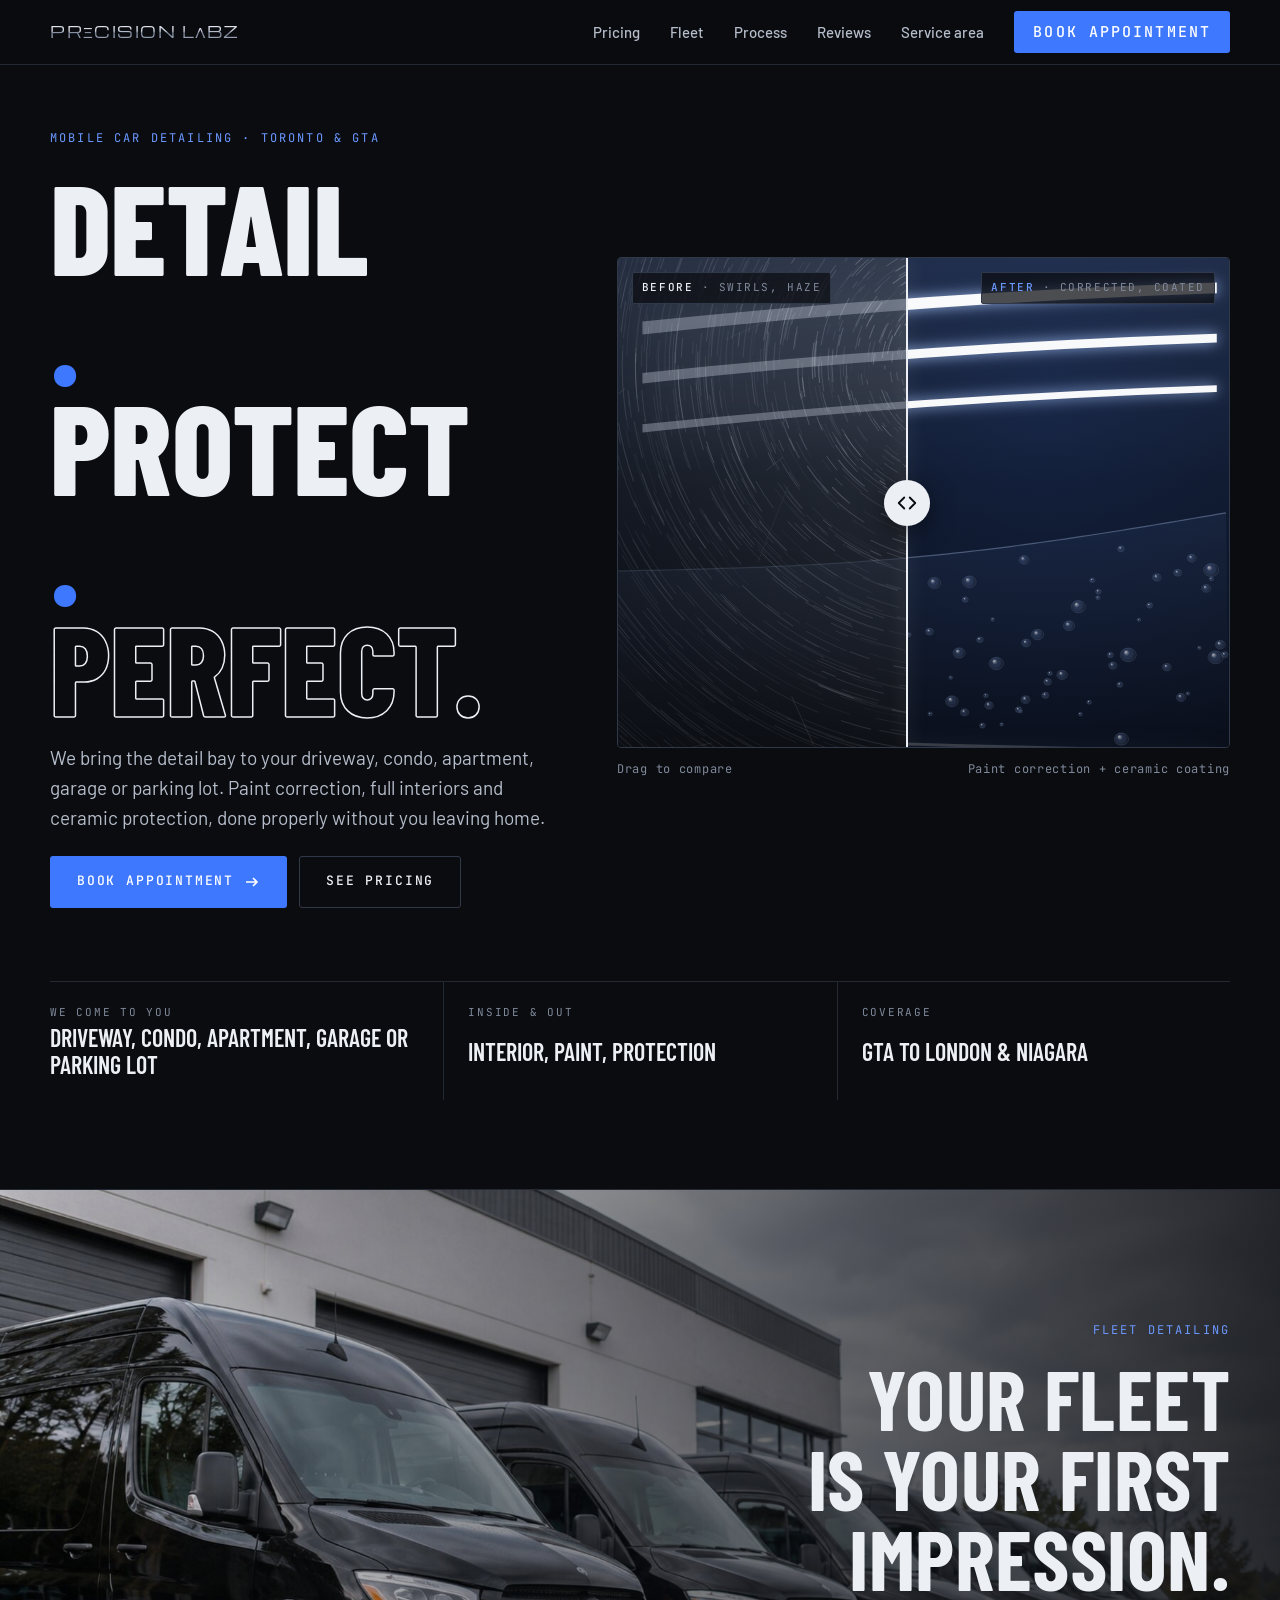
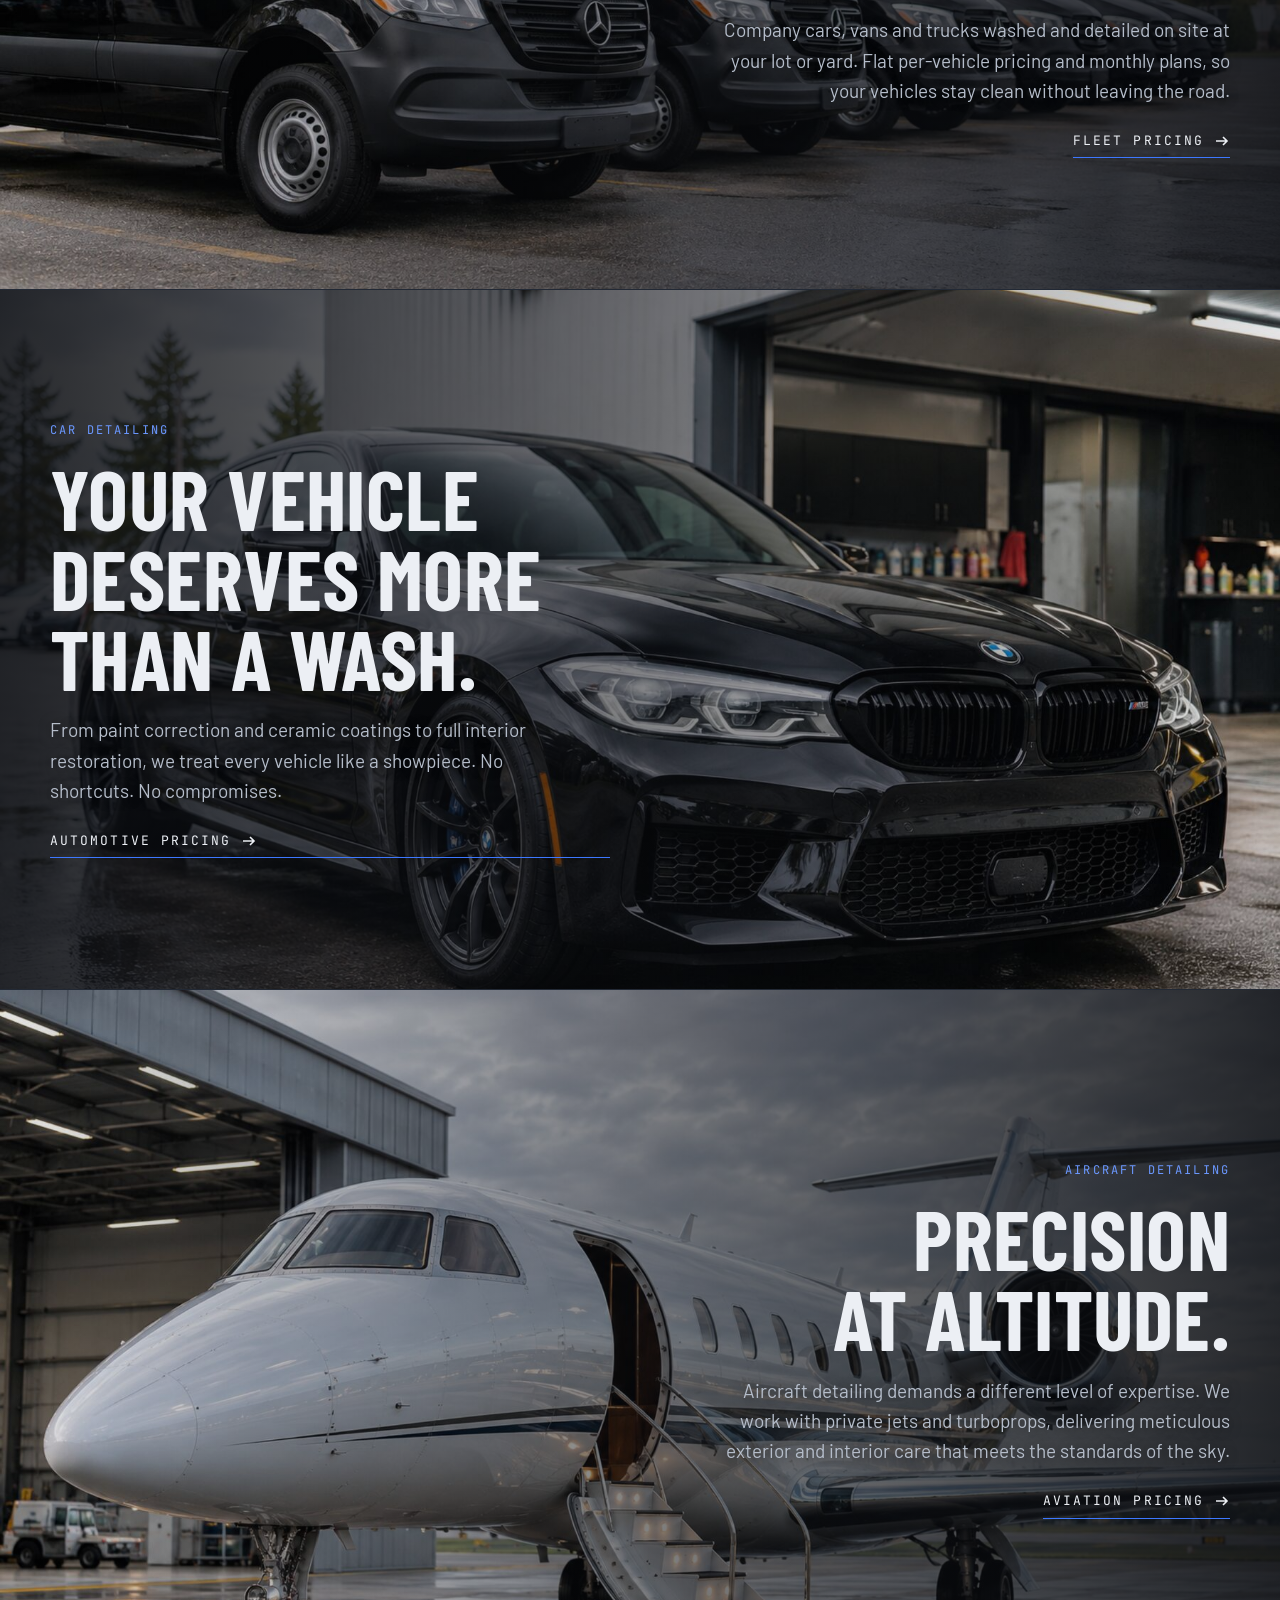
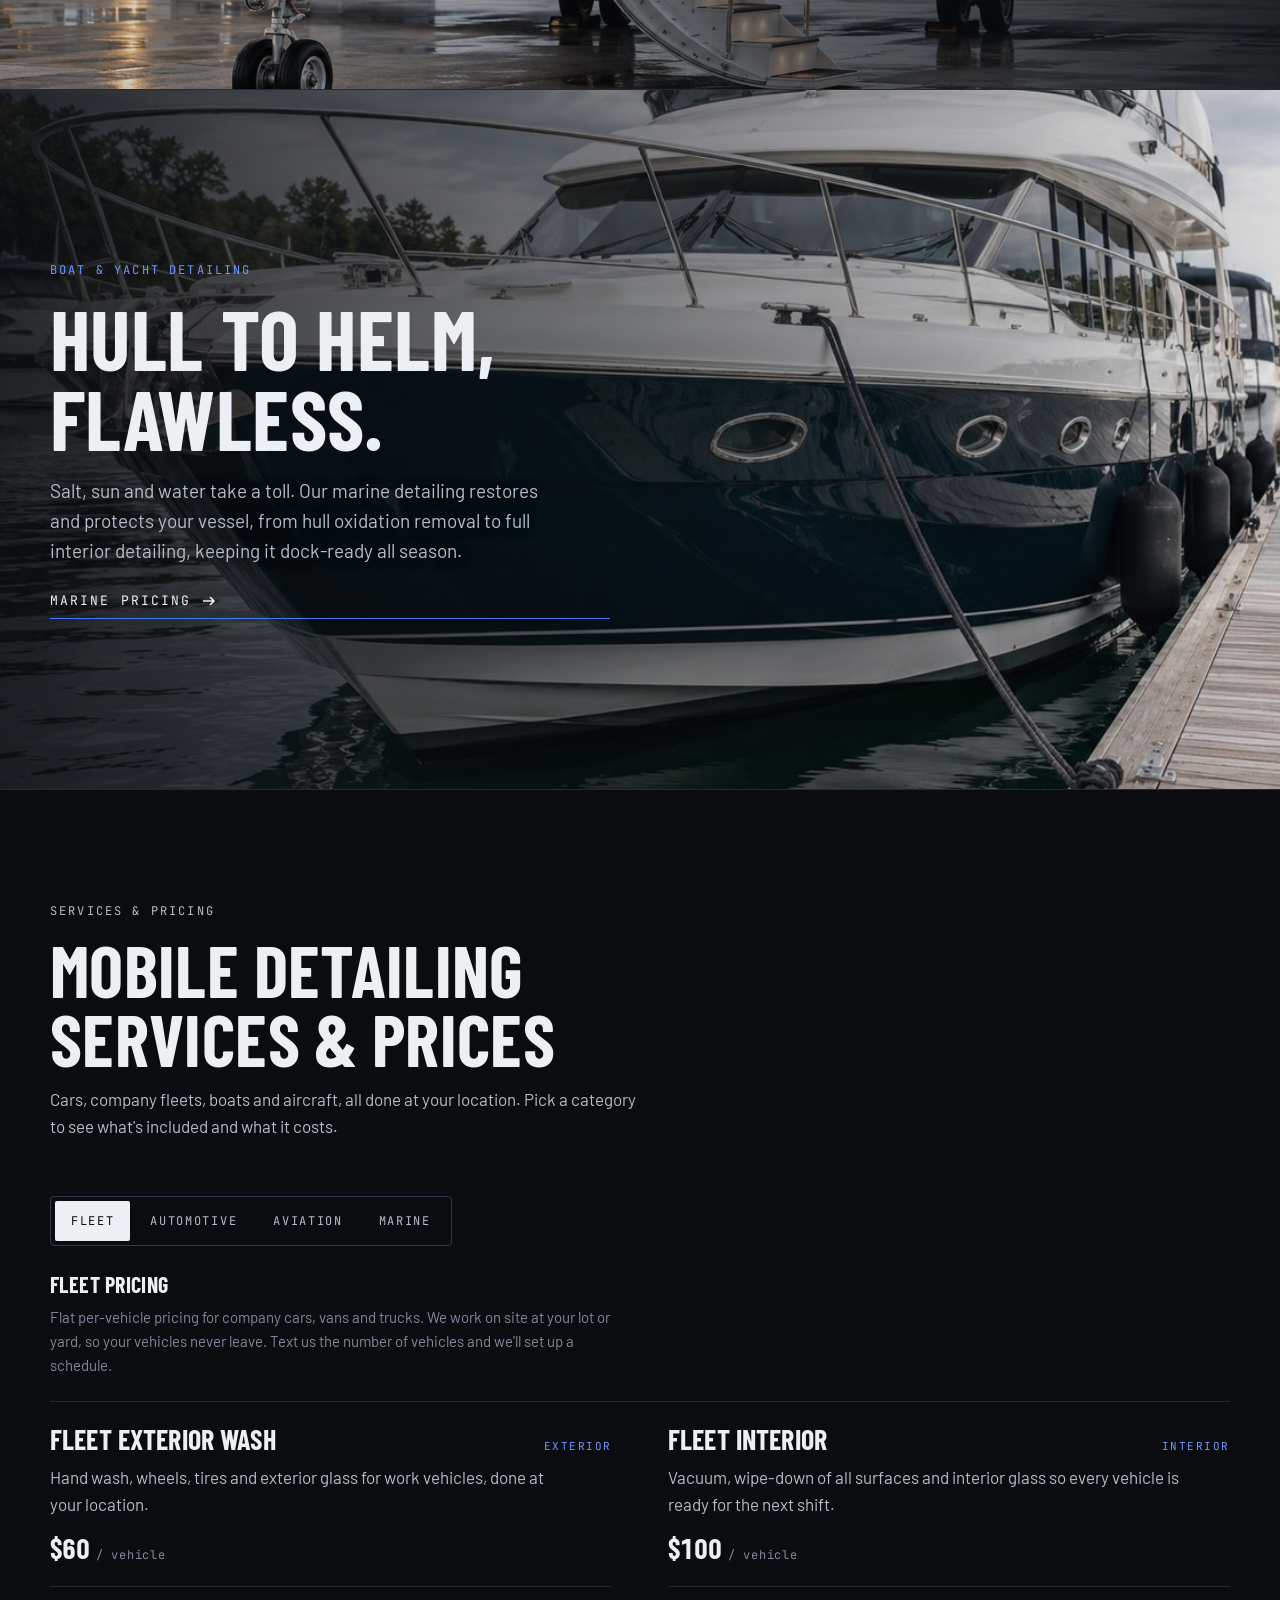
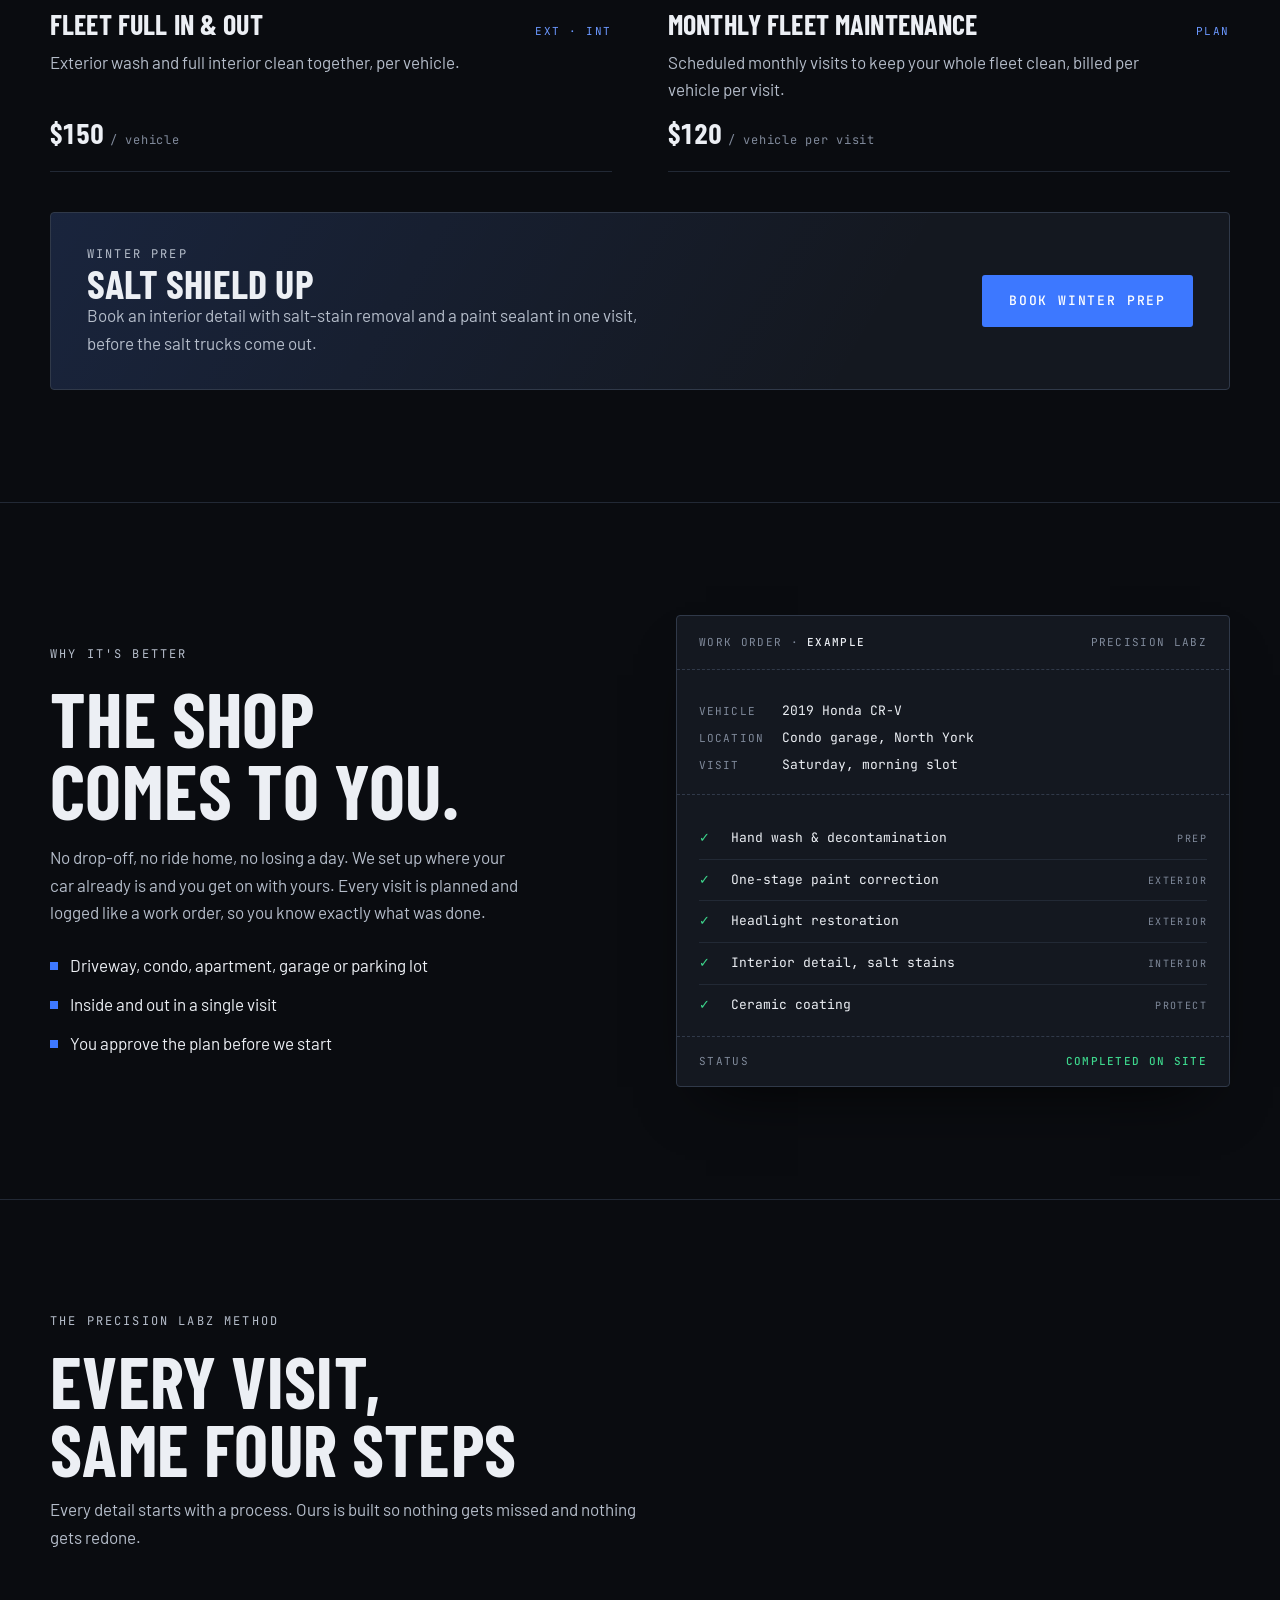
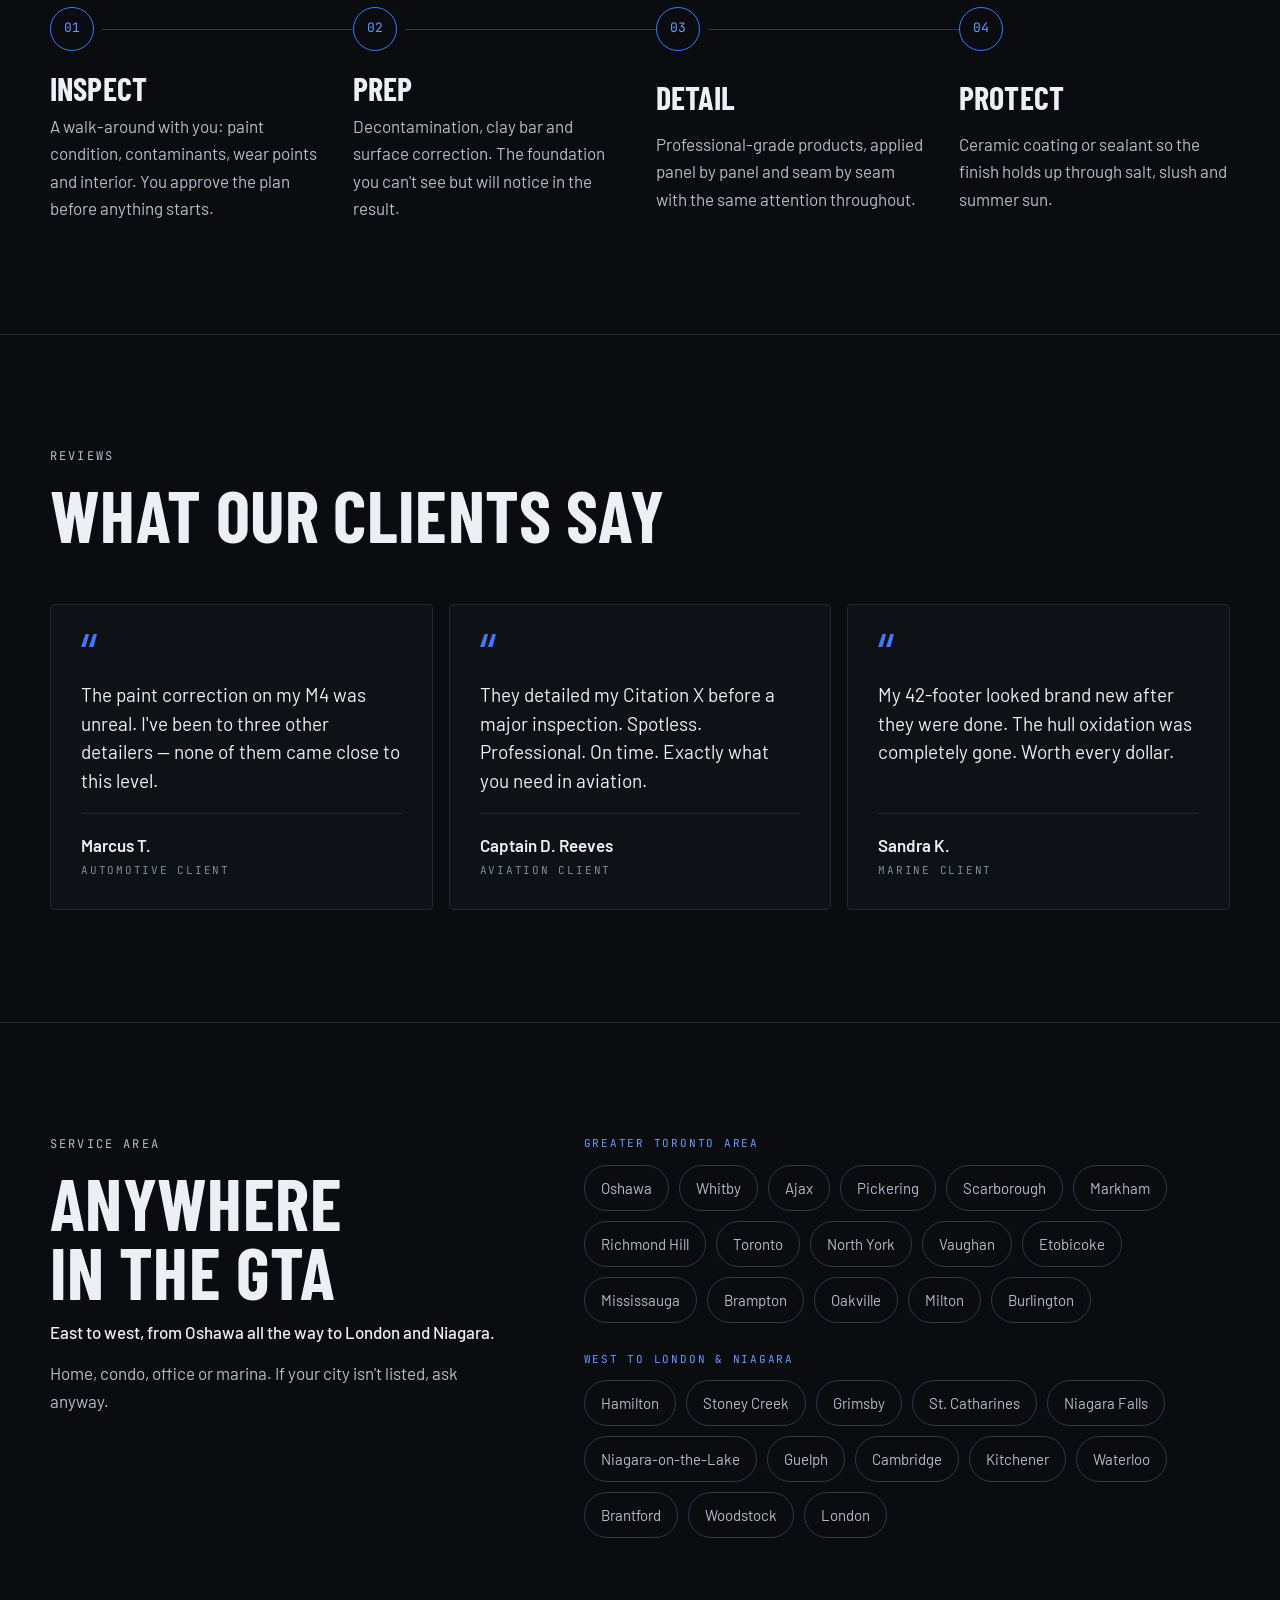
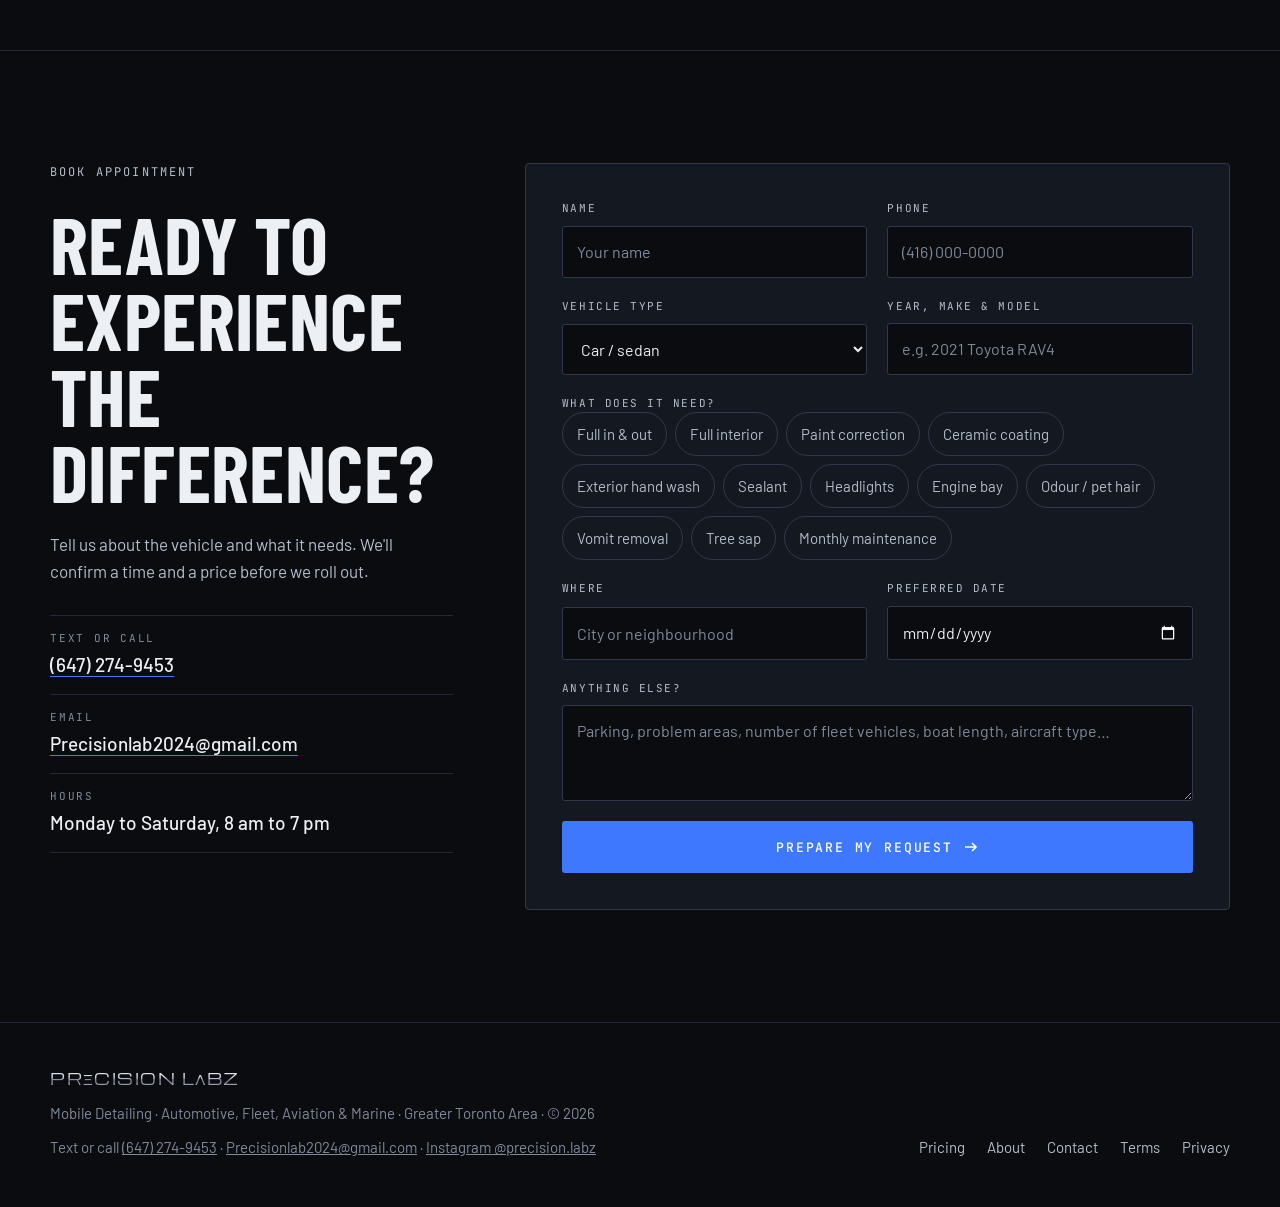
==== commit afff1669: "Use Precision Labz photos for fleet, car, aviation and marine sections; monthly maintenance last in " ====
--- a/index.html
+++ b/index.html
@@ -21,14 +21,14 @@
 <meta property="og:title" content="Mobile Car Detailing in Toronto &amp; the GTA | Precision Labz">
 <meta property="og:description" content="Paint correction, ceramic coating and interior detailing at your driveway, garage or lot. GTA to London and Niagara.">
 <meta property="og:url" content="https://precisionlabz.ca/">
-<meta property="og:image" content="https://images.unsplash.com/photo-1725199294836-d48bc3804281?auto=format&fit=crop&w=1200&h=630&q=70">
+<meta property="og:image" content="https://precisionlabz.ca/photos/share.jpg">
 <meta property="og:image:width" content="1200">
 <meta property="og:image:height" content="630">
-<meta property="og:image:alt" content="Yellow sports car in a detailing garage">
+<meta property="og:image:alt" content="Black sports sedan outside a detailing garage">
 <meta name="twitter:card" content="summary_large_image">
 <meta name="twitter:title" content="Mobile Car Detailing in Toronto &amp; the GTA | Precision Labz">
 <meta name="twitter:description" content="Paint correction, ceramic coating and interior detailing at your door. GTA to London and Niagara.">
-<meta name="twitter:image" content="https://images.unsplash.com/photo-1725199294836-d48bc3804281?auto=format&fit=crop&w=1200&h=630&q=70">
+<meta name="twitter:image" content="https://precisionlabz.ca/photos/share.jpg">
 <script type="application/ld+json">
 {
  "@context": "https://schema.org",
@@ -42,7 +42,7 @@
    "name": "Precision Labz",
    "description": "Mobile detailing for cars, company fleets, boats and aircraft that comes to you across the Greater Toronto Area, west to London and Niagara.",
    "url": "https://precisionlabz.ca/",
-   "image": "https://images.unsplash.com/photo-1725199294836-d48bc3804281?auto=format&fit=crop&w=1200&h=630&q=70",
+   "image": "https://precisionlabz.ca/photos/share.jpg",
    "telephone": "+1-647-274-9453",
    "email": "Precisionlab2024@gmail.com",
    "address": {
@@ -545,7 +545,7 @@
    "inLanguage": "en-CA",
    "primaryImageOfPage": {
     "@type": "ImageObject",
-    "url": "https://images.unsplash.com/photo-1725199294836-d48bc3804281?auto=format&fit=crop&w=1200&h=630&q=70"
+    "url": "https://precisionlabz.ca/photos/share.jpg"
    },
    "significantLink": [
     "https://precisionlabz.ca/about.html",
@@ -1211,10 +1211,10 @@
 .feature-link{display:inline-flex;align-items:center;gap:10px;margin-top:6px;font-family:var(--f-mono);font-size:13px;letter-spacing:.16em;text-transform:uppercase;text-decoration:none;color:var(--fg);padding-bottom:6px;border-bottom:1px solid var(--accent)}
 .feature-link svg{width:16px;height:16px;transition:transform .2s}
 .feature-link:hover svg{transform:translateX(3px)}
-.feature.fleet .feature-bg{background-image:url("https://images.unsplash.com/photo-1653307592451-de5c3942ba2a?auto=format&fit=crop&w=1800&q=70"),radial-gradient(120% 90% at 30% 40%,#3a414d 0%,#171b22 55%,#0b0e14 100%);background-position:center}
-.feature.auto .feature-bg{background-image:url("https://images.unsplash.com/photo-1725199294836-d48bc3804281?auto=format&fit=crop&w=1800&q=70"),radial-gradient(120% 90% at 80% 70%,#5a4310 0%,#1a1810 45%,#0b0e14 100%);background-position:70% center}
-.feature.air .feature-bg{background-image:url("https://images.unsplash.com/photo-1474302770737-173ee21bab63?auto=format&fit=crop&w=1800&q=70"),radial-gradient(120% 90% at 20% 30%,#3a4b66 0%,#151c28 55%,#0b0e14 100%);background-position:35% center}
-.feature.sea .feature-bg{background-image:url("https://images.unsplash.com/photo-1622219969983-45589eae5637?auto=format&fit=crop&w=1800&q=70"),radial-gradient(120% 90% at 70% 20%,#6a4a2a 0%,#24222a 50%,#0b0e14 100%);background-position:60% center}
+.feature.fleet .feature-bg{background-image:url("photos/fleet.jpg"),radial-gradient(120% 90% at 30% 40%,#3a414d 0%,#171b22 55%,#0b0e14 100%);background-position:center 60%}
+.feature.auto .feature-bg{background-image:url("photos/car.jpg"),radial-gradient(120% 90% at 80% 70%,#5a4310 0%,#1a1810 45%,#0b0e14 100%);background-position:58% center}
+.feature.air .feature-bg{background-image:url("photos/aviation.jpg"),radial-gradient(120% 90% at 20% 30%,#3a4b66 0%,#151c28 55%,#0b0e14 100%);background-position:center 55%}
+.feature.sea .feature-bg{background-image:url("photos/marine.jpg"),radial-gradient(120% 90% at 70% 20%,#6a4a2a 0%,#24222a 50%,#0b0e14 100%);background-position:center 62%}
 
 /* Service duration */
 .svc{grid-template-rows:auto 1fr auto}
@@ -1295,8 +1295,8 @@
   </section>
 
   <!-- AUTOMOTIVE / AVIATION / MARINE -->
-  <section class="feature fleet" id="fleet">
-    <div class="feature-bg" role="img" aria-label="Row of delivery trucks parked side by side"></div>
+  <section class="feature fleet right" id="fleet">
+    <div class="feature-bg" role="img" aria-label="Row of black Mercedes Sprinter fleet vans outside a building"></div>
     <div class="wrap"><div class="feature-copy">
       <p class="eyebrow">Fleet detailing</p>
       <h2>Your fleet is your first impression.</h2>
@@ -1305,8 +1305,8 @@
     </div></div>
   </section>
 
-  <section class="feature auto right" id="automotive">
-    <div class="feature-bg" role="img" aria-label="Yellow sports car in a garage"></div>
+  <section class="feature auto" id="automotive">
+    <div class="feature-bg" role="img" aria-label="Black sports sedan outside a detailing garage"></div>
     <div class="wrap"><div class="feature-copy">
       <p class="eyebrow">Car detailing</p>
       <h2>Your vehicle deserves more than a wash.</h2>
@@ -1315,8 +1315,8 @@
     </div></div>
   </section>
 
-  <section class="feature air" id="aviation">
-    <div class="feature-bg" role="img" aria-label="White private jet on the tarmac at golden hour"></div>
+  <section class="feature air right" id="aviation">
+    <div class="feature-bg" role="img" aria-label="Private jet with stairs down outside a hangar"></div>
     <div class="wrap"><div class="feature-copy">
       <p class="eyebrow">Aircraft detailing</p>
       <h2>Precision at altitude.</h2>
@@ -1325,8 +1325,8 @@
     </div></div>
   </section>
 
-  <section class="feature sea right" id="marine">
-    <div class="feature-bg" role="img" aria-label="Motor yacht at the dock at sunset"></div>
+  <section class="feature sea" id="marine">
+    <div class="feature-bg" role="img" aria-label="Motor yacht tied up at a dock"></div>
     <div class="wrap"><div class="feature-copy">
       <p class="eyebrow">Boat &amp; yacht detailing</p>
       <h2>Hull to helm, flawless.</h2>
@@ -1374,9 +1374,9 @@
           <li class="svc"><div class="svc-top"><h3>Odour &amp; pet hair removal</h3><span class="tag">Interior</span></div><p>Pet hair pulled from carpets and seats, and smoke or food odours treated at the source rather than masked.</p><div class="svc-foot"><span class="svc-price quote">Ask for a quote</span><span class="svc-time" aria-label="Estimated time 1–2 hrs"><svg viewBox="0 0 16 16" fill="none" stroke="currentColor" stroke-width="1.5" aria-hidden="true"><circle cx="8" cy="8" r="6.5"/><path d="M8 4.5V8l2.5 1.5"/></svg><span>Est.</span> 1–2 hrs</span></div></li>
           <li class="svc"><div class="svc-top"><h3>Vomit removal</h3><span class="tag">Interior</span></div><p>Affected areas extracted, sanitized and deodorized so the stain and the smell are both gone.</p><div class="svc-foot"><span class="svc-price">$100</span></div></li>
           <li class="svc"><div class="svc-top"><h3>Tree sap removal</h3><span class="tag">Exterior</span></div><p>Sap softened and lifted safely from paint and glass without scratching the finish.</p><div class="svc-foot"><span class="svc-price">$60</span></div></li>
+          <li class="svc"><div class="svc-top"><h3>Ceramic coating</h3><span class="tag">Protection</span></div><p>Long-term gloss and protection that makes every wash easier. Applied after full decontamination and correction.</p><div class="svc-foot"><span class="svc-price quote">Ask for a quote</span><span class="svc-time" aria-label="Estimated time 5–8 hrs"><svg viewBox="0 0 16 16" fill="none" stroke="currentColor" stroke-width="1.5" aria-hidden="true"><circle cx="8" cy="8" r="6.5"/><path d="M8 4.5V8l2.5 1.5"/></svg><span>Est.</span> 5–8 hrs</span></div></li>
+          <li class="svc"><div class="svc-top"><h3>Paint correction</h3><span class="tag">Exterior</span></div><p>One- or two-stage machine polishing to remove swirls, haze and light scratches, after the paint is inspected panel by panel.</p><div class="svc-foot"><span class="svc-price">$400–$550 <small>/ vehicle</small></span><span class="svc-time" aria-label="Estimated time 2–2.5 hrs"><svg viewBox="0 0 16 16" fill="none" stroke="currentColor" stroke-width="1.5" aria-hidden="true"><circle cx="8" cy="8" r="6.5"/><path d="M8 4.5V8l2.5 1.5"/></svg><span>Est.</span> 2–2.5 hrs</span></div></li>
           <li class="svc"><div class="svc-top"><h3>Monthly automotive maintenance</h3><span class="tag">Plan</span></div><p>A scheduled maintenance detail every month to keep your car looking freshly detailed all year.</p><div class="svc-foot"><span class="svc-price"><small class="pre">From</small> $120 <small>/ month</small></span></div></li>
-          <li class="svc"><div class="svc-top"><h3>Paint correction</h3><span class="tag">Exterior</span></div><p>One- or two-stage machine polishing to remove swirls, haze and light scratches, after the paint is inspected panel by panel.</p><div class="svc-foot"><span class="svc-price">$400–$550 <small>/ vehicle</small></span><span class="svc-time" aria-label="Estimated time 2–2.5 hrs"><svg viewBox="0 0 16 16" fill="none" stroke="currentColor" stroke-width="1.5" aria-hidden="true"><circle cx="8" cy="8" r="6.5"/><path d="M8 4.5V8l2.5 1.5"/></svg><span>Est.</span> 2–2.5 hrs</span></div></li>
-          <li class="svc"><div class="svc-top"><h3>Ceramic coating</h3><span class="tag">Protection</span></div><p>Long-term gloss and protection that makes every wash easier. Applied after full decontamination and correction.</p><div class="svc-foot"><span class="svc-price quote">Ask for a quote</span><span class="svc-time" aria-label="Estimated time 5–8 hrs"><svg viewBox="0 0 16 16" fill="none" stroke="currentColor" stroke-width="1.5" aria-hidden="true"><circle cx="8" cy="8" r="6.5"/><path d="M8 4.5V8l2.5 1.5"/></svg><span>Est.</span> 5–8 hrs</span></div></li>
         </ul>
       </div>
 
@@ -1594,7 +1594,6 @@
       <a class="mark" href="#top">PRΞCISION LΛBZ</a>
       <p>Mobile Detailing · Automotive, Fleet, Aviation &amp; Marine · Greater Toronto Area · © 2026</p>
       <p>Text or call <a href="sms:+16472749453">(647) 274-9453</a> · <a href="mailto:Precisionlab2024@gmail.com">Precisionlab2024@gmail.com</a> · <a href="https://www.instagram.com/precision.labz/" target="_blank" rel="noopener me">Instagram @precision.labz</a></p>
-      <p class="photo-credit">Photos: <a href="https://unsplash.com/@ragojose" target="_blank" rel="noopener">Jose Rago</a>, <a href="https://unsplash.com/@martuflex" target="_blank" rel="noopener">Mathew Antony</a>, <a href="https://unsplash.com/photos/private-jet-on-tarmac-at-sunset-6w_dYdazo20" target="_blank" rel="noopener">Unsplash</a>, <a href="https://unsplash.com/@barczakshoots" target="_blank" rel="noopener">Damian Barczak</a></p>
     </div>
     <nav class="foot-links" aria-label="Footer">
       <a href="#services">Pricing</a><a href="about.html">About</a><a href="contact.html">Contact</a><a href="terms.html">Terms</a><a href="privacy.html">Privacy</a>
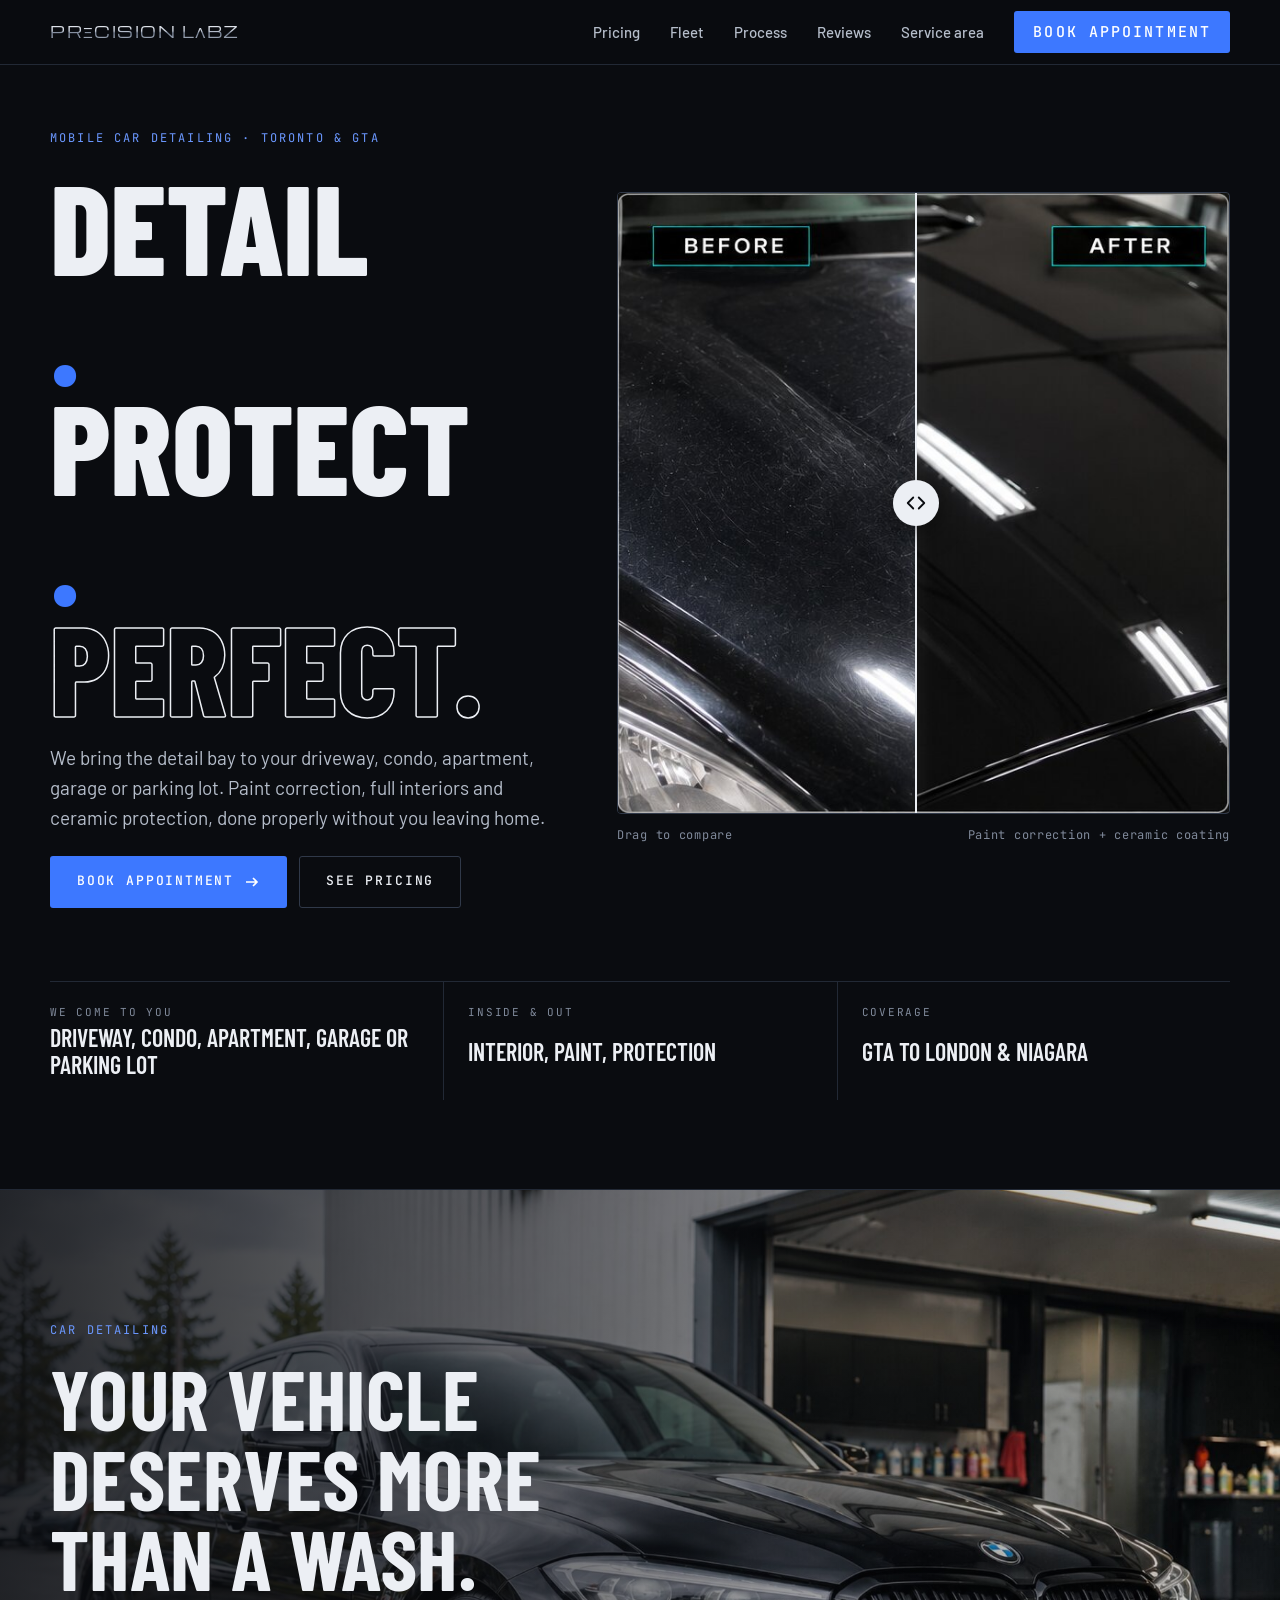
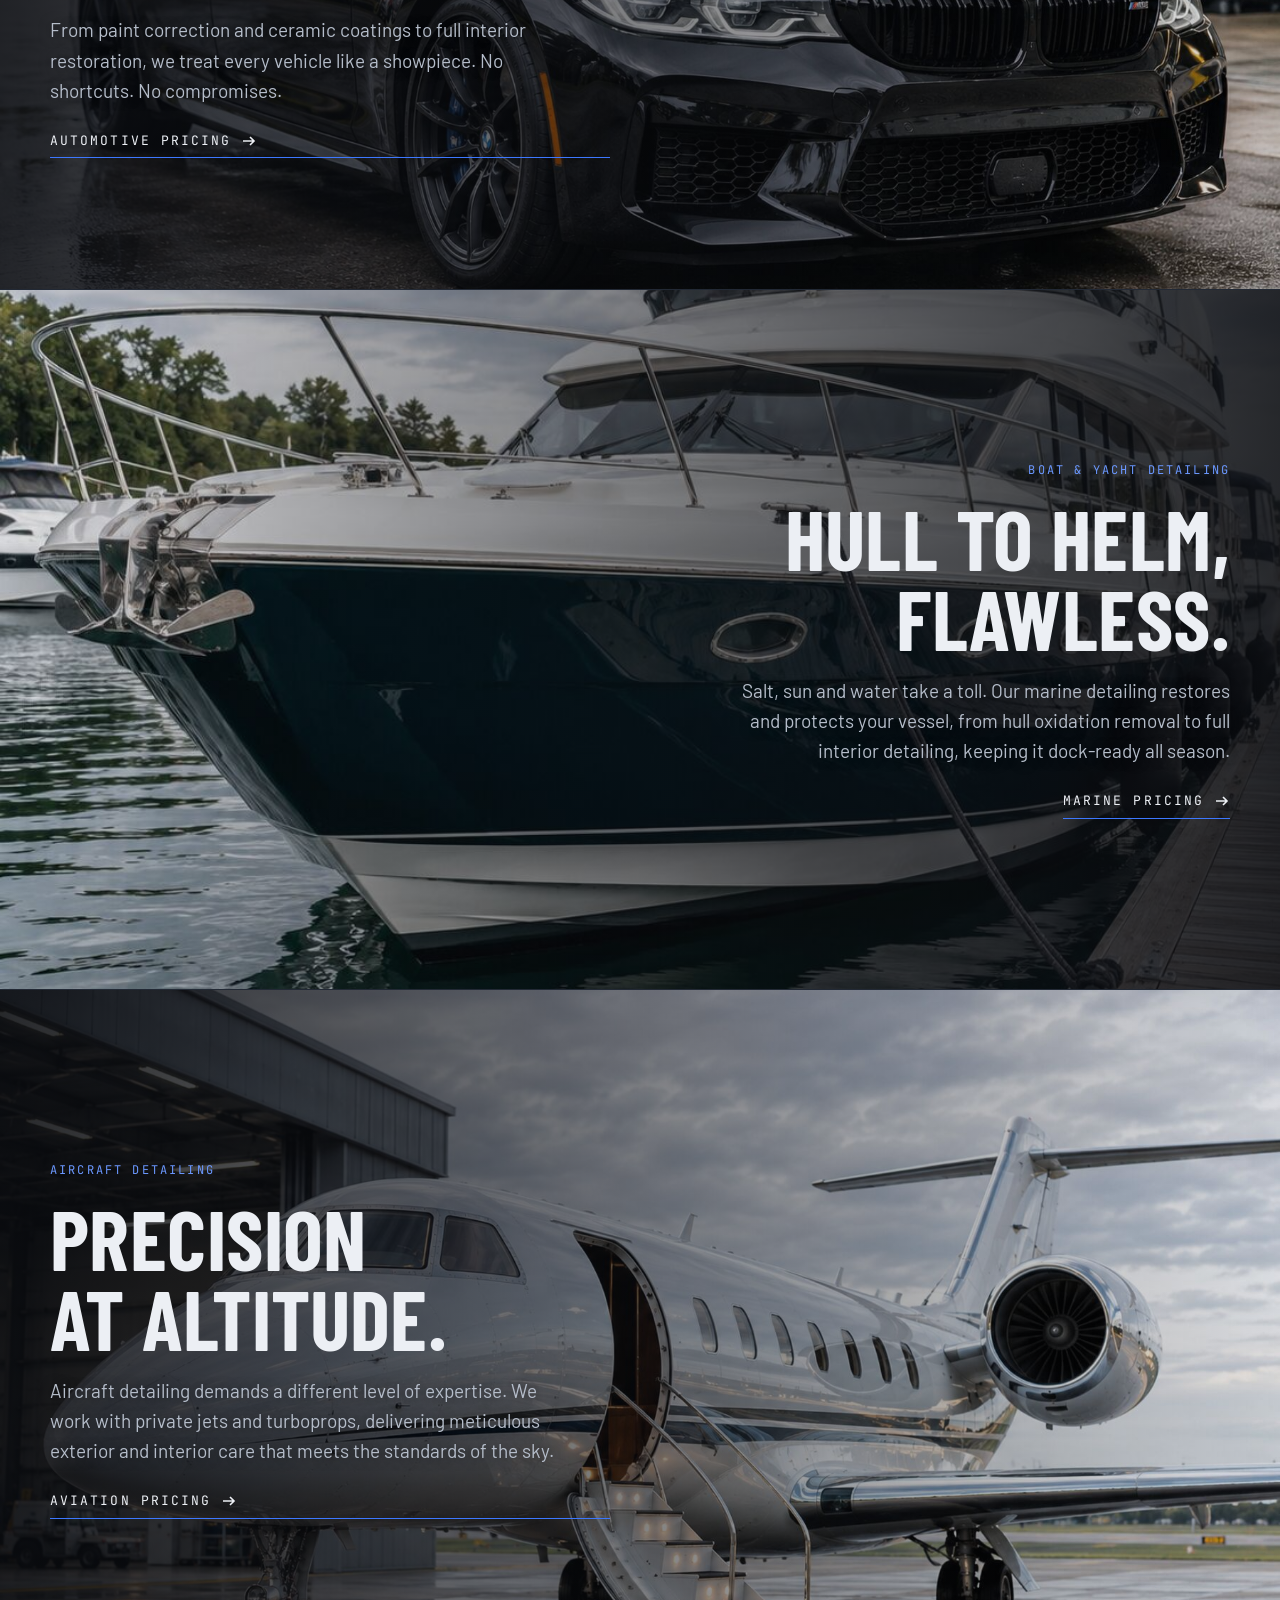
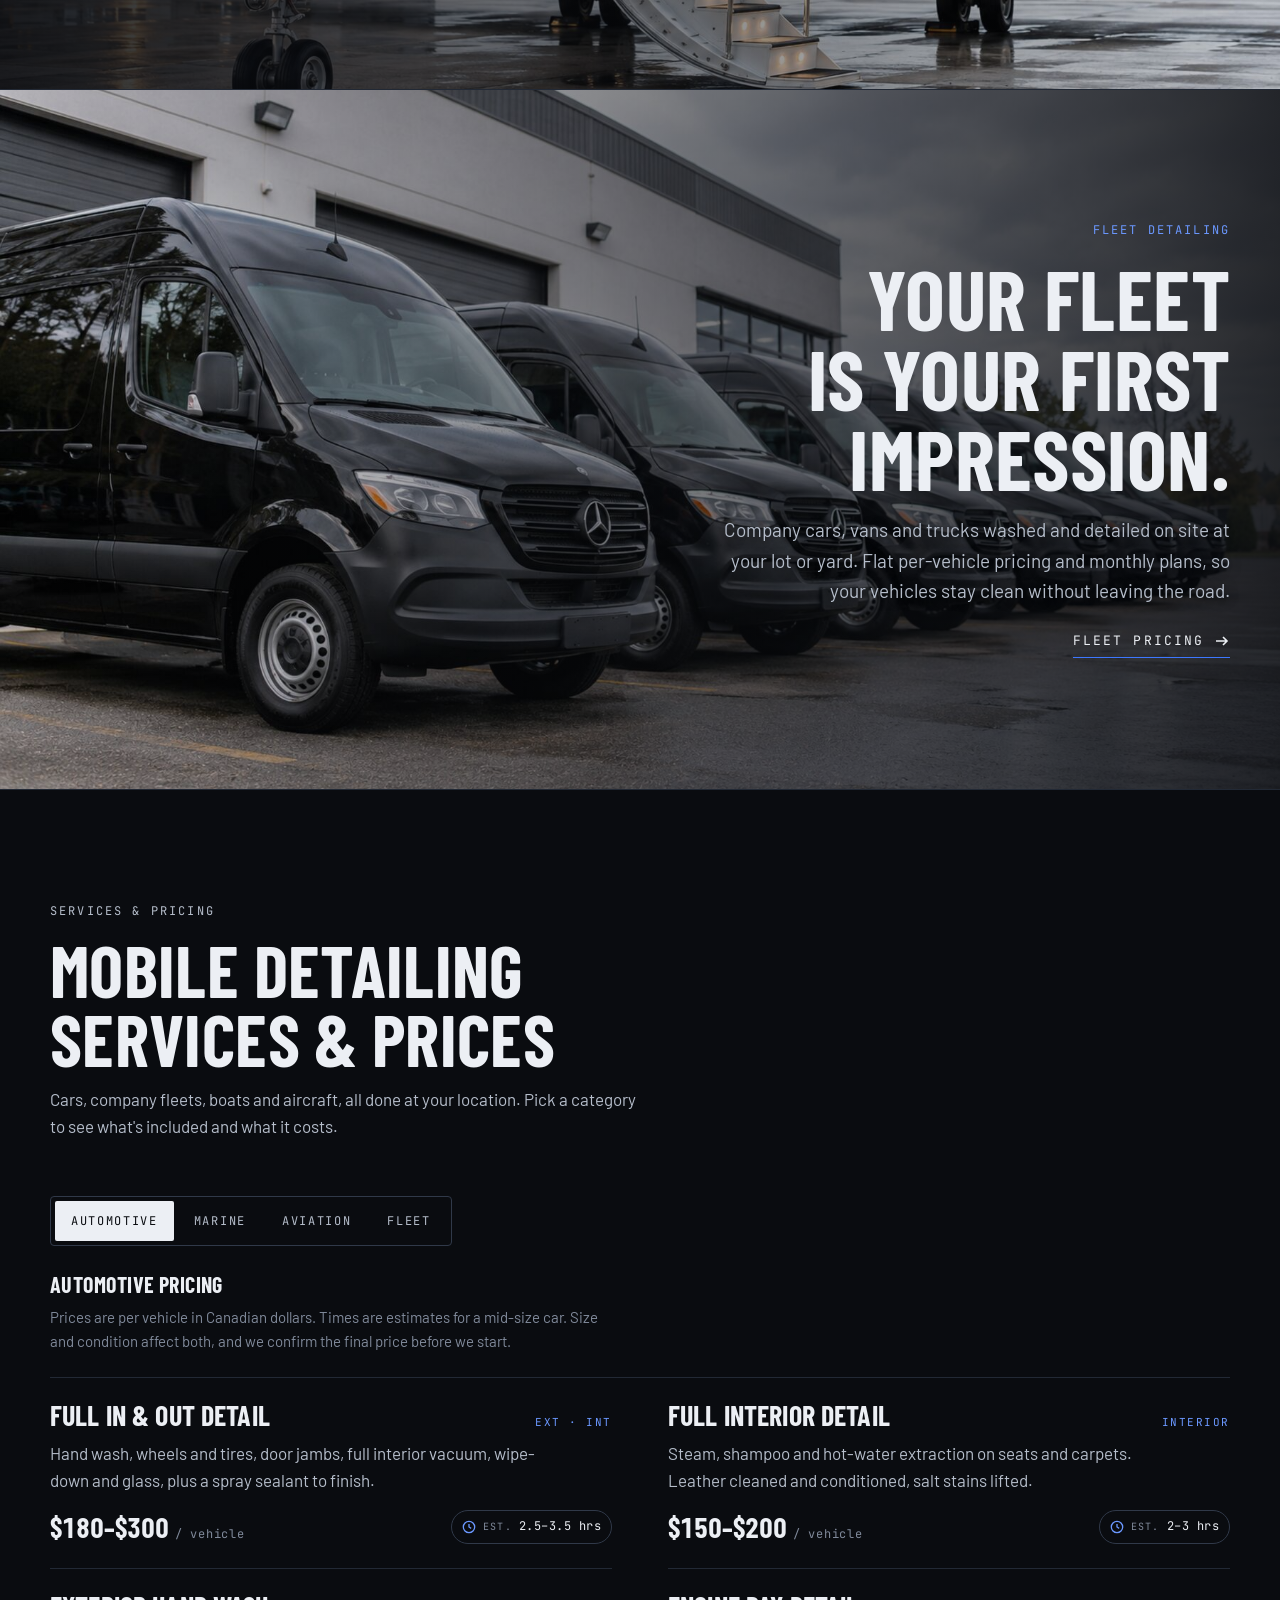
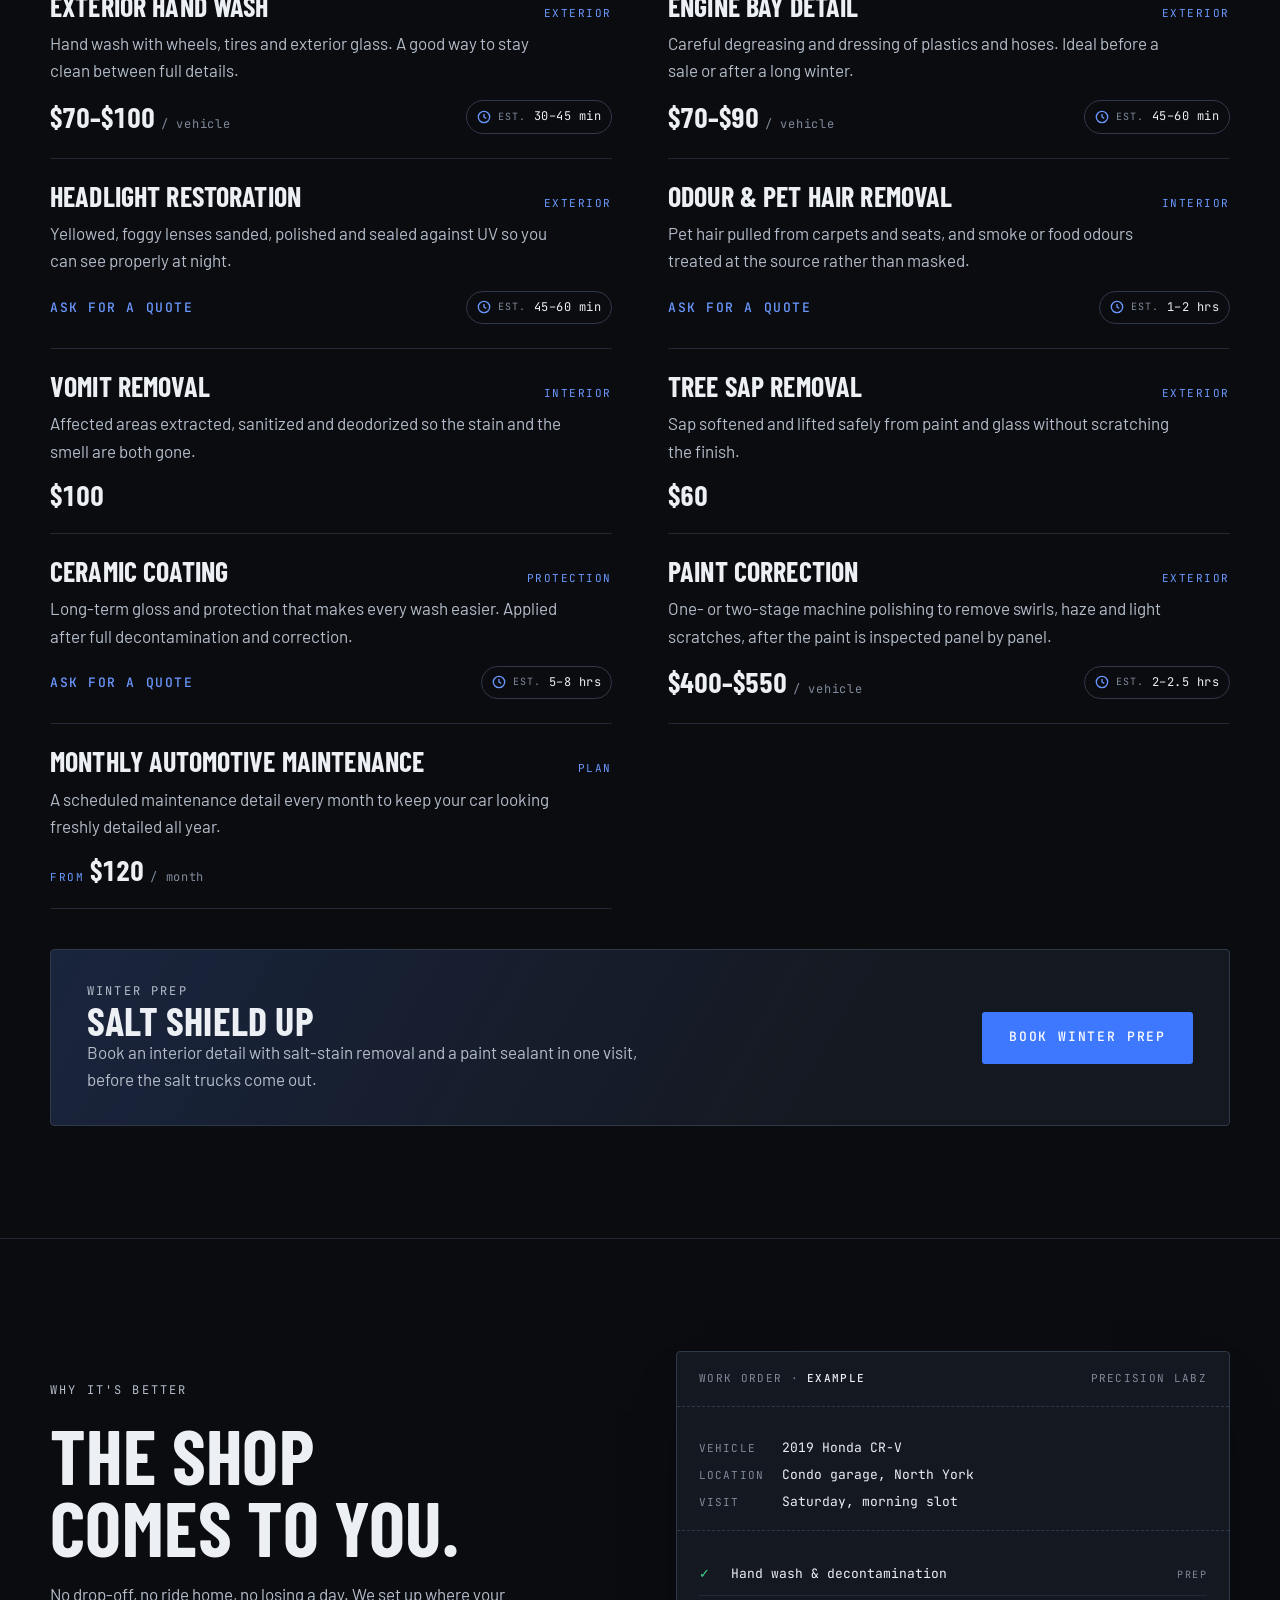
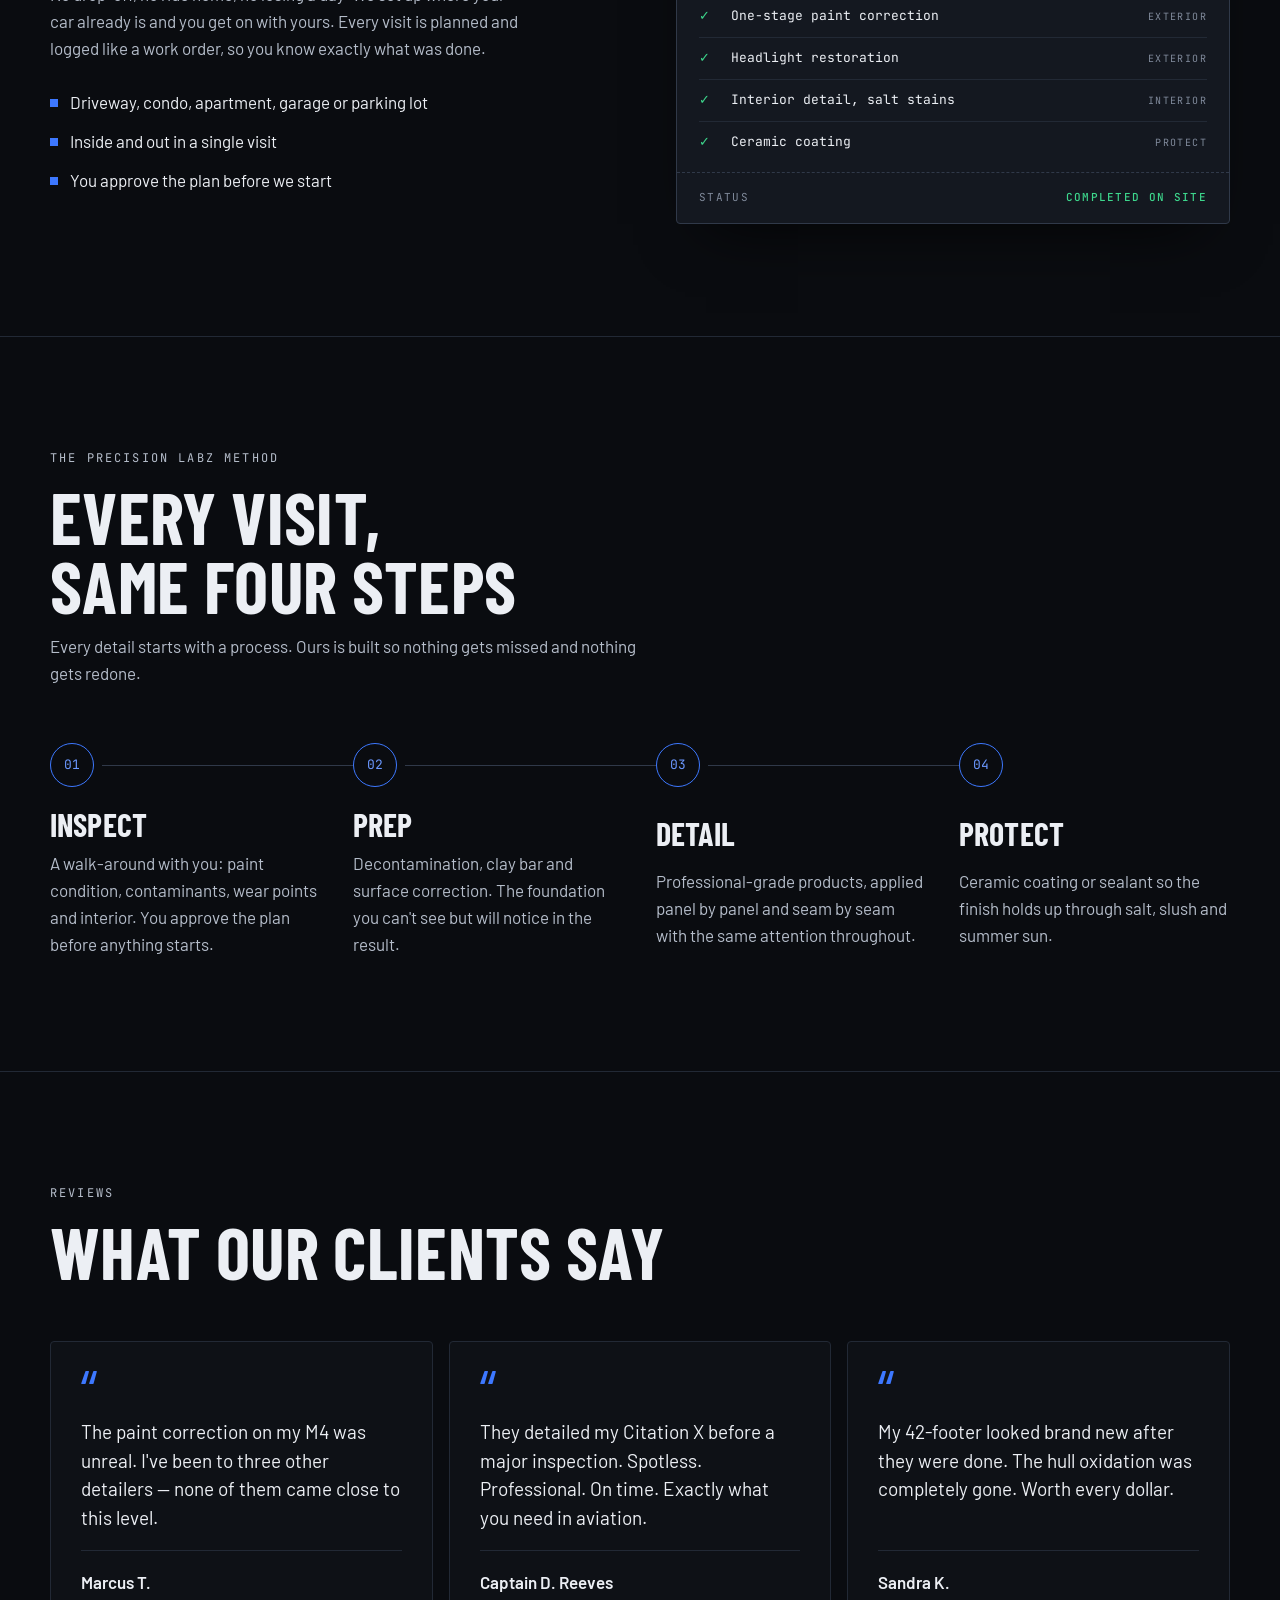
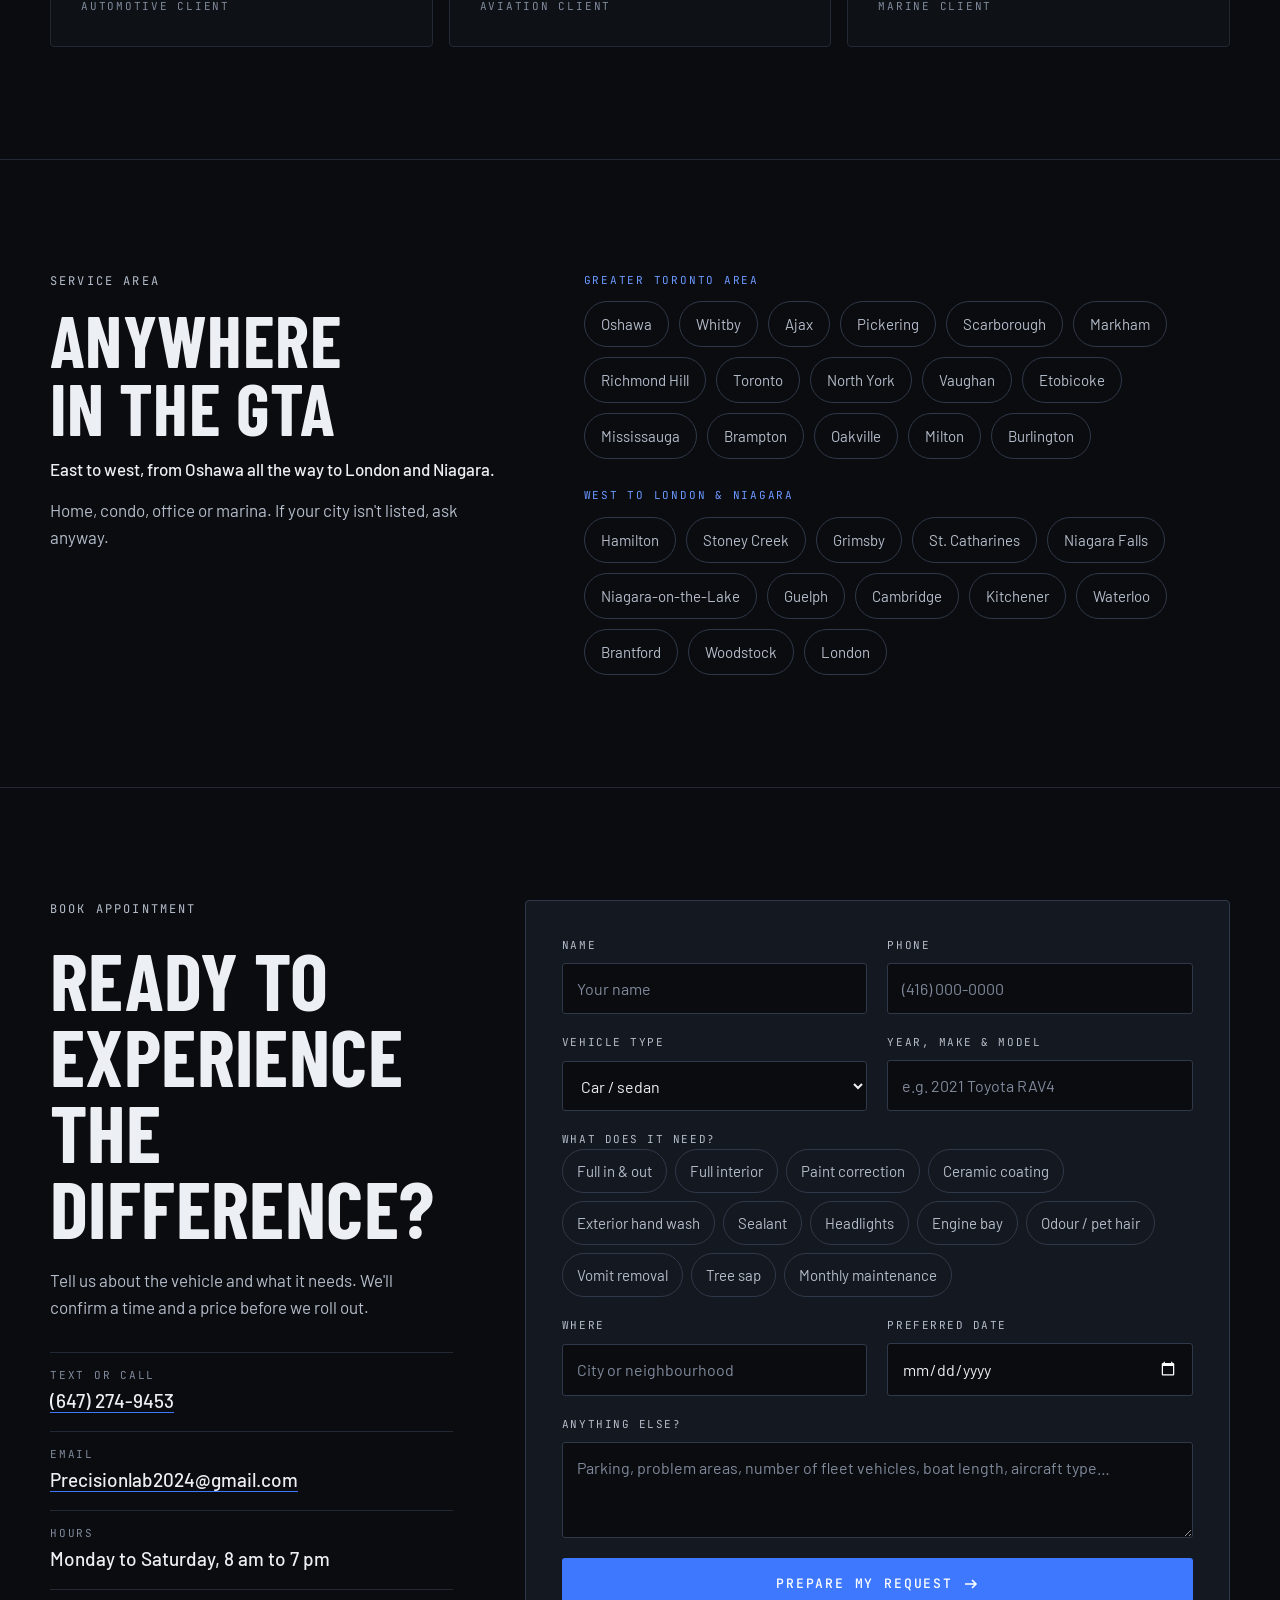
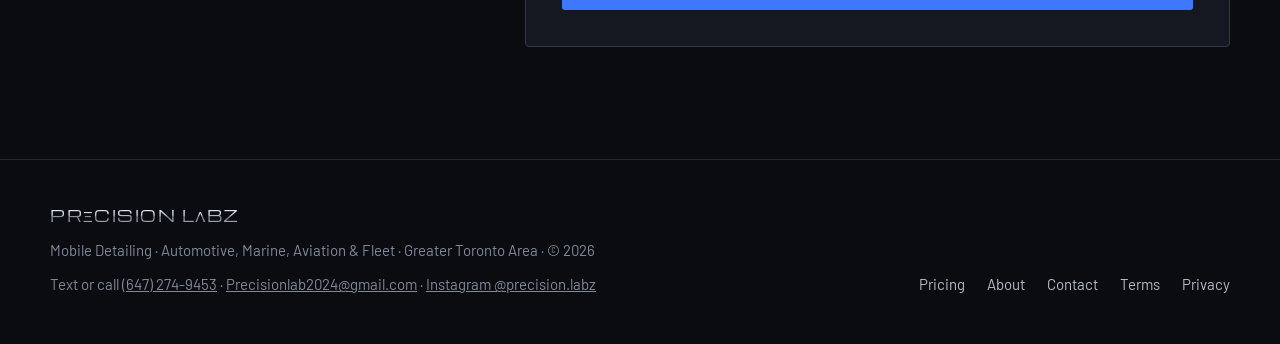
==== commit 2d20eb71: "Hero slider uses real before/after paint correction and ceramic photos; order Automotive, Marine, Av" ====
--- a/index.html
+++ b/index.html
@@ -1014,8 +1014,9 @@
 @media (max-width:480px){.cta-row .btn{flex:1 1 100%}}
 
 .panel-demo{position:relative;border:1px solid var(--line-2);border-radius:4px;overflow:hidden;background:var(--ink-2);touch-action:pan-y;user-select:none;-webkit-user-select:none;cursor:ew-resize;max-width:100%}
-.panel-demo canvas{display:block;width:100%;aspect-ratio:4/3}
-@media (min-width:900px){.panel-demo canvas{aspect-ratio:5/4}}
+.panel-demo{aspect-ratio:665/675}
+.ba{position:absolute;inset:0;display:block;width:100%;height:100%;object-fit:cover;pointer-events:none;-webkit-user-drag:none}
+.ba.after{clip-path:inset(0 0 0 50%)}
 .panel-tag{position:absolute;top:14px;font-family:var(--f-mono);font-size:11px;letter-spacing:.14em;text-transform:uppercase;padding:6px 9px;border-radius:2px;background:rgba(10,12,16,.72);border:1px solid var(--line-2);pointer-events:none}
 .panel-tag b{font-weight:500;color:var(--fg)}
 .panel-tag i{font-style:normal;color:var(--muted)}
@@ -1273,12 +1274,11 @@
       </div>
 
       <div>
-        <label class="sr-only" for="splitRange">Compare paint before and after correction</label>
+        <label class="sr-only" for="splitRange">Compare a black car hood before paint correction (swirls and scratches) and after correction and ceramic coating (deep gloss)</label>
         <input class="sr-only panel-range" type="range" id="splitRange" min="0" max="100" value="50">
-        <div class="panel-demo" id="panelDemo" aria-hidden="true">
-          <canvas id="paintCanvas"></canvas>
-          <div class="panel-tag l"><b>Before</b> <i>· swirls, haze</i></div>
-          <div class="panel-tag r"><b>After</b> <i>· corrected, coated</i></div>
+        <div class="panel-demo" id="panelDemo" aria-hidden="true" title="Drag to compare before and after">
+          <img class="ba" src="photos/before.jpg" alt="" width="665" height="675" draggable="false">
+          <img class="ba after" id="afterImg" src="photos/after.jpg" alt="" width="665" height="675" draggable="false">
           <div class="split-line" id="splitLine" style="left:50%">
             <div class="split-knob"><svg viewBox="0 0 24 24" fill="none" stroke="currentColor" stroke-width="2" stroke-linecap="round" stroke-linejoin="round"><path d="M9 6l-6 6 6 6M15 6l6 6-6 6"/></svg></div>
           </div>
@@ -1295,6 +1295,36 @@
   </section>
 
   <!-- AUTOMOTIVE / AVIATION / MARINE -->
+  <section class="feature auto" id="automotive">
+    <div class="feature-bg" role="img" aria-label="Black sports sedan outside a detailing garage"></div>
+    <div class="wrap"><div class="feature-copy">
+      <p class="eyebrow">Car detailing</p>
+      <h2>Your vehicle deserves more than a wash.</h2>
+      <p>From paint correction and ceramic coatings to full interior restoration, we treat every vehicle like a showpiece. No shortcuts. No compromises.</p>
+      <a class="feature-link" href="#services" data-tab="auto">Automotive pricing <svg viewBox="0 0 16 16" fill="none" stroke="currentColor" stroke-width="1.6" aria-hidden="true"><path d="M2 8h11M9 4l4 4-4 4"/></svg></a>
+    </div></div>
+  </section>
+
+  <section class="feature sea right" id="marine">
+    <div class="feature-bg" role="img" aria-label="Motor yacht tied up at a dock"></div>
+    <div class="wrap"><div class="feature-copy">
+      <p class="eyebrow">Boat &amp; yacht detailing</p>
+      <h2>Hull to helm, flawless.</h2>
+      <p>Salt, sun and water take a toll. Our marine detailing restores and protects your vessel, from hull oxidation removal to full interior detailing, keeping it dock-ready all season.</p>
+      <a class="feature-link" href="#services" data-tab="marine">Marine pricing <svg viewBox="0 0 16 16" fill="none" stroke="currentColor" stroke-width="1.6" aria-hidden="true"><path d="M2 8h11M9 4l4 4-4 4"/></svg></a>
+    </div></div>
+  </section>
+
+  <section class="feature air" id="aviation">
+    <div class="feature-bg" role="img" aria-label="Private jet with stairs down outside a hangar"></div>
+    <div class="wrap"><div class="feature-copy">
+      <p class="eyebrow">Aircraft detailing</p>
+      <h2>Precision at altitude.</h2>
+      <p>Aircraft detailing demands a different level of expertise. We work with private jets and turboprops, delivering meticulous exterior and interior care that meets the standards of the sky.</p>
+      <a class="feature-link" href="#services" data-tab="aviation">Aviation pricing <svg viewBox="0 0 16 16" fill="none" stroke="currentColor" stroke-width="1.6" aria-hidden="true"><path d="M2 8h11M9 4l4 4-4 4"/></svg></a>
+    </div></div>
+  </section>
+
   <section class="feature fleet right" id="fleet">
     <div class="feature-bg" role="img" aria-label="Row of black Mercedes Sprinter fleet vans outside a building"></div>
     <div class="wrap"><div class="feature-copy">
@@ -1305,36 +1335,6 @@
     </div></div>
   </section>
 
-  <section class="feature auto" id="automotive">
-    <div class="feature-bg" role="img" aria-label="Black sports sedan outside a detailing garage"></div>
-    <div class="wrap"><div class="feature-copy">
-      <p class="eyebrow">Car detailing</p>
-      <h2>Your vehicle deserves more than a wash.</h2>
-      <p>From paint correction and ceramic coatings to full interior restoration, we treat every vehicle like a showpiece. No shortcuts. No compromises.</p>
-      <a class="feature-link" href="#services" data-tab="auto">Automotive pricing <svg viewBox="0 0 16 16" fill="none" stroke="currentColor" stroke-width="1.6" aria-hidden="true"><path d="M2 8h11M9 4l4 4-4 4"/></svg></a>
-    </div></div>
-  </section>
-
-  <section class="feature air right" id="aviation">
-    <div class="feature-bg" role="img" aria-label="Private jet with stairs down outside a hangar"></div>
-    <div class="wrap"><div class="feature-copy">
-      <p class="eyebrow">Aircraft detailing</p>
-      <h2>Precision at altitude.</h2>
-      <p>Aircraft detailing demands a different level of expertise. We work with private jets and turboprops, delivering meticulous exterior and interior care that meets the standards of the sky.</p>
-      <a class="feature-link" href="#services" data-tab="aviation">Aviation pricing <svg viewBox="0 0 16 16" fill="none" stroke="currentColor" stroke-width="1.6" aria-hidden="true"><path d="M2 8h11M9 4l4 4-4 4"/></svg></a>
-    </div></div>
-  </section>
-
-  <section class="feature sea" id="marine">
-    <div class="feature-bg" role="img" aria-label="Motor yacht tied up at a dock"></div>
-    <div class="wrap"><div class="feature-copy">
-      <p class="eyebrow">Boat &amp; yacht detailing</p>
-      <h2>Hull to helm, flawless.</h2>
-      <p>Salt, sun and water take a toll. Our marine detailing restores and protects your vessel, from hull oxidation removal to full interior detailing, keeping it dock-ready all season.</p>
-      <a class="feature-link" href="#services" data-tab="marine">Marine pricing <svg viewBox="0 0 16 16" fill="none" stroke="currentColor" stroke-width="1.6" aria-hidden="true"><path d="M2 8h11M9 4l4 4-4 4"/></svg></a>
-    </div></div>
-  </section>
-
   <!-- SERVICES -->
   <section class="band" id="services">
     <div class="wrap">
@@ -1345,22 +1345,11 @@
       </div>
 
       <div class="tabs-scroll"><div class="tabs" role="tablist" aria-label="Service category">
-        <button class="tab" role="tab" id="tab-fleet" aria-controls="panel-fleet" aria-selected="true">Fleet</button>
-        <button class="tab" role="tab" id="tab-auto" aria-controls="panel-auto" aria-selected="false" tabindex="-1">Automotive</button>
+        <button class="tab" role="tab" id="tab-auto" aria-controls="panel-auto" aria-selected="true">Automotive</button>
+        <button class="tab" role="tab" id="tab-marine" aria-controls="panel-marine" aria-selected="false" tabindex="-1">Marine</button>
         <button class="tab" role="tab" id="tab-aviation" aria-controls="panel-aviation" aria-selected="false" tabindex="-1">Aviation</button>
-        <button class="tab" role="tab" id="tab-marine" aria-controls="panel-marine" aria-selected="false" tabindex="-1">Marine</button>
+        <button class="tab" role="tab" id="tab-fleet" aria-controls="panel-fleet" aria-selected="false" tabindex="-1">Fleet</button>
       </div></div>
-
-      <div class="tabpanel" role="tabpanel" id="panel-fleet" aria-labelledby="tab-fleet" tabindex="0">
-        <h3 class="panel-title">Fleet pricing</h3>
-        <p class="panel-note">Flat per-vehicle pricing for company cars, vans and trucks. We work on site at your lot or yard, so your vehicles never leave. Text us the number of vehicles and we&#x27;ll set up a schedule.</p>
-        <ul class="svc-list">
-          <li class="svc"><div class="svc-top"><h3>Fleet exterior wash</h3><span class="tag">Exterior</span></div><p>Hand wash, wheels, tires and exterior glass for work vehicles, done at your location.</p><div class="svc-foot"><span class="svc-price">$60 <small>/ vehicle</small></span></div></li>
-          <li class="svc"><div class="svc-top"><h3>Fleet interior</h3><span class="tag">Interior</span></div><p>Vacuum, wipe-down of all surfaces and interior glass so every vehicle is ready for the next shift.</p><div class="svc-foot"><span class="svc-price">$100 <small>/ vehicle</small></span></div></li>
-          <li class="svc"><div class="svc-top"><h3>Fleet full in &amp; out</h3><span class="tag">Ext · Int</span></div><p>Exterior wash and full interior clean together, per vehicle.</p><div class="svc-foot"><span class="svc-price">$150 <small>/ vehicle</small></span></div></li>
-          <li class="svc"><div class="svc-top"><h3>Monthly fleet maintenance</h3><span class="tag">Plan</span></div><p>Scheduled monthly visits to keep your whole fleet clean, billed per vehicle per visit.</p><div class="svc-foot"><span class="svc-price">$120 <small>/ vehicle per visit</small></span></div></li>
-        </ul>
-      </div>
 
       <div class="tabpanel" role="tabpanel" id="panel-auto" aria-labelledby="tab-auto" tabindex="0">
         <h3 class="panel-title">Automotive pricing</h3>
@@ -1380,6 +1369,18 @@
         </ul>
       </div>
 
+      <div class="tabpanel" role="tabpanel" id="panel-marine" aria-labelledby="tab-marine" tabindex="0">
+        <h3 class="panel-title">Marine pricing</h3>
+        <p class="panel-note">Most marine services are priced per foot of boat length. These are starting prices, and the final quote depends on the vessel&#x27;s size and condition.</p>
+        <ul class="svc-list">
+          <li class="svc"><div class="svc-top"><h3>Marine exterior wash</h3><span class="tag">Exterior</span></div><p>Hull, deck and topsides washed and rinsed to remove salt, grime and water spots.</p><div class="svc-foot"><span class="svc-price"><small class="pre">From</small> $400</span></div></li>
+          <li class="svc"><div class="svc-top"><h3>Marine interior detail</h3><span class="tag">Interior</span></div><p>Cabin, upholstery, carpets, surfaces and windows cleaned and protected.</p><div class="svc-foot"><span class="svc-price"><small class="pre">From</small> $25 <small>/ ft</small></span></div></li>
+          <li class="svc"><div class="svc-top"><h3>Marine gelcoat correction</h3><span class="tag">Gelcoat</span></div><p>Machine compounding and polishing to remove oxidation and bring the gelcoat&#x27;s gloss back.</p><div class="svc-foot"><span class="svc-price"><small class="pre">From</small> $50 <small>/ ft</small></span></div></li>
+          <li class="svc"><div class="svc-top"><h3>Marine ceramic protection</h3><span class="tag">Protection</span></div><p>Ceramic coating that protects gelcoat from UV, salt and water spots and makes washing easier.</p><div class="svc-foot"><span class="svc-price"><small class="pre">From</small> $75 <small>/ ft</small></span></div></li>
+          <li class="svc"><div class="svc-top"><h3>Monthly marine maintenance</h3><span class="tag">Plan</span></div><p>Recurring washes and upkeep through the season to keep your boat dock-ready.</p><div class="svc-foot"><span class="svc-price"><small class="pre">From</small> $15 <small>/ ft per month</small></span></div></li>
+        </ul>
+      </div>
+
       <div class="tabpanel" role="tabpanel" id="panel-aviation" aria-labelledby="tab-aviation" tabindex="0">
         <h3 class="panel-title">Aviation pricing</h3>
         <p class="panel-note">Starting prices for private jets and turboprops. The final quote depends on aircraft size and condition.</p>
@@ -1391,15 +1392,14 @@
         </ul>
       </div>
 
-      <div class="tabpanel" role="tabpanel" id="panel-marine" aria-labelledby="tab-marine" tabindex="0">
-        <h3 class="panel-title">Marine pricing</h3>
-        <p class="panel-note">Most marine services are priced per foot of boat length. These are starting prices, and the final quote depends on the vessel&#x27;s size and condition.</p>
+      <div class="tabpanel" role="tabpanel" id="panel-fleet" aria-labelledby="tab-fleet" tabindex="0">
+        <h3 class="panel-title">Fleet pricing</h3>
+        <p class="panel-note">Flat per-vehicle pricing for company cars, vans and trucks. We work on site at your lot or yard, so your vehicles never leave. Text us the number of vehicles and we&#x27;ll set up a schedule.</p>
         <ul class="svc-list">
-          <li class="svc"><div class="svc-top"><h3>Marine exterior wash</h3><span class="tag">Exterior</span></div><p>Hull, deck and topsides washed and rinsed to remove salt, grime and water spots.</p><div class="svc-foot"><span class="svc-price"><small class="pre">From</small> $400</span></div></li>
-          <li class="svc"><div class="svc-top"><h3>Marine interior detail</h3><span class="tag">Interior</span></div><p>Cabin, upholstery, carpets, surfaces and windows cleaned and protected.</p><div class="svc-foot"><span class="svc-price"><small class="pre">From</small> $25 <small>/ ft</small></span></div></li>
-          <li class="svc"><div class="svc-top"><h3>Marine gelcoat correction</h3><span class="tag">Gelcoat</span></div><p>Machine compounding and polishing to remove oxidation and bring the gelcoat&#x27;s gloss back.</p><div class="svc-foot"><span class="svc-price"><small class="pre">From</small> $50 <small>/ ft</small></span></div></li>
-          <li class="svc"><div class="svc-top"><h3>Marine ceramic protection</h3><span class="tag">Protection</span></div><p>Ceramic coating that protects gelcoat from UV, salt and water spots and makes washing easier.</p><div class="svc-foot"><span class="svc-price"><small class="pre">From</small> $75 <small>/ ft</small></span></div></li>
-          <li class="svc"><div class="svc-top"><h3>Monthly marine maintenance</h3><span class="tag">Plan</span></div><p>Recurring washes and upkeep through the season to keep your boat dock-ready.</p><div class="svc-foot"><span class="svc-price"><small class="pre">From</small> $15 <small>/ ft per month</small></span></div></li>
+          <li class="svc"><div class="svc-top"><h3>Fleet exterior wash</h3><span class="tag">Exterior</span></div><p>Hand wash, wheels, tires and exterior glass for work vehicles, done at your location.</p><div class="svc-foot"><span class="svc-price">$60 <small>/ vehicle</small></span></div></li>
+          <li class="svc"><div class="svc-top"><h3>Fleet interior</h3><span class="tag">Interior</span></div><p>Vacuum, wipe-down of all surfaces and interior glass so every vehicle is ready for the next shift.</p><div class="svc-foot"><span class="svc-price">$100 <small>/ vehicle</small></span></div></li>
+          <li class="svc"><div class="svc-top"><h3>Fleet full in &amp; out</h3><span class="tag">Ext · Int</span></div><p>Exterior wash and full interior clean together, per vehicle.</p><div class="svc-foot"><span class="svc-price">$150 <small>/ vehicle</small></span></div></li>
+          <li class="svc"><div class="svc-top"><h3>Monthly fleet maintenance</h3><span class="tag">Plan</span></div><p>Scheduled monthly visits to keep your whole fleet clean, billed per vehicle per visit.</p><div class="svc-foot"><span class="svc-price">$120 <small>/ vehicle per visit</small></span></div></li>
         </ul>
       </div>
 
@@ -1592,7 +1592,7 @@
   <div class="wrap">
     <div style="display:grid;gap:10px">
       <a class="mark" href="#top">PRΞCISION LΛBZ</a>
-      <p>Mobile Detailing · Automotive, Fleet, Aviation &amp; Marine · Greater Toronto Area · © 2026</p>
+      <p>Mobile Detailing · Automotive, Marine, Aviation &amp; Fleet · Greater Toronto Area · © 2026</p>
       <p>Text or call <a href="sms:+16472749453">(647) 274-9453</a> · <a href="mailto:Precisionlab2024@gmail.com">Precisionlab2024@gmail.com</a> · <a href="https://www.instagram.com/precision.labz/" target="_blank" rel="noopener me">Instagram @precision.labz</a></p>
     </div>
     <nav class="foot-links" aria-label="Footer">
@@ -1658,108 +1658,11 @@
   window.addEventListener('scroll',onScroll,{passive:true}); onScroll();
 
   /* ---------- Paint correction canvas ---------- */
-  var canvas=document.getElementById('paintCanvas'), wrap=document.getElementById('panelDemo');
+  var wrap=document.getElementById('panelDemo'), afterImg=document.getElementById('afterImg');
   var line=document.getElementById('splitLine'), range=document.getElementById('splitRange');
-  var ctx=canvas.getContext('2d'), before=document.createElement('canvas'), after=document.createElement('canvas');
-  var split=0.5, W=0, H=0, dpr=1;
-
-  function rng(seed){return function(){seed|=0;seed=seed+0x6D2B79F5|0;var t=Math.imul(seed^seed>>>15,1|seed);t=t+Math.imul(t^t>>>7,61|t)^t;return((t^t>>>14)>>>0)/4294967296;}}
-
-  function crease(x){ return H*0.64 - (x/W)*H*0.12 + Math.sin((x/W)*Math.PI)*H*0.03; }
-
-  function base(c){
-    var g=c.createLinearGradient(0,0,0,H);
-    g.addColorStop(0,'#1d2638'); g.addColorStop(.45,'#0c111b'); g.addColorStop(1,'#04060a');
-    c.fillStyle=g; c.fillRect(0,0,W,H);
-    // lower panel below body line
-    c.beginPath(); c.moveTo(0,crease(0));
-    for(var x=0;x<=W;x+=8) c.lineTo(x,crease(x));
-    c.lineTo(W,H); c.lineTo(0,H); c.closePath();
-    var g2=c.createLinearGradient(0,H*.5,0,H);
-    g2.addColorStop(0,'#141b29'); g2.addColorStop(1,'#06080d');
-    c.fillStyle=g2; c.fill();
-  }
-  function creaseLine(c,alpha){
-    c.beginPath(); c.moveTo(0,crease(0));
-    for(var x=0;x<=W;x+=8) c.lineTo(x,crease(x));
-    c.strokeStyle='rgba(190,210,255,'+alpha+')'; c.lineWidth=1.2; c.stroke();
-  }
-  function bars(c,sharp){
-    for(var i=0;i<3;i++){
-      var y0=H*(0.13+i*0.105), y1=y0-H*0.08, th=H*(0.022-i*0.004);
-      c.save();
-      c.beginPath();
-      c.moveTo(W*0.04,y0); c.quadraticCurveTo(W*0.5,y0-H*0.06,W*0.98,y1);
-      c.lineTo(W*0.98,y1+th); c.quadraticCurveTo(W*0.5,y0-H*0.06+th,W*0.04,y0+th*1.2); c.closePath();
-      if(sharp){ c.shadowColor='rgba(170,200,255,.9)'; c.shadowBlur=14; c.fillStyle='rgba(255,255,255,.96)'; }
-      else { c.shadowColor='rgba(200,210,230,.6)'; c.shadowBlur=46; c.fillStyle='rgba(210,218,232,.34)'; }
-      c.fill(); c.restore();
-    }
-  }
-  function drawBefore(){
-    var c=before.getContext('2d'); c.setTransform(dpr,0,0,dpr,0,0);
-    base(c); bars(c,false); creaseLine(c,.12);
-    var r=rng(7), cx=W*0.56, cy=H*0.22, n=Math.round(W*H/90), maxR=Math.max(W,H)*0.85;
-    c.lineCap='round';
-    for(var i=0;i<n;i++){
-      var rad=Math.pow(r(),0.8)*maxR, a=r()*Math.PI*2, len=0.04+r()*0.22;
-      var fall=Math.exp(-rad/(W*0.38));
-      c.strokeStyle='rgba(235,240,255,'+(0.05+0.35*fall*r()).toFixed(3)+')';
-      c.lineWidth=0.5+r()*0.7;
-      c.beginPath(); c.arc(cx,cy,rad,a,a+len); c.stroke();
-    }
-    // random deep scratches
-    for(var j=0;j<14;j++){
-      var x=r()*W, y=r()*H, l=20+r()*70, ang=r()*Math.PI;
-      c.strokeStyle='rgba(255,255,255,'+(0.06+r()*0.1).toFixed(3)+')'; c.lineWidth=0.7;
-      c.beginPath(); c.moveTo(x,y); c.lineTo(x+Math.cos(ang)*l,y+Math.sin(ang)*l); c.stroke();
-    }
-    var hz=c.createRadialGradient(cx,cy,0,cx,cy,maxR*0.8);
-    hz.addColorStop(0,'rgba(200,210,230,.16)'); hz.addColorStop(1,'rgba(200,210,230,.03)');
-    c.fillStyle=hz; c.fillRect(0,0,W,H);
-  }
-  function drawAfter(){
-    var c=after.getContext('2d'); c.setTransform(dpr,0,0,dpr,0,0);
-    base(c);
-    // deep candy depth tint
-    var d=c.createRadialGradient(W*.7,H*.3,0,W*.7,H*.3,W*.9);
-    d.addColorStop(0,'rgba(61,120,255,.16)'); d.addColorStop(1,'rgba(61,120,255,0)');
-    c.fillStyle=d; c.fillRect(0,0,W,H);
-    bars(c,true); creaseLine(c,.32);
-    // mirrored reflection of bars on lower panel, faint
-    c.save(); c.globalAlpha=.18; c.translate(0,H*1.12); c.scale(1,-0.42); bars(c,true); c.restore();
-    // water beading on the coated lower panel
-    var r=rng(21), n=Math.round(W/6);
-    for(var i=0;i<n;i++){
-      var x=r()*W, yTop=crease(x)+8; if(yTop>H-6) continue;
-      var y=yTop+r()*(H-yTop-6), s=1.8+Math.pow(r(),2)*7;
-      c.beginPath(); c.ellipse(x,y,s,s*0.86,0,0,Math.PI*2);
-      var bg=c.createRadialGradient(x-s*.3,y-s*.35,s*.1,x,y,s);
-      bg.addColorStop(0,'rgba(255,255,255,.55)'); bg.addColorStop(.35,'rgba(120,150,210,.18)'); bg.addColorStop(1,'rgba(6,8,13,.55)');
-      c.fillStyle=bg; c.fill();
-      c.strokeStyle='rgba(180,205,255,.25)'; c.lineWidth=.6; c.stroke();
-    }
-  }
-  function composite(){
-    if(!W) return;
-    ctx.setTransform(1,0,0,1,0,0);
-    ctx.drawImage(before,0,0);
-    var sx=Math.round(split*canvas.width);
-    ctx.drawImage(after,sx,0,canvas.width-sx,canvas.height,sx,0,canvas.width-sx,canvas.height);
-    line.style.left=(split*100)+'%';
-  }
-  function setup(){
-    var w=wrap.clientWidth; if(!w) return;
-    dpr=Math.min(window.devicePixelRatio||1,2);
-    W=w; H=canvas.clientHeight||Math.round(w*0.75);
-    [canvas,before,after].forEach(function(cv){cv.width=Math.round(W*dpr);cv.height=Math.round(H*dpr);});
-    drawBefore(); drawAfter(); composite();
-  }
-  var lastW=0, rt;
-  if('ResizeObserver' in window){
-    new ResizeObserver(function(){ if(wrap.clientWidth!==lastW){ lastW=wrap.clientWidth; clearTimeout(rt); rt=setTimeout(setup,60);} }).observe(wrap);
-  } else { window.addEventListener('resize',function(){clearTimeout(rt);rt=setTimeout(setup,100);}); }
-  setup();
+  var split=0.5;
+  function composite(){ var pc=(split*100).toFixed(2)+'%'; afterImg.style.clipPath='inset(0 0 0 '+pc+')'; afterImg.style.webkitClipPath='inset(0 0 0 '+pc+')'; line.style.left=pc; }
+  composite();
 
   function setSplit(v){ split=Math.max(0.02,Math.min(0.98,v)); range.value=Math.round(split*100); composite(); }
   var dragging=false;
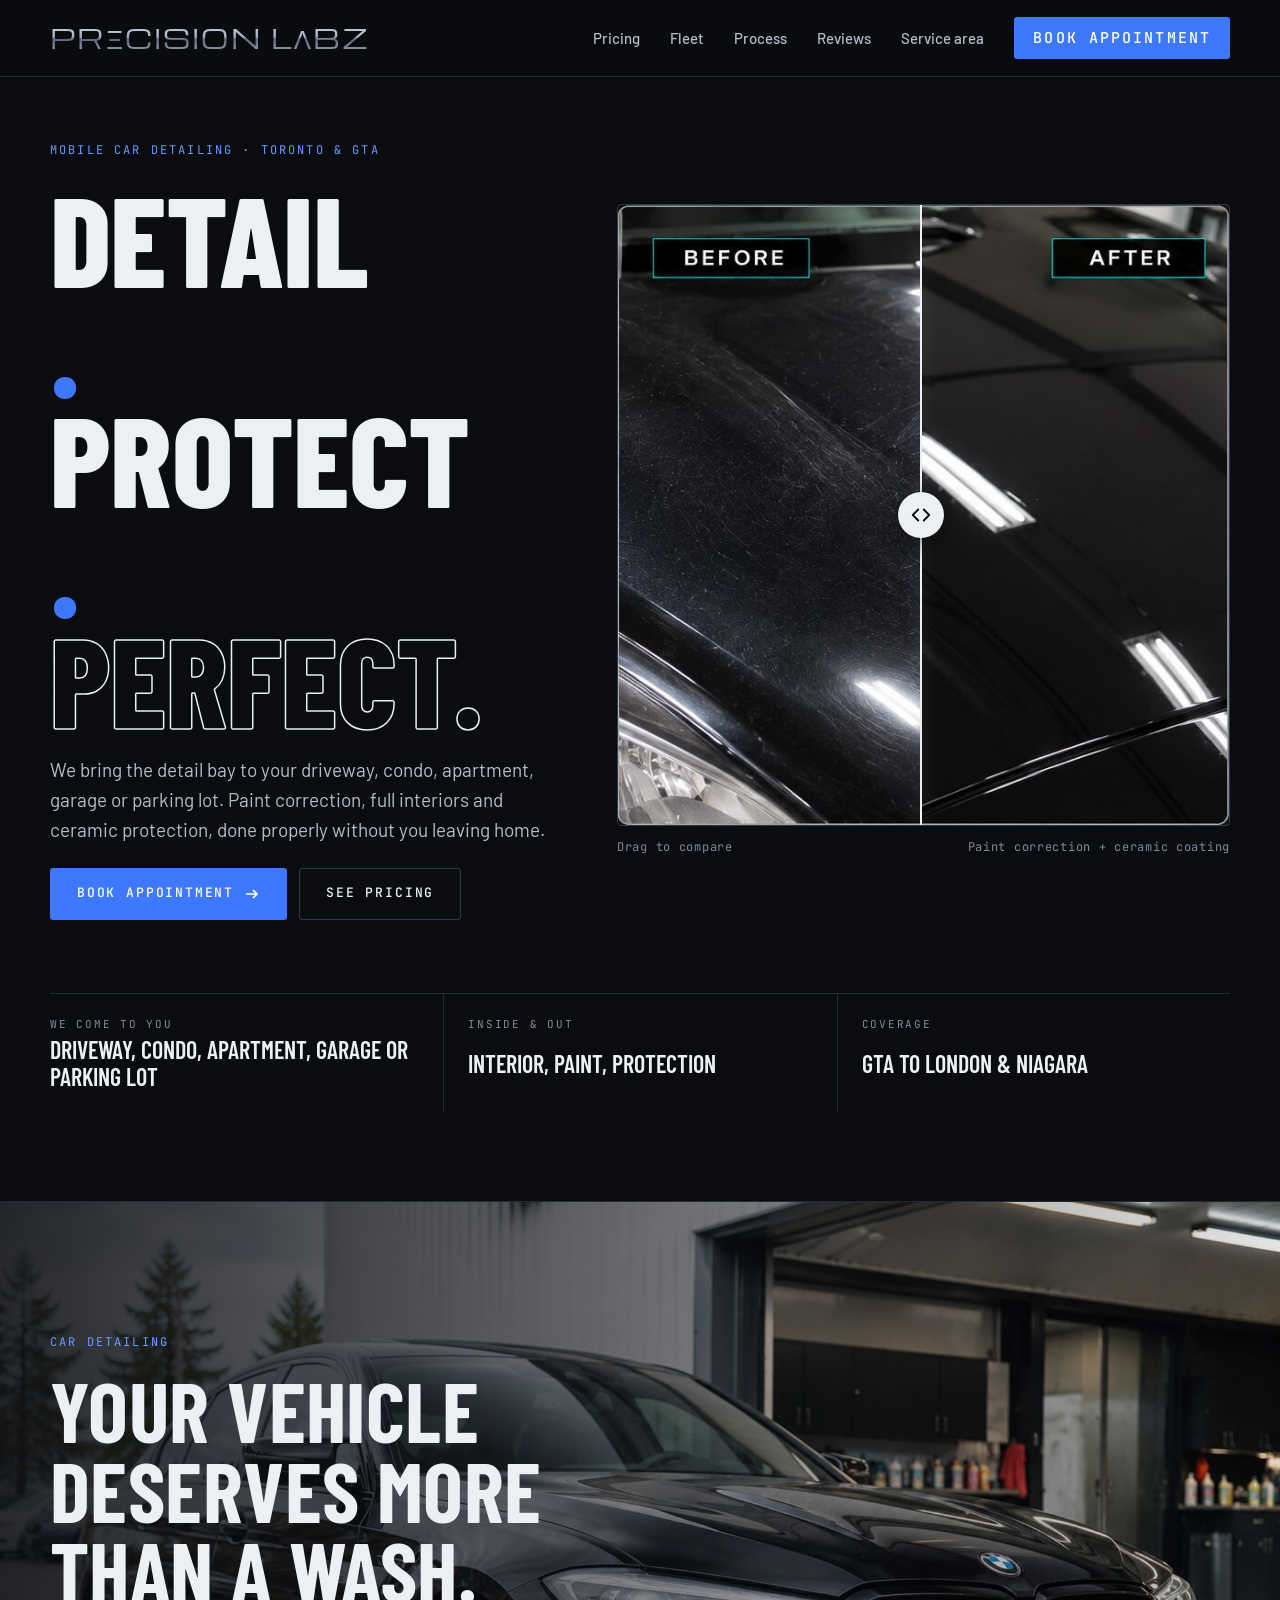
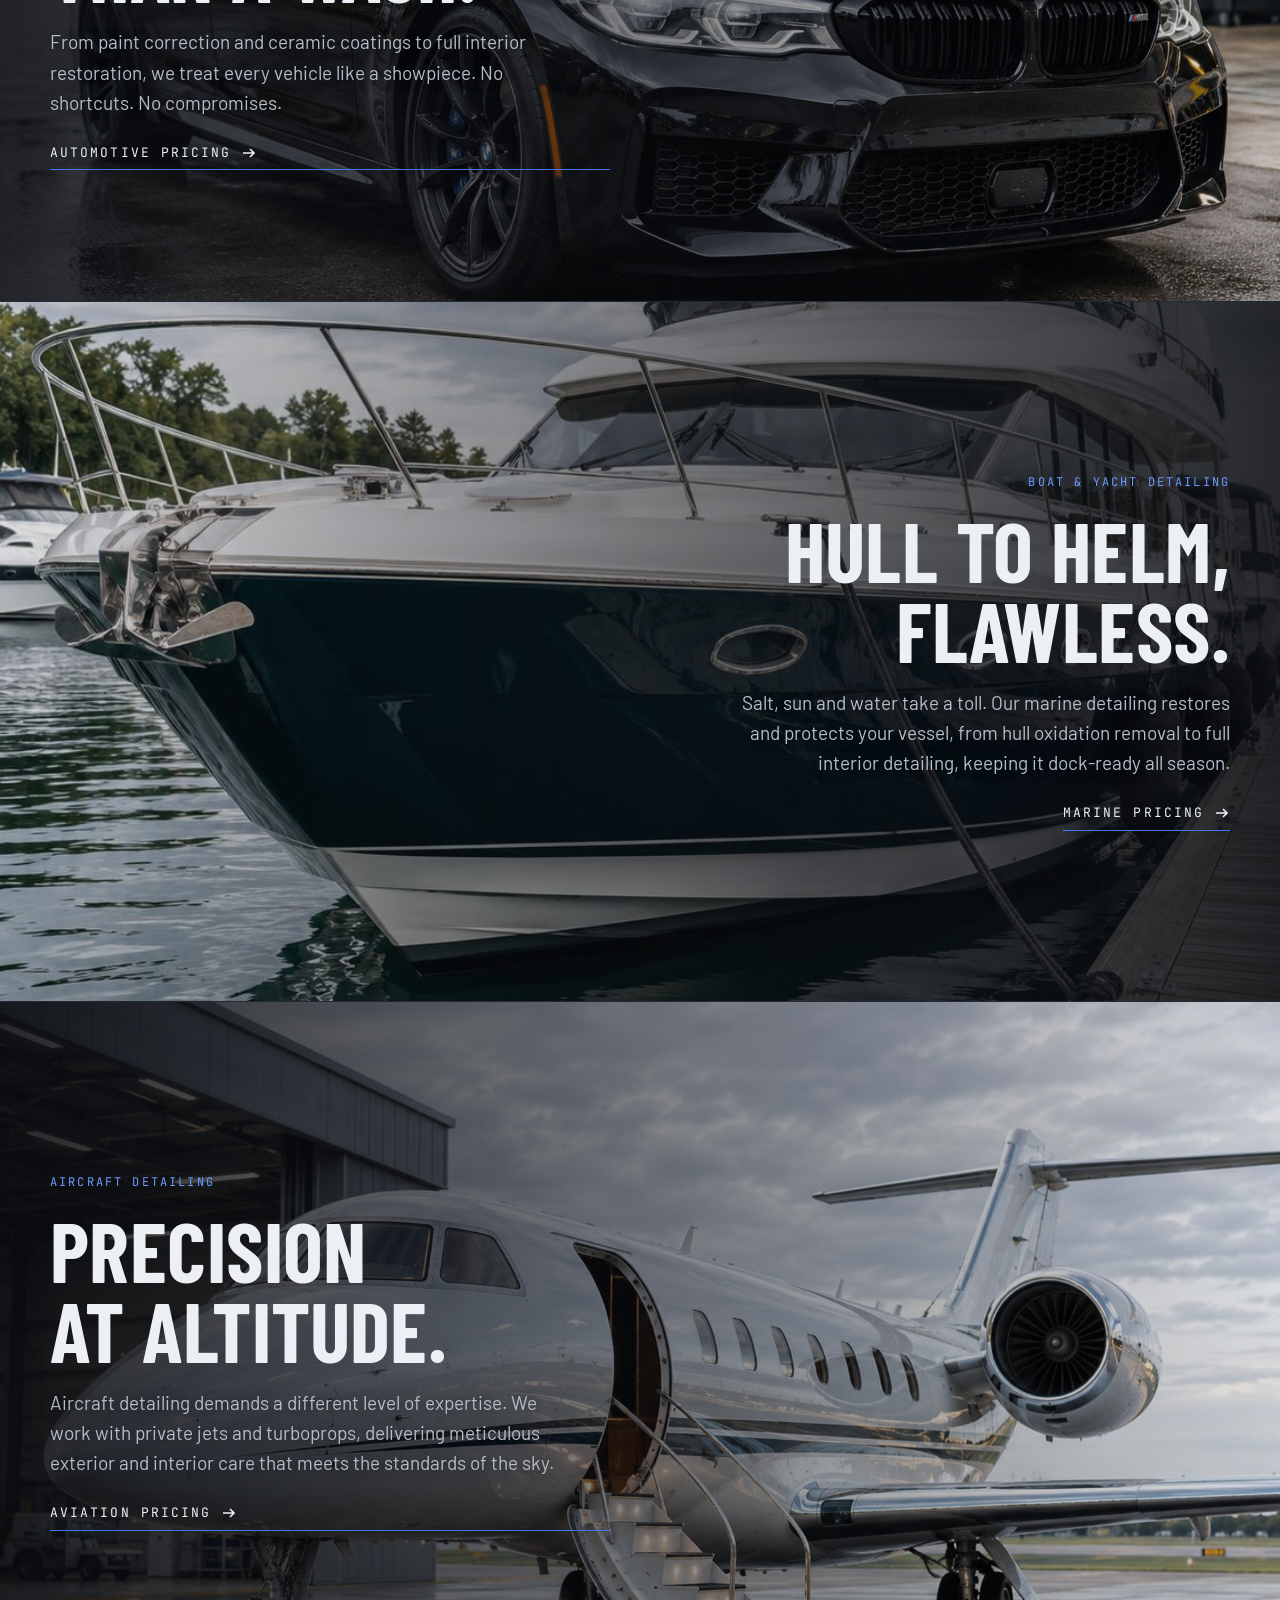
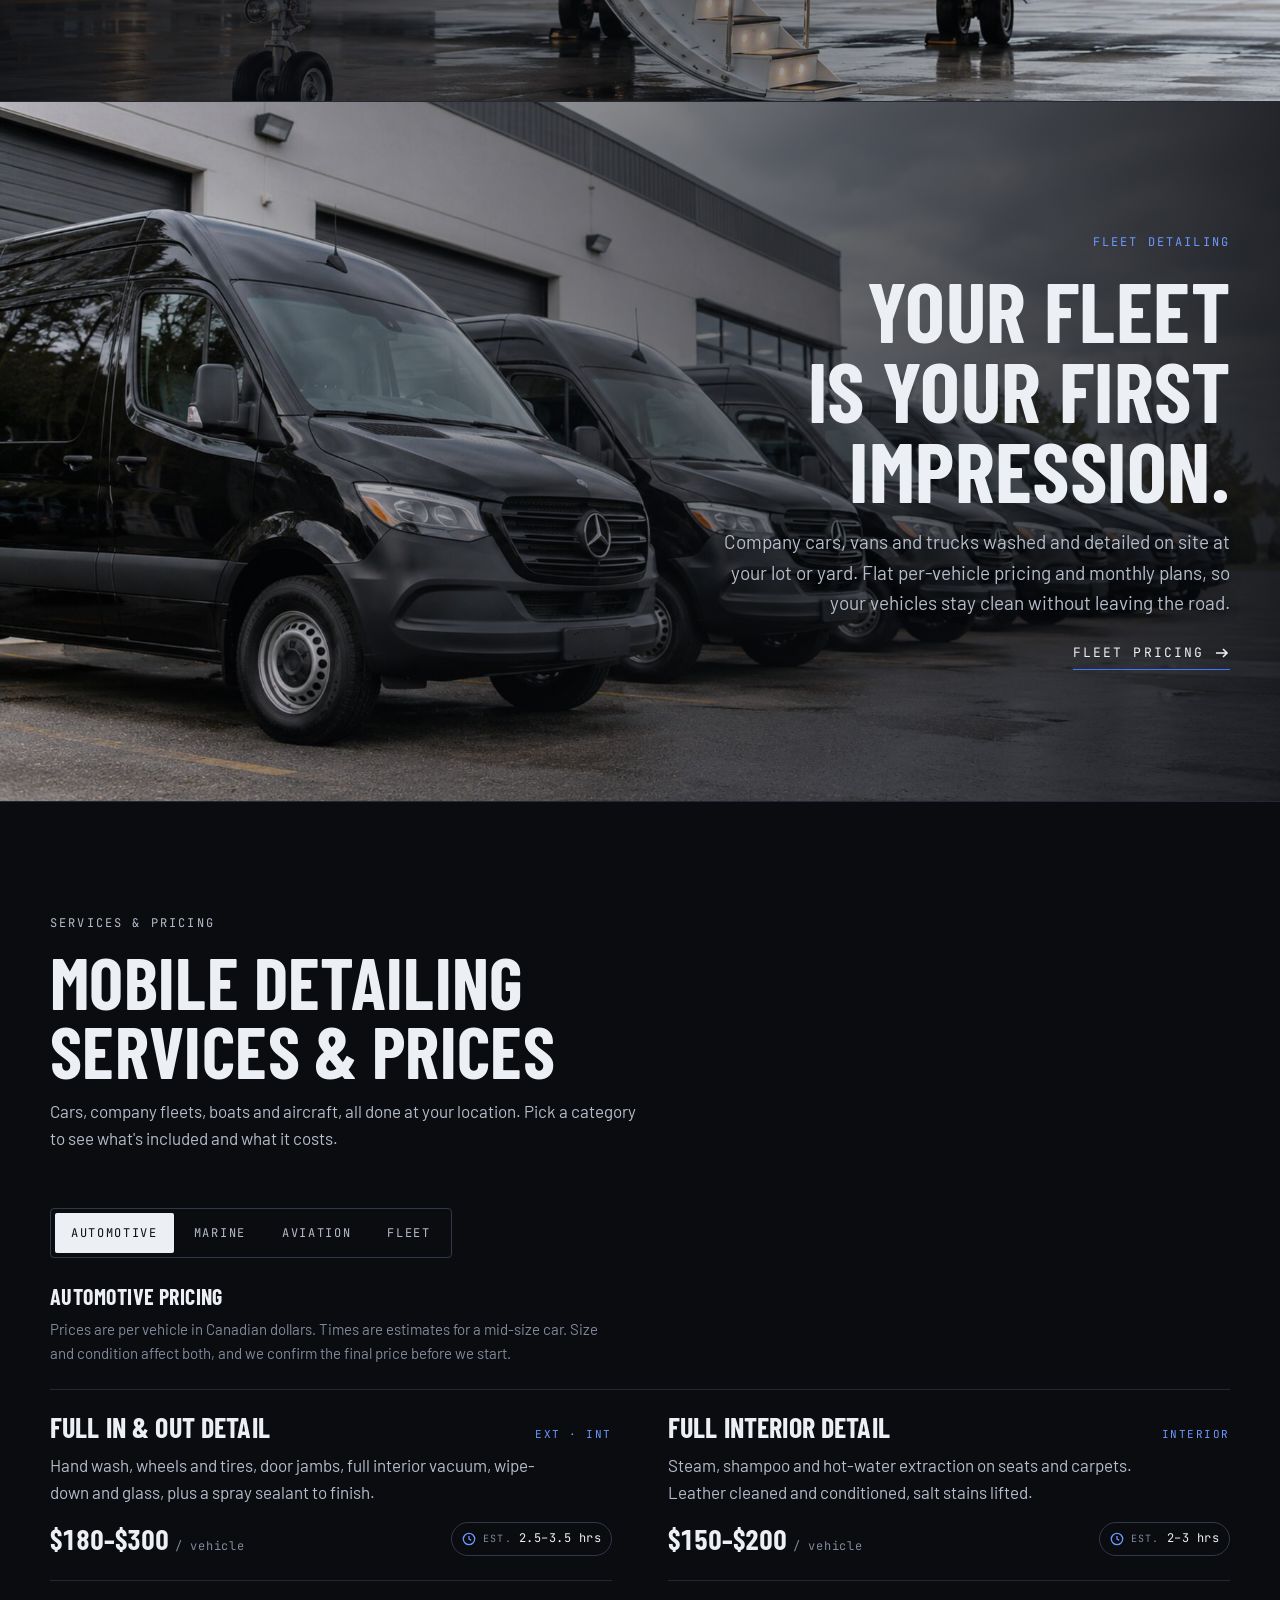
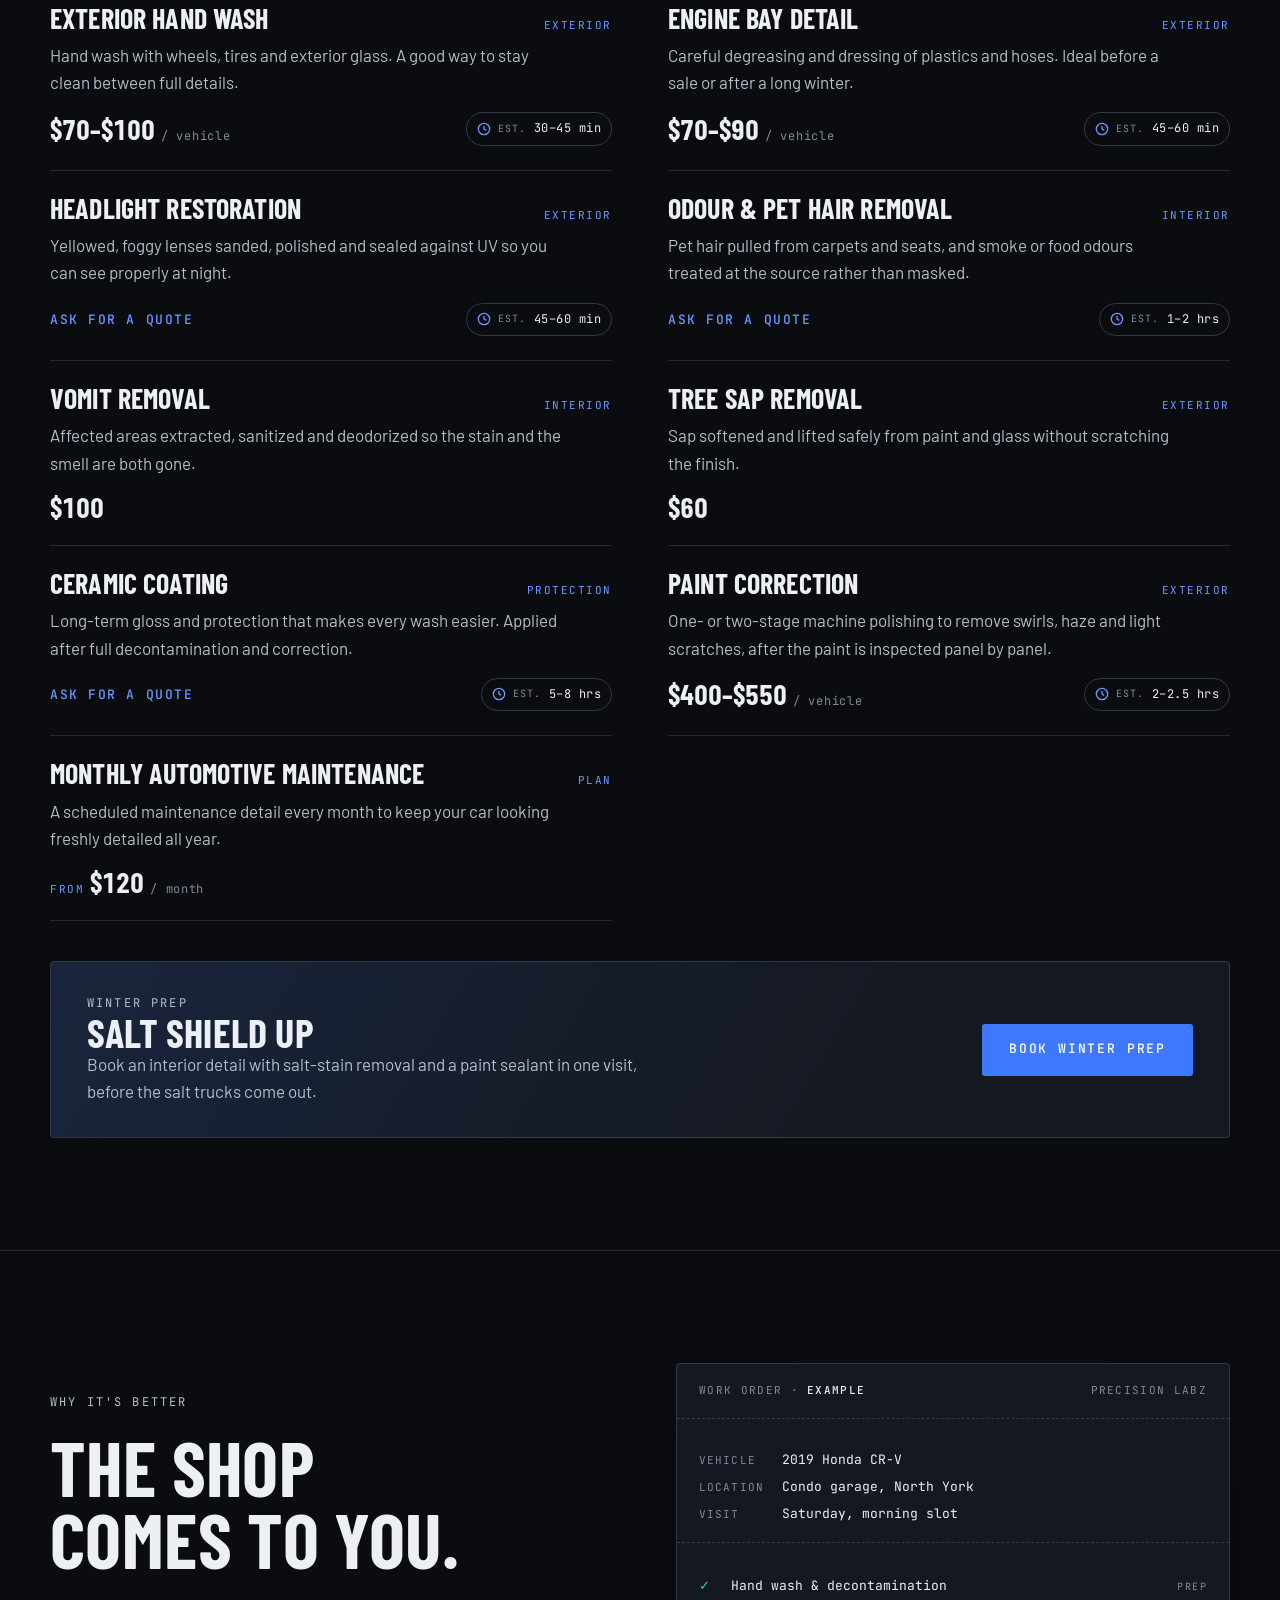
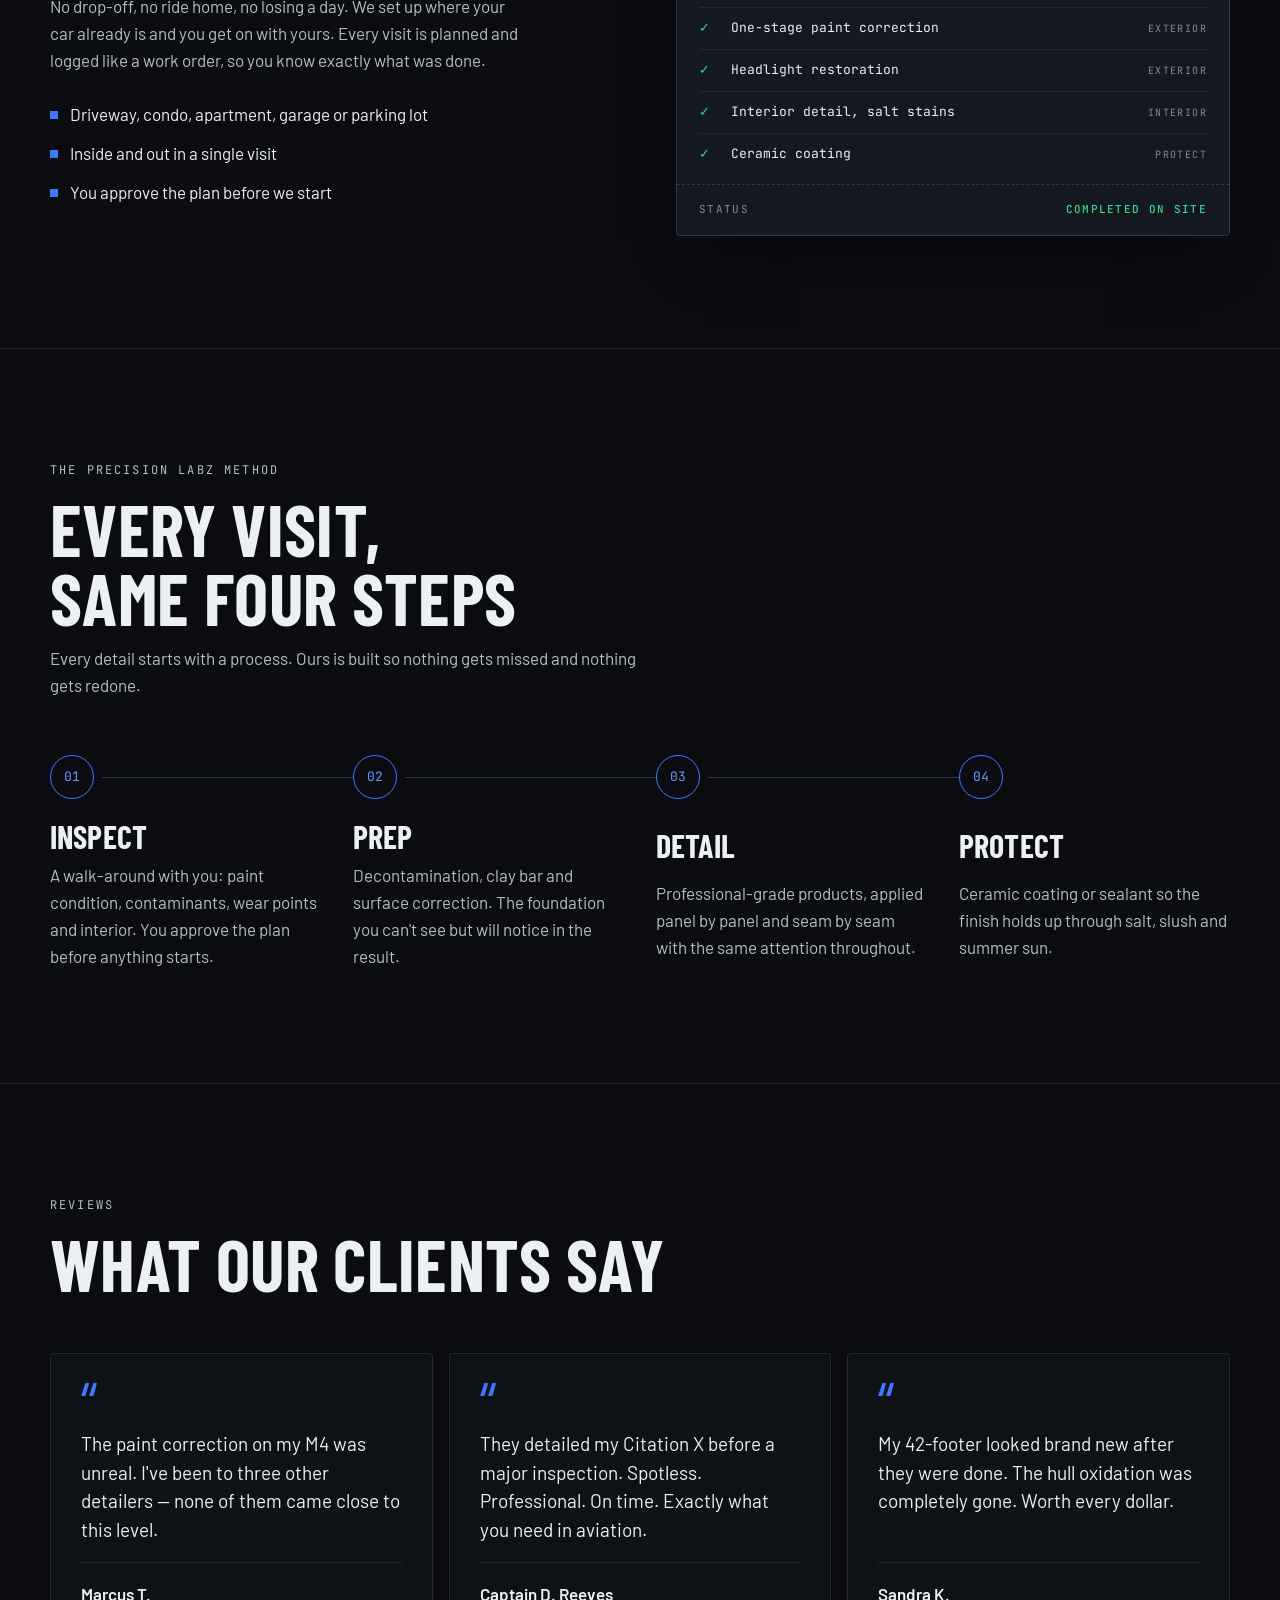
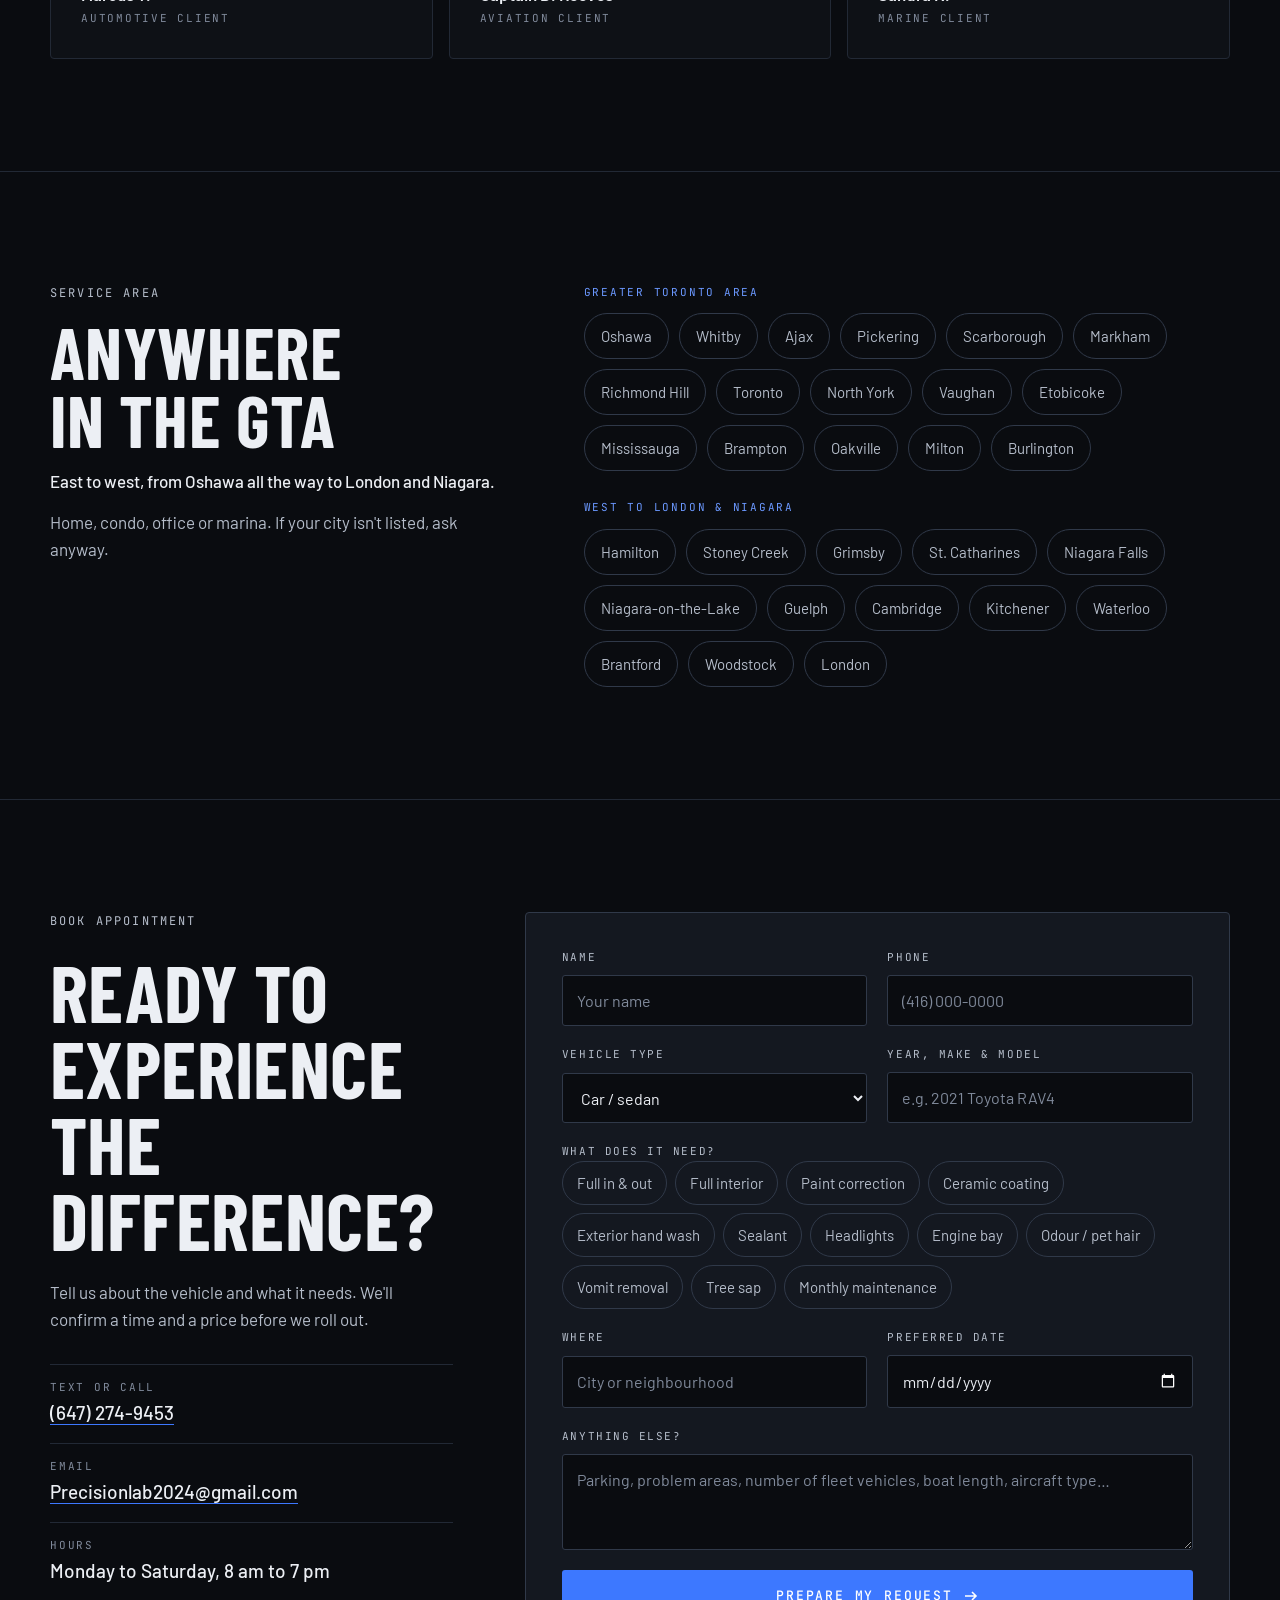
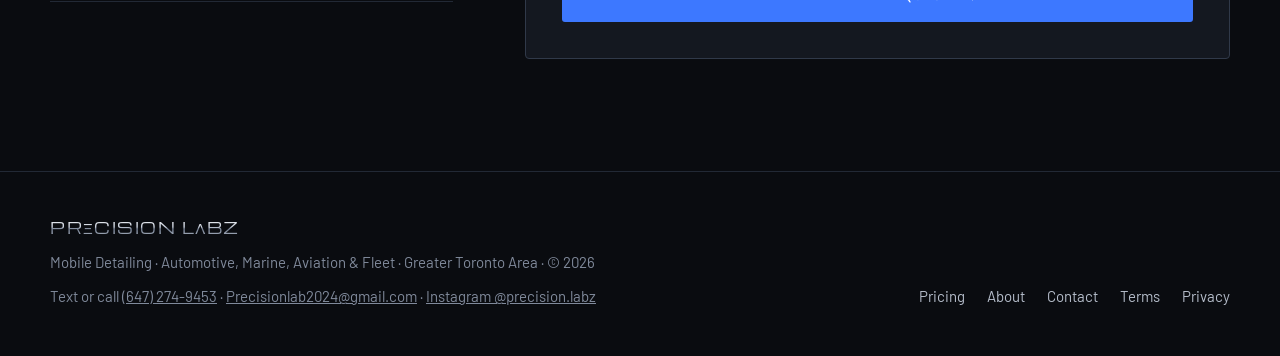
==== commit b229a730: "Bigger header logo with a continuous chrome shine sweeping right to left and back Co-Authored-By: Cl" ====
--- a/index.html
+++ b/index.html
@@ -983,6 +983,17 @@
 .site-header{position:sticky;top:env(safe-area-inset-top, 0px);z-index:50;background:rgba(10,12,16,.86);backdrop-filter:saturate(140%) blur(14px);-webkit-backdrop-filter:saturate(140%) blur(14px);border-bottom:1px solid var(--line)}
 .site-header .wrap{display:flex;align-items:center;justify-content:space-between;gap:20px;height:var(--header-h)}
 .mark{font-family:var(--f-mark);font-size:15px;letter-spacing:.1em;text-decoration:none;white-space:nowrap;background:linear-gradient(180deg,var(--chrome-1) 0%,var(--chrome-2) 46%,var(--chrome-3) 54%,var(--chrome-2) 100%);-webkit-background-clip:text;background-clip:text;color:transparent}
+/* Header logo: bigger, with a chrome shine that sweeps right to left and back, nonstop */
+.site-header .mark{font-size:clamp(18px,5.2vw,26px);letter-spacing:.08em;line-height:1;padding-block:6px;
+  background-image:
+    linear-gradient(105deg,rgba(255,255,255,0) 0%,rgba(255,255,255,0) 34%,rgba(150,185,255,.55) 42%,#fff 47%,#fff 53%,rgba(150,185,255,.55) 58%,rgba(255,255,255,0) 66%,rgba(255,255,255,0) 100%),
+    linear-gradient(180deg,#d9dee7 0%,#a9b2c1 46%,#5f6a7c 54%,#a9b2c1 100%);
+  background-size:260% 100%,100% 100%;background-repeat:no-repeat;background-position:115% 0,0 0;
+  -webkit-background-clip:text;background-clip:text;color:transparent;
+  animation:markShine 3.2s ease-in-out infinite alternate}
+@keyframes markShine{from{background-position:115% 0,0 0}to{background-position:-15% 0,0 0}}
+@media (min-width:900px){:root{--header-h:76px}}
+@media (prefers-reduced-motion:reduce){.site-header .mark{animation-duration:9s}}
 .nav{display:none;gap:30px;align-items:center}
 .nav a{font-size:15px;font-weight:500;color:var(--fg-2);text-decoration:none}
 .nav a:hover{color:var(--fg)}
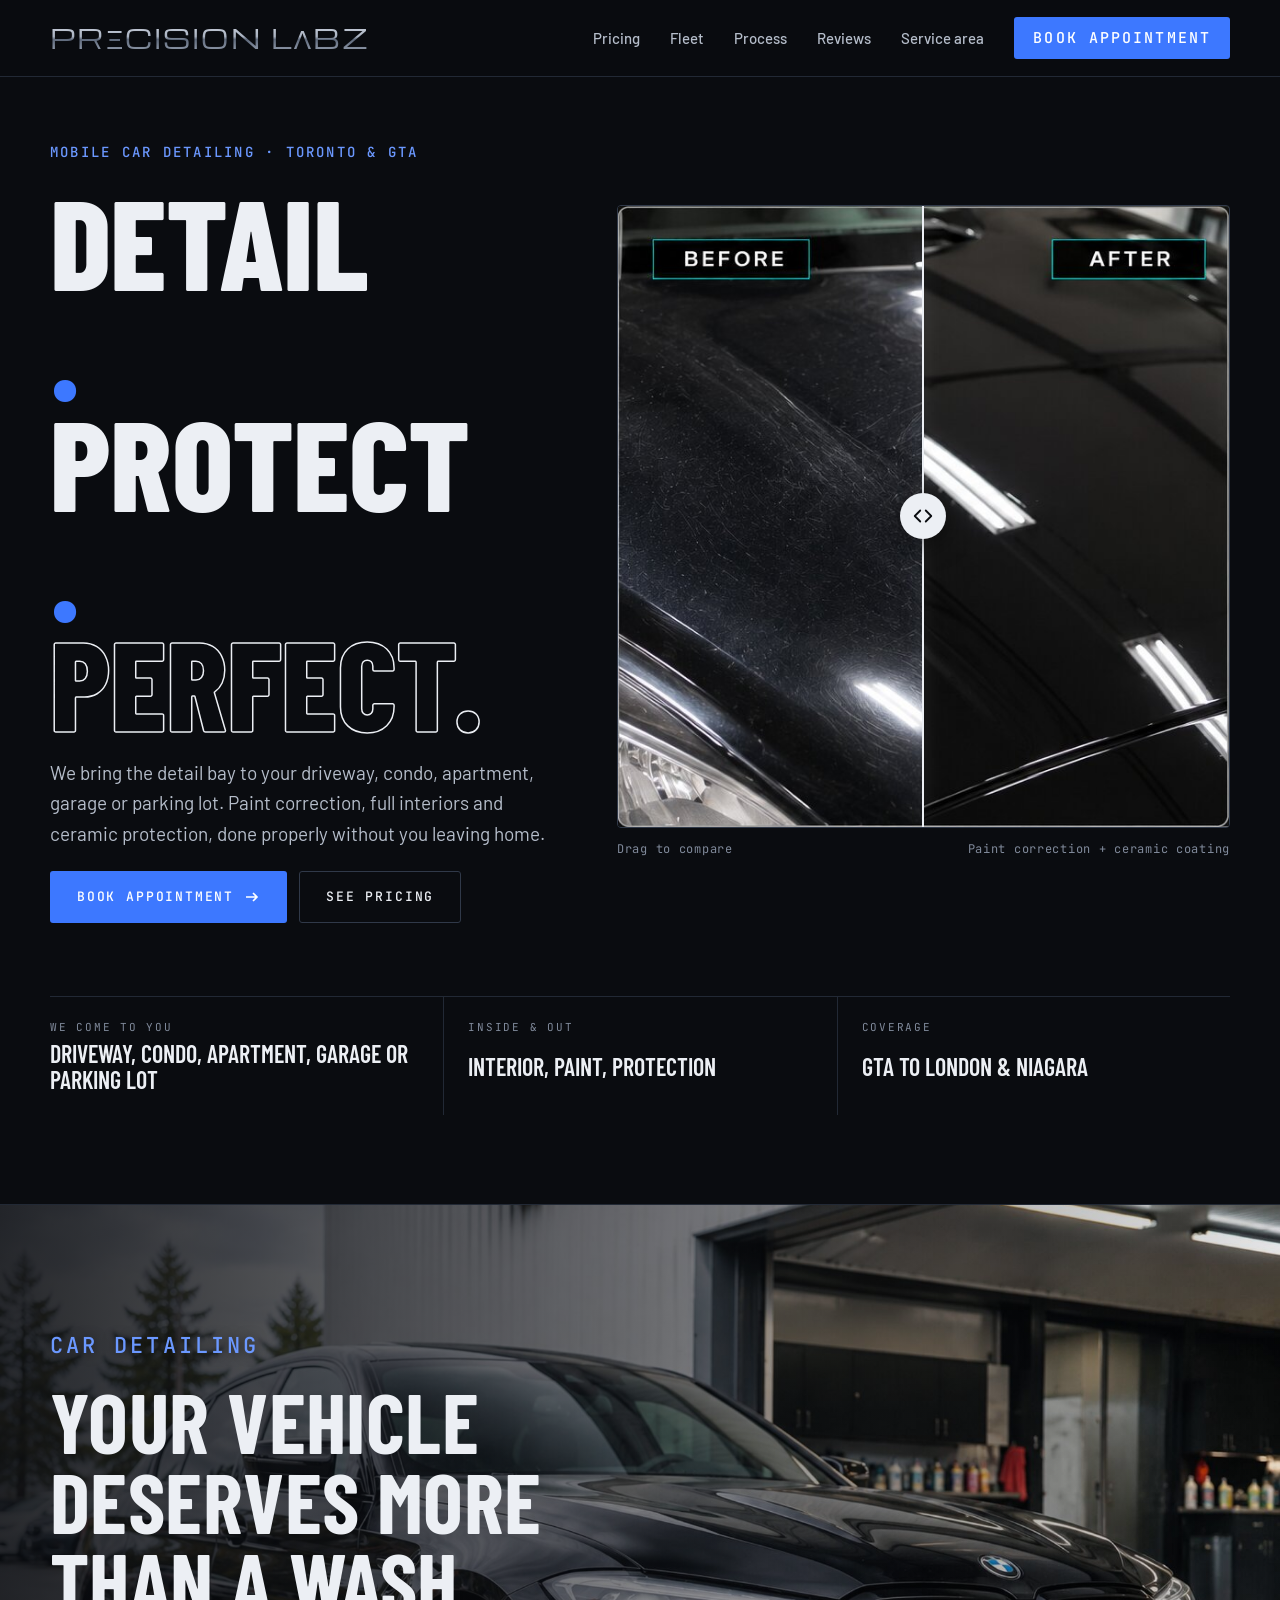
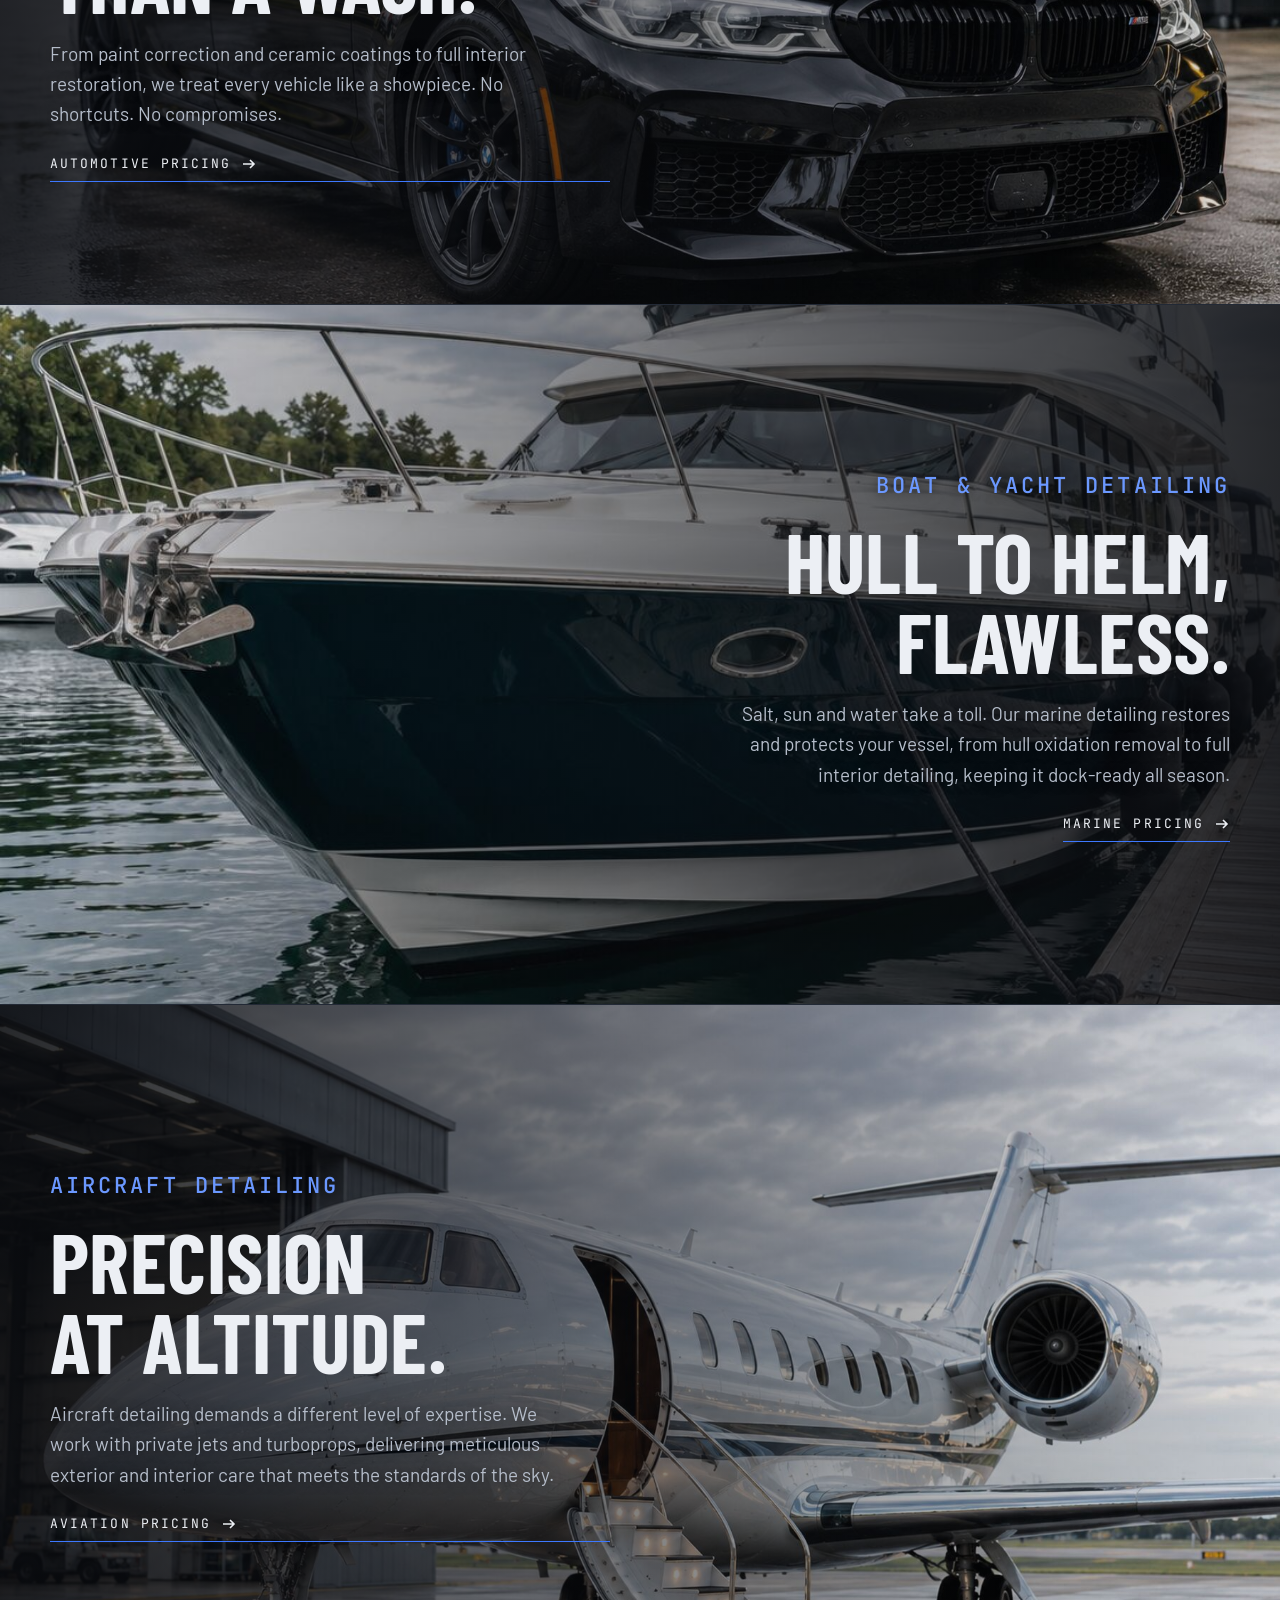
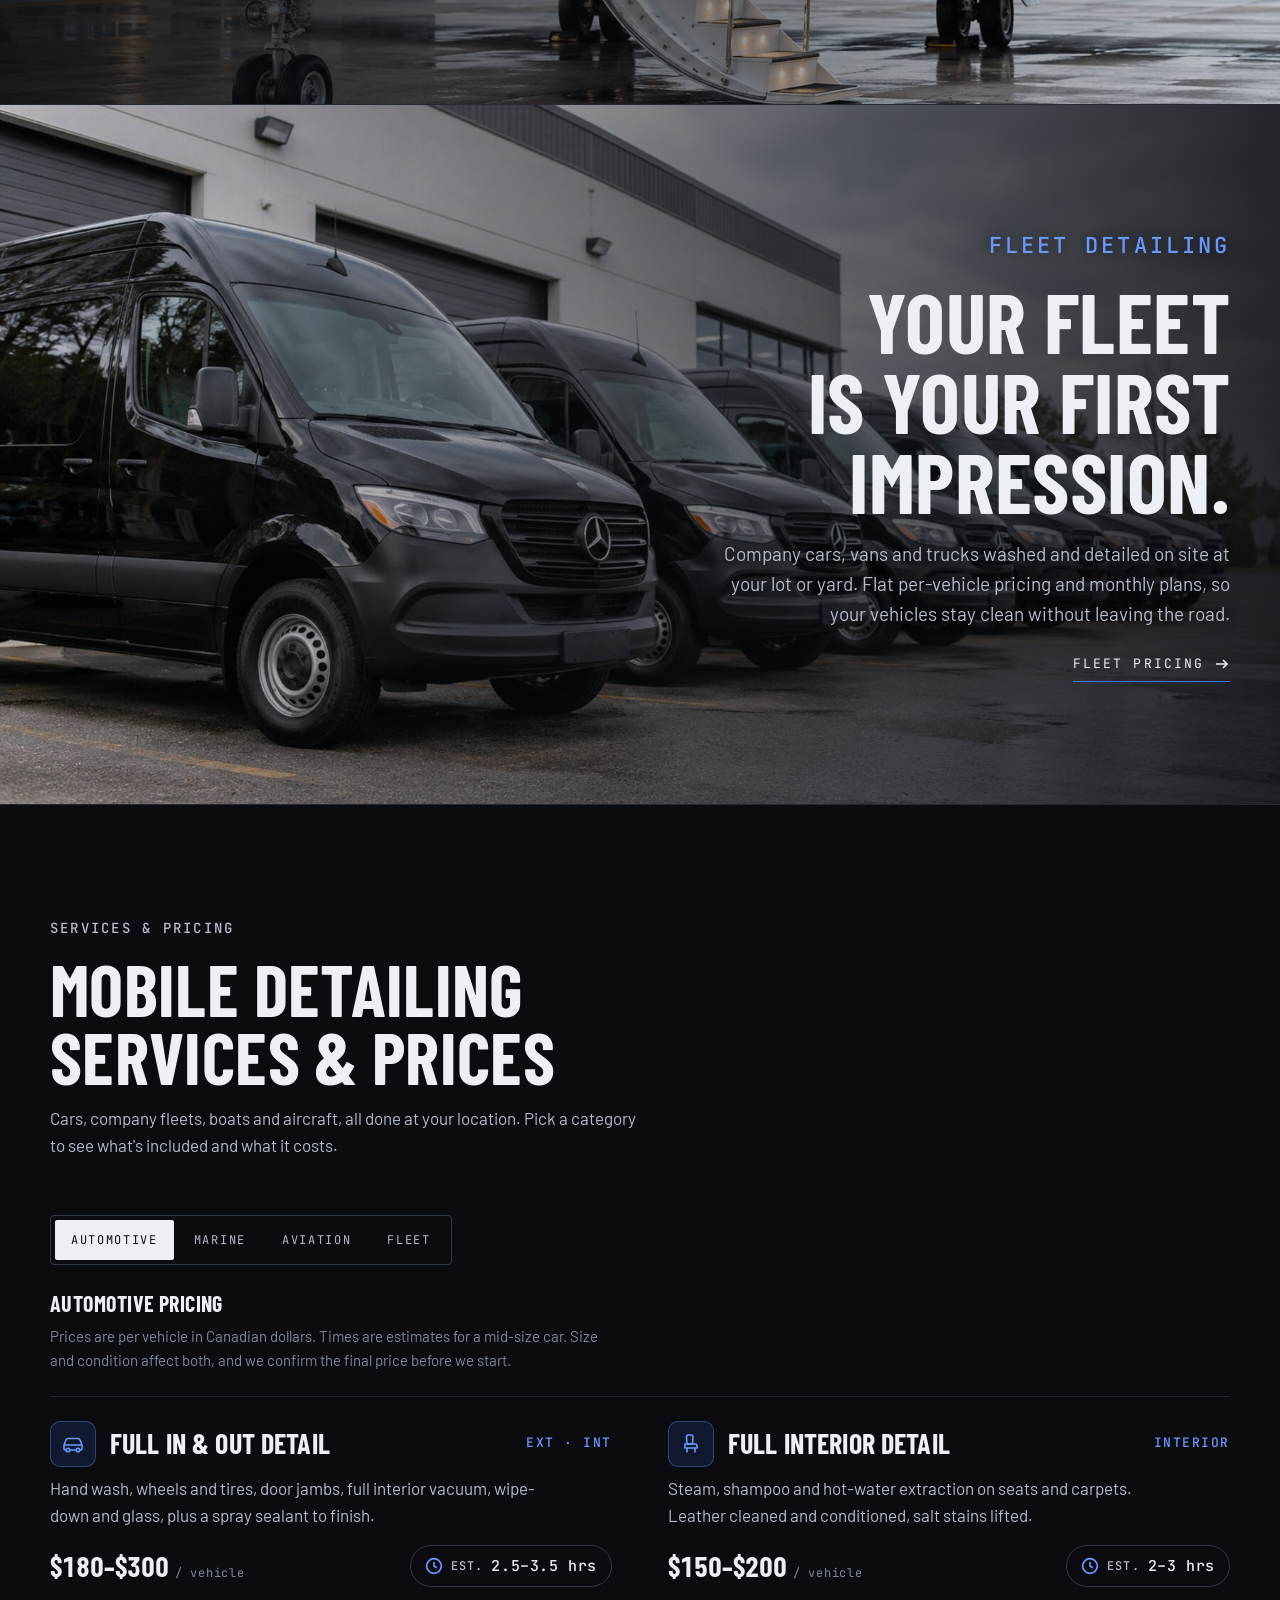
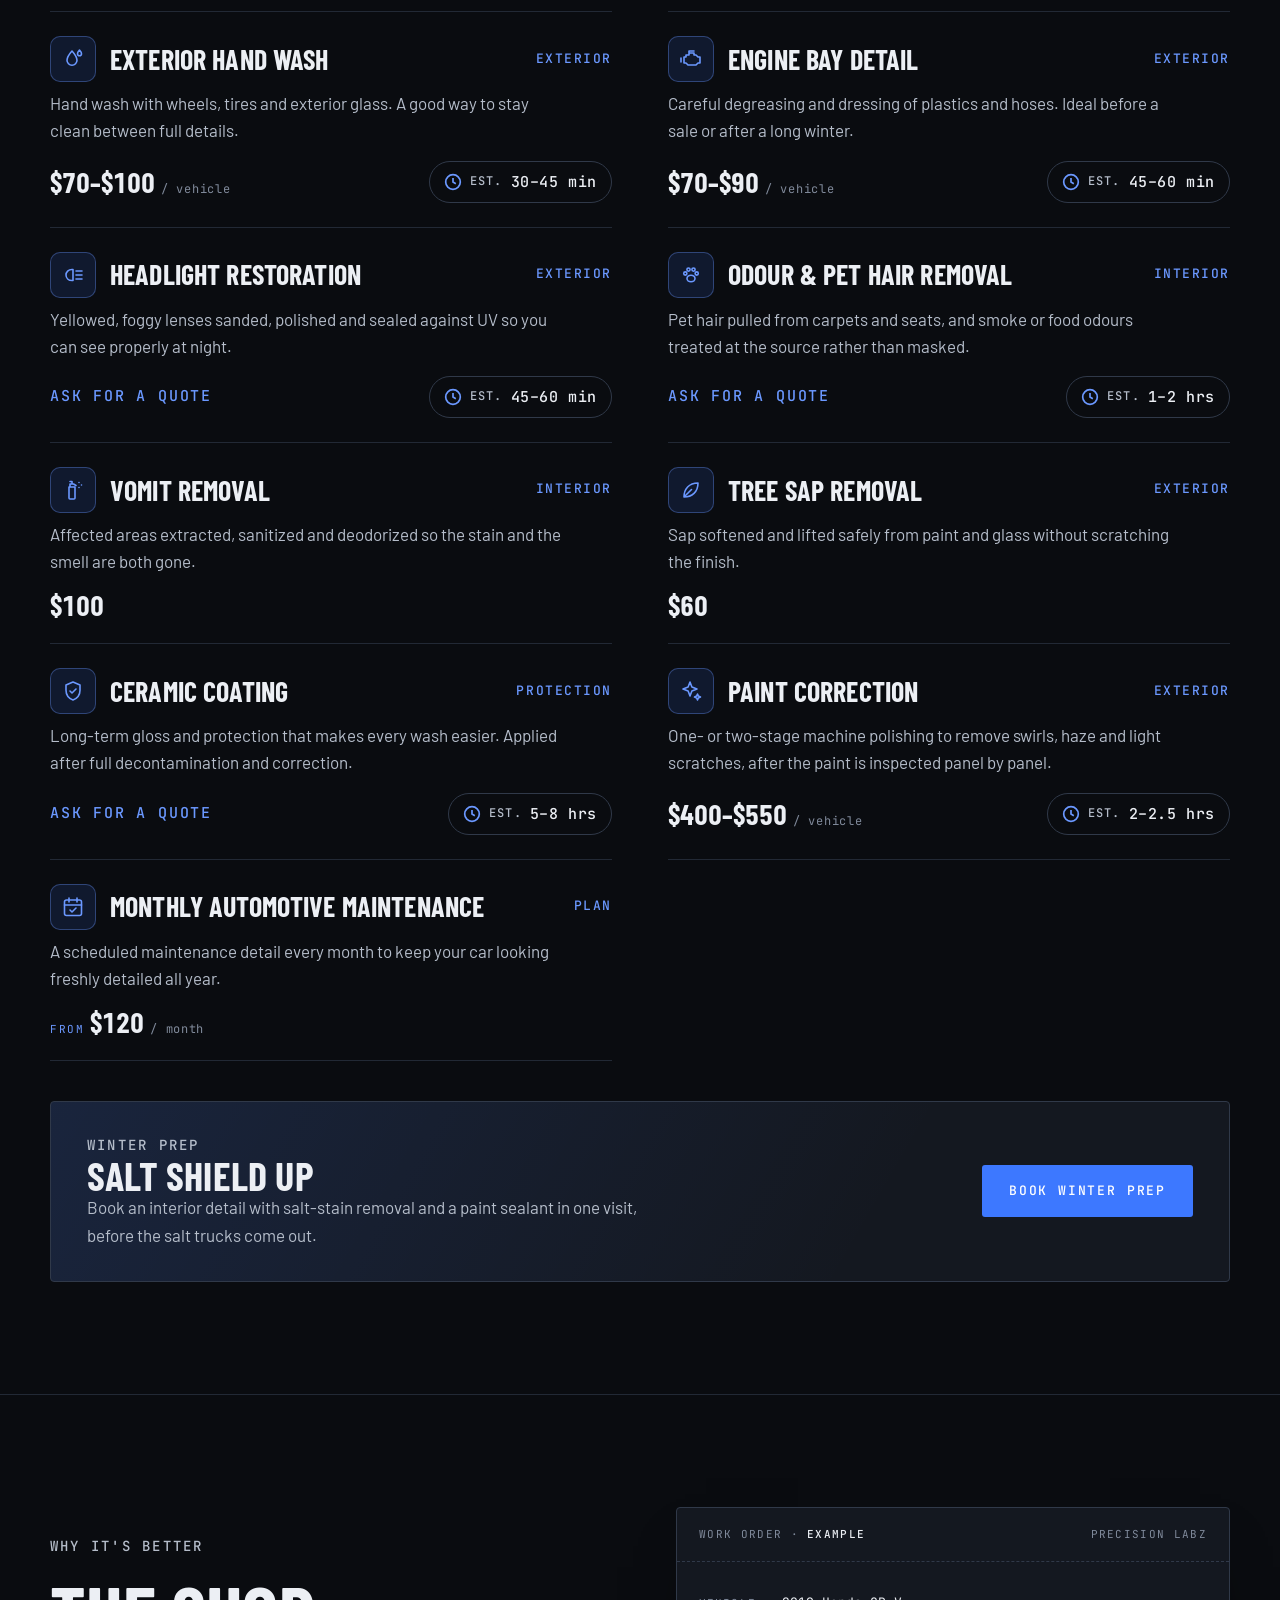
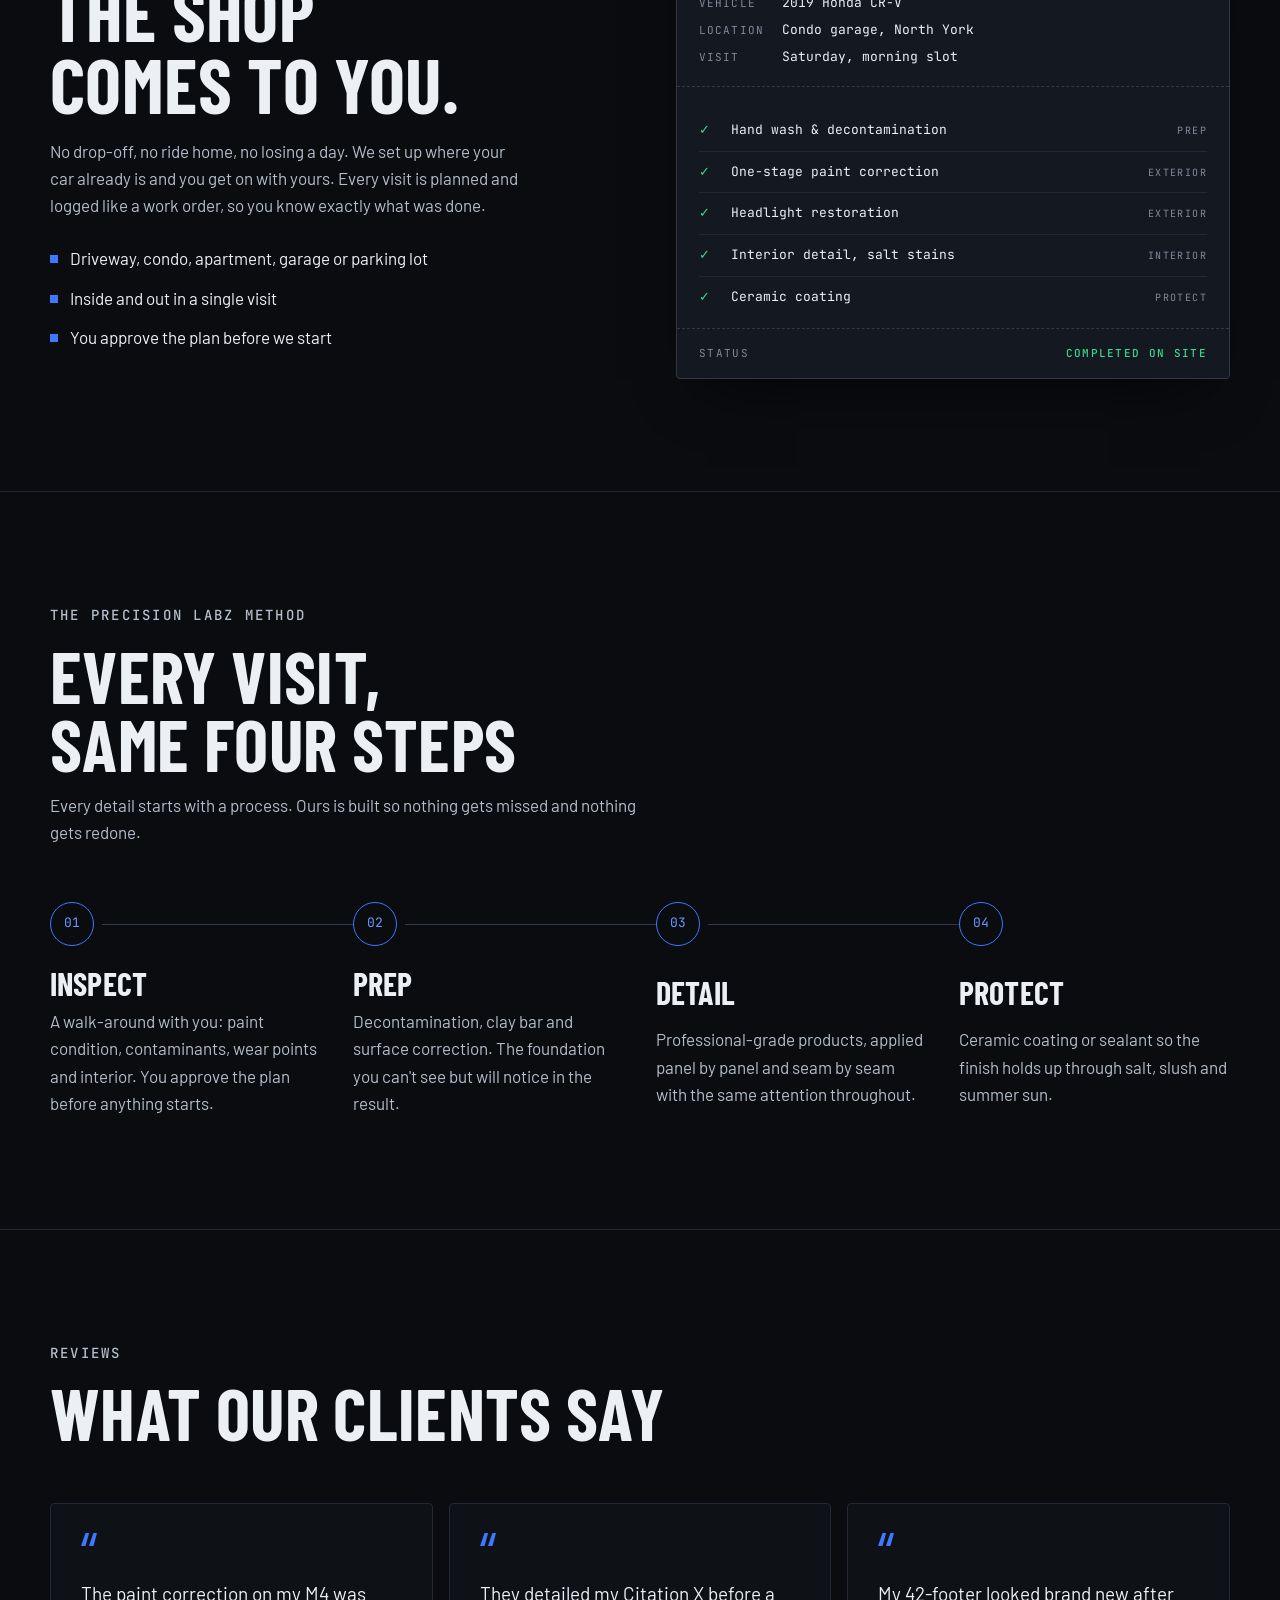
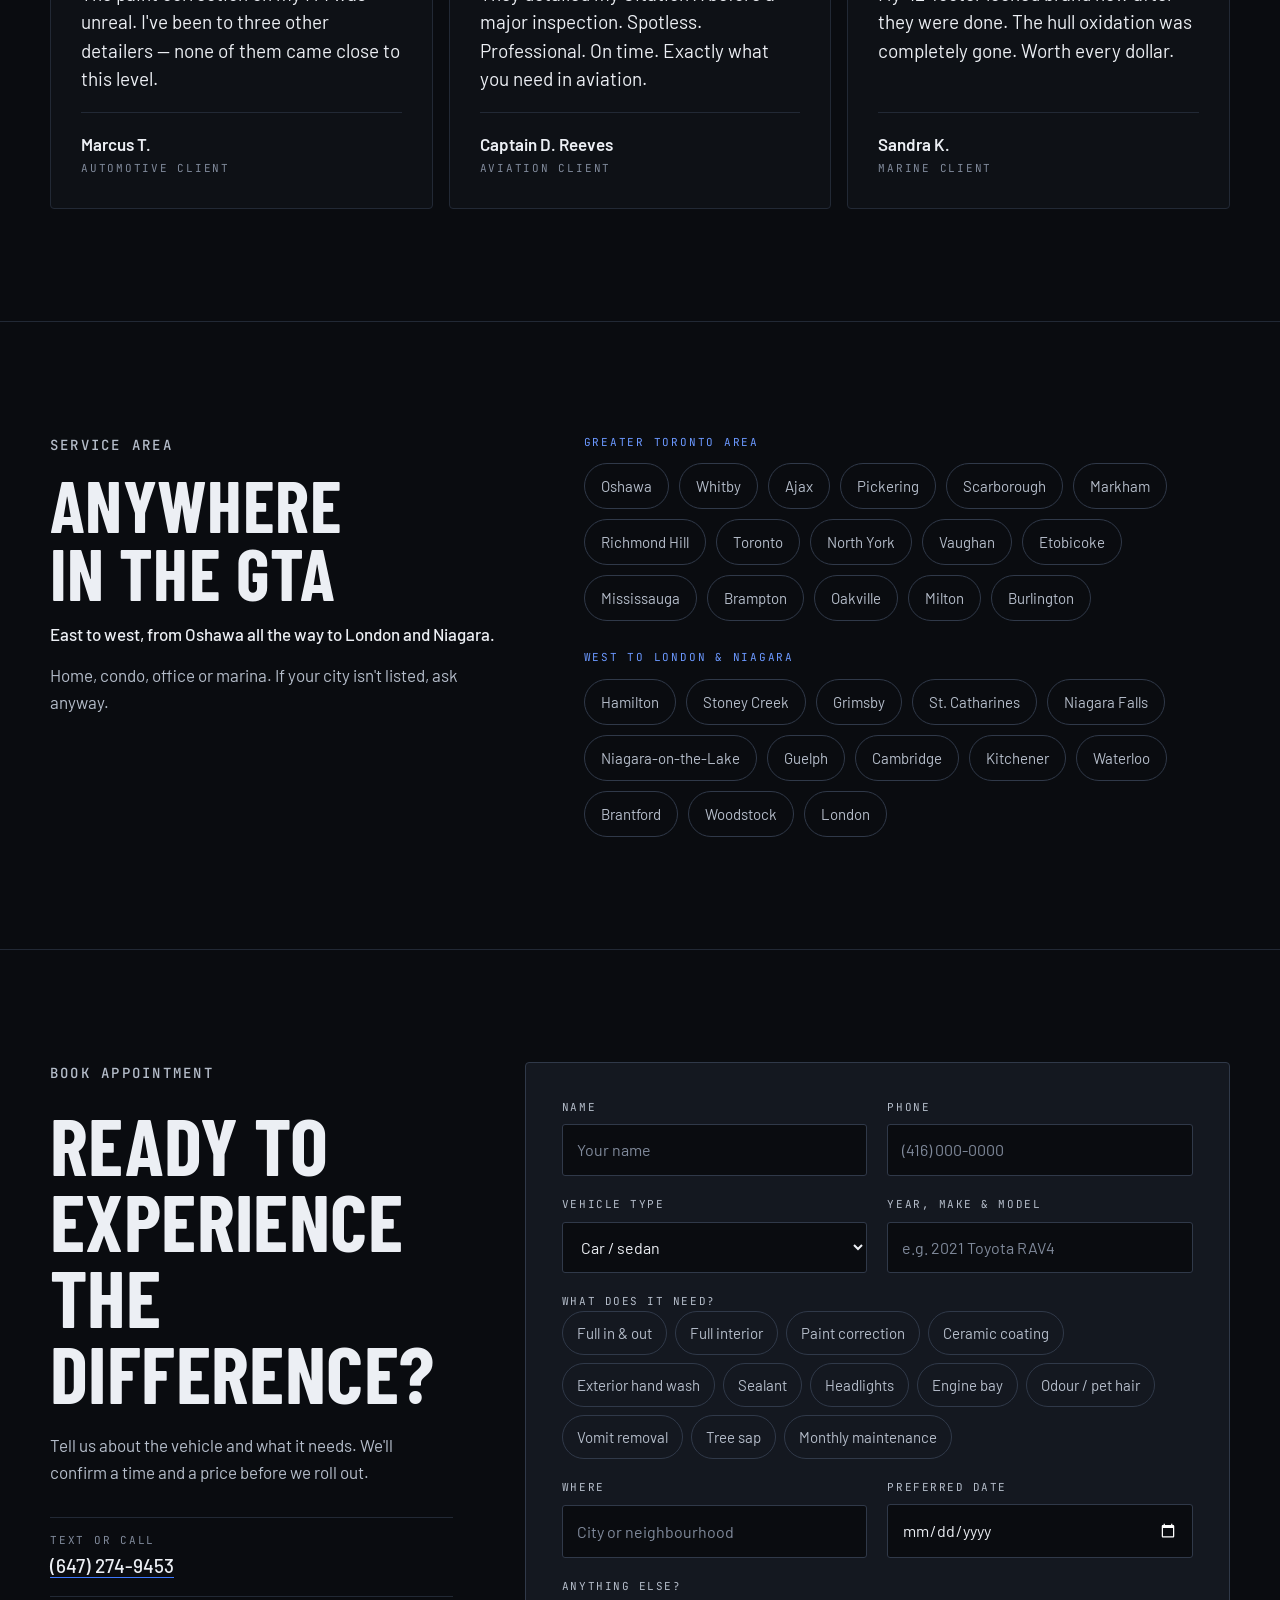
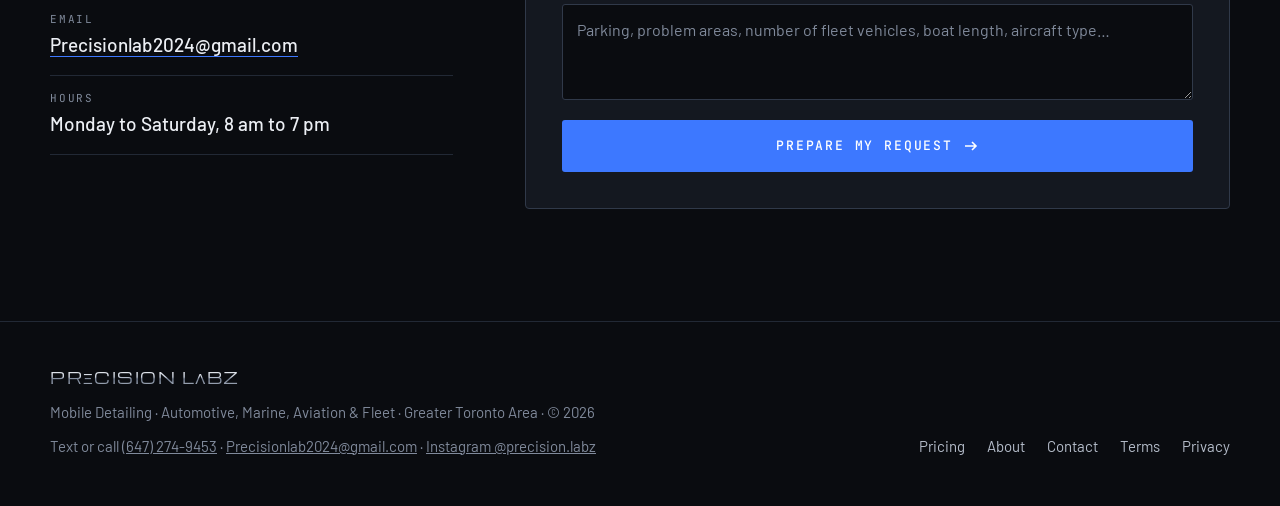
==== commit 3bbf2b62: "Service icons, bigger section labels and service tags, bigger estimated-time badges Co-Authored-By: " ====
--- a/index.html
+++ b/index.html
@@ -965,7 +965,7 @@
 .wrap{max-width:calc(var(--wrap) + 40px);margin:0 auto;padding-left:var(--gut-l);padding-right:var(--gut-r)}
 .band{border-top:1px solid var(--line)}
 .band > .wrap{padding-block:clamp(64px, 9vw, 112px)}
-.eyebrow{font-family:var(--f-mono);font-size:12px;letter-spacing:.18em;text-transform:uppercase;color:var(--accent-hi)}
+.eyebrow{font-family:var(--f-mono);font-size:14px;letter-spacing:.16em;font-weight:500;text-transform:uppercase;color:var(--accent-hi)}
 .sec-head{display:grid;gap:14px;max-width:720px;margin-bottom:clamp(36px,5vw,56px)}
 .sec-head h2{font-size:clamp(40px, 6.4vw, 72px)}
 .sec-head p{color:var(--fg-2);max-width:60ch}
@@ -1057,15 +1057,18 @@
 .tab[aria-selected="true"]{background:var(--fg);color:var(--ink)}
 .svc-list{list-style:none;margin:0;padding:0;display:grid;border-top:1px solid var(--line)}
 .svc{display:grid;gap:8px;padding:24px 0;border-bottom:1px solid var(--line);min-width:0}
-.svc-top{display:flex;justify-content:space-between;align-items:baseline;gap:16px}
+.svc-top{display:flex;align-items:center;gap:14px}
+.svc-top h3{flex:1;min-width:0}
+.svc-ico{flex:none;display:grid;place-items:center;width:46px;height:46px;border-radius:10px;background:var(--accent-soft);border:1px solid rgba(107,152,255,.35);color:var(--accent-hi)}
+.svc-ico svg{width:24px;height:24px}
 .svc h3{font-size:28px;font-weight:700}
-.svc .tag{font-family:var(--f-mono);font-size:11px;letter-spacing:.14em;text-transform:uppercase;color:var(--accent-hi);white-space:nowrap}
+.svc .tag{font-family:var(--f-mono);font-size:13px;font-weight:500;letter-spacing:.12em;text-transform:uppercase;color:var(--accent-hi);white-space:nowrap}
 .svc p{color:var(--fg-2);max-width:52ch}
 @media (min-width:820px){.svc-list{grid-template-columns:1fr 1fr;column-gap:56px}}
 .svc-note{margin-top:24px;font-size:15px;color:var(--muted)}
 .tabs{display:flex;width:max-content}
 .tabs-scroll{max-width:100%;overflow-x:auto;margin-bottom:28px}
-@media (max-width:480px){.tabs{gap:2px;padding:3px}.tab{padding:11px 10px;letter-spacing:.06em;font-size:11.5px}}
+@media (max-width:480px){.svc-top{flex-wrap:wrap}.svc-top .tag{width:100%;padding-left:60px;margin-top:-6px}.tabs{gap:2px;padding:3px}.tab{padding:11px 10px;letter-spacing:.06em;font-size:11.5px}}
 .tabpanel{display:grid;gap:10px;outline:none}
 .panel-title{font-family:var(--f-display);font-size:22px;font-weight:700;text-transform:uppercase;letter-spacing:.02em;color:var(--fg)}
 .panel-note{color:var(--muted);font-size:15px;max-width:70ch;margin-bottom:14px!important}
@@ -1075,7 +1078,7 @@
 .svc-price{font-family:var(--f-display);font-size:28px;font-weight:700;line-height:1;color:var(--fg);font-variant-numeric:tabular-nums;white-space:nowrap}
 .svc-price small{font-family:var(--f-mono);font-size:12px;font-weight:400;letter-spacing:.06em;color:var(--muted)}
 .svc-price small.pre{text-transform:uppercase;letter-spacing:.14em;font-size:11px;color:var(--accent-hi)}
-.svc-price.quote{font-family:var(--f-mono);font-size:13px;font-weight:500;letter-spacing:.12em;text-transform:uppercase;color:var(--accent-hi)}
+.svc-price.quote{font-family:var(--f-mono);font-size:15px;font-weight:500;letter-spacing:.12em;text-transform:uppercase;color:var(--accent-hi)}
 .season{margin-top:40px;display:grid;gap:18px;padding:26px;border-radius:4px;background:linear-gradient(120deg,var(--accent-soft),transparent 70%),var(--panel);border:1px solid var(--line-2)}
 .season h3{font-size:clamp(30px,4vw,40px)}
 .season p{color:var(--fg-2);max-width:56ch}
@@ -1219,6 +1222,7 @@
 .feature-copy{display:grid;gap:18px;max-width:560px}
 .feature.right .feature-copy{margin-left:auto;text-align:right;justify-items:end}
 .feature h2{font-size:clamp(46px,7.4vw,84px)}
+.feature .eyebrow{font-size:clamp(17px,2.2vw,22px);letter-spacing:.14em;font-weight:500;text-shadow:0 1px 12px rgba(0,0,0,.6)}
 .feature-copy > p:not(.eyebrow){color:var(--fg-2);font-size:clamp(17px,2vw,19px);max-width:46ch;text-shadow:0 1px 12px rgba(0,0,0,.5)}
 .feature-link{display:inline-flex;align-items:center;gap:10px;margin-top:6px;font-family:var(--f-mono);font-size:13px;letter-spacing:.16em;text-transform:uppercase;text-decoration:none;color:var(--fg);padding-bottom:6px;border-bottom:1px solid var(--accent)}
 .feature-link svg{width:16px;height:16px;transition:transform .2s}
@@ -1230,9 +1234,9 @@
 
 /* Service duration */
 .svc{grid-template-rows:auto 1fr auto}
-.svc-time{display:inline-flex;align-items:center;gap:7px;padding:6px 10px;border:1px solid var(--line-2);border-radius:999px;font-family:var(--f-mono);font-size:12px;letter-spacing:.04em;color:var(--fg);font-variant-numeric:tabular-nums;white-space:nowrap}
-.svc-time svg{width:14px;height:14px;color:var(--accent-hi)}
-.svc-time span{color:var(--muted);text-transform:uppercase;letter-spacing:.12em;font-size:10px}
+.svc-time{display:inline-flex;align-items:center;gap:8px;padding:8px 14px;border:1px solid var(--line-2);border-radius:999px;font-family:var(--f-mono);font-size:15px;font-weight:500;letter-spacing:.04em;color:var(--fg);font-variant-numeric:tabular-nums;white-space:nowrap}
+.svc-time svg{width:18px;height:18px;color:var(--accent-hi)}
+.svc-time span{color:var(--fg-2);text-transform:uppercase;letter-spacing:.1em;font-size:12px}
 .photo-credit{font-size:13px!important}
 .photo-credit a{color:var(--muted)}
 </style>
@@ -1366,17 +1370,17 @@
         <h3 class="panel-title">Automotive pricing</h3>
         <p class="panel-note">Prices are per vehicle in Canadian dollars. Times are estimates for a mid-size car. Size and condition affect both, and we confirm the final price before we start.</p>
         <ul class="svc-list">
-          <li class="svc"><div class="svc-top"><h3>Full in &amp; out detail</h3><span class="tag">Ext · Int</span></div><p>Hand wash, wheels and tires, door jambs, full interior vacuum, wipe-down and glass, plus a spray sealant to finish.</p><div class="svc-foot"><span class="svc-price">$180–$300 <small>/ vehicle</small></span><span class="svc-time" aria-label="Estimated time 2.5–3.5 hrs"><svg viewBox="0 0 16 16" fill="none" stroke="currentColor" stroke-width="1.5" aria-hidden="true"><circle cx="8" cy="8" r="6.5"/><path d="M8 4.5V8l2.5 1.5"/></svg><span>Est.</span> 2.5–3.5 hrs</span></div></li>
-          <li class="svc"><div class="svc-top"><h3>Full interior detail</h3><span class="tag">Interior</span></div><p>Steam, shampoo and hot-water extraction on seats and carpets. Leather cleaned and conditioned, salt stains lifted.</p><div class="svc-foot"><span class="svc-price">$150–$200 <small>/ vehicle</small></span><span class="svc-time" aria-label="Estimated time 2–3 hrs"><svg viewBox="0 0 16 16" fill="none" stroke="currentColor" stroke-width="1.5" aria-hidden="true"><circle cx="8" cy="8" r="6.5"/><path d="M8 4.5V8l2.5 1.5"/></svg><span>Est.</span> 2–3 hrs</span></div></li>
-          <li class="svc"><div class="svc-top"><h3>Exterior hand wash</h3><span class="tag">Exterior</span></div><p>Hand wash with wheels, tires and exterior glass. A good way to stay clean between full details.</p><div class="svc-foot"><span class="svc-price">$70–$100 <small>/ vehicle</small></span><span class="svc-time" aria-label="Estimated time 30–45 min"><svg viewBox="0 0 16 16" fill="none" stroke="currentColor" stroke-width="1.5" aria-hidden="true"><circle cx="8" cy="8" r="6.5"/><path d="M8 4.5V8l2.5 1.5"/></svg><span>Est.</span> 30–45 min</span></div></li>
-          <li class="svc"><div class="svc-top"><h3>Engine bay detail</h3><span class="tag">Exterior</span></div><p>Careful degreasing and dressing of plastics and hoses. Ideal before a sale or after a long winter.</p><div class="svc-foot"><span class="svc-price">$70–$90 <small>/ vehicle</small></span><span class="svc-time" aria-label="Estimated time 45–60 min"><svg viewBox="0 0 16 16" fill="none" stroke="currentColor" stroke-width="1.5" aria-hidden="true"><circle cx="8" cy="8" r="6.5"/><path d="M8 4.5V8l2.5 1.5"/></svg><span>Est.</span> 45–60 min</span></div></li>
-          <li class="svc"><div class="svc-top"><h3>Headlight restoration</h3><span class="tag">Exterior</span></div><p>Yellowed, foggy lenses sanded, polished and sealed against UV so you can see properly at night.</p><div class="svc-foot"><span class="svc-price quote">Ask for a quote</span><span class="svc-time" aria-label="Estimated time 45–60 min"><svg viewBox="0 0 16 16" fill="none" stroke="currentColor" stroke-width="1.5" aria-hidden="true"><circle cx="8" cy="8" r="6.5"/><path d="M8 4.5V8l2.5 1.5"/></svg><span>Est.</span> 45–60 min</span></div></li>
-          <li class="svc"><div class="svc-top"><h3>Odour &amp; pet hair removal</h3><span class="tag">Interior</span></div><p>Pet hair pulled from carpets and seats, and smoke or food odours treated at the source rather than masked.</p><div class="svc-foot"><span class="svc-price quote">Ask for a quote</span><span class="svc-time" aria-label="Estimated time 1–2 hrs"><svg viewBox="0 0 16 16" fill="none" stroke="currentColor" stroke-width="1.5" aria-hidden="true"><circle cx="8" cy="8" r="6.5"/><path d="M8 4.5V8l2.5 1.5"/></svg><span>Est.</span> 1–2 hrs</span></div></li>
-          <li class="svc"><div class="svc-top"><h3>Vomit removal</h3><span class="tag">Interior</span></div><p>Affected areas extracted, sanitized and deodorized so the stain and the smell are both gone.</p><div class="svc-foot"><span class="svc-price">$100</span></div></li>
-          <li class="svc"><div class="svc-top"><h3>Tree sap removal</h3><span class="tag">Exterior</span></div><p>Sap softened and lifted safely from paint and glass without scratching the finish.</p><div class="svc-foot"><span class="svc-price">$60</span></div></li>
-          <li class="svc"><div class="svc-top"><h3>Ceramic coating</h3><span class="tag">Protection</span></div><p>Long-term gloss and protection that makes every wash easier. Applied after full decontamination and correction.</p><div class="svc-foot"><span class="svc-price quote">Ask for a quote</span><span class="svc-time" aria-label="Estimated time 5–8 hrs"><svg viewBox="0 0 16 16" fill="none" stroke="currentColor" stroke-width="1.5" aria-hidden="true"><circle cx="8" cy="8" r="6.5"/><path d="M8 4.5V8l2.5 1.5"/></svg><span>Est.</span> 5–8 hrs</span></div></li>
-          <li class="svc"><div class="svc-top"><h3>Paint correction</h3><span class="tag">Exterior</span></div><p>One- or two-stage machine polishing to remove swirls, haze and light scratches, after the paint is inspected panel by panel.</p><div class="svc-foot"><span class="svc-price">$400–$550 <small>/ vehicle</small></span><span class="svc-time" aria-label="Estimated time 2–2.5 hrs"><svg viewBox="0 0 16 16" fill="none" stroke="currentColor" stroke-width="1.5" aria-hidden="true"><circle cx="8" cy="8" r="6.5"/><path d="M8 4.5V8l2.5 1.5"/></svg><span>Est.</span> 2–2.5 hrs</span></div></li>
-          <li class="svc"><div class="svc-top"><h3>Monthly automotive maintenance</h3><span class="tag">Plan</span></div><p>A scheduled maintenance detail every month to keep your car looking freshly detailed all year.</p><div class="svc-foot"><span class="svc-price"><small class="pre">From</small> $120 <small>/ month</small></span></div></li>
+          <li class="svc"><div class="svc-top"><span class="svc-ico"><svg viewBox="0 0 24 24" fill="none" stroke="currentColor" stroke-width="1.6" stroke-linecap="round" stroke-linejoin="round" aria-hidden="true"><path d="M3 13l2.1-5.2A2 2 0 0 1 7 6.5h10a2 2 0 0 1 1.9 1.3L21 13v4a1 1 0 0 1-1 1h-1.2M3 13v4a1 1 0 0 0 1 1h1.2M3 13h18M8.8 18h6.4"/><circle cx="7" cy="18" r="1.8"/><circle cx="17" cy="18" r="1.8"/></svg></span><h3>Full in &amp; out detail</h3><span class="tag">Ext · Int</span></div><p>Hand wash, wheels and tires, door jambs, full interior vacuum, wipe-down and glass, plus a spray sealant to finish.</p><div class="svc-foot"><span class="svc-price">$180–$300 <small>/ vehicle</small></span><span class="svc-time" aria-label="Estimated time 2.5–3.5 hrs"><svg viewBox="0 0 16 16" fill="none" stroke="currentColor" stroke-width="1.5" aria-hidden="true"><circle cx="8" cy="8" r="6.5"/><path d="M8 4.5V8l2.5 1.5"/></svg><span>Est.</span> 2.5–3.5 hrs</span></div></li>
+          <li class="svc"><div class="svc-top"><span class="svc-ico"><svg viewBox="0 0 24 24" fill="none" stroke="currentColor" stroke-width="1.6" stroke-linecap="round" stroke-linejoin="round" aria-hidden="true"><path d="M9 3h3.4a1.6 1.6 0 0 1 1.6 1.8L13.4 12H8.1L7.5 4.8A1.6 1.6 0 0 1 9 3z"/><path d="M6 12h10a2 2 0 0 1 2 2v2H6zM8 16v4M16 16v4"/></svg></span><h3>Full interior detail</h3><span class="tag">Interior</span></div><p>Steam, shampoo and hot-water extraction on seats and carpets. Leather cleaned and conditioned, salt stains lifted.</p><div class="svc-foot"><span class="svc-price">$150–$200 <small>/ vehicle</small></span><span class="svc-time" aria-label="Estimated time 2–3 hrs"><svg viewBox="0 0 16 16" fill="none" stroke="currentColor" stroke-width="1.5" aria-hidden="true"><circle cx="8" cy="8" r="6.5"/><path d="M8 4.5V8l2.5 1.5"/></svg><span>Est.</span> 2–3 hrs</span></div></li>
+          <li class="svc"><div class="svc-top"><span class="svc-ico"><svg viewBox="0 0 24 24" fill="none" stroke="currentColor" stroke-width="1.6" stroke-linecap="round" stroke-linejoin="round" aria-hidden="true"><path d="M11 4s-5 5.6-5 9.2a5 5 0 0 0 10 0C16 9.6 11 4 11 4z"/><path d="M18.5 3s-2 2.2-2 3.7a2 2 0 0 0 4 0C20.5 5.2 18.5 3 18.5 3z"/></svg></span><h3>Exterior hand wash</h3><span class="tag">Exterior</span></div><p>Hand wash with wheels, tires and exterior glass. A good way to stay clean between full details.</p><div class="svc-foot"><span class="svc-price">$70–$100 <small>/ vehicle</small></span><span class="svc-time" aria-label="Estimated time 30–45 min"><svg viewBox="0 0 16 16" fill="none" stroke="currentColor" stroke-width="1.5" aria-hidden="true"><circle cx="8" cy="8" r="6.5"/><path d="M8 4.5V8l2.5 1.5"/></svg><span>Est.</span> 30–45 min</span></div></li>
+          <li class="svc"><div class="svc-top"><span class="svc-ico"><svg viewBox="0 0 24 24" fill="none" stroke="currentColor" stroke-width="1.6" stroke-linecap="round" stroke-linejoin="round" aria-hidden="true"><path d="M5 10h2V8h3V6h5v2h2l2 2h2v6h-2l-2 2H9l-2-2H5zM2 11v4M10 6V4h5"/></svg></span><h3>Engine bay detail</h3><span class="tag">Exterior</span></div><p>Careful degreasing and dressing of plastics and hoses. Ideal before a sale or after a long winter.</p><div class="svc-foot"><span class="svc-price">$70–$90 <small>/ vehicle</small></span><span class="svc-time" aria-label="Estimated time 45–60 min"><svg viewBox="0 0 16 16" fill="none" stroke="currentColor" stroke-width="1.5" aria-hidden="true"><circle cx="8" cy="8" r="6.5"/><path d="M8 4.5V8l2.5 1.5"/></svg><span>Est.</span> 45–60 min</span></div></li>
+          <li class="svc"><div class="svc-top"><span class="svc-ico"><svg viewBox="0 0 24 24" fill="none" stroke="currentColor" stroke-width="1.6" stroke-linecap="round" stroke-linejoin="round" aria-hidden="true"><path d="M11 6.5C7.4 6.5 5 9 5 12s2.4 5.5 6 5.5h1v-11z"/><path d="M15 8h6M15 12h6M15 16h6"/></svg></span><h3>Headlight restoration</h3><span class="tag">Exterior</span></div><p>Yellowed, foggy lenses sanded, polished and sealed against UV so you can see properly at night.</p><div class="svc-foot"><span class="svc-price quote">Ask for a quote</span><span class="svc-time" aria-label="Estimated time 45–60 min"><svg viewBox="0 0 16 16" fill="none" stroke="currentColor" stroke-width="1.5" aria-hidden="true"><circle cx="8" cy="8" r="6.5"/><path d="M8 4.5V8l2.5 1.5"/></svg><span>Est.</span> 45–60 min</span></div></li>
+          <li class="svc"><div class="svc-top"><span class="svc-ico"><svg viewBox="0 0 24 24" fill="none" stroke="currentColor" stroke-width="1.6" stroke-linecap="round" stroke-linejoin="round" aria-hidden="true"><ellipse cx="12" cy="15.5" rx="4" ry="3.3"/><circle cx="6.3" cy="10.5" r="1.6"/><circle cx="9.5" cy="6.6" r="1.6"/><circle cx="14.5" cy="6.6" r="1.6"/><circle cx="17.7" cy="10.5" r="1.6"/></svg></span><h3>Odour &amp; pet hair removal</h3><span class="tag">Interior</span></div><p>Pet hair pulled from carpets and seats, and smoke or food odours treated at the source rather than masked.</p><div class="svc-foot"><span class="svc-price quote">Ask for a quote</span><span class="svc-time" aria-label="Estimated time 1–2 hrs"><svg viewBox="0 0 16 16" fill="none" stroke="currentColor" stroke-width="1.5" aria-hidden="true"><circle cx="8" cy="8" r="6.5"/><path d="M8 4.5V8l2.5 1.5"/></svg><span>Est.</span> 1–2 hrs</span></div></li>
+          <li class="svc"><div class="svc-top"><span class="svc-ico"><svg viewBox="0 0 24 24" fill="none" stroke="currentColor" stroke-width="1.6" stroke-linecap="round" stroke-linejoin="round" aria-hidden="true"><path d="M8 9h6v11a1 1 0 0 1-1 1H9a1 1 0 0 1-1-1zM9 9V6h3.5L15 7.5M11 6V3.5H9"/><path d="M18 4.5h.01M20.5 7h.01M18 9.5h.01"/></svg></span><h3>Vomit removal</h3><span class="tag">Interior</span></div><p>Affected areas extracted, sanitized and deodorized so the stain and the smell are both gone.</p><div class="svc-foot"><span class="svc-price">$100</span></div></li>
+          <li class="svc"><div class="svc-top"><span class="svc-ico"><svg viewBox="0 0 24 24" fill="none" stroke="currentColor" stroke-width="1.6" stroke-linecap="round" stroke-linejoin="round" aria-hidden="true"><path d="M5 19C5 11 10 5 19 5c0 9-6 14-14 14zM5 19l7.5-7.5"/></svg></span><h3>Tree sap removal</h3><span class="tag">Exterior</span></div><p>Sap softened and lifted safely from paint and glass without scratching the finish.</p><div class="svc-foot"><span class="svc-price">$60</span></div></li>
+          <li class="svc"><div class="svc-top"><span class="svc-ico"><svg viewBox="0 0 24 24" fill="none" stroke="currentColor" stroke-width="1.6" stroke-linecap="round" stroke-linejoin="round" aria-hidden="true"><path d="M12 3l7 3v5.2c0 4.8-3.3 8.3-7 9.8-3.7-1.5-7-5-7-9.8V6z"/><path d="M9 12l2 2 4-4"/></svg></span><h3>Ceramic coating</h3><span class="tag">Protection</span></div><p>Long-term gloss and protection that makes every wash easier. Applied after full decontamination and correction.</p><div class="svc-foot"><span class="svc-price quote">Ask for a quote</span><span class="svc-time" aria-label="Estimated time 5–8 hrs"><svg viewBox="0 0 16 16" fill="none" stroke="currentColor" stroke-width="1.5" aria-hidden="true"><circle cx="8" cy="8" r="6.5"/><path d="M8 4.5V8l2.5 1.5"/></svg><span>Est.</span> 5–8 hrs</span></div></li>
+          <li class="svc"><div class="svc-top"><span class="svc-ico"><svg viewBox="0 0 24 24" fill="none" stroke="currentColor" stroke-width="1.6" stroke-linecap="round" stroke-linejoin="round" aria-hidden="true"><path d="M11 3l1.9 5L18 10l-5.1 2L11 17l-1.9-5L4 10l5.1-2z"/><path d="M18.5 15l.9 2.1 2.1.9-2.1.9-.9 2.1-.9-2.1-2.1-.9 2.1-.9z"/></svg></span><h3>Paint correction</h3><span class="tag">Exterior</span></div><p>One- or two-stage machine polishing to remove swirls, haze and light scratches, after the paint is inspected panel by panel.</p><div class="svc-foot"><span class="svc-price">$400–$550 <small>/ vehicle</small></span><span class="svc-time" aria-label="Estimated time 2–2.5 hrs"><svg viewBox="0 0 16 16" fill="none" stroke="currentColor" stroke-width="1.5" aria-hidden="true"><circle cx="8" cy="8" r="6.5"/><path d="M8 4.5V8l2.5 1.5"/></svg><span>Est.</span> 2–2.5 hrs</span></div></li>
+          <li class="svc"><div class="svc-top"><span class="svc-ico"><svg viewBox="0 0 24 24" fill="none" stroke="currentColor" stroke-width="1.6" stroke-linecap="round" stroke-linejoin="round" aria-hidden="true"><rect x="3.5" y="5" width="17" height="15.5" rx="2"/><path d="M3.5 10h17M8 3v4M16 3v4M9 15l2 2 4-4"/></svg></span><h3>Monthly automotive maintenance</h3><span class="tag">Plan</span></div><p>A scheduled maintenance detail every month to keep your car looking freshly detailed all year.</p><div class="svc-foot"><span class="svc-price"><small class="pre">From</small> $120 <small>/ month</small></span></div></li>
         </ul>
       </div>
 
@@ -1384,11 +1388,11 @@
         <h3 class="panel-title">Marine pricing</h3>
         <p class="panel-note">Most marine services are priced per foot of boat length. These are starting prices, and the final quote depends on the vessel&#x27;s size and condition.</p>
         <ul class="svc-list">
-          <li class="svc"><div class="svc-top"><h3>Marine exterior wash</h3><span class="tag">Exterior</span></div><p>Hull, deck and topsides washed and rinsed to remove salt, grime and water spots.</p><div class="svc-foot"><span class="svc-price"><small class="pre">From</small> $400</span></div></li>
-          <li class="svc"><div class="svc-top"><h3>Marine interior detail</h3><span class="tag">Interior</span></div><p>Cabin, upholstery, carpets, surfaces and windows cleaned and protected.</p><div class="svc-foot"><span class="svc-price"><small class="pre">From</small> $25 <small>/ ft</small></span></div></li>
-          <li class="svc"><div class="svc-top"><h3>Marine gelcoat correction</h3><span class="tag">Gelcoat</span></div><p>Machine compounding and polishing to remove oxidation and bring the gelcoat&#x27;s gloss back.</p><div class="svc-foot"><span class="svc-price"><small class="pre">From</small> $50 <small>/ ft</small></span></div></li>
-          <li class="svc"><div class="svc-top"><h3>Marine ceramic protection</h3><span class="tag">Protection</span></div><p>Ceramic coating that protects gelcoat from UV, salt and water spots and makes washing easier.</p><div class="svc-foot"><span class="svc-price"><small class="pre">From</small> $75 <small>/ ft</small></span></div></li>
-          <li class="svc"><div class="svc-top"><h3>Monthly marine maintenance</h3><span class="tag">Plan</span></div><p>Recurring washes and upkeep through the season to keep your boat dock-ready.</p><div class="svc-foot"><span class="svc-price"><small class="pre">From</small> $15 <small>/ ft per month</small></span></div></li>
+          <li class="svc"><div class="svc-top"><span class="svc-ico"><svg viewBox="0 0 24 24" fill="none" stroke="currentColor" stroke-width="1.6" stroke-linecap="round" stroke-linejoin="round" aria-hidden="true"><path d="M3 15.5l2 4h14l2-4zM6 15.5V10h8.5l3 5.5M9 10V6.5h3.5l1 3.5"/></svg></span><h3>Marine exterior wash</h3><span class="tag">Exterior</span></div><p>Hull, deck and topsides washed and rinsed to remove salt, grime and water spots.</p><div class="svc-foot"><span class="svc-price"><small class="pre">From</small> $400</span></div></li>
+          <li class="svc"><div class="svc-top"><span class="svc-ico"><svg viewBox="0 0 24 24" fill="none" stroke="currentColor" stroke-width="1.6" stroke-linecap="round" stroke-linejoin="round" aria-hidden="true"><path d="M9 3h3.4a1.6 1.6 0 0 1 1.6 1.8L13.4 12H8.1L7.5 4.8A1.6 1.6 0 0 1 9 3z"/><path d="M6 12h10a2 2 0 0 1 2 2v2H6zM8 16v4M16 16v4"/></svg></span><h3>Marine interior detail</h3><span class="tag">Interior</span></div><p>Cabin, upholstery, carpets, surfaces and windows cleaned and protected.</p><div class="svc-foot"><span class="svc-price"><small class="pre">From</small> $25 <small>/ ft</small></span></div></li>
+          <li class="svc"><div class="svc-top"><span class="svc-ico"><svg viewBox="0 0 24 24" fill="none" stroke="currentColor" stroke-width="1.6" stroke-linecap="round" stroke-linejoin="round" aria-hidden="true"><path d="M11 3l1.9 5L18 10l-5.1 2L11 17l-1.9-5L4 10l5.1-2z"/><path d="M18.5 15l.9 2.1 2.1.9-2.1.9-.9 2.1-.9-2.1-2.1-.9 2.1-.9z"/></svg></span><h3>Marine gelcoat correction</h3><span class="tag">Gelcoat</span></div><p>Machine compounding and polishing to remove oxidation and bring the gelcoat&#x27;s gloss back.</p><div class="svc-foot"><span class="svc-price"><small class="pre">From</small> $50 <small>/ ft</small></span></div></li>
+          <li class="svc"><div class="svc-top"><span class="svc-ico"><svg viewBox="0 0 24 24" fill="none" stroke="currentColor" stroke-width="1.6" stroke-linecap="round" stroke-linejoin="round" aria-hidden="true"><path d="M12 3l7 3v5.2c0 4.8-3.3 8.3-7 9.8-3.7-1.5-7-5-7-9.8V6z"/><path d="M9 12l2 2 4-4"/></svg></span><h3>Marine ceramic protection</h3><span class="tag">Protection</span></div><p>Ceramic coating that protects gelcoat from UV, salt and water spots and makes washing easier.</p><div class="svc-foot"><span class="svc-price"><small class="pre">From</small> $75 <small>/ ft</small></span></div></li>
+          <li class="svc"><div class="svc-top"><span class="svc-ico"><svg viewBox="0 0 24 24" fill="none" stroke="currentColor" stroke-width="1.6" stroke-linecap="round" stroke-linejoin="round" aria-hidden="true"><rect x="3.5" y="5" width="17" height="15.5" rx="2"/><path d="M3.5 10h17M8 3v4M16 3v4M9 15l2 2 4-4"/></svg></span><h3>Monthly marine maintenance</h3><span class="tag">Plan</span></div><p>Recurring washes and upkeep through the season to keep your boat dock-ready.</p><div class="svc-foot"><span class="svc-price"><small class="pre">From</small> $15 <small>/ ft per month</small></span></div></li>
         </ul>
       </div>
 
@@ -1396,10 +1400,10 @@
         <h3 class="panel-title">Aviation pricing</h3>
         <p class="panel-note">Starting prices for private jets and turboprops. The final quote depends on aircraft size and condition.</p>
         <ul class="svc-list">
-          <li class="svc"><div class="svc-top"><h3>Aircraft exterior wash</h3><span class="tag">Exterior</span></div><p>Fuselage, wings, gear areas and windows washed to aviation standards.</p><div class="svc-foot"><span class="svc-price"><small class="pre">From</small> $500</span></div></li>
-          <li class="svc"><div class="svc-top"><h3>Aircraft interior detail</h3><span class="tag">Interior</span></div><p>Seats, carpets, panels, galley and lavatory cleaned, priced per seat.</p><div class="svc-foot"><span class="svc-price"><small class="pre">From</small> $100 <small>/ seat</small></span></div></li>
-          <li class="svc"><div class="svc-top"><h3>Aircraft surface protection</h3><span class="tag">Protection</span></div><p>Long-lasting protective coating for exterior surfaces against UV, grime and weather.</p><div class="svc-foot"><span class="svc-price"><small class="pre">From</small> $1,500</span></div></li>
-          <li class="svc"><div class="svc-top"><h3>Monthly aircraft maintenance</h3><span class="tag">Plan</span></div><p>Scheduled monthly upkeep so the aircraft is always ready to fly.</p><div class="svc-foot"><span class="svc-price"><small class="pre">From</small> $450 <small>/ month</small></span></div></li>
+          <li class="svc"><div class="svc-top"><span class="svc-ico"><svg viewBox="0 0 24 24" fill="none" stroke="currentColor" stroke-width="1.6" stroke-linecap="round" stroke-linejoin="round" aria-hidden="true"><path d="M21 15.5v-2l-8-5V4.2a1.5 1.5 0 0 0-3 0V8.5l-8 5v2l8-2.5V18l-2 1.5V21l3.5-1 3.5 1v-1.5L13 18v-5z"/></svg></span><h3>Aircraft exterior wash</h3><span class="tag">Exterior</span></div><p>Fuselage, wings, gear areas and windows washed to aviation standards.</p><div class="svc-foot"><span class="svc-price"><small class="pre">From</small> $500</span></div></li>
+          <li class="svc"><div class="svc-top"><span class="svc-ico"><svg viewBox="0 0 24 24" fill="none" stroke="currentColor" stroke-width="1.6" stroke-linecap="round" stroke-linejoin="round" aria-hidden="true"><path d="M9 3h3.4a1.6 1.6 0 0 1 1.6 1.8L13.4 12H8.1L7.5 4.8A1.6 1.6 0 0 1 9 3z"/><path d="M6 12h10a2 2 0 0 1 2 2v2H6zM8 16v4M16 16v4"/></svg></span><h3>Aircraft interior detail</h3><span class="tag">Interior</span></div><p>Seats, carpets, panels, galley and lavatory cleaned, priced per seat.</p><div class="svc-foot"><span class="svc-price"><small class="pre">From</small> $100 <small>/ seat</small></span></div></li>
+          <li class="svc"><div class="svc-top"><span class="svc-ico"><svg viewBox="0 0 24 24" fill="none" stroke="currentColor" stroke-width="1.6" stroke-linecap="round" stroke-linejoin="round" aria-hidden="true"><path d="M12 3l7 3v5.2c0 4.8-3.3 8.3-7 9.8-3.7-1.5-7-5-7-9.8V6z"/><path d="M9 12l2 2 4-4"/></svg></span><h3>Aircraft surface protection</h3><span class="tag">Protection</span></div><p>Long-lasting protective coating for exterior surfaces against UV, grime and weather.</p><div class="svc-foot"><span class="svc-price"><small class="pre">From</small> $1,500</span></div></li>
+          <li class="svc"><div class="svc-top"><span class="svc-ico"><svg viewBox="0 0 24 24" fill="none" stroke="currentColor" stroke-width="1.6" stroke-linecap="round" stroke-linejoin="round" aria-hidden="true"><rect x="3.5" y="5" width="17" height="15.5" rx="2"/><path d="M3.5 10h17M8 3v4M16 3v4M9 15l2 2 4-4"/></svg></span><h3>Monthly aircraft maintenance</h3><span class="tag">Plan</span></div><p>Scheduled monthly upkeep so the aircraft is always ready to fly.</p><div class="svc-foot"><span class="svc-price"><small class="pre">From</small> $450 <small>/ month</small></span></div></li>
         </ul>
       </div>
 
@@ -1407,10 +1411,10 @@
         <h3 class="panel-title">Fleet pricing</h3>
         <p class="panel-note">Flat per-vehicle pricing for company cars, vans and trucks. We work on site at your lot or yard, so your vehicles never leave. Text us the number of vehicles and we&#x27;ll set up a schedule.</p>
         <ul class="svc-list">
-          <li class="svc"><div class="svc-top"><h3>Fleet exterior wash</h3><span class="tag">Exterior</span></div><p>Hand wash, wheels, tires and exterior glass for work vehicles, done at your location.</p><div class="svc-foot"><span class="svc-price">$60 <small>/ vehicle</small></span></div></li>
-          <li class="svc"><div class="svc-top"><h3>Fleet interior</h3><span class="tag">Interior</span></div><p>Vacuum, wipe-down of all surfaces and interior glass so every vehicle is ready for the next shift.</p><div class="svc-foot"><span class="svc-price">$100 <small>/ vehicle</small></span></div></li>
-          <li class="svc"><div class="svc-top"><h3>Fleet full in &amp; out</h3><span class="tag">Ext · Int</span></div><p>Exterior wash and full interior clean together, per vehicle.</p><div class="svc-foot"><span class="svc-price">$150 <small>/ vehicle</small></span></div></li>
-          <li class="svc"><div class="svc-top"><h3>Monthly fleet maintenance</h3><span class="tag">Plan</span></div><p>Scheduled monthly visits to keep your whole fleet clean, billed per vehicle per visit.</p><div class="svc-foot"><span class="svc-price">$120 <small>/ vehicle per visit</small></span></div></li>
+          <li class="svc"><div class="svc-top"><span class="svc-ico"><svg viewBox="0 0 24 24" fill="none" stroke="currentColor" stroke-width="1.6" stroke-linecap="round" stroke-linejoin="round" aria-hidden="true"><path d="M11 4s-5 5.6-5 9.2a5 5 0 0 0 10 0C16 9.6 11 4 11 4z"/><path d="M18.5 3s-2 2.2-2 3.7a2 2 0 0 0 4 0C20.5 5.2 18.5 3 18.5 3z"/></svg></span><h3>Fleet exterior wash</h3><span class="tag">Exterior</span></div><p>Hand wash, wheels, tires and exterior glass for work vehicles, done at your location.</p><div class="svc-foot"><span class="svc-price">$60 <small>/ vehicle</small></span></div></li>
+          <li class="svc"><div class="svc-top"><span class="svc-ico"><svg viewBox="0 0 24 24" fill="none" stroke="currentColor" stroke-width="1.6" stroke-linecap="round" stroke-linejoin="round" aria-hidden="true"><path d="M9 3h3.4a1.6 1.6 0 0 1 1.6 1.8L13.4 12H8.1L7.5 4.8A1.6 1.6 0 0 1 9 3z"/><path d="M6 12h10a2 2 0 0 1 2 2v2H6zM8 16v4M16 16v4"/></svg></span><h3>Fleet interior</h3><span class="tag">Interior</span></div><p>Vacuum, wipe-down of all surfaces and interior glass so every vehicle is ready for the next shift.</p><div class="svc-foot"><span class="svc-price">$100 <small>/ vehicle</small></span></div></li>
+          <li class="svc"><div class="svc-top"><span class="svc-ico"><svg viewBox="0 0 24 24" fill="none" stroke="currentColor" stroke-width="1.6" stroke-linecap="round" stroke-linejoin="round" aria-hidden="true"><path d="M2.5 6.5h11v11h-11zM13.5 9.5h4l4 4.2v3.8h-8"/><circle cx="6.5" cy="18" r="1.8"/><circle cx="17.5" cy="18" r="1.8"/></svg></span><h3>Fleet full in &amp; out</h3><span class="tag">Ext · Int</span></div><p>Exterior wash and full interior clean together, per vehicle.</p><div class="svc-foot"><span class="svc-price">$150 <small>/ vehicle</small></span></div></li>
+          <li class="svc"><div class="svc-top"><span class="svc-ico"><svg viewBox="0 0 24 24" fill="none" stroke="currentColor" stroke-width="1.6" stroke-linecap="round" stroke-linejoin="round" aria-hidden="true"><rect x="3.5" y="5" width="17" height="15.5" rx="2"/><path d="M3.5 10h17M8 3v4M16 3v4M9 15l2 2 4-4"/></svg></span><h3>Monthly fleet maintenance</h3><span class="tag">Plan</span></div><p>Scheduled monthly visits to keep your whole fleet clean, billed per vehicle per visit.</p><div class="svc-foot"><span class="svc-price">$120 <small>/ vehicle per visit</small></span></div></li>
         </ul>
       </div>
 
